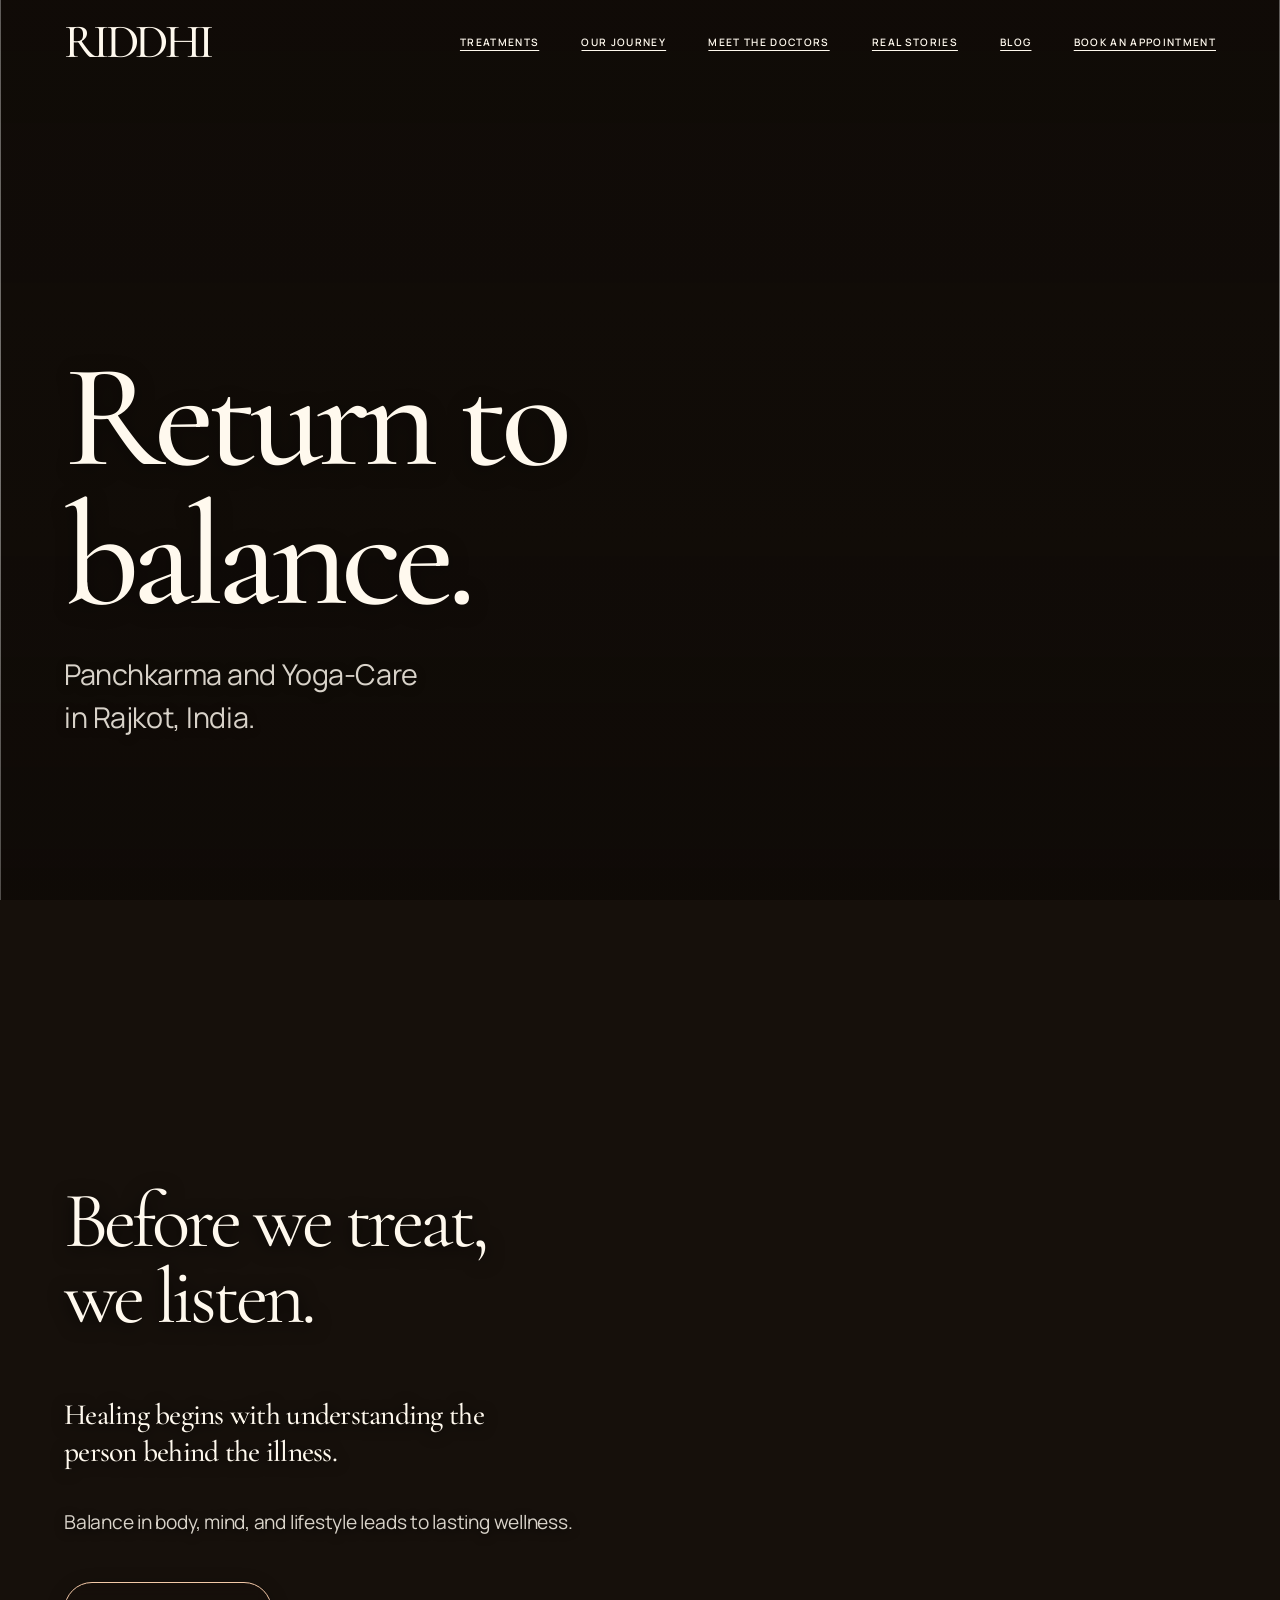
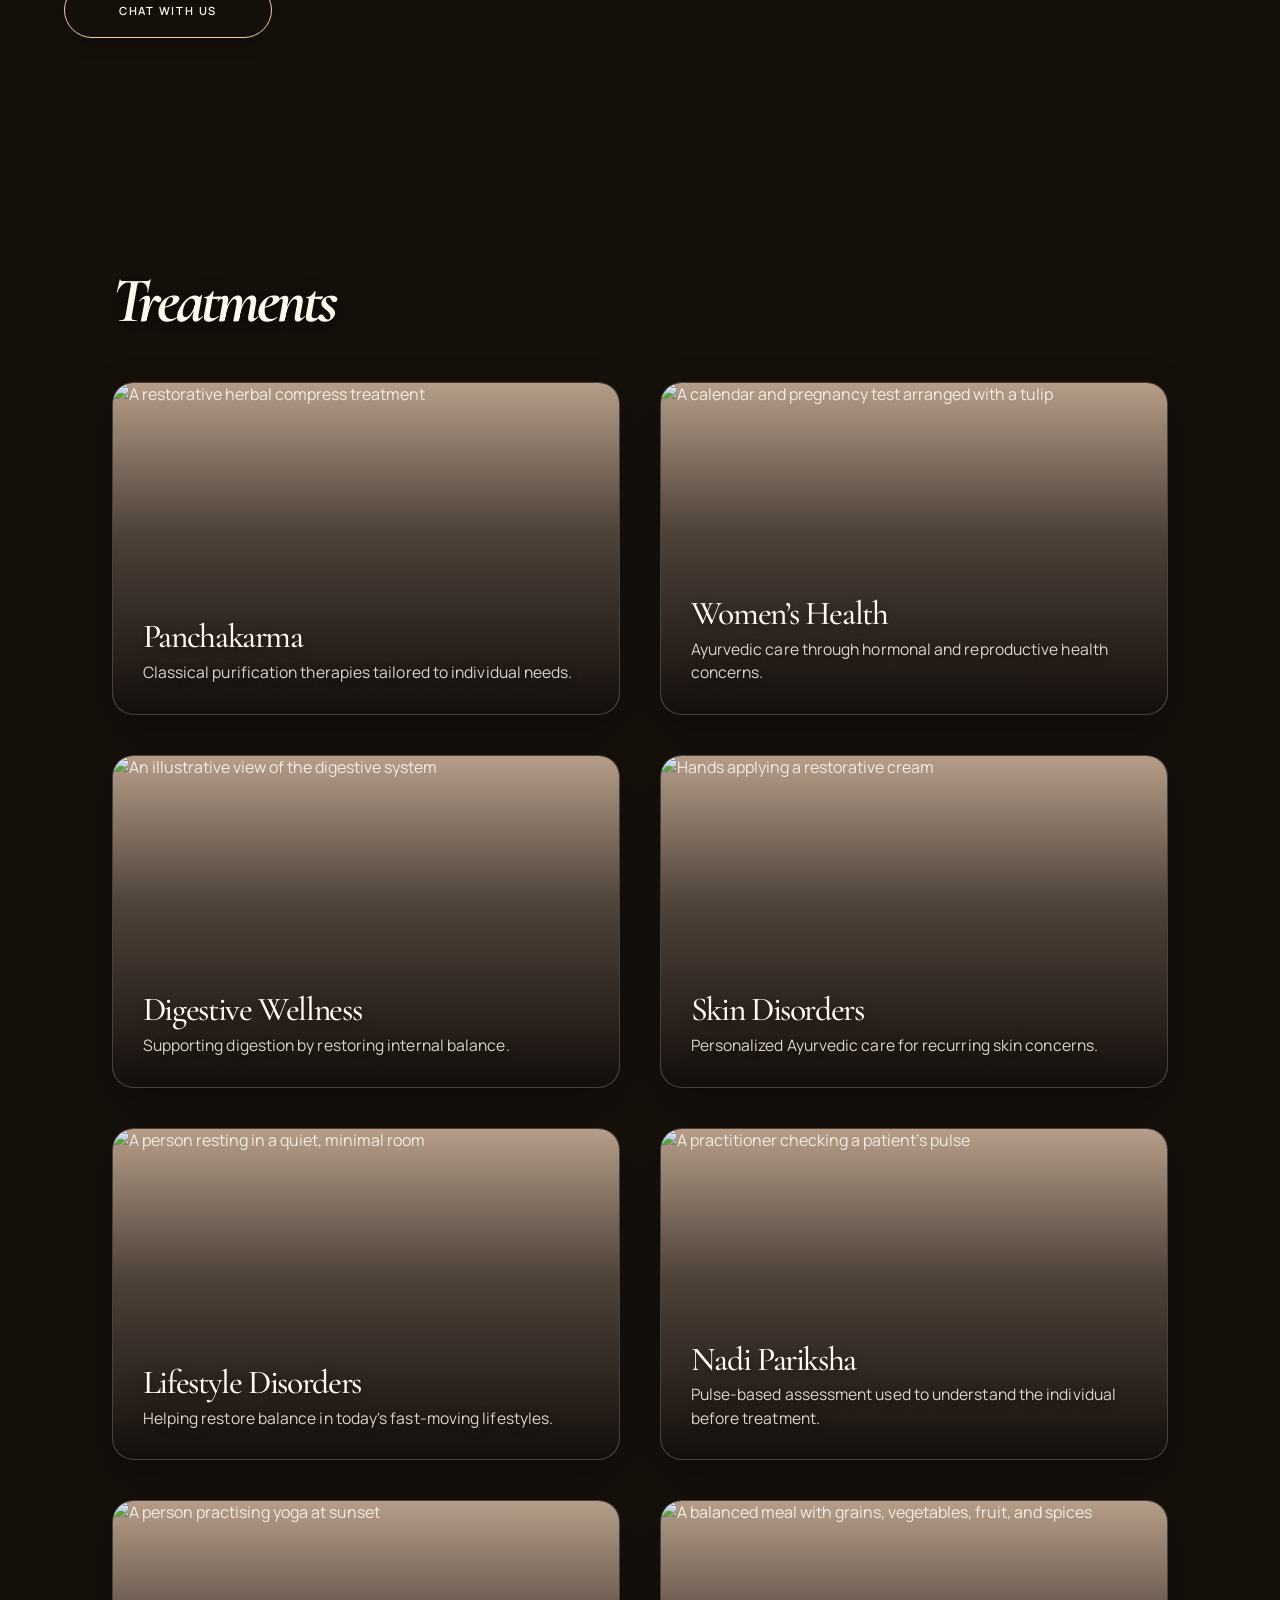
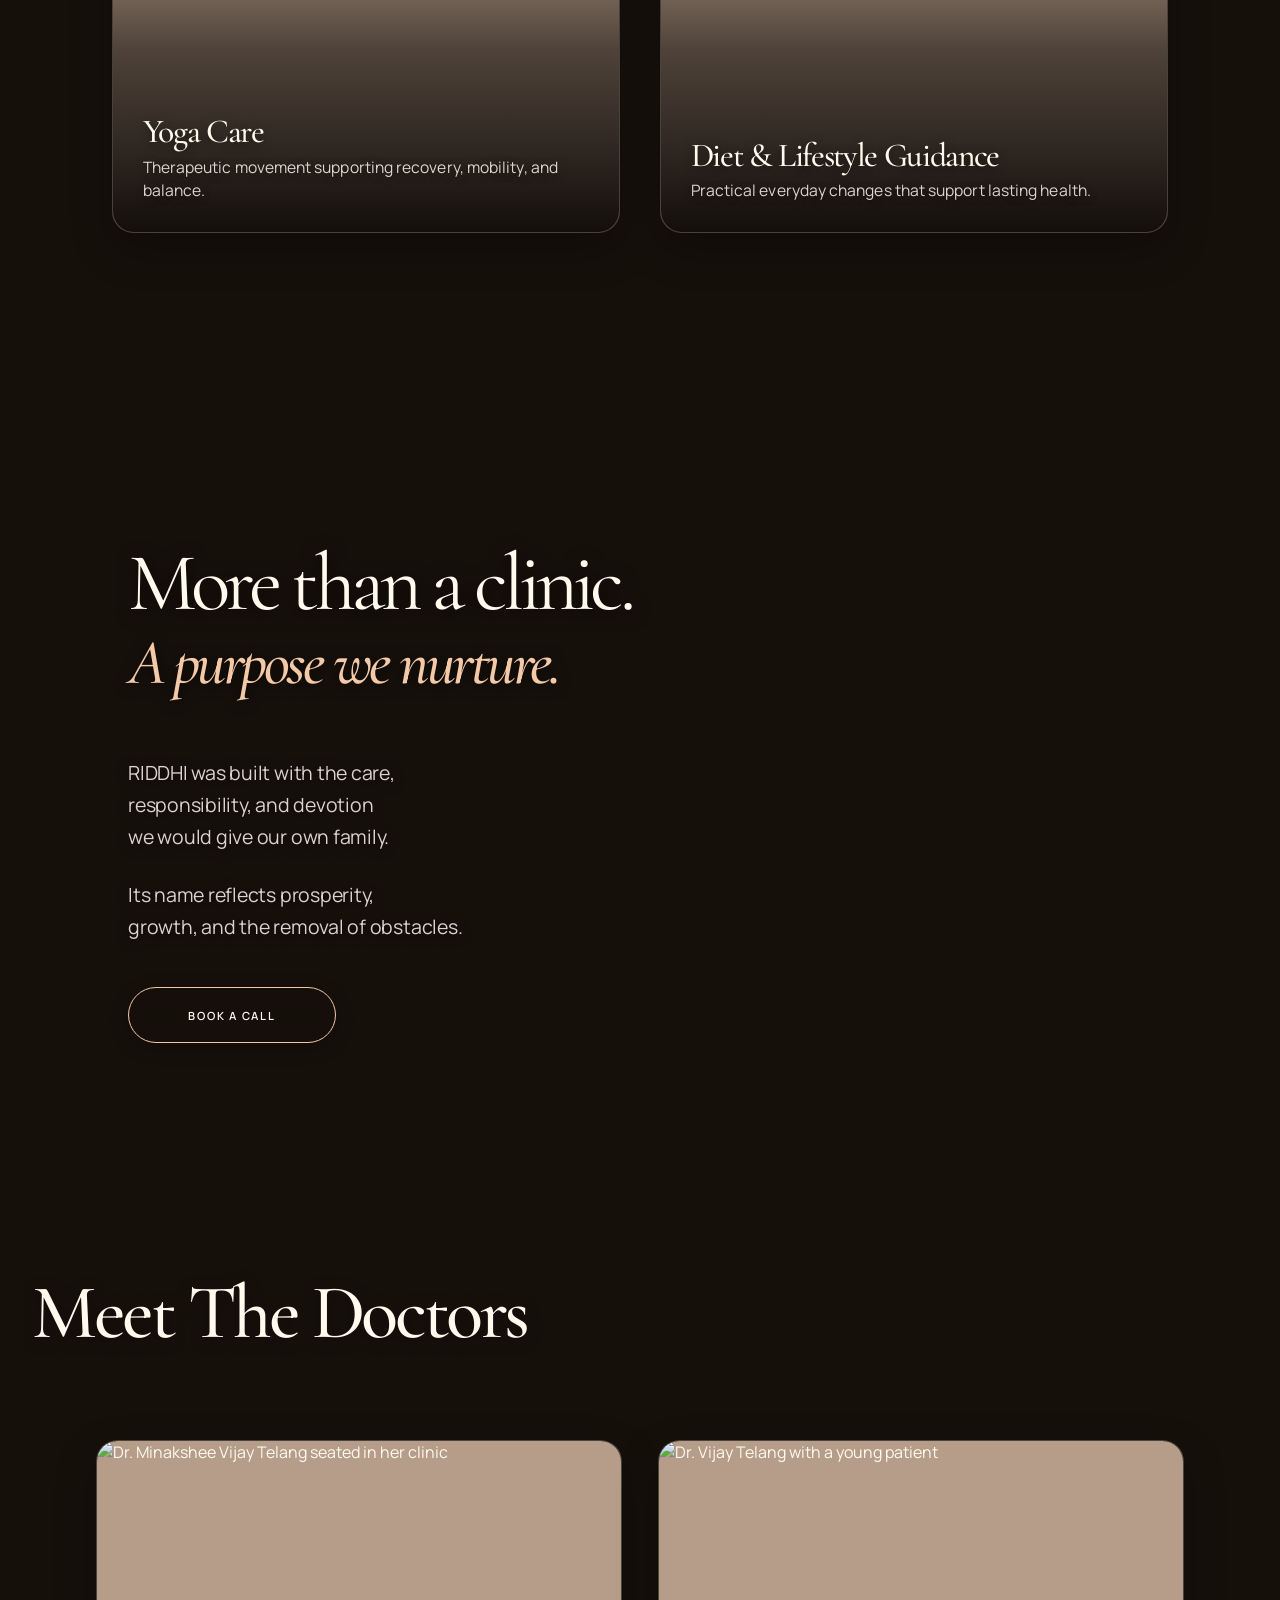
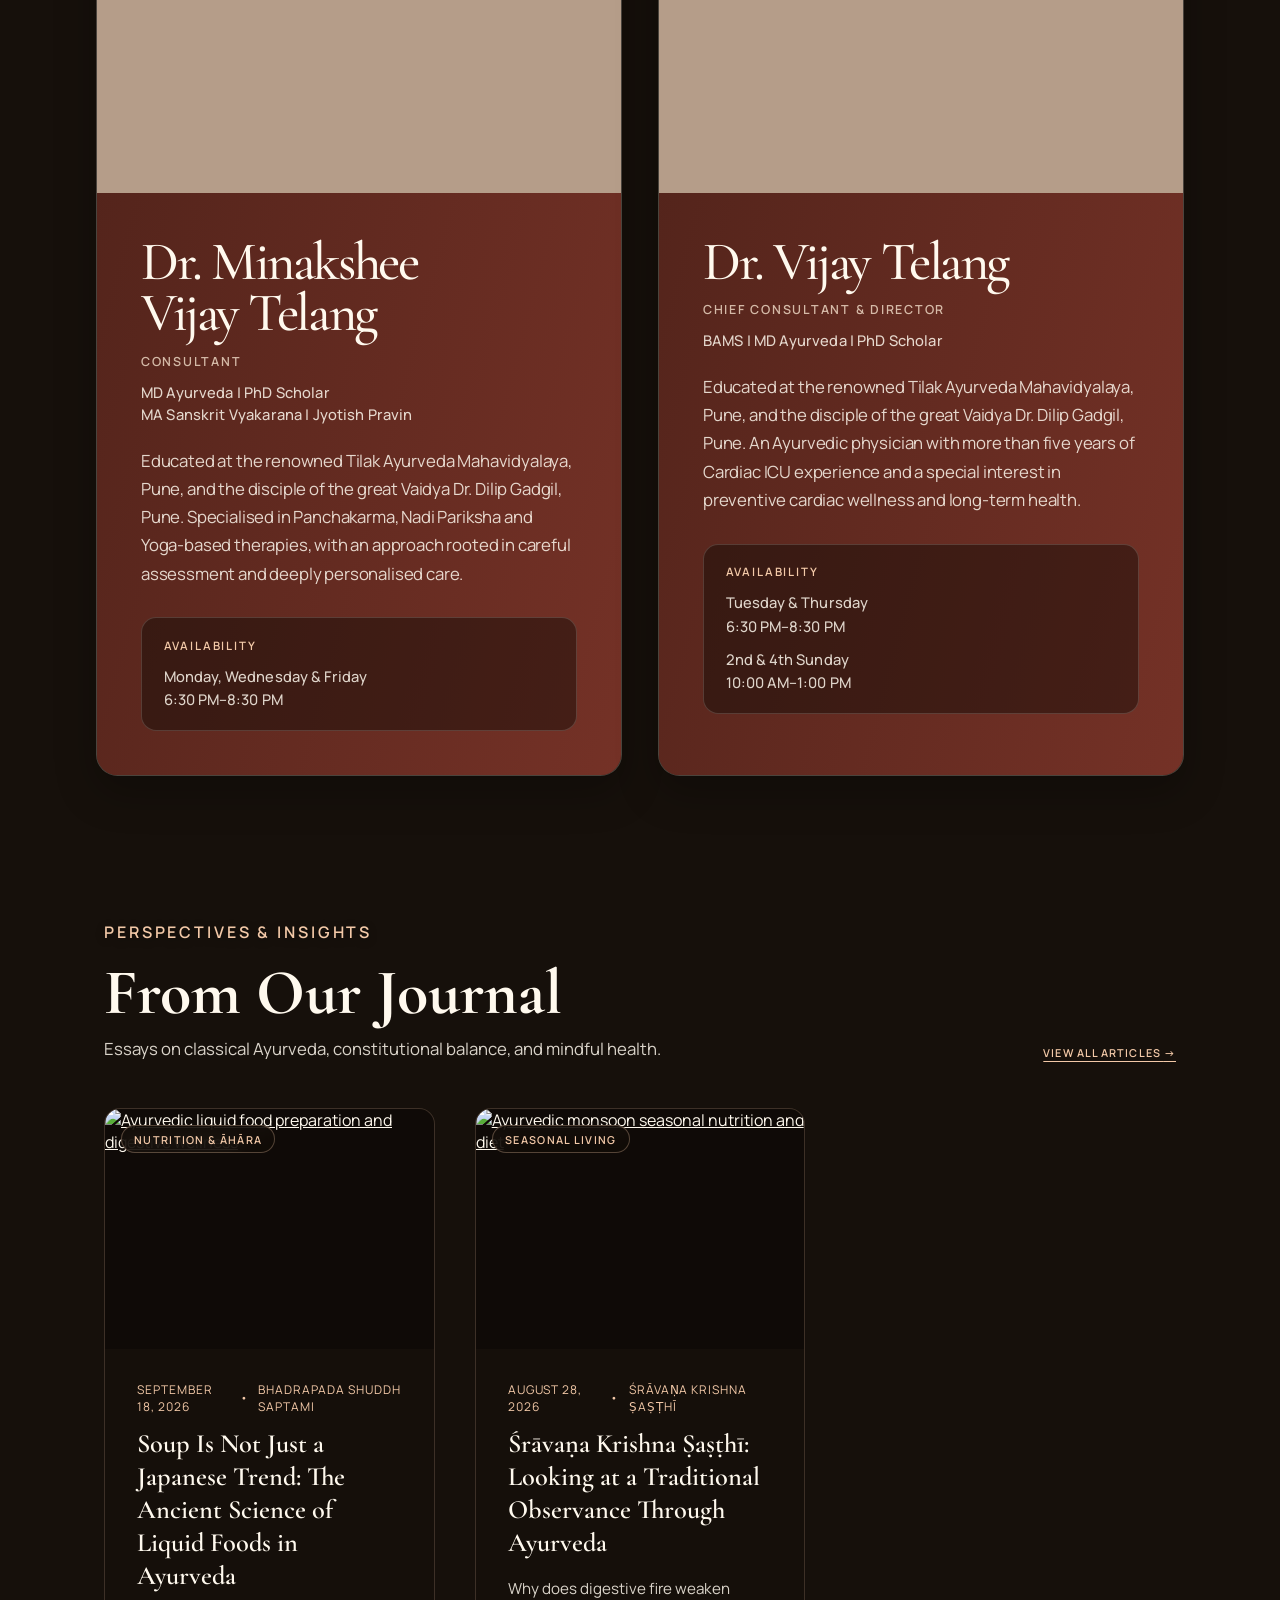
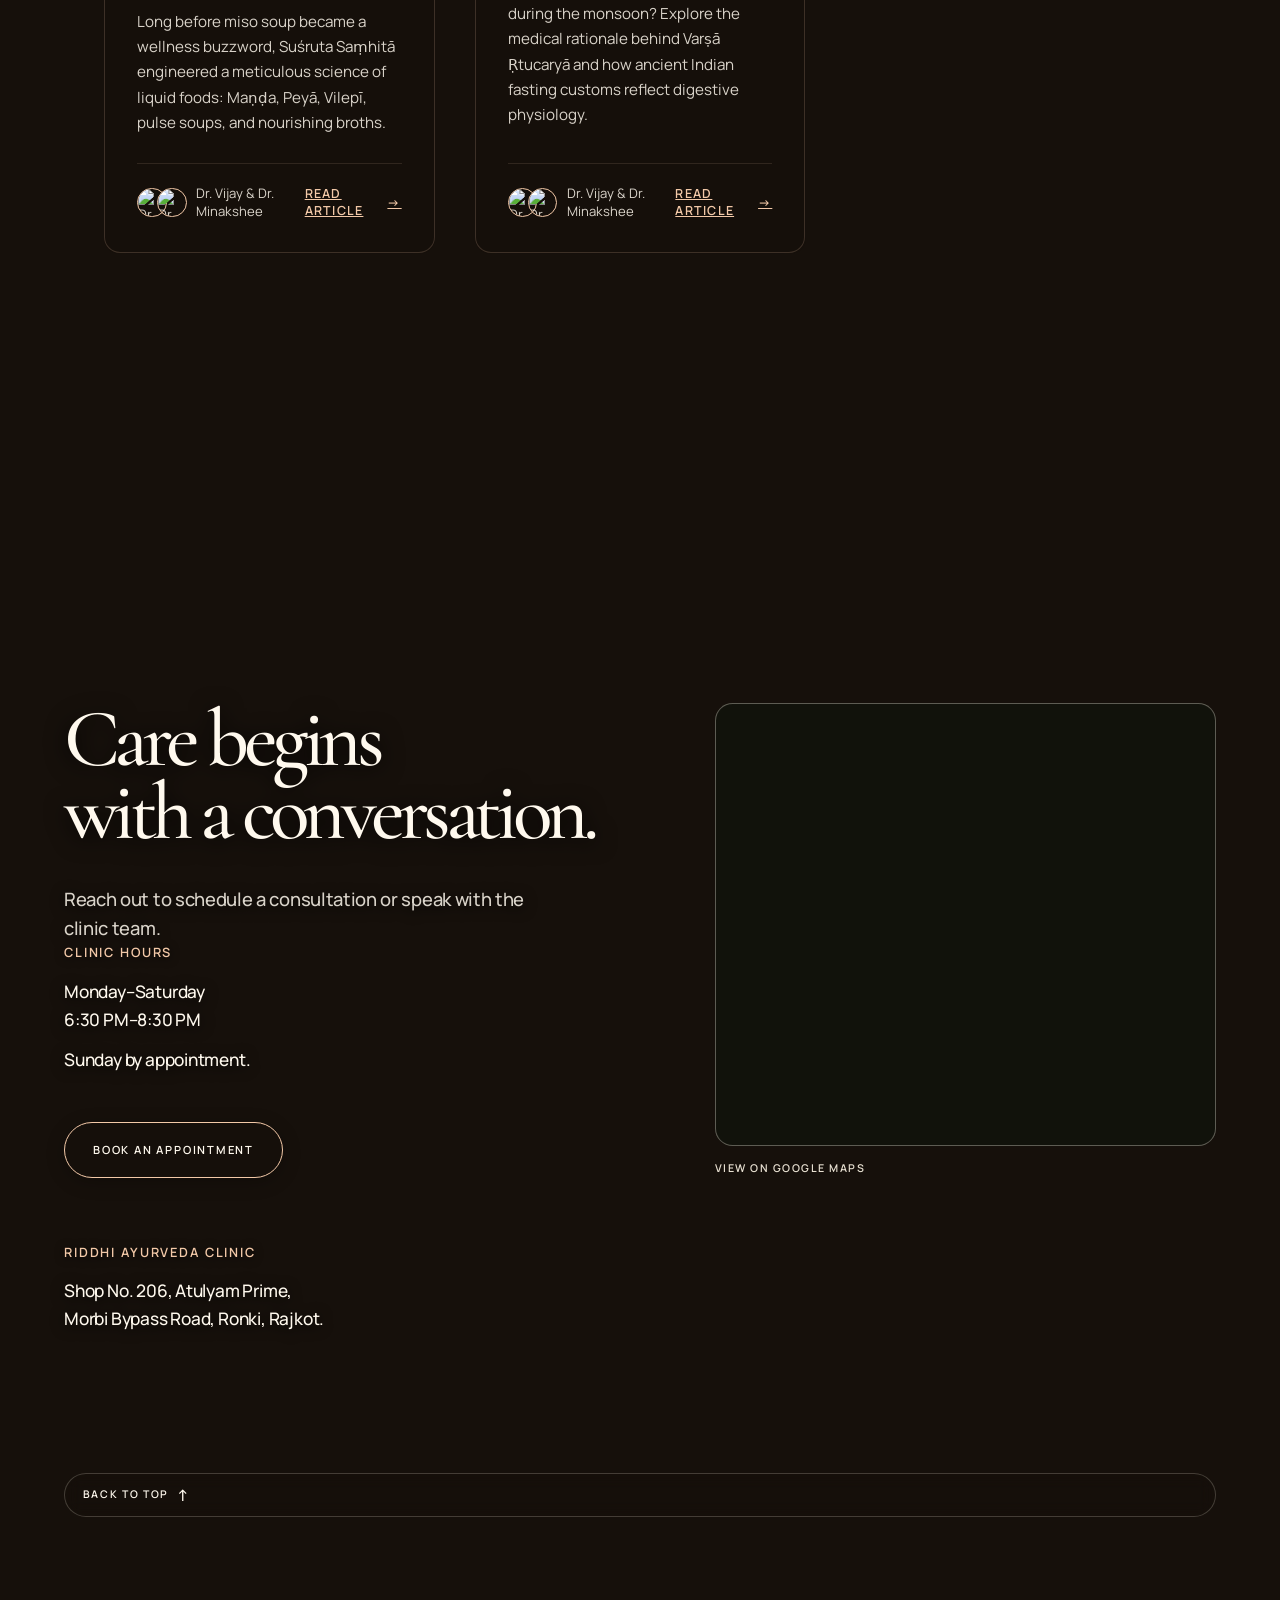
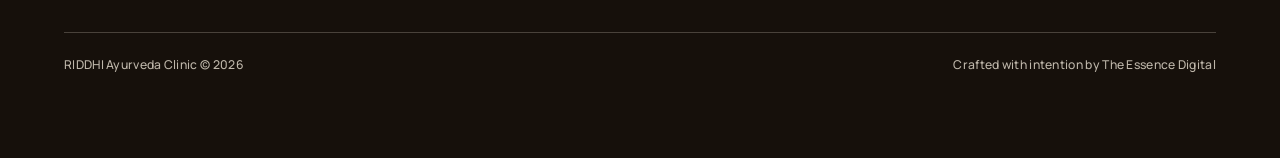
==== index.html @ 5dc45a86 "new blogs and blog rework" ====
<!doctype html>
<html lang="en">
  <head>
    <meta charset="UTF-8" />
    <meta name="viewport" content="width=device-width, initial-scale=1" />
    <meta name="theme-color" content="#18100d" />
    <meta name="description" content="Riddhi Ayurveda Clinic — return to balance." />
    <link rel="preload" as="image" href="./assets/images/hero.jpg" fetchpriority="high" />
    <link rel="preload" as="image" href="./assets/images/philosophy-leaves.jpg" />
    <link rel="preload" as="image" href="./assets/images/treatments-background.jpg" />
    <link rel="preload" as="image" href="./assets/images/journey-ganesha.jpg" />
    <link rel="preload" as="image" href="./assets/images/contact-canopy.jpg" />
    <link rel="preconnect" href="https://fonts.googleapis.com" />
    <link rel="preconnect" href="https://fonts.gstatic.com" crossorigin />
    <link href="https://fonts.googleapis.com/css2?family=Cormorant+Garamond:ital,wght@0,500;0,600;0,700;1,600;1,700&amp;family=Manrope:wght@400;500;600&amp;display=swap" rel="stylesheet" />
    <link rel="stylesheet" href="styles.css" />
    <title>Riddhi Ayurveda Clinic</title>
  </head>
  <body>
    <main>
      <div class="fixed-bg-container" aria-hidden="true">
        <div class="fixed-bg-slide is-active" data-bg-section="top">
          <img src="./assets/images/hero.jpg" alt="" class="bg-img hero-bg" fetchpriority="high" />
        </div>
        <div class="fixed-bg-slide" data-bg-section="philosophy">
          <img src="./assets/images/philosophy-leaves.jpg" alt="" class="bg-img philosophy-bg" loading="eager" />
        </div>
        <div class="fixed-bg-slide" data-bg-section="treatments">
          <img src="./assets/images/treatments-background.jpg" alt="" class="bg-img treatments-bg" loading="eager" />
        </div>
        <div class="fixed-bg-slide" data-bg-section="journey">
          <img src="./assets/images/journey-ganesha.jpg" alt="" class="bg-img journey-bg" loading="eager" />
        </div>
        <div class="fixed-bg-slide" data-bg-section="doctors">
          <img src="./assets/images/philosophy-leaves.jpg" alt="" class="bg-img philosophy-bg" loading="eager" />
        </div>
        <div class="fixed-bg-slide" data-bg-section="stories">
          <img src="./assets/images/treatments-background.jpg" alt="" class="bg-img treatments-bg" loading="eager" />
        </div>
        <div class="fixed-bg-slide" data-bg-section="journal">
          <img src="./assets/images/treatments-background.jpg" alt="" class="bg-img treatments-bg" loading="eager" />
        </div>
        <div class="fixed-bg-slide" data-bg-section="contact">
          <img src="./assets/images/contact-canopy.jpg" alt="" class="bg-img contact-bg" loading="eager" />
        </div>
      </div>

      <section id="top" class="hero" aria-labelledby="hero-title">

        <header class="site-header">
          <div class="brand-lockup">
            <a class="brand-wordmark" href="#top" aria-label="RIDDHI home">RIDDHI</a>
          </div>

          <nav class="desktop-nav" aria-label="Primary navigation">
            <a href="#treatments">Treatments</a>
            <a href="#journey">Our Journey</a>
            <a href="#doctors">Meet the Doctors</a>
            <a href="#stories">Real Stories</a>
            <a href="blogs.html">Blog</a>
            <a href="https://wa.me/918793219610" target="_blank" rel="noopener noreferrer">Book an Appointment</a>
          </nav>

          <button class="menu-button" type="button" aria-controls="mobile-menu" aria-expanded="false" aria-label="Open navigation menu">
            <span class="sr-only">Open menu</span>
            <span aria-hidden="true"></span>
            <span aria-hidden="true"></span>
          </button>

        </header>

        <div class="hero__content">
          <h1 id="hero-title">Return to<br />balance.</h1>
          <p class="hero__statement">Panchkarma and Yoga-Care<br />in Rajkot, India.</p>
        </div>
      </section>

      <section id="philosophy" class="philosophy-section" aria-labelledby="philosophy-title">
        <div class="philosophy-inner">
          <div class="philosophy-heading-group">
            <h2 id="philosophy-title" class="philosophy-title">Before we treat,<br />we listen.</h2>
          </div>
          <div class="philosophy-body">
            <p class="philosophy-support">Healing begins with understanding the person behind the illness.</p>
            <p class="philosophy-closing">Balance in body, mind, and lifestyle leads to lasting wellness.</p>
            <div class="philosophy-actions">
              <a class="primary-action philosophy-action" href="https://wa.me/918793219610" target="_blank" rel="noopener noreferrer">Chat with us</a>
            </div>
          </div>
        </div>
      </section>

      <section id="treatments" class="care-section" aria-labelledby="care-title">
        <div class="care-section__header">
          <h2 id="care-title" class="care-section__title">Treatments</h2>
        </div>

        <div class="care-carousel" role="region" aria-roledescription="carousel" aria-label="Treatments" tabindex="0">
          <div class="care-track">
            <article class="care-card">
              <div class="care-card__media">
                <img src="./assets/images/panchakarma.png" alt="A restorative herbal compress treatment" width="1365" height="2048" />
              </div>
              <div class="care-card__body">
                <h3>Panchakarma</h3>
                <p>Classical purification therapies tailored to individual needs.</p>
              </div>
            </article>

            <article class="care-card">
              <div class="care-card__media">
                <img src="./assets/images/womens-health.png" alt="A calendar and pregnancy test arranged with a tulip" width="1365" height="2048" />
              </div>
              <div class="care-card__body">
                <h3>Women&rsquo;s Health</h3>
                <p>Ayurvedic care through hormonal and reproductive health concerns.</p>
              </div>
            </article>

            <article class="care-card">
              <div class="care-card__media">
                <img src="./assets/images/digestive-wellness.png" alt="An illustrative view of the digestive system" width="488" height="609" />
              </div>
              <div class="care-card__body">
                <h3>Digestive Wellness</h3>
                <p>Supporting digestion by restoring internal balance.</p>
              </div>
            </article>

            <article class="care-card">
              <div class="care-card__media">
                <img src="./assets/images/skin-disorders.png" alt="Hands applying a restorative cream" width="500" height="750" />
              </div>
              <div class="care-card__body">
                <h3>Skin Disorders</h3>
                <p>Personalized Ayurvedic care for recurring skin concerns.</p>
              </div>
            </article>

            <article class="care-card">
              <div class="care-card__media">
                <img src="./assets/images/lifestyle-disorders.png" alt="A person resting in a quiet, minimal room" width="1365" height="2048" />
              </div>
              <div class="care-card__body">
                <h3>Lifestyle Disorders</h3>
                <p>Helping restore balance in today's fast-moving lifestyles.</p>
              </div>
            </article>

            <article class="care-card">
              <div class="care-card__media">
                <img src="./assets/images/nadi-pariksha.png" alt="A practitioner checking a patient's pulse" width="1365" height="2048" />
              </div>
              <div class="care-card__body">
                <h3>Nadi Pariksha</h3>
                <p>Pulse-based assessment used to understand the individual before treatment.</p>
              </div>
            </article>

            <article class="care-card">
              <div class="care-card__media">
                <img src="./assets/images/yoga-care.png" alt="A person practising yoga at sunset" width="1365" height="2048" />
              </div>
              <div class="care-card__body">
                <h3>Yoga Care</h3>
                <p>Therapeutic movement supporting recovery, mobility, and balance.</p>
              </div>
            </article>

            <article class="care-card">
              <div class="care-card__media">
                <img src="./assets/images/diet-guidance.png" alt="A balanced meal with grains, vegetables, fruit, and spices" width="1365" height="2048" />
              </div>
              <div class="care-card__body">
                <h3>Diet &amp; Lifestyle Guidance</h3>
                <p>Practical everyday changes that support lasting health.</p>
              </div>
            </article>
          </div>
        </div>
      </section>

      <section id="journey" class="journey-section" aria-labelledby="journey-title">
        <div class="journey-inner">
          <div class="journey-content">
            <h2 id="journey-title" class="journey-title">More than a clinic.<span>A purpose we nurture.</span></h2>

            <div class="journey-story">
              <p>RIDDHI was built with the care,<br />responsibility, and devotion<br />we would give our own family.</p>
              <p>Its name reflects prosperity,<br />growth, and the removal of obstacles.</p>
            </div>

            <div class="journey-actions">
              <a class="primary-action journey-action" href="https://wa.me/918793219610" target="_blank" rel="noopener noreferrer">Book a Call</a>
            </div>
          </div>
        </div>
      </section>

      <section id="doctors" class="doctors-section" aria-labelledby="doctors-title">
        <div class="doctors-intro">
          <h2 id="doctors-title" class="doctors-title">Meet The Doctors</h2>
          <!-- <p class="doctors-subtitle">Educated at the renowned Tilak Ayurveda Mahavidyalaya, Pune, and disciples of the great Vaidya Dr. Dilip Gadgil, Pune.</p> -->
        </div>

        <div class="doctors-spread">
          <article class="doctor-card" aria-labelledby="minakshee-name">
            <div class="doctor-photo doctor-photo--minakshee">
              <img src="./assets/images/dr-minakshee.jpg" alt="Dr. Minakshee Vijay Telang seated in her clinic" loading="lazy" />
            </div>
            <div class="doctor-description doctor-description--minakshee">
              <h3 id="minakshee-name" class="doctor-name">Dr. Minakshee Vijay Telang</h3>
              <p class="doctor-role">Consultant</p>
              <p class="doctor-credentials">MD Ayurveda | PhD Scholar<br />MA Sanskrit Vyakarana | Jyotish Pravin</p>
              <p class="doctor-bio"> Educated at the renowned Tilak Ayurveda Mahavidyalaya, Pune, and the disciple of the great Vaidya Dr. Dilip Gadgil, Pune. Specialised in Panchakarma, Nadi Pariksha and Yoga-based therapies, with an approach rooted in careful assessment and deeply personalised care.</p>
              <div class="doctor-availability">
                <p class="doctor-availability__label">Availability</p>
                <p>Monday, Wednesday &amp; Friday<br />6:30 PM&ndash;8:30 PM</p>
              </div>
            </div>
          </article>

          <article class="doctor-card" aria-labelledby="vijay-name">
            <div class="doctor-photo doctor-photo--vijay">
              <img src="./assets/images/dr-vijay.jpg" alt="Dr. Vijay Telang with a young patient" loading="lazy" />
            </div>
            <div class="doctor-description doctor-description--vijay">
              <h3 id="vijay-name" class="doctor-name">Dr. Vijay Telang</h3>
              <p class="doctor-role">Chief Consultant &amp; Director</p>
              <p class="doctor-credentials">BAMS | MD Ayurveda | PhD Scholar</p>
              <p class="doctor-bio">Educated at the renowned Tilak Ayurveda Mahavidyalaya, Pune, and the disciple of the great Vaidya Dr. Dilip Gadgil, Pune. An Ayurvedic physician with more than five years of Cardiac ICU experience and a special interest in preventive cardiac wellness and long-term health.</p>
              <div class="doctor-availability">
                <p class="doctor-availability__label">Availability</p>
                <p>Tuesday &amp; Thursday<br />6:30 PM&ndash;8:30 PM</p>
                <p>2nd &amp; 4th Sunday<br />10:00 AM&ndash;1:00 PM</p>
              </div>
            </div>
          </article>
        </div>
      </section>

      <section id="stories" class="stories-section" aria-labelledby="stories-title">
        <h2 id="stories-title" class="sr-only">Real Stories</h2>
      </section>

      <section id="journal" class="journal-section" aria-labelledby="journal-title">
        <div class="journal-header">
          <div>
            <p class="eyebrow">PERSPECTIVES &amp; INSIGHTS</p>
            <h2 id="journal-title" class="journal-title">From Our Journal</h2>
            <p class="journal-subtitle">Essays on classical Ayurveda, constitutional balance, and mindful health.</p>
          </div>
          <a class="text-action" href="blogs.html" style="font-weight: 600; text-transform: uppercase; letter-spacing: 0.1em; color: var(--gold-accent);">
            View All Articles <span aria-hidden="true">&rarr;</span>
          </a>
        </div>

        <div class="blog-grid" style="margin-bottom: 0;">
          <!-- Latest Article -->
          <article class="blog-card">
            <a href="blog/science-of-liquid-foods-in-ayurveda.html" class="blog-card-media" tabindex="-1" aria-hidden="true">
              <img src="./assets/images/digestive-wellness.png" alt="Ayurvedic liquid food preparation and digestive wellness" loading="lazy" />
              <span class="blog-card-category">Nutrition &amp; Āhāra</span>
            </a>
            <div class="blog-card-content">
              <div class="blog-card-meta">
                <time datetime="2026-09-18">September 18, 2026</time>
                <span aria-hidden="true">&bull;</span>
                <span>Bhadrapada Shuddh Saptami</span>
              </div>
              <h3 class="blog-card-title">
                <a href="blog/science-of-liquid-foods-in-ayurveda.html" style="text-decoration: none; color: inherit;">
                  Soup Is Not Just a Japanese Trend: The Ancient Science of Liquid Foods in Ayurveda
                </a>
              </h3>
              <p class="blog-card-excerpt">
                Long before miso soup became a wellness buzzword, Suśruta Saṃhitā engineered a meticulous science of liquid foods: Maṇḍa, Peyā, Vilepī, pulse soups, and nourishing broths.
              </p>
              <div class="blog-card-footer">
                <div class="blog-card-author">
                  <div class="blog-author-avatar-group">
                    <img src="./assets/images/dr-vijay.jpg" alt="Dr. Vijay Telang" class="blog-author-avatar" />
                    <img src="./assets/images/dr-minakshee.jpg" alt="Dr. Minakshee Vijay Telang" class="blog-author-avatar" />
                  </div>
                  <span>Dr. Vijay &amp; Dr. Minakshee</span>
                </div>
                <a href="blog/science-of-liquid-foods-in-ayurveda.html" class="blog-card-cta" aria-label="Read article: Soup Is Not Just a Japanese Trend: The Ancient Science of Liquid Foods in Ayurveda">
                  Read Article <span aria-hidden="true">&rarr;</span>
                </a>
              </div>
            </div>
          </article>

          <!-- Second Article -->
          <article class="blog-card">
            <a href="blog/sravana-krishna-shashthi-monsoon-ayurveda.html" class="blog-card-media" tabindex="-1" aria-hidden="true">
              <img src="./assets/images/diet-guidance.png" alt="Ayurvedic monsoon seasonal nutrition and diet" loading="lazy" />
              <span class="blog-card-category">Seasonal Living</span>
            </a>
            <div class="blog-card-content">
              <div class="blog-card-meta">
                <time datetime="2026-08-28">August 28, 2026</time>
                <span aria-hidden="true">&bull;</span>
                <span>Śrāvaṇa Krishna Ṣaṣṭhī</span>
              </div>
              <h3 class="blog-card-title">
                <a href="blog/sravana-krishna-shashthi-monsoon-ayurveda.html" style="text-decoration: none; color: inherit;">
                  Śrāvaṇa Krishna Ṣaṣṭhī: Looking at a Traditional Observance Through Ayurveda
                </a>
              </h3>
              <p class="blog-card-excerpt">
                Why does digestive fire weaken during the monsoon? Explore the medical rationale behind Varṣā Ṛtucaryā and how ancient Indian fasting customs reflect digestive physiology.
              </p>
              <div class="blog-card-footer">
                <div class="blog-card-author">
                  <div class="blog-author-avatar-group">
                    <img src="./assets/images/dr-vijay.jpg" alt="Dr. Vijay Telang" class="blog-author-avatar" />
                    <img src="./assets/images/dr-minakshee.jpg" alt="Dr. Minakshee Vijay Telang" class="blog-author-avatar" />
                  </div>
                  <span>Dr. Vijay &amp; Dr. Minakshee</span>
                </div>
                <a href="blog/sravana-krishna-shashthi-monsoon-ayurveda.html" class="blog-card-cta" aria-label="Read article: Śrāvaṇa Krishna Ṣaṣṭhī: Looking at a Traditional Observance Through Ayurveda">
                  Read Article <span aria-hidden="true">&rarr;</span>
                </a>
              </div>
            </div>
          </article>
        </div>
      </section>

      <section id="contact" class="contact-section" aria-labelledby="contact-title">
        <div class="contact-layout">
          <div class="contact-content">
            <!-- <p class="contact-eyebrow">BEGIN YOUR JOURNEY</p> -->
            <h2 id="contact-title" class="contact-title">Care begins<br />with a conversation.</h2>
            <p class="contact-support">Reach out to schedule a consultation or speak with the clinic team.</p>

            <div class="contact-hours">
            <p class="contact-details__label">Clinic Hours</p>
            <p>Monday&ndash;Saturday<br />6:30 PM&ndash;8:30 PM</p>
            <p>Sunday by appointment.</p>
          </div>

            <div class="contact-actions">
              <a class="primary-action contact-primary" href="https://wa.me/918793219610" target="_blank" rel="noopener noreferrer">Book an Appointment</a>
            </div>

            <address class="contact-address">
              <p class="contact-details__label">RIDDHI Ayurveda Clinic</p>
              <p>Shop No. 206, Atulyam Prime,<br />Morbi Bypass Road, Ronki, Rajkot.</p>
            </address>
          </div>

          <div class="contact-map-column">
            <div class="contact-map">
              <iframe
                src="https://www.google.com/maps/embed?pb=!1m18!1m12!1m3!1d3690.084278660608!2d70.78016947415281!3d22.350446379650467!2m3!1f0!2f0!3f0!3m2!1i1024!2i768!4f13.1!3m3!1m2!1s0x3959c9337be4d191%3A0x764aa798b7d2aed9!2sRIDDHI%20AYURVEDA%20CLINIC!5e0!3m2!1sen!2sin!4v1784940006522!5m2!1sen!2sin"
                title="RIDDHI Ayurveda Clinic location on Google Maps"
                loading="lazy"
                allowfullscreen
                referrerpolicy="strict-origin-when-cross-origin"
              ></iframe>
            </div>
            <a class="contact-map-link" href="https://www.google.com/maps/search/?api=1&amp;query=RIDDHI%20AYURVEDA%20CLINIC%2C%20Rajkot" target="_blank" rel="noopener noreferrer">View on Google Maps</a>
          </div>

          
        </div>

        <a class="section-back-top section-back-top--light contact-back-top" href="#top">Back to top <span aria-hidden="true">&uarr;</span></a>

        <footer class="site-footer">
          <p>RIDDHI Ayurveda Clinic &copy; 2026</p>
          <p>Crafted with intention by The Essence Digital</p>
        </footer>
      </section>
    </main>

    <nav id="mobile-menu" class="mobile-menu" aria-label="Mobile navigation" hidden>
      <div class="mobile-menu__top">
        <span class="brand-wordmark brand-wordmark--menu" aria-label="RIDDHI">RIDDHI</span>
        <button class="menu-close" type="button" aria-label="Close navigation menu">
          <span aria-hidden="true"></span>
          <span aria-hidden="true"></span>
        </button>
      </div>
      <div class="mobile-menu__links">
        <a href="#treatments">Treatments</a>
        <a href="#journey">Our Journey</a>
        <a href="#doctors">Meet the Doctors</a>
        <a href="#stories">Real Stories</a>
        <a href="blogs.html">Blog</a>
        <a class="mobile-menu__primary" href="https://wa.me/918793219610" target="_blank" rel="noopener noreferrer">Book an Appointment</a>
      </div>
    </nav>
    
    <script src="script.js" defer></script>
  </body>
</html>
---- styles.css ----
:root {
  --ivory: #fff9ee;
  --ivory-muted: rgba(255, 249, 238, 0.84);
  --gold-accent: #f3c9a8;
  --gold-glow: #e6b382;
  --ink: #16100b;
  --sans: "Manrope", "Helvetica Neue", Helvetica, Arial, sans-serif;
  --serif: "Cormorant Garamond", "Iowan Old Style", "Baskerville", "Times New Roman", serif;
  --page-padding: clamp(1.5rem, 5vw, 5.5rem);
  --header-height: 5.25rem;
}

* { box-sizing: border-box; }

html { background: var(--ink); scroll-behavior: smooth; }

body {
  margin: 0;
  min-width: 20rem;
  background: transparent;
  color: var(--ivory);
  font-family: var(--sans);
  overscroll-behavior-y: none;
}

a { color: inherit; }

section[id] {
  scroll-margin-top: 0;
  scroll-snap-align: start;
}

.sr-only {
  position: absolute;
  width: 1px;
  height: 1px;
  padding: 0;
  margin: -1px;
  overflow: hidden;
  clip: rect(0, 0, 0, 0);
  white-space: nowrap;
  border: 0;
}

/* Fixed Cinematic Background System */
.fixed-bg-container {
  position: fixed;
  inset: 0;
  z-index: -1;
  width: 100vw;
  height: 100vh;
  height: 100svh;
  height: 100dvh;
  height: 100lvh;
  overflow: hidden;
  pointer-events: none;
  background-color: var(--ink);
}

.fixed-bg-slide {
  position: absolute;
  inset: 0;
  width: 100%;
  height: 100%;
  opacity: 0;
  visibility: hidden;
  will-change: opacity;
  transition: opacity 800ms cubic-bezier(0.4, 0, 0.2, 1), visibility 0s linear 800ms;
}

.fixed-bg-slide.is-active {
  opacity: 1;
  visibility: visible;
  transition: opacity 800ms cubic-bezier(0.4, 0, 0.2, 1), visibility 0s linear 0s;
}

.fixed-bg-slide::after {
  position: absolute;
  inset: 0;
  z-index: 1;
  pointer-events: none;
  content: "";
  background: linear-gradient(
    180deg,
    rgba(12, 8, 5, 0.58) 0%,
    rgba(12, 8, 5, 0.46) 50%,
    rgba(12, 8, 5, 0.65) 100%
  );
}

.fixed-bg-slide .bg-img {
  position: absolute;
  top: -5%;
  left: 0;
  width: 100%;
  height: 110%;
  object-fit: cover;
  object-position: center;
  will-change: transform;
  transform: translate3d(0, 0, 0);
}

.fixed-bg-slide .hero-bg {
  object-position: 52% center;
  filter: brightness(1.05) contrast(1.06) saturate(0.9) sepia(0.055) hue-rotate(-2deg);
}

.fixed-bg-slide .philosophy-bg {
  object-position: 44% 40%;
  filter: brightness(1.01) contrast(0.94) saturate(0.56) sepia(0.035) hue-rotate(-2deg);
}

.fixed-bg-slide .treatments-bg {
  object-position: center 65%;
  filter: brightness(0.98) contrast(1.02);
}

.fixed-bg-slide .journey-bg {
  object-position: center 47%;
  filter: brightness(0.86) contrast(1.03) saturate(0.86) sepia(0.075);
}

.fixed-bg-slide .contact-bg {
  object-position: center 48%;
  filter: blur(8px) brightness(0.52) contrast(1.1) saturate(0.85);
  transform: scale(1.05);
}



.hero {
  isolation: isolate;
  position: relative;
  display: flex;
  min-height: 100vh;
  min-height: 100svh;
  min-height: 100dvh;
  min-height: 100lvh;
  overflow: hidden;
  background: transparent;
}



.hero::after {
  display: none;
}

.site-header {
  position: absolute;
  z-index: 2;
  top: 0;
  left: 0;
  display: flex;
  align-items: center;
  justify-content: space-between;
  width: 100%;
  min-height: var(--header-height);
  padding: 0 var(--page-padding);
}

.brand-lockup {
  display: flex;
  align-items: center;
  gap: clamp(0.75rem, 2.2vw, 1.5rem);
  min-width: 0;
}

.brand-wordmark {
  display: block;
  color: var(--ivory);
  font-family: var(--serif);
  font-size: clamp(2rem, 8.2vw, 2.65rem);
  font-weight: 500;
  letter-spacing: -0.075em;
  line-height: 0.86;
  text-decoration: none;
  text-rendering: optimizeLegibility;
}

.brand-wordmark--menu { font-size: clamp(2rem, 8vw, 2.5rem); }

.desktop-nav { display: none; }

.menu-button {
  display: grid;
  place-content: center;
  gap: 0.43rem;
  width: 2.75rem;
  height: 2.75rem;
  padding: 0;
  color: var(--ivory);
  border: 0;
  background: transparent;
  cursor: pointer;
}

.menu-button span:not(.sr-only) {
  display: block;
  width: 1.75rem;
  height: 1.5px;
  background: currentColor;
  transition: transform 180ms ease;
}

.menu-button[aria-expanded="true"] span:nth-child(2) { transform: translateY(0.23rem) rotate(45deg); }
.menu-button[aria-expanded="true"] span:nth-child(3) { transform: translateY(-0.23rem) rotate(-45deg); }

.mobile-menu {
  position: fixed;
  z-index: 1000;
  inset: 0;
  display: flex;
  width: 100%;
  flex-direction: column;
  min-height: 100vh;
  min-height: 100svh;
  min-height: 100dvh;
  min-height: 100lvh;
  padding: max(0.75rem, env(safe-area-inset-top)) var(--page-padding) max(2.1rem, env(safe-area-inset-bottom));
  color: var(--ivory);
  background: #0e180f;
  opacity: 0;
  transform: translateX(100%);
  visibility: hidden;
  transition: transform 480ms cubic-bezier(.22, .8, .22, 1), opacity 420ms ease, visibility 0s linear 480ms;
}

.mobile-menu[hidden] { display: none; }

.mobile-menu.is-open {
  opacity: 1;
  transform: translateX(0);
  visibility: visible;
  transition: transform 480ms cubic-bezier(.22, .8, .22, 1), opacity 420ms ease;
}

.mobile-menu__top {
  display: flex;
  align-items: center;
  justify-content: space-between;
  min-height: var(--header-height);
}

.mobile-menu__links {
  display: grid;
  gap: clamp(1.45rem, 4vh, 2.4rem);
  align-content: center;
  flex: 1;
  padding: 2.5rem 0 5rem;
}

.mobile-menu__links a {
  display: inline-flex;
  align-items: center;
  width: fit-content;
  min-height: 2.75rem;
  padding: 0.45rem 0;
  font-size: clamp(1.4rem, 7vw, 1.9rem);
  font-weight: 400;
  letter-spacing: -0.035em;
  line-height: 1.1;
  text-decoration: none;
  text-transform: uppercase;
}

.mobile-menu__primary {
  display: inline-flex;
  align-items: center;
  gap: 0.8rem;
  margin-top: 0.75rem;
  padding-bottom: 0.6rem !important;
  border-bottom: 1px solid currentColor;
  font-family: var(--serif);
  font-size: clamp(1.55rem, 7.7vw, 2.05rem) !important;
  font-style: italic;
  text-transform: none !important;
}

.menu-close {
  position: relative;
  width: 2.75rem;
  height: 2.75rem;
  padding: 0;
  color: var(--ivory);
  border: 0;
  background: transparent;
  cursor: pointer;
}

.menu-close span {
  position: absolute;
  top: 50%;
  left: 50%;
  width: 1.7rem;
  height: 1px;
  background: currentColor;
}

.menu-close span:first-child { transform: translate(-50%, -50%) rotate(45deg); }
.menu-close span:last-child { transform: translate(-50%, -50%) rotate(-45deg); }

body.menu-is-open {
  overflow: hidden;
  overscroll-behavior: none;
}

html:has(body.menu-is-open) {
  overflow: hidden;
  overscroll-behavior: none;
}

.mobile-menu a,
.desktop-nav a,
.text-action {
  text-underline-offset: 0.35em;
}

.hero__content {
  position: relative;
  z-index: 2;
  align-self: flex-end;
  width: min(100%, 58rem);
  padding: 0 var(--page-padding) max(18vh, env(safe-area-inset-bottom));
}

.eyebrow {
  margin: 0 0 1rem;
  color: var(--gold-accent);
  font-size: 1rem;
  font-weight: 600;
  letter-spacing: 0.18em;
  line-height: 1.25;
  text-transform: uppercase;
  text-shadow: 0 2px 8px rgba(0, 0, 0, 0.4);
}

h1 {
  margin: 0;
  color: var(--ivory);
  font-family: var(--serif);
  font-size: clamp(5rem, 18.2vw, 7.7rem);
  font-weight: 500;
  letter-spacing: -0.05em;
  line-height: 0.94;
  text-shadow: 0 4px 20px rgba(0, 0, 0, 0.4);
}

.hero__statement {
  margin: 1.75rem 0 0;
  color: var(--ivory-muted);
  font-size: clamp(1.54rem, 5.88vw, 1.89rem);
  font-weight: 400;
  letter-spacing: -0.015em;
  line-height: 1.48;
  text-shadow: 0 2px 10px rgba(0, 0, 0, 0.35);
}

.hero__actions {
  display: flex;
  flex-wrap: wrap;
  align-items: center;
  gap: 1.2rem 1.45rem;
  margin-top: 2.25rem;
}

.primary-action {
  display: inline-flex;
  align-items: center;
  justify-content: center;
  gap: 0.9rem;
  min-width: 13rem;
  min-height: 3.5rem;
  padding: 0.9rem 1.75rem;
  color: var(--ivory);
  border: 1px solid rgba(243, 201, 168, 0.45);
  border-radius: 9999px;
  background: rgba(22, 16, 11, 0.45);
  backdrop-filter: blur(12px);
  -webkit-backdrop-filter: blur(12px);
  font-size: 0.7rem;
  font-weight: 600;
  letter-spacing: 0.16em;
  text-align: center;
  text-decoration: none;
  text-transform: uppercase;
  box-shadow: 0 4px 18px rgba(0, 0, 0, 0.25);
  transition: transform 250ms ease, background-color 250ms ease, border-color 250ms ease, color 250ms ease, box-shadow 250ms ease;
}

.primary-action:hover,
.primary-action:focus-visible {
  transform: translateY(-2px);
  color: var(--ink);
  border-color: var(--gold-accent);
  background: var(--gold-accent);
  box-shadow: 0 8px 24px rgba(243, 201, 168, 0.3);
}

.primary-action span { font-size: 1rem; line-height: 0; }
.text-action { font-size: 0.68rem; font-weight: 600; letter-spacing: 0.14em; text-transform: uppercase; }

.section-back-top {
  display: inline-flex;
  align-items: center;
  gap: 0.5rem;
  min-height: 2.75rem;
  padding: 0.5rem 1.1rem;
  border: 1px solid rgba(255, 248, 233, 0.2);
  border-radius: 9999px;
  background: rgba(22, 16, 11, 0.35);
  backdrop-filter: blur(8px);
  font: 600 0.66rem/1 var(--sans);
  letter-spacing: 0.16em;
  text-decoration: none;
  text-transform: uppercase;
  transition: transform 200ms ease, border-color 200ms ease, background-color 200ms ease;
}

.section-back-top span { font-size: 1rem; line-height: 0; }
.section-back-top:hover,
.section-back-top:focus-visible {
  transform: translateY(-2px);
  border-color: var(--gold-accent);
  background: rgba(22, 16, 11, 0.65);
}
.section-back-top--ink { color: var(--ivory); }
.section-back-top--light { color: var(--ivory); }

.primary-action:hover,
.primary-action:focus-visible {
  color: var(--ink);
  background: var(--ivory);
}

:focus-visible { outline: 2px solid var(--ivory); outline-offset: 4px; }

.philosophy-section {
  position: relative;
  isolation: isolate;
  display: flex;
  flex-direction: column;
  justify-content: flex-end;
  min-height: 100vh;
  min-height: 100svh;
  min-height: 100dvh;
  min-height: 100lvh;
  overflow: hidden;
  padding: 0 var(--page-padding) max(18vh, env(safe-area-inset-bottom));
  color: var(--ivory);
  background: transparent;
}

.philosophy-inner {
  position: relative;
  z-index: 1;
  width: min(100%, 76rem);
  margin: 0 auto;
}

.philosophy-heading-group { max-width: 34rem; }

.philosophy-eyebrow {
  margin: 0 0 clamp(1rem, 4vw, 1.4rem);
  color: var(--gold-accent);
  font-size: 0.72rem;
  font-weight: 600;
  letter-spacing: 0.18em;
  line-height: 1.25;
  text-transform: uppercase;
  text-shadow: 0 1px 8px rgba(0, 0, 0, 0.9);
}

.philosophy-title {
  margin: 0;
  color: var(--ivory);
  font-family: var(--serif);
  font-size: clamp(3.2rem, 12vw, 4.85rem);
  font-weight: 400;
  letter-spacing: -0.05em;
  line-height: 0.96;
  text-shadow: 0 3px 18px rgba(0, 0, 0, 0.85);
}

.philosophy-body {
  max-width: 36rem;
  margin-top: clamp(2rem, 5vw, 3.5rem);
  padding-top: 0;
}

.philosophy-body p {
  margin: 0;
  color: var(--ivory);
}

.philosophy-support {
  max-width: 31rem;
  font-family: var(--serif);
  font-size: clamp(1.6rem, 6vw, 2.15rem);
  font-weight: 500;
  letter-spacing: -0.025em;
  line-height: 1.28;
  text-shadow: 0 2px 14px rgba(0, 0, 0, 0.85);
}

.philosophy-body .philosophy-closing {
  max-width: 33rem;
  margin-top: clamp(1.5rem, 5vw, 2.25rem);
  color: var(--ivory-muted);
  font-family: var(--sans);
  font-size: clamp(1.02rem, 3.5vw, 1.2rem);
  font-weight: 400;
  letter-spacing: -0.012em;
  line-height: 1.62;
  text-shadow: 0 2px 10px rgba(0, 0, 0, 0.8);
}

.philosophy-actions {
  display: flex;
  flex-wrap: wrap;
  margin-top: clamp(2rem, 6vw, 2.75rem);
}

.philosophy-action {
  color: var(--ivory);
  border-color: var(--gold-accent);
  background: rgba(22, 16, 11, 0.55);
  backdrop-filter: blur(8px);
}

.philosophy-action:hover,
.philosophy-action:focus-visible {
  color: var(--ink);
  background: var(--gold-accent);
}

.philosophy-body .section-back-top { margin-top: clamp(2rem, 8vw, 2.75rem); }

@media (max-width: 47.9375rem) {
  :root {
    --page-padding: clamp(1.25rem, 4.5vw, 1.65rem);
    --header-height: 4.5rem;
  }

  .hero__content {
    padding-bottom: max(13vh, env(safe-area-inset-bottom));
  }

  .eyebrow {
    margin-bottom: 0.5rem;
    font-size: 0.95rem;
    letter-spacing: 0.16em;
  }

  h1 {
    font-size: clamp(3.36rem, 11.9vw, 4.48rem);
    line-height: 1.02;
  }

  .hero__statement {
    max-width: 28rem;
    margin-top: 1.1rem;
    font-size: clamp(1.4rem, 5.32vw, 1.61rem);
    line-height: 1.45;
  }

  .hero__actions {
    margin-top: 1.75rem;
  }

  .primary-action {
    min-width: 11.5rem;
    min-height: 3.15rem;
    padding: 0.75rem 1.35rem;
    font-size: 0.66rem;
  }

  .contact-section {
    padding-top: 40vh;
    padding-bottom: 3.5rem;
  }

  .philosophy-title,
  .care-section__title,
  .journey-title,
  .doctors-title,
  .contact-title {
    font-size: clamp(2.5rem, 7.5vw, 2.85rem) !important;
    line-height: 1.02 !important;
  }

  .philosophy-body {
    margin-top: 1.5rem;
  }

  .philosophy-support {
    font-size: clamp(1.3rem, 4.8vw, 1.6rem);
    line-height: 1.35;
  }

  .philosophy-body .philosophy-closing {
    margin-top: 1.5rem;
    font-size: 0.98rem;
    line-height: 1.55;
  }

  .doctor-card {
    border-radius: 1.15rem;
  }

  .doctor-photo {
    height: clamp(13rem, 42vw, 16rem);
  }

  .doctor-description {
    padding: 1.35rem 1.25rem 1.5rem;
  }

  .doctor-name {
    font-size: clamp(1.75rem, 6vw, 2.25rem);
  }

  .doctor-role {
    margin-top: 0.5rem;
    font-size: 0.72rem;
  }

  .doctor-credentials {
    font-size: 0.85rem;
  }

  .doctor-bio {
    margin-top: 1rem;
    font-size: 0.94rem;
    line-height: 1.55;
  }

  .doctor-availability {
    margin-top: 1.35rem;
    padding: 0.85rem 1.1rem;
    font-size: 0.86rem;
  }
}

@media (max-width: 20rem) {
  .hero__image { object-position: 50% center; }
  .philosophy__image { object-position: 42% 36%; }
}

@media (min-width: 20.0625rem) and (max-width: 22.5rem) {
  .hero__image { object-position: 52% center; }
  .philosophy__image { object-position: 43% 38%; }
}

@media (min-width: 22.5625rem) and (max-width: 23.4375rem) {
  .hero__image { object-position: 53% center; }
  .philosophy__image { object-position: 44% 39%; }
}

@media (min-width: 23.5rem) and (max-width: 24.375rem) {
  .hero__image { object-position: 54% center; }
  .philosophy__image { object-position: 45% 40%; }
}

@media (min-width: 24.4375rem) and (max-width: 25.875rem) {
  .hero__image { object-position: 55% center; }
  .philosophy__image { object-position: 46% 41%; }
}

@media (max-width: 359px) {
  .brand-lockup { gap: 0.55rem; }
  .brand-wordmark { font-size: 1.82rem; }
  .hero__content { padding-bottom: max(16vh, env(safe-area-inset-bottom)); }
  .eyebrow { margin-bottom: 0.7rem; }
  h1 { font-size: clamp(4.2rem, 19.6vw, 4.9rem); }
  .hero__statement { margin-top: 1.35rem; font-size: 1.4rem; }
  .hero__actions { margin-top: 1.5rem; gap: 0.75rem; }
  .primary-action { width: 100%; min-height: 3.25rem; }
}

@media (min-width: 48rem) {
  .hero__image { object-position: center center; }
  .site-header { min-height: 5.3rem; }
  .brand-wordmark { font-size: 3rem; }
  .menu-button, .mobile-menu { display: none; }
  .desktop-nav {
    display: flex;
    align-items: center;
    gap: clamp(1.5rem, 3.3vw, 3.5rem);
    font-size: 0.64rem;
    font-weight: 600;
    letter-spacing: 0.13em;
    text-transform: uppercase;
  }
  .hero__content {
    padding-bottom: clamp(5.5rem, 18vh, 10.5rem);
  }
  h1 { font-size: clamp(6.7rem, 11.5vw, 11.9rem); }
  .hero__statement { max-width: 32rem; font-size: clamp(1.61rem, 2.24vw, 2.03rem); }
  .philosophy-section {
    margin-top: 0;
    padding-top: 5.3rem;
    padding-bottom: clamp(5.5rem, 18vh, 10.5rem);
  }

  .philosophy-inner {
    display: flex;
    flex-direction: column;
    align-items: flex-start;
    width: min(100%, 74rem);
  }
  .philosophy-heading-group { max-width: 42rem; }
  .philosophy-body {
    max-width: 36rem;
    margin-top: clamp(2.5rem, 5vw, 3.75rem);
    padding-top: 0;
  }
  .philosophy-title { font-size: clamp(3.4rem, 6.2vw, 6.25rem); }
  .philosophy-support { font-size: clamp(1.7rem, 2.3vw, 2rem); }
  .philosophy-closing { font-size: clamp(1.125rem, 1.4vw, 1.3rem); }
}

@media (min-width: 64rem) {
  .hero__image { object-position: 58% center; }
  .hero__content { width: min(100%, 58rem); }
}

.care-section {
  position: relative;
  isolation: isolate;
  display: flex;
  flex-direction: column;
  justify-content: center;
  min-height: 100vh;
  min-height: 100svh;
  min-height: 100dvh;
  min-height: 100lvh;
  overflow: hidden;
  padding: clamp(3.5rem, 6vh, 5.5rem) 0;
  color: var(--ivory);
}

.care-section::before {
  display: none;
}

.care-section__header {
  display: flex;
  align-items: center;
  justify-content: space-between;
  gap: 1.5rem;
  margin: 0 auto clamp(2rem, 5vw, 3.25rem);
  padding: 0 var(--page-padding);
}

.care-section__title {
  margin: 0;
  color: var(--ivory);
  font-family: var(--serif);
  font-size: clamp(2.75rem, 12.8vw, 3.625rem);
  font-style: italic;
  font-weight: 700;
  letter-spacing: -0.055em;
  line-height: 0.96;
  text-shadow: 0 3px 18px rgba(0, 0, 0, 0.85);
}

.care-controls {
  display: none;
  gap: 0.55rem;
}

.care-control {
  display: grid;
  width: 2.45rem;
  height: 2.45rem;
  padding: 0;
  color: #263420;
  border: 1px solid rgb(38 52 32 / 0.36);
  border-radius: 50%;
  place-items: center;
  background: rgb(255 252 242 / 0.32);
  font: 500 1rem/1 var(--sans);
  cursor: pointer;
  transition: color 220ms ease-out, background-color 220ms ease-out, border-color 220ms ease-out, opacity 220ms ease-out;
}

.care-control:hover,
.care-control:focus-visible {
  color: #fffaf0;
  border-color: #263420;
  background: #263420;
}

.care-control:disabled {
  opacity: 0.3;
  cursor: default;
}

.care-control:disabled:hover,
.care-control:disabled:focus-visible {
  color: #263420;
  border-color: rgb(38 52 32 / 0.36);
  background: rgb(255 252 242 / 0.32);
}

.care-carousel { outline: none; }

.care-track {
  display: grid;
  grid-template-columns: 1fr;
  gap: clamp(1.25rem, 3.5vw, 2.25rem);
  width: min(100%, 54rem);
  margin: 0 auto;
  padding: 0 var(--page-padding);
  overflow: visible;
}

.care-card {
  position: relative;
  display: flex;
  flex-direction: column;
  height: clamp(16.5rem, 30vw, 20.5rem);
  overflow: hidden;
  border: 1px solid rgb(255 248 233 / 0.22);
  border-radius: 1.35rem;
  background: #140e0a;
  box-shadow: 0 1rem 2.5rem rgb(0 0 0 / 0.28);
  transition: transform 320ms cubic-bezier(0.4, 0, 0.2, 1), box-shadow 320ms cubic-bezier(0.4, 0, 0.2, 1), border-color 320ms ease;
}

.care-card:hover {
  transform: translateY(-5px);
  border-color: rgb(255 248 233 / 0.45);
  box-shadow: 0 1.5rem 3.25rem rgb(0 0 0 / 0.42);
}

.care-card__media {
  position: absolute;
  inset: 0;
  z-index: 1;
  width: 100%;
  height: 100%;
  overflow: hidden;
  background: #b59d89;
}

.care-card__media img {
  display: block;
  width: 100%;
  height: 100%;
  object-fit: cover;
  object-position: center;
  transition: transform 500ms ease;
}

.care-card:hover .care-card__media img {
  transform: scale(1.05);
}

.care-card:nth-child(3) .care-card__media img { object-position: 50% 40%; }
.care-card:nth-child(5) .care-card__media img { object-position: 50% 76%; }
.care-card:nth-child(6) .care-card__media img { object-position: 47% 58%; }
.care-card:nth-child(7) .care-card__media img { object-position: 49% 53%; }
.care-card:nth-child(8) .care-card__media img { object-position: 50% 43%; }

.care-card__body {
  position: relative;
  z-index: 2;
  display: flex;
  flex-direction: column;
  justify-content: flex-end;
  height: 100%;
  padding: clamp(1.25rem, 3.5vw, 1.85rem);
  background: linear-gradient(to top, rgb(10 6 4 / 0.94) 0%, rgb(10 6 4 / 0.6) 55%, rgb(10 6 4 / 0) 100%);
}

.care-card__body h3 {
  margin: 0;
  color: var(--ivory);
  font-family: var(--serif);
  font-size: clamp(1.45rem, 4vw, 2.1rem);
  font-weight: 500;
  letter-spacing: -0.04em;
  line-height: 0.95;
  text-shadow: 0 2px 10px rgb(0 0 0 / 0.5);
}

.care-card__body p {
  max-width: 28rem;
  margin: 0.5rem 0 0;
  color: var(--ivory-muted);
  font-family: var(--sans);
  font-size: clamp(0.86rem, 1.8vw, 0.98rem);
  font-weight: 400;
  letter-spacing: 0.005em;
  line-height: 1.48;
  text-shadow: 0 2px 8px rgb(0 0 0 / 0.5);
}

@media (min-width: 48rem) {
  .care-section {
    margin-top: 0;
    padding-block: clamp(4rem, 8vh, 6rem);
  }

  .care-section__header,
  .care-carousel {
    width: min(100%, 74rem);
    margin-right: auto;
    margin-left: auto;
  }

  .care-track {
    grid-template-columns: repeat(2, minmax(0, 1fr));
    width: min(100%, 74rem);
    gap: clamp(1.5rem, 3.5vw, 2.5rem);
  }

  .care-card {
    height: clamp(18rem, 26vw, 22rem);
  }

  .care-section__header { margin-bottom: clamp(2.5rem, 4vw, 3.5rem); }

  .care-section__title {
    font-size: clamp(3.625rem, 5vw, 5.25rem);
    line-height: 0.92;
  }
}

.care-section__back-top {
  width: min(100%, 76rem);
  margin: clamp(2.5rem, 8vw, 4rem) auto 0;
  padding: 0 9vw;
}

.journey-section {
  position: relative;
  isolation: isolate;
  display: flex;
  flex-direction: column;
  justify-content: flex-end;
  min-height: 100vh;
  min-height: 100svh;
  min-height: 100dvh;
  min-height: 100lvh;
  overflow: hidden;
  padding: 0 var(--page-padding) max(18vh, env(safe-area-inset-bottom));
  color: var(--ivory);
  background: transparent;
}

.journey-section::before,
.journey-section::after {
  display: none;
}

.journey-inner {
  position: relative;
  z-index: 1;
  width: min(100%, 76rem);
  margin: 0 auto;
}

.journey-content {
  max-width: 36rem;
}

.journey-title {
  margin: 0;
  color: var(--ivory);
  font-family: var(--serif);
  font-size: clamp(3.1rem, 13vw, 4.8rem);
  font-weight: 400;
  letter-spacing: -0.06em;
  line-height: 0.94;
  text-shadow: 0 3px 18px rgba(0, 0, 0, 0.85);
}

.journey-title span {
  display: block;
  margin-top: 0.16em;
  color: var(--gold-accent);
  font-size: 0.78em;
  font-style: italic;
  font-weight: 500;
  letter-spacing: -0.055em;
  text-shadow: 0 2px 14px rgba(0, 0, 0, 0.8);
}

.journey-story {
  max-width: 32rem;
  margin-top: clamp(1.75rem, 6vw, 2.5rem);
  color: var(--ivory-muted);
  font-family: var(--sans);
  font-size: clamp(1.04rem, 4vw, 1.22rem);
  font-weight: 400;
  letter-spacing: -0.012em;
  line-height: 1.65;
  text-shadow: 0 2px 12px rgba(0, 0, 0, 0.8);
}

.journey-story p { margin: 0; }

.journey-story p + p { margin-top: clamp(1.2rem, 4vw, 1.6rem); }

.journey-actions {
  display: flex;
  flex-wrap: wrap;
  margin-top: clamp(2rem, 6vw, 2.75rem);
}

.journey-action {
  width: auto;
  color: var(--ivory);
  border-color: var(--gold-accent);
  background: rgba(22, 16, 11, 0.55);
  backdrop-filter: blur(8px);
}

.journey-action:hover,
.journey-action:focus-visible {
  color: var(--ink);
  background: var(--gold-accent);
}

.journey-content .section-back-top { margin-top: clamp(2rem, 8vw, 2.75rem); }

.doctors-section {
  position: relative;
  isolation: isolate;
  display: flex;
  flex-direction: column;
  justify-content: center;
  min-height: 100vh;
  min-height: 100svh;
  min-height: 100dvh;
  min-height: 100lvh;
  padding: clamp(3.5rem, 6vh, 5.5rem) 0;
  color: var(--ivory);
  background: transparent;
}

.doctors-intro {
  width: min(100%, 76rem);
  margin: 0 auto clamp(2rem, 6vw, 3.5rem);
  padding: 0 var(--page-padding);
}

.doctors-eyebrow {
  margin: 0 0 0.8rem;
  color: var(--gold-accent);
  font: 600 clamp(0.66rem, 2.4vw, 0.76rem)/1.2 var(--sans);
  letter-spacing: 0.16em;
  text-shadow: 0 1px 8px rgba(0, 0, 0, 0.9);
}

.doctors-title {
  max-width: 14ch;
  margin: 0;
  color: var(--ivory);
  font-family: var(--serif);
  font-size: clamp(3.1rem, 13.2vw, 4.9rem);
  font-weight: 600;
  letter-spacing: -0.065em;
  line-height: 0.9;
  text-shadow: 0 3px 18px rgba(0, 0, 0, 0.85);
}

.doctors-subtitle {
  max-width: 36rem;
  margin: 1.25rem 0 0;
  color: var(--ivory-muted);
  font-family: var(--sans);
  font-size: clamp(0.96rem, 2vw, 1.1rem);
  font-weight: 400;
  line-height: 1.6;
  text-shadow: 0 2px 10px rgba(0, 0, 0, 0.8);
}

.doctors-spread {
  display: grid;
  grid-template-columns: 1fr;
  gap: 2rem;
  width: min(100%, 76rem);
  margin: 0 auto;
  padding: 0 var(--page-padding);
}

.doctor-card {
  display: flex;
  flex-direction: column;
  overflow: hidden;
  border: 1px solid rgb(255 248 233 / 0.22);
  border-radius: 1.35rem;
  box-shadow: 0 1rem 2.5rem rgb(0 0 0 / 0.25);
  background: rgb(27 19 14 / 0.65);
  backdrop-filter: blur(10px);
  -webkit-backdrop-filter: blur(10px);
  transition: transform 300ms cubic-bezier(0.4, 0, 0.2, 1), box-shadow 300ms cubic-bezier(0.4, 0, 0.2, 1), border-color 300ms ease;
}

.doctor-card:hover {
  transform: translateY(-5px);
  border-color: rgb(255 248 233 / 0.42);
  box-shadow: 0 1.5rem 3.25rem rgb(0 0 0 / 0.38);
}

.doctor-photo {
  position: relative;
  height: clamp(16rem, 30vw, 22rem);
  overflow: hidden;
  background: #b59d89;
}

.doctor-photo img {
  display: block;
  width: 100%;
  height: 100%;
  object-fit: cover;
  transition: transform 400ms ease;
}

.doctor-card:hover .doctor-photo img {
  transform: scale(1.03);
}

.doctor-photo--minakshee img { object-position: 50% 68%; }
.doctor-photo--vijay img { object-position: 50% 8%; }

.doctor-description {
  display: flex;
  flex-direction: column;
  flex: 1;
  padding: clamp(1.8rem, 4.5vw, 2.75rem);
  background-position: center;
  background-repeat: no-repeat;
  background-size: cover;
}

.doctor-description--minakshee {
  color: #fff3e3;
  background-color: #8b3c30;
  background-image:
    linear-gradient(105deg, rgb(67 29 21 / 0.76), rgb(94 39 29 / 0.5)),
    url("./assets/images/minakshee-background.png");
}

.doctor-description--vijay {
  color: #fff3e3;
  background-color: #8b3c30;
  background-image:
    linear-gradient(105deg, rgb(67 29 21 / 0.76), rgb(94 39 29 / 0.5)),
    url("./assets/images/vijay-background.png");
}

.doctors-title {
  max-width: 16ch;
  margin: 0;
  color: var(--ivory);
  font-family: var(--serif);
  font-size: clamp(3.2rem, 10vw, 4.75rem);
  font-weight: 500;
  letter-spacing: -0.045em;
  line-height: 0.95;
  text-shadow: 0 3px 16px rgba(0, 0, 0, 0.4);
}

.doctor-name {
  max-width: 12ch;
  margin: 0;
  color: var(--ivory);
  font-family: var(--serif);
  font-size: clamp(2.35rem, 8vw, 3.4rem);
  font-weight: 500;
  letter-spacing: -0.045em;
  line-height: 0.95;
}

.doctor-role {
  margin: 0.85rem 0 0;
  color: var(--gold-accent);
  font: 600 0.78rem/1.35 var(--sans);
  letter-spacing: 0.14em;
  text-transform: uppercase;
}

.doctor-credentials {
  margin: 0.65rem 0 0;
  color: var(--ivory-muted);
  font: 500 0.92rem/1.5 var(--sans);
  letter-spacing: 0.01em;
}

.doctor-bio {
  max-width: 32rem;
  margin: 1.35rem 0 0;
  color: var(--ivory-muted);
  font: 400 clamp(0.96rem, 2vw, 1.05rem)/1.68 var(--sans);
  letter-spacing: -0.01em;
}

.doctor-availability {
  margin-top: 1.85rem;
  padding: 1.15rem 1.35rem;
  border: 1px solid rgba(255, 248, 233, 0.16);
  border-radius: 0.95rem;
  background: rgba(14, 9, 6, 0.45);
  font: 500 0.92rem/1.6 var(--sans);
  letter-spacing: 0.005em;
}

.doctor-availability p { margin: 0; color: var(--ivory-muted); }
.doctor-availability p + p { margin-top: 0.6rem; }

.doctor-availability__label {
  margin-bottom: 0.5rem !important;
  color: var(--gold-accent) !important;
  font-size: 0.72rem;
  font-weight: 600;
  letter-spacing: 0.16em;
  text-transform: uppercase;
}

.doctor-description--minakshee .doctor-role,
.doctor-description--minakshee .doctor-availability__label,
.doctor-description--vijay .doctor-role,
.doctor-description--vijay .doctor-availability__label { color: rgb(255 238 216 / 0.74); }

.doctors-back-top {
  width: min(100%, 76rem);
  margin: clamp(1.5rem, 6vw, 2.5rem) auto 0;
  padding: 0 var(--page-padding) clamp(2.75rem, 9vw, 4rem);
}

.stories-section {
  display: none;
}

.contact-section {
  position: relative;
  isolation: isolate;
  display: flex;
  flex-direction: column;
  justify-content: flex-start;
  min-height: 100vh;
  min-height: 100svh;
  min-height: 100dvh;
  min-height: 100lvh;
  overflow: hidden;
  padding: 40vh var(--page-padding) clamp(3.5rem, 6vh, 5.5rem);
  color: var(--ivory);
  background: transparent;
}

.contact-section::before,
.contact-section::after {
  display: none;
}

.contact-layout,
.site-footer {
  position: relative;
  z-index: 1;
  width: min(100%, 76rem);
  margin: 0 auto;
}

.contact-content {
  max-width: 37rem;
}

.contact-eyebrow {
  margin: 0 0 clamp(1rem, 4vw, 1.4rem);
  color: var(--gold-accent);
  font: 600 clamp(0.66rem, 2.65vw, 0.76rem)/1.2 var(--sans);
  letter-spacing: 0.16em;
  text-shadow: 0 2px 10px rgba(0, 0, 0, 0.95);
}

.contact-title {
  margin: 0;
  color: var(--ivory);
  font-family: var(--serif);
  font-size: clamp(3.25rem, 14.2vw, 5rem);
  font-weight: 500;
  letter-spacing: -0.07em;
  line-height: 0.89;
  text-shadow: 0 3px 22px rgba(0, 0, 0, 0.95);
}

.contact-support {
  max-width: 29rem;
  margin: clamp(1.6rem, 7vw, 2.25rem) 0 0;
  color: var(--ivory-muted);
  font: 500 clamp(1rem, 4.25vw, 1.15rem)/1.55 var(--sans);
  letter-spacing: -0.017em;
  text-shadow: 0 2px 14px rgba(0, 0, 0, 0.95);
}

.contact-actions {
  display: flex;
  flex-direction: column;
  align-items: flex-start;
  gap: 1rem;
  margin-top: clamp(2.25rem, 10vw, 3rem);
}

.contact-primary {
  width: min(100%, 20rem);
  min-height: 3.5rem;
  color: var(--ivory);
  border-color: var(--gold-accent);
  background: rgba(22, 16, 11, 0.65);
  backdrop-filter: blur(8px);
}

.contact-primary:hover,
.contact-primary:focus-visible {
  color: var(--ink);
  background: var(--gold-accent);
}

.contact-secondary {
  display: inline-flex;
  min-height: 2.75rem;
  align-items: center;
  color: rgb(255 247 232 / 0.94);
  font: 600 0.68rem/1 var(--sans);
  letter-spacing: 0.14em;
  text-decoration: none;
  text-transform: uppercase;
}

.contact-secondary:hover,
.contact-secondary:focus-visible { color: #fff8e9; text-decoration: underline; text-underline-offset: 0.45rem; }

.contact-address,
.contact-hours {
  margin: 0;
  color: var(--ivory);
  font: 500 clamp(0.94rem, 3.9vw, 1.08rem)/1.6 var(--sans);
  font-style: normal;
  letter-spacing: -0.012em;
  text-shadow: 0 2px 14px rgba(0, 0, 0, 0.95);
}

.contact-address p,
.contact-hours p { margin: 0; }
.contact-hours p + p { margin-top: 0.8rem; }

.contact-address { margin-top: clamp(3.5rem, 15vw, 5rem); }
.contact-hours { margin-top: clamp(3rem, 12vw, 4.5rem); }

.contact-details__label {
  margin-bottom: 0.95rem !important;
  color: var(--gold-accent);
  font-size: 0.74em;
  font-weight: 600;
  letter-spacing: 0.145em;
  text-transform: uppercase;
  text-shadow: 0 1px 10px rgba(0, 0, 0, 0.95);
}

.contact-map-column { margin-top: clamp(2.25rem, 9vw, 3.25rem); }

.contact-map {
  overflow: hidden;
  padding: 0.16rem;
  border: 1px solid rgb(255 247 232 / 0.32);
  border-radius: 1.1rem;
  background: rgb(9 26 16 / 0.28);
}

.contact-map iframe {
  display: block;
  width: 100%;
  height: clamp(15rem, 66vw, 17.5rem);
  border: 0;
  border-radius: 0.96rem;
}

.contact-map-link {
  display: inline-flex;
  margin-top: 1rem;
  color: rgb(255 247 232 / 0.9);
  font: 600 0.67rem/1.2 var(--sans);
  letter-spacing: 0.14em;
  text-decoration: none;
  text-transform: uppercase;
}

.contact-map-link:hover,
.contact-map-link:focus-visible { color: #fff8e9; text-decoration: underline; text-underline-offset: 0.45rem; }

.contact-back-top {
  position: relative;
  z-index: 1;
  display: flex;
  width: min(100%, 76rem);
  margin: clamp(3.25rem, 12vw, 4.75rem) auto 0;
}

.site-footer {
  display: flex;
  flex-direction: column;
  gap: 0.7rem;
  margin-top: clamp(4.25rem, 18vw, 6.5rem);
  padding: 1.45rem 0 max(1.7rem, env(safe-area-inset-bottom));
  border-top: 1px solid rgb(255 247 232 / 0.22);
  color: rgb(255 247 232 / 0.72);
  font: 500 clamp(0.68rem, 2.6vw, 0.76rem)/1.45 var(--sans);
  letter-spacing: 0.025em;
}

.site-footer p { margin: 0; }

@media (min-width: 48rem) {
  .journey-section {
    margin-top: 0;
    padding-top: 5.3rem;
    padding-bottom: clamp(5.5rem, 18vh, 10.5rem);
  }

  .journey-section::before,
  .journey-section::after {
    mask-image: linear-gradient(to bottom, transparent 0, #000 6rem, #000 100%);
    -webkit-mask-image: linear-gradient(to bottom, transparent 0, #000 6rem, #000 100%);
  }

  .journey-section::before { background-position: center 49%; }

  .journey-inner {
    width: min(calc(100% - (var(--page-padding) * 2)), 49rem);
    margin-left: max(var(--page-padding), calc((100% - 76rem) / 2));
  }

  .journey-title { font-size: clamp(4.1rem, 6.4vw, 6.5rem); }

  .journey-story { margin-top: clamp(3.25rem, 5vw, 4.75rem); }

  .doctors-section {
    margin-top: 0;
    padding-top: clamp(4rem, 8vh, 6rem);
    background: transparent;
  }

  .doctors-intro {
    margin-bottom: clamp(4.5rem, 7vw, 7rem);
    padding: 0;
  }

  .doctors-title {
    max-width: 15ch;
    font-size: clamp(4.2rem, 6vw, 6.3rem);
  }

  .doctors-spread {
    grid-template-columns: repeat(2, minmax(0, 1fr));
    gap: 2.25rem;
  }

  .doctor-photo--minakshee img { object-position: 50% 70%; }
  .doctor-photo--vijay img { object-position: 50% 10%; }

  .doctors-back-top {
    padding-right: 0;
    padding-left: 0;
  }

  .stories-section {
    min-height: clamp(14rem, 20vw, 19rem);
    margin-top: 0;
    padding-top: clamp(4rem, 8vh, 6rem);
    padding-bottom: clamp(4rem, 6vw, 6rem);
    background: transparent;
  }

  .contact-section {
    margin-top: 0;
    padding-top: 40vh;
    padding-bottom: clamp(2rem, 4vh, 4rem);
  }

  .contact-section::before { background-position: center 50%; }

  .contact-section::before,
  .contact-section::after {
    mask-image: linear-gradient(to bottom, transparent 0, #000 6rem, #000 100%);
    -webkit-mask-image: linear-gradient(to bottom, transparent 0, #000 6rem, #000 100%);
  }

  .contact-layout {
    display: grid;
    grid-template-columns: minmax(0, 0.94fr) minmax(22rem, 0.86fr);
    grid-template-areas:
      "content map"
      "hours map";
    column-gap: clamp(4rem, 8vw, 9rem);
    row-gap: clamp(2.75rem, 5vw, 4.5rem);
    align-items: start;
  }

  .contact-content { grid-area: content; max-width: 34rem; }

  .contact-title { font-size: clamp(4.4rem, 6.4vw, 6.8rem); }

  .contact-actions {
    flex-direction: row;
    align-items: center;
    gap: 1.6rem;
  }

  .contact-primary { width: auto; }

  .contact-address { margin-top: clamp(3.5rem, 5vw, 5rem); }

  .contact-hours {
    grid-area: hours;
    margin-top: 0;
  }

  .contact-map-column {
    grid-area: map;
    margin-top: 0;
    padding-bottom: 0.2rem;
  }

  .contact-map iframe { height: clamp(26.25rem, 34vw, 30rem); }

  .site-footer {
    flex-direction: row;
    justify-content: space-between;
    gap: 2rem;
    margin-top: clamp(5.5rem, 9vw, 8.5rem);
    padding-bottom: clamp(2rem, 4vw, 3rem);
  }
}

@media (pointer: fine) {
  .care-track { cursor: grab; }
}

@media (prefers-reduced-motion: reduce) {
  *, *::before, *::after { scroll-behavior: auto !important; transition-duration: 0.01ms !important; }
  .fixed-bg-slide { transition: none !important; }
}

/* -------------------------------------------------------------------------- */
/* Journal & Blog Styles                                                      */
/* -------------------------------------------------------------------------- */

.desktop-nav a.is-active,
.mobile-menu a.is-active {
  color: var(--gold-accent);
}

.blog-page-bg {
  position: fixed;
  inset: 0;
  z-index: -1;
  width: 100vw;
  height: 100vh;
  background: linear-gradient(180deg, rgba(12, 8, 5, 0.84) 0%, rgba(12, 8, 5, 0.95) 100%), url('./assets/images/treatments-background.jpg') center/cover no-repeat;
}

.blog-container {
  padding: calc(var(--header-height) + 3.5rem) var(--page-padding) 4rem;
  min-height: 100vh;
  display: flex;
  flex-direction: column;
  align-items: center;
  width: 100%;
}

.blog-container .site-footer {
  width: min(100%, 75rem);
}

.blog-header {
  text-align: center;
  max-width: 48rem;
  margin: 0 auto 3.5rem;
}

.blog-eyebrow {
  display: inline-block;
  color: var(--gold-accent);
  font-size: 0.75rem;
  font-weight: 600;
  letter-spacing: 0.2em;
  text-transform: uppercase;
  margin-bottom: 0.75rem;
}

.blog-title {
  font-family: var(--serif);
  font-size: clamp(2.75rem, 7vw, 4.5rem);
  color: var(--ivory);
  margin: 0 0 1rem;
  line-height: 1.05;
  font-weight: 500;
}

.blog-subtitle {
  color: var(--ivory-muted);
  font-size: clamp(1.05rem, 2.2vw, 1.25rem);
  line-height: 1.6;
  margin: 0;
}

.blog-grid {
  display: grid;
  grid-template-columns: repeat(auto-fill, minmax(320px, 1fr));
  gap: 2.5rem;
  width: min(100%, 75rem);
  flex-grow: 1;
  margin-bottom: 4rem;
}

.blog-card {
  background: rgba(22, 16, 11, 0.65);
  border: 1px solid rgba(243, 201, 168, 0.18);
  border-radius: 1rem;
  overflow: hidden;
  transition: transform 0.35s cubic-bezier(0.2, 0.8, 0.2, 1), border-color 0.35s ease, box-shadow 0.35s ease;
  display: flex;
  flex-direction: column;
  text-decoration: none;
  color: inherit;
  backdrop-filter: blur(12px);
  -webkit-backdrop-filter: blur(12px);
}

.blog-card:hover,
.blog-card:focus-visible {
  transform: translateY(-6px);
  border-color: var(--gold-accent);
  box-shadow: 0 16px 36px rgba(0, 0, 0, 0.45), 0 0 24px rgba(243, 201, 168, 0.12);
}

.blog-card-media {
  position: relative;
  width: 100%;
  height: 240px;
  overflow: hidden;
  background: rgba(0, 0, 0, 0.3);
}

.blog-card-media img {
  width: 100%;
  height: 100%;
  object-fit: cover;
  transition: transform 0.6s cubic-bezier(0.2, 0.8, 0.2, 1);
}

.blog-card:hover .blog-card-media img,
.blog-card:focus-visible .blog-card-media img {
  transform: scale(1.05);
}

.blog-card-category {
  position: absolute;
  top: 1rem;
  left: 1rem;
  background: rgba(18, 12, 8, 0.85);
  backdrop-filter: blur(8px);
  -webkit-backdrop-filter: blur(8px);
  border: 1px solid rgba(243, 201, 168, 0.3);
  color: var(--gold-accent);
  font-size: 0.68rem;
  font-weight: 600;
  letter-spacing: 0.12em;
  text-transform: uppercase;
  padding: 0.35rem 0.75rem;
  border-radius: 2rem;
}

.blog-card-content {
  padding: 2rem;
  flex: 1;
  display: flex;
  flex-direction: column;
}

.blog-card-meta {
  display: flex;
  align-items: center;
  gap: 0.6rem;
  color: var(--gold-accent);
  font-size: 0.75rem;
  letter-spacing: 0.08em;
  text-transform: uppercase;
  margin-bottom: 0.85rem;
}

.blog-card-title {
  font-family: var(--serif);
  font-size: 1.65rem;
  color: var(--ivory);
  margin: 0 0 1rem;
  line-height: 1.25;
  font-weight: 600;
  transition: color 0.25s ease;
}

.blog-card:hover .blog-card-title,
.blog-card:focus-visible .blog-card-title {
  color: var(--gold-accent);
}

.blog-card-excerpt {
  color: var(--ivory-muted);
  font-size: 0.95rem;
  line-height: 1.65;
  margin: 0 0 1.8rem;
  flex: 1;
}

.blog-card-footer {
  display: flex;
  align-items: center;
  justify-content: space-between;
  padding-top: 1.25rem;
  border-top: 1px solid rgba(243, 201, 168, 0.12);
  font-size: 0.82rem;
  color: var(--ivory-muted);
}

.blog-card-author {
  display: flex;
  align-items: center;
  gap: 0.6rem;
}

.blog-author-avatar-group {
  display: flex;
}

.blog-author-avatar {
  width: 1.85rem;
  height: 1.85rem;
  border-radius: 50%;
  object-fit: cover;
  border: 1px solid var(--gold-accent);
}

.blog-author-avatar:nth-child(2) {
  margin-left: -0.6rem;
}

.blog-card-cta {
  color: var(--gold-accent);
  font-weight: 600;
  font-size: 0.78rem;
  letter-spacing: 0.1em;
  text-transform: uppercase;
  display: inline-flex;
  align-items: center;
  gap: 0.35rem;
  transition: transform 0.25s ease;
}

.blog-card:hover .blog-card-cta,
.blog-card:focus-visible .blog-card-cta {
  transform: translateX(4px);
}

/* -------------------------------------------------------------------------- */
/* Dedicated Article Page Styles                                              */
/* -------------------------------------------------------------------------- */

.article-container {
  width: min(100%, 52rem);
  margin: 0 auto;
  padding: calc(var(--header-height) + 2.5rem) var(--page-padding) 5rem;
  display: flex;
  flex-direction: column;
}

.article-breadcrumb {
  display: flex;
  flex-wrap: wrap;
  align-items: center;
  gap: 0.5rem;
  font-size: 0.75rem;
  text-transform: uppercase;
  letter-spacing: 0.1em;
  color: var(--ivory-muted);
  margin-bottom: 2rem;
}

.article-breadcrumb a {
  color: var(--gold-accent);
  text-decoration: none;
  transition: opacity 0.2s ease;
}

.article-breadcrumb a:hover {
  opacity: 0.8;
  text-decoration: underline;
}

.article-breadcrumb-separator {
  color: rgba(243, 201, 168, 0.4);
}

.article-header {
  margin-bottom: 2.5rem;
  text-align: left;
}

.article-badge {
  display: inline-block;
  background: rgba(243, 201, 168, 0.1);
  border: 1px solid rgba(243, 201, 168, 0.3);
  color: var(--gold-accent);
  font-size: 0.72rem;
  font-weight: 600;
  letter-spacing: 0.15em;
  text-transform: uppercase;
  padding: 0.35rem 0.85rem;
  border-radius: 2rem;
  margin-bottom: 1.25rem;
}

.article-title {
  font-family: var(--serif);
  font-size: clamp(2.2rem, 5.5vw, 3.6rem);
  color: var(--ivory);
  line-height: 1.14;
  font-weight: 600;
  margin: 0 0 1.5rem;
}

.article-meta {
  display: flex;
  flex-wrap: wrap;
  align-items: center;
  justify-content: space-between;
  gap: 1.25rem;
  padding-bottom: 1.75rem;
  border-bottom: 1px solid rgba(243, 201, 168, 0.18);
  font-size: 0.85rem;
  color: var(--ivory-muted);
}

.article-meta-left {
  display: flex;
  flex-wrap: wrap;
  align-items: center;
  gap: 1.25rem;
}

.article-meta-authors {
  display: flex;
  align-items: center;
  gap: 0.75rem;
}

.article-meta-date {
  color: var(--gold-accent);
  display: flex;
  align-items: center;
  gap: 0.4rem;
}

.article-reading-time {
  opacity: 0.8;
}

.article-hero-media {
  margin: 2rem 0 3rem;
  border-radius: 1rem;
  overflow: hidden;
  border: 1px solid rgba(243, 201, 168, 0.2);
  box-shadow: 0 16px 36px rgba(0, 0, 0, 0.45);
}

.article-hero-media img {
  width: 100%;
  height: clamp(240px, 45vw, 420px);
  object-fit: cover;
  display: block;
}

.article-hero-caption {
  padding: 0.85rem 1.4rem;
  background: rgba(22, 16, 11, 0.9);
  font-size: 0.82rem;
  color: var(--ivory-muted);
  border-top: 1px solid rgba(243, 201, 168, 0.1);
  font-style: italic;
}

.article-prose {
  font-size: 1.1rem;
  line-height: 1.85;
  color: var(--ivory-muted);
}

.article-prose p {
  margin: 0 0 1.6rem;
}

.article-prose p.lead {
  font-size: 1.22rem;
  line-height: 1.75;
  color: var(--ivory);
  margin-bottom: 2rem;
}

.article-prose h2 {
  font-family: var(--serif);
  font-size: clamp(1.8rem, 3.5vw, 2.35rem);
  color: var(--ivory);
  margin: 3.25rem 0 1.25rem;
  line-height: 1.25;
  font-weight: 600;
}

.article-prose h3 {
  font-family: var(--serif);
  font-size: clamp(1.4rem, 2.5vw, 1.75rem);
  color: var(--gold-accent);
  margin: 2.25rem 0 1rem;
  line-height: 1.3;
  font-weight: 600;
}

.article-prose strong {
  color: var(--ivory);
  font-weight: 600;
}

.article-prose ul,
.article-prose ol {
  margin: 1.5rem 0 2rem;
  padding-left: 1.75rem;
}

.article-prose li {
  margin-bottom: 0.85rem;
}

.article-prose li strong {
  color: var(--gold-accent);
}

.article-quote {
  position: relative;
  margin: 2.75rem 0;
  padding: 1.75rem 2.25rem;
  background: rgba(243, 201, 168, 0.04);
  border-left: 3px solid var(--gold-accent);
  border-radius: 0 0.75rem 0.75rem 0;
  font-family: var(--serif);
  font-size: clamp(1.3rem, 2.4vw, 1.65rem);
  line-height: 1.45;
  color: var(--ivory);
  font-style: italic;
}

.article-concept-grid {
  display: grid;
  grid-template-columns: repeat(auto-fit, minmax(220px, 1fr));
  gap: 1.25rem;
  margin: 2.25rem 0;
}

.article-concept-card {
  background: rgba(22, 16, 11, 0.75);
  border: 1px solid rgba(243, 201, 168, 0.2);
  border-radius: 0.75rem;
  padding: 1.5rem;
}

.article-concept-term {
  font-family: var(--serif);
  font-size: 1.45rem;
  color: var(--gold-accent);
  margin: 0 0 0.5rem;
}

.article-concept-desc {
  font-size: 0.92rem;
  line-height: 1.55;
  margin: 0;
  color: var(--ivory-muted);
}

.article-share-bar {
  display: flex;
  flex-wrap: wrap;
  align-items: center;
  justify-content: space-between;
  gap: 1rem;
  margin: 3.5rem 0;
  padding: 1.5rem 2rem;
  background: rgba(22, 16, 11, 0.65);
  border: 1px solid rgba(243, 201, 168, 0.2);
  border-radius: 0.75rem;
}

.article-share-label {
  font-size: 0.85rem;
  text-transform: uppercase;
  letter-spacing: 0.1em;
  color: var(--ivory);
  font-weight: 600;
}

.article-share-buttons {
  display: flex;
  flex-wrap: wrap;
  align-items: center;
  gap: 0.75rem;
}

.share-btn {
  display: inline-flex;
  align-items: center;
  gap: 0.45rem;
  padding: 0.55rem 1rem;
  border-radius: 2rem;
  font-size: 0.78rem;
  font-weight: 600;
  text-decoration: none;
  border: 1px solid rgba(243, 201, 168, 0.3);
  background: rgba(243, 201, 168, 0.08);
  color: var(--ivory);
  cursor: pointer;
  font-family: var(--sans);
  transition: background 0.2s ease, border-color 0.2s ease, color 0.2s ease, transform 0.2s ease;
}

.share-btn:hover {
  background: var(--gold-accent);
  color: var(--ink);
  border-color: var(--gold-accent);
  transform: translateY(-2px);
}

.share-btn svg {
  width: 14px;
  height: 14px;
  fill: currentColor;
}

.article-author-spotlight {
  margin: 3.5rem 0;
  padding: 2.25rem;
  background: rgba(22, 16, 11, 0.75);
  border: 1px solid rgba(243, 201, 168, 0.22);
  border-radius: 1rem;
}

.article-author-spotlight-title {
  font-size: 0.75rem;
  text-transform: uppercase;
  letter-spacing: 0.15em;
  color: var(--gold-accent);
  margin-bottom: 1.5rem;
  font-weight: 600;
}

.article-author-row {
  display: flex;
  gap: 1.5rem;
  align-items: flex-start;
  margin-bottom: 1.5rem;
}

.article-author-row:last-child {
  margin-bottom: 0;
  padding-top: 1.5rem;
  border-top: 1px solid rgba(243, 201, 168, 0.12);
}

.article-author-photo {
  width: 4.25rem;
  height: 4.25rem;
  border-radius: 50%;
  object-fit: cover;
  border: 2px solid var(--gold-accent);
  flex-shrink: 0;
}

.article-author-name {
  font-family: var(--serif);
  font-size: 1.35rem;
  color: var(--ivory);
  margin: 0 0 0.25rem;
}

.article-author-cred {
  font-size: 0.75rem;
  color: var(--gold-accent);
  text-transform: uppercase;
  letter-spacing: 0.08em;
  margin: 0 0 0.5rem;
}

.article-author-bio {
  font-size: 0.9rem;
  line-height: 1.6;
  color: var(--ivory-muted);
  margin: 0;
}

.article-cta-box {
  margin: 3.5rem 0;
  padding: 2.5rem;
  background: linear-gradient(135deg, rgba(22, 16, 11, 0.9) 0%, rgba(38, 26, 18, 0.85) 100%);
  border: 1px solid rgba(243, 201, 168, 0.35);
  border-radius: 1rem;
  text-align: center;
  box-shadow: 0 16px 36px rgba(0, 0, 0, 0.4);
}

.article-cta-title {
  font-family: var(--serif);
  font-size: clamp(1.8rem, 3.5vw, 2.4rem);
  color: var(--ivory);
  margin: 0 0 0.8rem;
}

.article-cta-text {
  max-width: 36rem;
  margin: 0 auto 2rem;
  color: var(--ivory-muted);
  font-size: 1rem;
  line-height: 1.65;
}

.article-cta-actions {
  display: flex;
  flex-wrap: wrap;
  justify-content: center;
  gap: 1rem;
  margin-bottom: 1.5rem;
}

.article-cta-contact-info {
  font-size: 0.82rem;
  color: var(--ivory-muted);
  border-top: 1px solid rgba(243, 201, 168, 0.15);
  padding-top: 1.25rem;
  margin-top: 1rem;
}

.article-cta-contact-info a {
  color: var(--gold-accent);
  text-decoration: none;
}

.article-cta-contact-info a:hover {
  text-decoration: underline;
}

.article-nav-footer {
  display: flex;
  justify-content: space-between;
  align-items: center;
  padding: 2rem 0;
  border-top: 1px solid rgba(243, 201, 168, 0.18);
  margin-top: 3rem;
}

.article-nav-link {
  display: inline-flex;
  align-items: center;
  gap: 0.5rem;
  color: var(--gold-accent);
  text-decoration: none;
  font-size: 0.85rem;
  font-weight: 600;
  letter-spacing: 0.1em;
  text-transform: uppercase;
  transition: transform 0.2s ease;
}

.article-nav-link:hover {
  transform: translateX(-4px);
}

/* -------------------------------------------------------------------------- */
/* Homepage Journal Preview Section                                           */
/* -------------------------------------------------------------------------- */

.journal-section {
  position: relative;
  padding: clamp(4.5rem, 10vh, 7.5rem) var(--page-padding);
  max-width: 75rem;
  margin: 0 auto;
  width: 100%;
}

.journal-header {
  display: flex;
  flex-direction: column;
  align-items: flex-start;
  margin-bottom: 3rem;
  gap: 1.5rem;
}

@media (min-width: 48rem) {
  .journal-header {
    flex-direction: row;
    justify-content: space-between;
    align-items: flex-end;
  }
}

.journal-title {
  font-family: var(--serif);
  font-size: clamp(2.5rem, 5vw, 4rem);
  color: var(--ivory);
  margin: 0 0 0.5rem;
  line-height: 1.1;
}

.journal-subtitle {
  color: var(--ivory-muted);
  font-size: 1.05rem;
  margin: 0;
}

.sanskrit-verse {
  font-family: "Noto Serif Devanagari", "Tiro Devanagari Sanskrit", "Martel", var(--serif);
  font-size: clamp(1.2rem, 3.2vw, 1.5rem);
  color: var(--gold-accent);
  margin-bottom: 0.6rem;
  line-height: 1.6;
  letter-spacing: 0.02em;
}

.article-disclaimer {
  margin-top: 2.5rem;
  padding-top: 1.25rem;
  border-top: 1px dashed rgba(243, 201, 168, 0.2);
  font-size: 0.82rem;
  line-height: 1.6;
  color: var(--ivory-muted);
  opacity: 0.8;
  font-style: italic;
}

@media (max-width: 48rem) {
  .article-title {
    font-size: clamp(1.85rem, 6vw, 2.4rem);
    word-break: break-word;
  }
  .article-meta {
    flex-direction: column;
    align-items: flex-start;
    gap: 0.85rem;
  }
  .article-share-bar {
    flex-direction: column;
    align-items: flex-start;
    gap: 1rem;
    padding: 1.25rem 1.4rem;
  }
  .article-share-buttons {
    width: 100%;
    justify-content: flex-start;
  }
  .article-author-row {
    flex-direction: column;
    align-items: center;
    text-align: center;
  }
  .article-author-spotlight {
    padding: 1.75rem 1.25rem;
  }
  .article-cta-box {
    padding: 2rem 1.25rem;
  }
  .article-cta-actions {
    flex-direction: column;
    align-items: stretch;
  }
  .article-cta-actions .primary-action,
  .article-cta-actions .text-action {
    text-align: center;
    justify-content: center;
  }
}
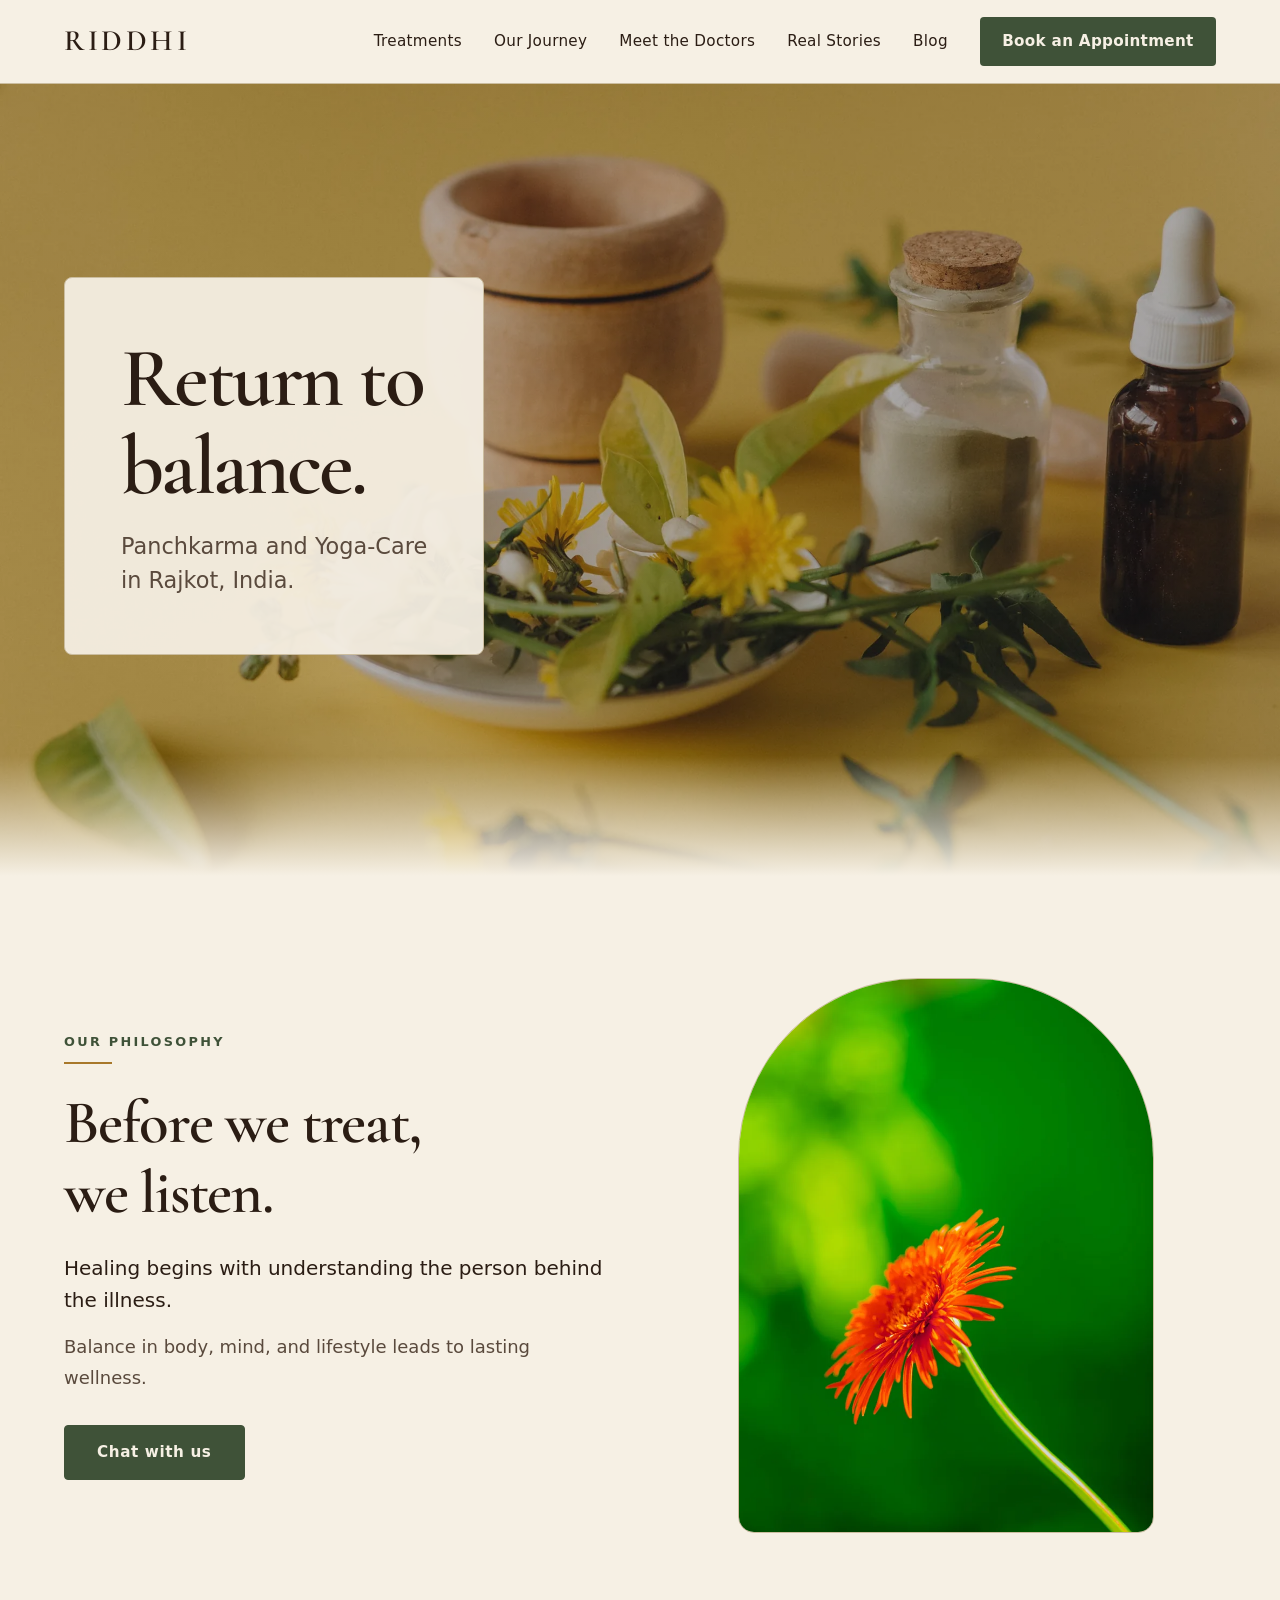
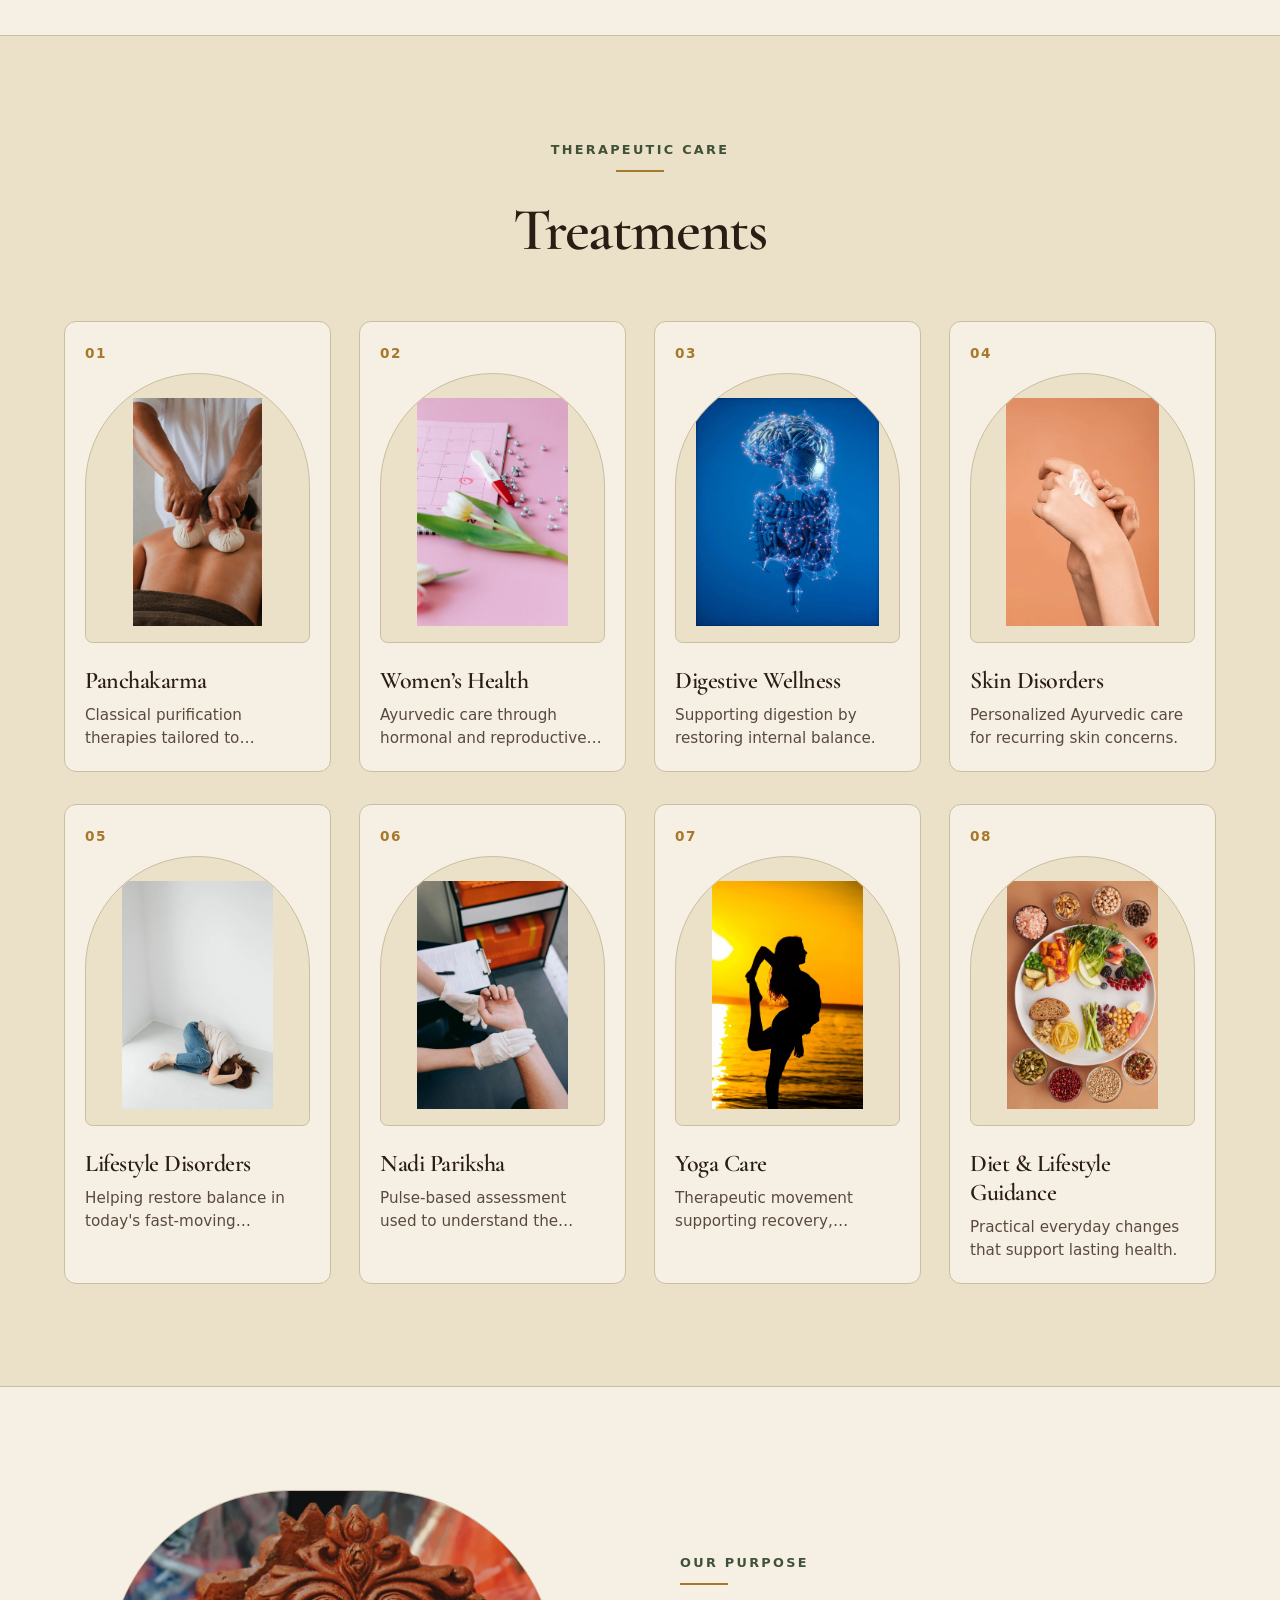
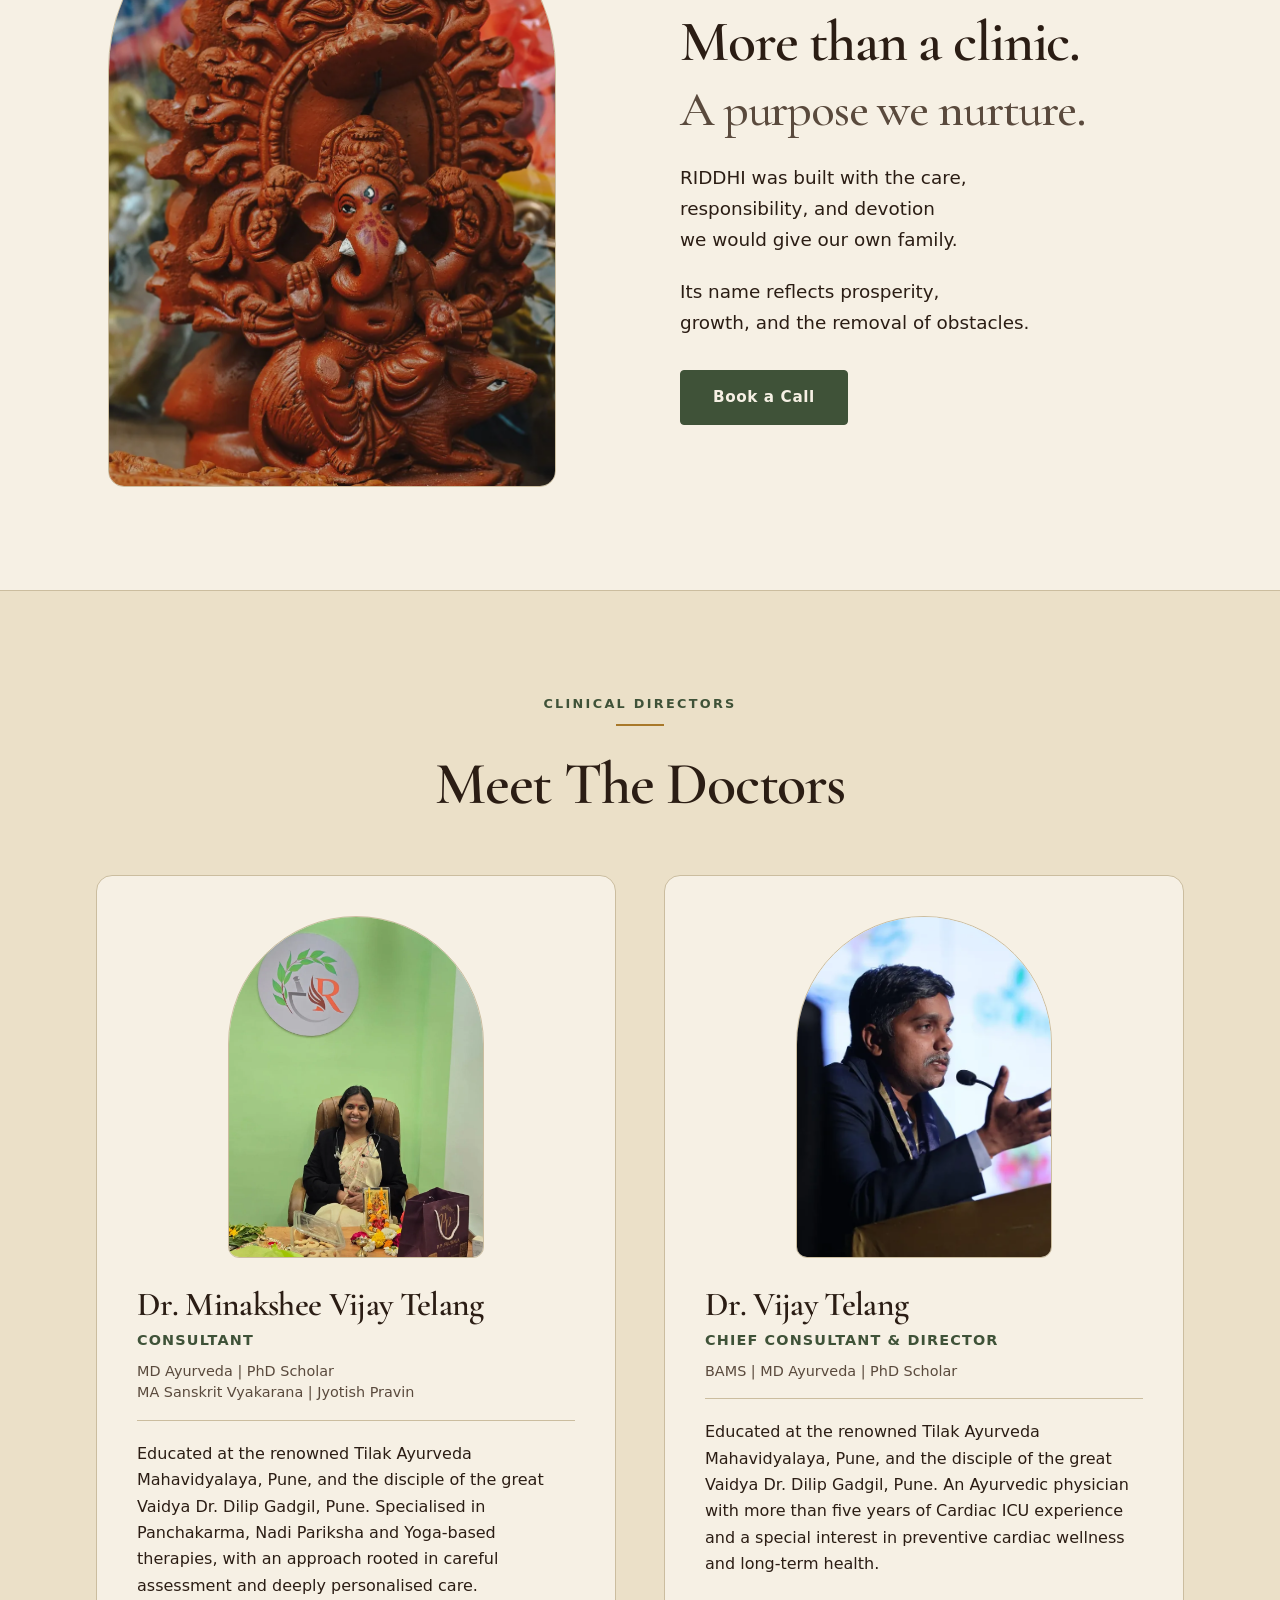
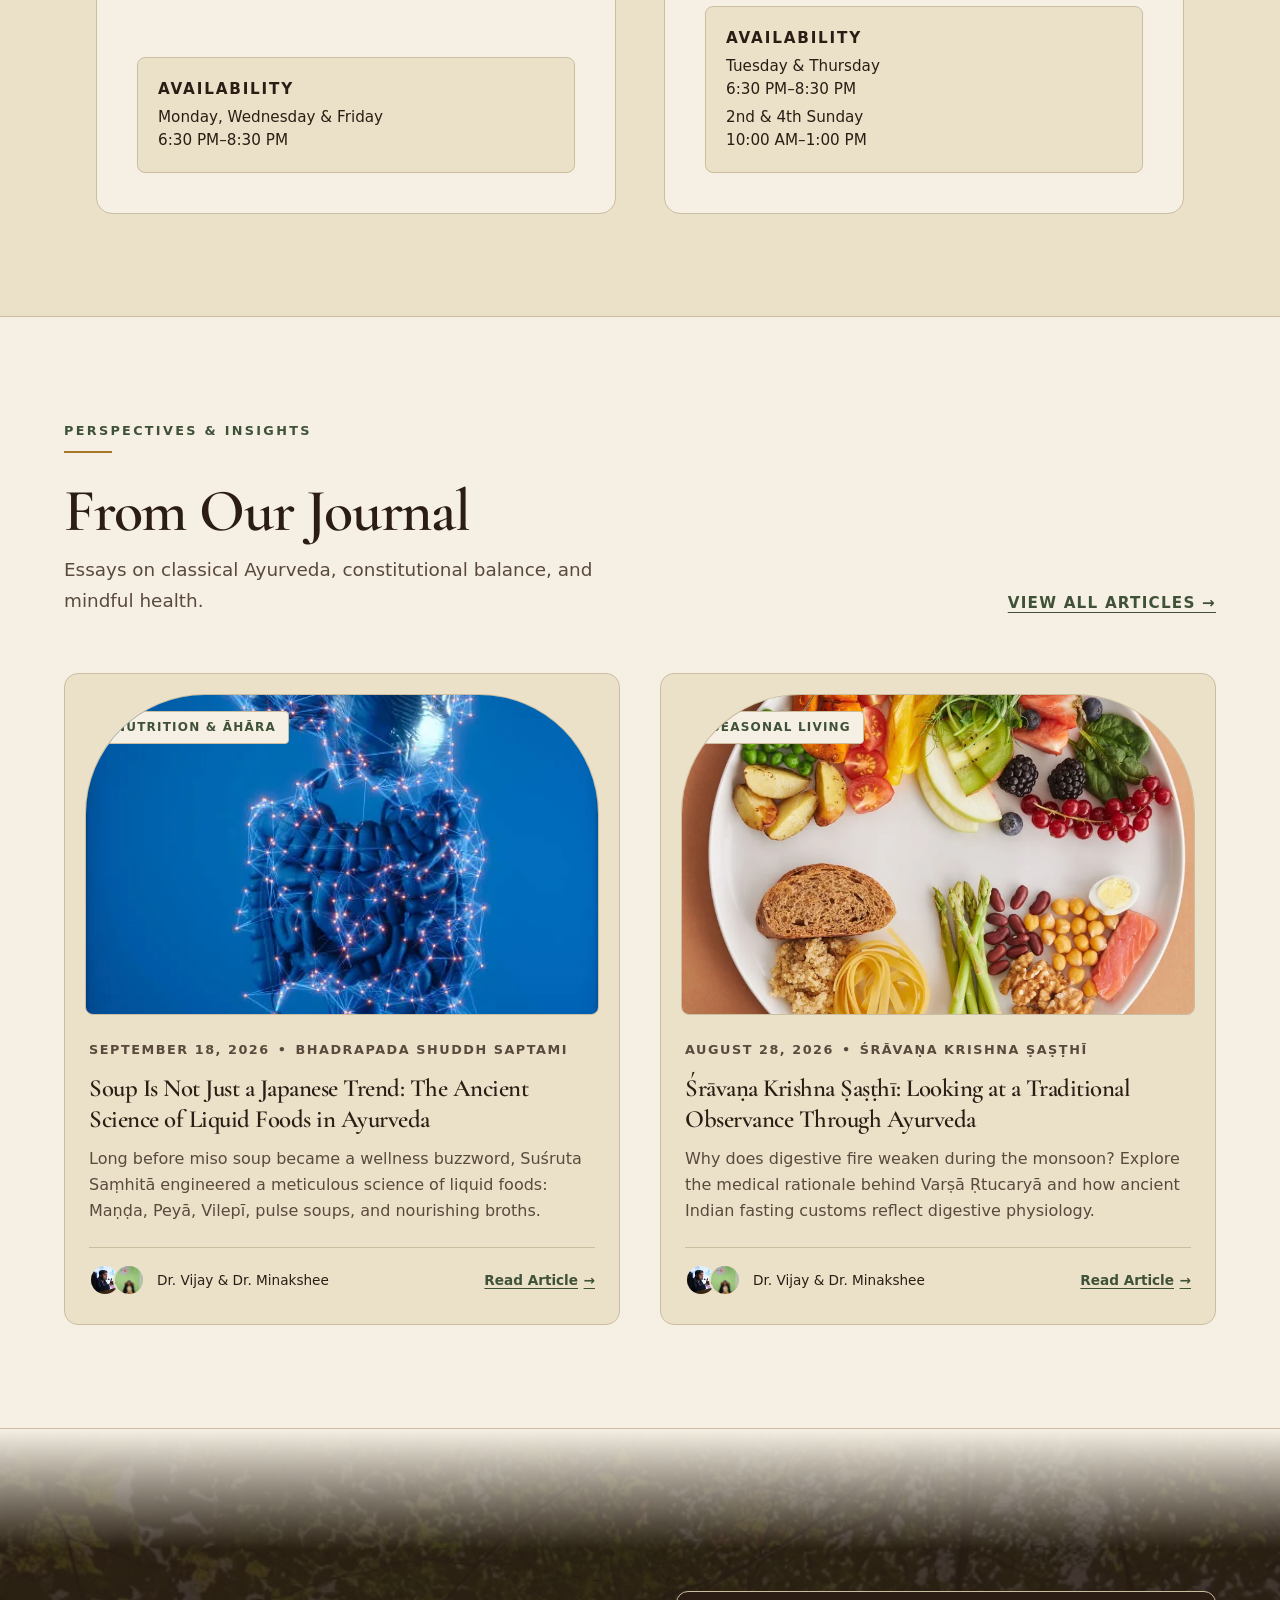
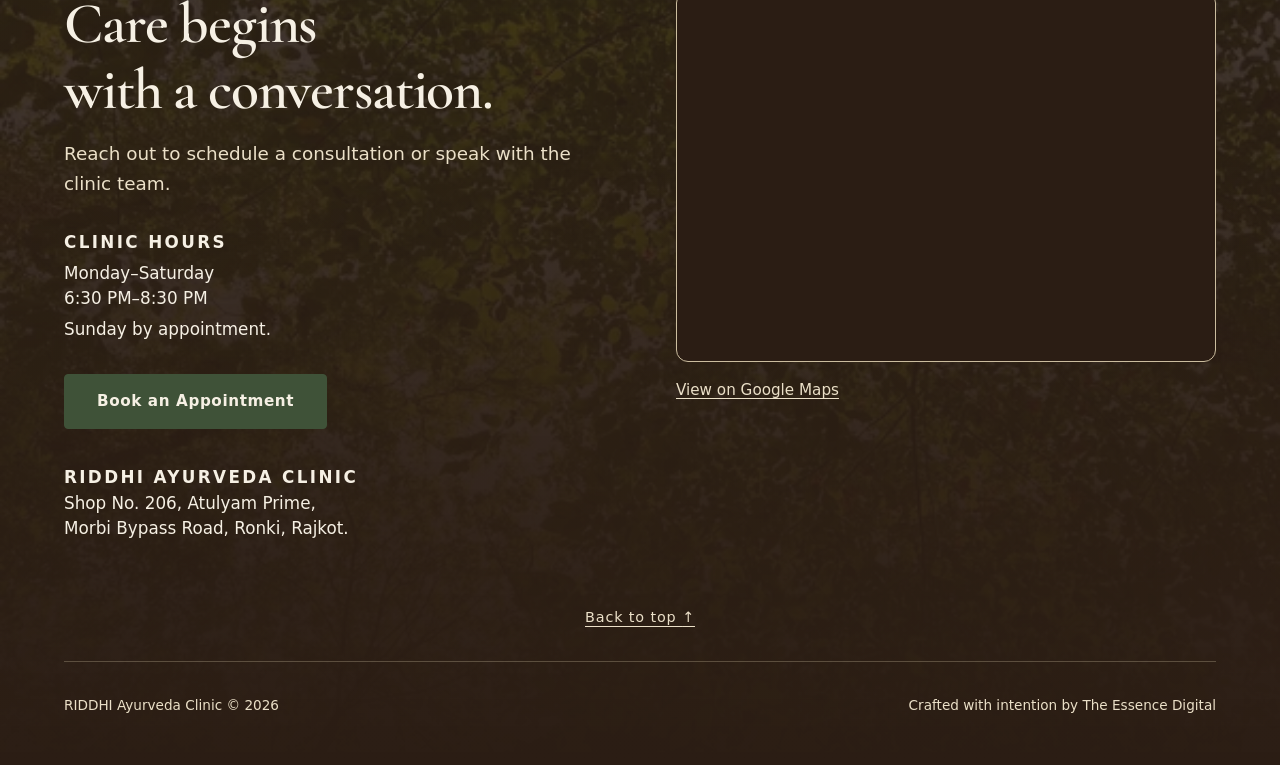
==== commit c0fe61aa: "overhaul tes 1" ====
--- a/index.html
+++ b/index.html
@@ -3,186 +3,210 @@
   <head>
     <meta charset="UTF-8" />
     <meta name="viewport" content="width=device-width, initial-scale=1" />
-    <meta name="theme-color" content="#18100d" />
-    <meta name="description" content="Riddhi Ayurveda Clinic — return to balance." />
-    <link rel="preload" as="image" href="./assets/images/hero.jpg" fetchpriority="high" />
-    <link rel="preload" as="image" href="./assets/images/philosophy-leaves.jpg" />
-    <link rel="preload" as="image" href="./assets/images/treatments-background.jpg" />
-    <link rel="preload" as="image" href="./assets/images/journey-ganesha.jpg" />
-    <link rel="preload" as="image" href="./assets/images/contact-canopy.jpg" />
-    <link rel="preconnect" href="https://fonts.googleapis.com" />
-    <link rel="preconnect" href="https://fonts.gstatic.com" crossorigin />
-    <link href="https://fonts.googleapis.com/css2?family=Cormorant+Garamond:ital,wght@0,500;0,600;0,700;1,600;1,700&amp;family=Manrope:wght@400;500;600&amp;display=swap" rel="stylesheet" />
+    <meta name="theme-color" content="#f6f0e4" />
+    <meta name="description" content="Riddhi Ayurveda Clinic — return to balance. Panchkarma and Yoga-Care in Rajkot, India." />
+    
+    <!-- Self-hosted Cormorant Garamond font preloads -->
+    <link rel="preload" href="./assets/fonts/cormorant-garamond-600.woff2" as="font" type="font/woff2" crossorigin />
+    <link rel="preload" href="./assets/fonts/cormorant-garamond-500.woff2" as="font" type="font/woff2" crossorigin />
+    
+    <!-- Hero image preload -->
+    <link rel="preload" as="image" href="./assets/images/hero.webp" fetchpriority="high" />
+
     <link rel="stylesheet" href="styles.css" />
     <title>Riddhi Ayurveda Clinic</title>
   </head>
   <body>
+    <!-- Sticky Navigation Header -->
+    <header class="site-header">
+      <div class="brand-lockup">
+        <a class="brand-wordmark" href="#top" aria-label="RIDDHI home">RIDDHI</a>
+      </div>
+
+      <nav class="desktop-nav" aria-label="Primary navigation">
+        <a href="#treatments">Treatments</a>
+        <a href="#journey">Our Journey</a>
+        <a href="#doctors">Meet the Doctors</a>
+        <a href="#stories">Real Stories</a>
+        <a href="blogs.html">Blog</a>
+        <a href="https://wa.me/918793219610" target="_blank" rel="noopener noreferrer">Book an Appointment</a>
+      </nav>
+
+      <button class="menu-button" type="button" aria-controls="mobile-menu" aria-expanded="false" aria-label="Open navigation menu">
+        <span class="sr-only">Open menu</span>
+        <span aria-hidden="true"></span>
+        <span aria-hidden="true"></span>
+      </button>
+    </header>
+
     <main>
-      <div class="fixed-bg-container" aria-hidden="true">
-        <div class="fixed-bg-slide is-active" data-bg-section="top">
-          <img src="./assets/images/hero.jpg" alt="" class="bg-img hero-bg" fetchpriority="high" />
-        </div>
-        <div class="fixed-bg-slide" data-bg-section="philosophy">
-          <img src="./assets/images/philosophy-leaves.jpg" alt="" class="bg-img philosophy-bg" loading="eager" />
-        </div>
-        <div class="fixed-bg-slide" data-bg-section="treatments">
-          <img src="./assets/images/treatments-background.jpg" alt="" class="bg-img treatments-bg" loading="eager" />
-        </div>
-        <div class="fixed-bg-slide" data-bg-section="journey">
-          <img src="./assets/images/journey-ganesha.jpg" alt="" class="bg-img journey-bg" loading="eager" />
-        </div>
-        <div class="fixed-bg-slide" data-bg-section="doctors">
-          <img src="./assets/images/philosophy-leaves.jpg" alt="" class="bg-img philosophy-bg" loading="eager" />
-        </div>
-        <div class="fixed-bg-slide" data-bg-section="stories">
-          <img src="./assets/images/treatments-background.jpg" alt="" class="bg-img treatments-bg" loading="eager" />
-        </div>
-        <div class="fixed-bg-slide" data-bg-section="journal">
-          <img src="./assets/images/treatments-background.jpg" alt="" class="bg-img treatments-bg" loading="eager" />
-        </div>
-        <div class="fixed-bg-slide" data-bg-section="contact">
-          <img src="./assets/images/contact-canopy.jpg" alt="" class="bg-img contact-bg" loading="eager" />
-        </div>
-      </div>
-
+      <!-- Hero Section -->
       <section id="top" class="hero" aria-labelledby="hero-title">
-
-        <header class="site-header">
-          <div class="brand-lockup">
-            <a class="brand-wordmark" href="#top" aria-label="RIDDHI home">RIDDHI</a>
-          </div>
-
-          <nav class="desktop-nav" aria-label="Primary navigation">
-            <a href="#treatments">Treatments</a>
-            <a href="#journey">Our Journey</a>
-            <a href="#doctors">Meet the Doctors</a>
-            <a href="#stories">Real Stories</a>
-            <a href="blogs.html">Blog</a>
-            <a href="https://wa.me/918793219610" target="_blank" rel="noopener noreferrer">Book an Appointment</a>
-          </nav>
-
-          <button class="menu-button" type="button" aria-controls="mobile-menu" aria-expanded="false" aria-label="Open navigation menu">
-            <span class="sr-only">Open menu</span>
-            <span aria-hidden="true"></span>
-            <span aria-hidden="true"></span>
-          </button>
-
-        </header>
-
-        <div class="hero__content">
+        <div class="hero__content fade-in">
           <h1 id="hero-title">Return to<br />balance.</h1>
           <p class="hero__statement">Panchkarma and Yoga-Care<br />in Rajkot, India.</p>
         </div>
       </section>
 
+      <!-- Philosophy Section -->
       <section id="philosophy" class="philosophy-section" aria-labelledby="philosophy-title">
-        <div class="philosophy-inner">
-          <div class="philosophy-heading-group">
+        <div class="philosophy-layout fade-in">
+          <div class="philosophy-inner">
+            <span class="section-label">OUR PHILOSOPHY</span>
+            <hr class="section-rule section-rule--left" />
             <h2 id="philosophy-title" class="philosophy-title">Before we treat,<br />we listen.</h2>
-          </div>
-          <div class="philosophy-body">
-            <p class="philosophy-support">Healing begins with understanding the person behind the illness.</p>
-            <p class="philosophy-closing">Balance in body, mind, and lifestyle leads to lasting wellness.</p>
-            <div class="philosophy-actions">
-              <a class="primary-action philosophy-action" href="https://wa.me/918793219610" target="_blank" rel="noopener noreferrer">Chat with us</a>
-            </div>
-          </div>
-        </div>
-      </section>
-
+            <div class="philosophy-body">
+              <p class="philosophy-support">Healing begins with understanding the person behind the illness.</p>
+              <p class="philosophy-closing">Balance in body, mind, and lifestyle leads to lasting wellness.</p>
+              <div class="philosophy-actions">
+                <a class="primary-action philosophy-action" href="https://wa.me/918793219610" target="_blank" rel="noopener noreferrer">Chat with us</a>
+              </div>
+            </div>
+          </div>
+
+          <div class="philosophy-media">
+            <div class="arch-frame philosophy-frame">
+              <img src="./assets/images/philosophy-leaves.webp" alt="Medicinal herbs and Ayurvedic botanical leaves" width="767" height="1200" loading="lazy" />
+            </div>
+          </div>
+        </div>
+      </section>
+
+      <!-- Treatments Section -->
       <section id="treatments" class="care-section" aria-labelledby="care-title">
-        <div class="care-section__header">
+        <div class="care-section__header fade-in">
+          <span class="section-label">THERAPEUTIC CARE</span>
+          <hr class="section-rule" />
           <h2 id="care-title" class="care-section__title">Treatments</h2>
         </div>
 
-        <div class="care-carousel" role="region" aria-roledescription="carousel" aria-label="Treatments" tabindex="0">
-          <div class="care-track">
-            <article class="care-card">
-              <div class="care-card__media">
-                <img src="./assets/images/panchakarma.png" alt="A restorative herbal compress treatment" width="1365" height="2048" />
-              </div>
-              <div class="care-card__body">
-                <h3>Panchakarma</h3>
-                <p>Classical purification therapies tailored to individual needs.</p>
-              </div>
-            </article>
-
-            <article class="care-card">
-              <div class="care-card__media">
-                <img src="./assets/images/womens-health.png" alt="A calendar and pregnancy test arranged with a tulip" width="1365" height="2048" />
-              </div>
-              <div class="care-card__body">
-                <h3>Women&rsquo;s Health</h3>
-                <p>Ayurvedic care through hormonal and reproductive health concerns.</p>
-              </div>
-            </article>
-
-            <article class="care-card">
-              <div class="care-card__media">
-                <img src="./assets/images/digestive-wellness.png" alt="An illustrative view of the digestive system" width="488" height="609" />
-              </div>
-              <div class="care-card__body">
-                <h3>Digestive Wellness</h3>
-                <p>Supporting digestion by restoring internal balance.</p>
-              </div>
-            </article>
-
-            <article class="care-card">
-              <div class="care-card__media">
-                <img src="./assets/images/skin-disorders.png" alt="Hands applying a restorative cream" width="500" height="750" />
-              </div>
-              <div class="care-card__body">
-                <h3>Skin Disorders</h3>
-                <p>Personalized Ayurvedic care for recurring skin concerns.</p>
-              </div>
-            </article>
-
-            <article class="care-card">
-              <div class="care-card__media">
-                <img src="./assets/images/lifestyle-disorders.png" alt="A person resting in a quiet, minimal room" width="1365" height="2048" />
-              </div>
-              <div class="care-card__body">
-                <h3>Lifestyle Disorders</h3>
-                <p>Helping restore balance in today's fast-moving lifestyles.</p>
-              </div>
-            </article>
-
-            <article class="care-card">
-              <div class="care-card__media">
-                <img src="./assets/images/nadi-pariksha.png" alt="A practitioner checking a patient's pulse" width="1365" height="2048" />
-              </div>
-              <div class="care-card__body">
-                <h3>Nadi Pariksha</h3>
-                <p>Pulse-based assessment used to understand the individual before treatment.</p>
-              </div>
-            </article>
-
-            <article class="care-card">
-              <div class="care-card__media">
-                <img src="./assets/images/yoga-care.png" alt="A person practising yoga at sunset" width="1365" height="2048" />
-              </div>
-              <div class="care-card__body">
-                <h3>Yoga Care</h3>
-                <p>Therapeutic movement supporting recovery, mobility, and balance.</p>
-              </div>
-            </article>
-
-            <article class="care-card">
-              <div class="care-card__media">
-                <img src="./assets/images/diet-guidance.png" alt="A balanced meal with grains, vegetables, fruit, and spices" width="1365" height="2048" />
-              </div>
-              <div class="care-card__body">
-                <h3>Diet &amp; Lifestyle Guidance</h3>
-                <p>Practical everyday changes that support lasting health.</p>
-              </div>
-            </article>
-          </div>
-        </div>
-      </section>
-
+        <div class="care-grid fade-in">
+          <!-- Card 01 -->
+          <article class="care-card">
+            <div class="care-card__top">
+              <span class="care-numeral">01</span>
+            </div>
+            <div class="care-card__media">
+              <img src="./assets/images/panchakarma.webp" alt="A restorative herbal compress treatment" width="675" height="1200" loading="lazy" />
+            </div>
+            <div class="care-card__body">
+              <h3>Panchakarma</h3>
+              <p>Classical purification therapies tailored to individual needs.</p>
+            </div>
+          </article>
+
+          <!-- Card 02 -->
+          <article class="care-card">
+            <div class="care-card__top">
+              <span class="care-numeral">02</span>
+            </div>
+            <div class="care-card__media">
+              <img src="./assets/images/womens-health.webp" alt="A calendar and pregnancy test arranged with a tulip" width="799" height="1200" loading="lazy" />
+            </div>
+            <div class="care-card__body">
+              <h3>Women&rsquo;s Health</h3>
+              <p>Ayurvedic care through hormonal and reproductive health concerns.</p>
+            </div>
+          </article>
+
+          <!-- Card 03 -->
+          <article class="care-card">
+            <div class="care-card__top">
+              <span class="care-numeral">03</span>
+            </div>
+            <div class="care-card__media">
+              <img src="./assets/images/digestive-wellness.webp" alt="An illustrative view of the digestive system" width="490" height="612" loading="lazy" />
+            </div>
+            <div class="care-card__body">
+              <h3>Digestive Wellness</h3>
+              <p>Supporting digestion by restoring internal balance.</p>
+            </div>
+          </article>
+
+          <!-- Card 04 -->
+          <article class="care-card">
+            <div class="care-card__top">
+              <span class="care-numeral">04</span>
+            </div>
+            <div class="care-card__media">
+              <img src="./assets/images/skin-disorders.webp" alt="Hands applying a restorative cream" width="500" height="749" loading="lazy" />
+            </div>
+            <div class="care-card__body">
+              <h3>Skin Disorders</h3>
+              <p>Personalized Ayurvedic care for recurring skin concerns.</p>
+            </div>
+          </article>
+
+          <!-- Card 05 -->
+          <article class="care-card">
+            <div class="care-card__top">
+              <span class="care-numeral">05</span>
+            </div>
+            <div class="care-card__media">
+              <img src="./assets/images/lifestyle-disorders.webp" alt="A person resting in a quiet, minimal room" width="799" height="1200" loading="lazy" />
+            </div>
+            <div class="care-card__body">
+              <h3>Lifestyle Disorders</h3>
+              <p>Helping restore balance in today's fast-moving lifestyles.</p>
+            </div>
+          </article>
+
+          <!-- Card 06 -->
+          <article class="care-card">
+            <div class="care-card__top">
+              <span class="care-numeral">06</span>
+            </div>
+            <div class="care-card__media">
+              <img src="./assets/images/nadi-pariksha.webp" alt="A practitioner checking a patient's pulse" width="799" height="1200" loading="lazy" />
+            </div>
+            <div class="care-card__body">
+              <h3>Nadi Pariksha</h3>
+              <p>Pulse-based assessment used to understand the individual before treatment.</p>
+            </div>
+          </article>
+
+          <!-- Card 07 -->
+          <article class="care-card">
+            <div class="care-card__top">
+              <span class="care-numeral">07</span>
+            </div>
+            <div class="care-card__media">
+              <img src="./assets/images/yoga-care.webp" alt="A person practising yoga at sunset" width="799" height="1200" loading="lazy" />
+            </div>
+            <div class="care-card__body">
+              <h3>Yoga Care</h3>
+              <p>Therapeutic movement supporting recovery, mobility, and balance.</p>
+            </div>
+          </article>
+
+          <!-- Card 08 -->
+          <article class="care-card">
+            <div class="care-card__top">
+              <span class="care-numeral">08</span>
+            </div>
+            <div class="care-card__media">
+              <img src="./assets/images/diet-guidance.webp" alt="A balanced meal with grains, vegetables, fruit, and spices" width="799" height="1200" loading="lazy" />
+            </div>
+            <div class="care-card__body">
+              <h3>Diet &amp; Lifestyle Guidance</h3>
+              <p>Practical everyday changes that support lasting health.</p>
+            </div>
+          </article>
+        </div>
+      </section>
+
+      <!-- Journey Section -->
       <section id="journey" class="journey-section" aria-labelledby="journey-title">
-        <div class="journey-inner">
+        <div class="journey-layout fade-in">
+          <div class="journey-media">
+            <div class="arch-frame journey-frame">
+              <img src="./assets/images/journey-ganesha.webp" alt="Ganesha sculpture in quiet devotion" width="899" height="1200" loading="lazy" />
+            </div>
+          </div>
+
           <div class="journey-content">
+            <span class="section-label">OUR PURPOSE</span>
+            <hr class="section-rule section-rule--left" />
             <h2 id="journey-title" class="journey-title">More than a clinic.<span>A purpose we nurture.</span></h2>
 
             <div class="journey-story">
@@ -197,22 +221,25 @@
         </div>
       </section>
 
+      <!-- Doctors Section -->
       <section id="doctors" class="doctors-section" aria-labelledby="doctors-title">
-        <div class="doctors-intro">
-          <h2 id="doctors-title" class="doctors-title">Meet The Doctors</h2>
-          <!-- <p class="doctors-subtitle">Educated at the renowned Tilak Ayurveda Mahavidyalaya, Pune, and disciples of the great Vaidya Dr. Dilip Gadgil, Pune.</p> -->
-        </div>
-
-        <div class="doctors-spread">
+        <div class="section-header fade-in">
+          <span class="section-label">CLINICAL DIRECTORS</span>
+          <hr class="section-rule" />
+          <h2 id="doctors-title" class="section-title">Meet The Doctors</h2>
+        </div>
+
+        <div class="doctors-spread fade-in">
+          <!-- Doctor 1: Dr. Minakshee -->
           <article class="doctor-card" aria-labelledby="minakshee-name">
-            <div class="doctor-photo doctor-photo--minakshee">
-              <img src="./assets/images/dr-minakshee.jpg" alt="Dr. Minakshee Vijay Telang seated in her clinic" loading="lazy" />
-            </div>
-            <div class="doctor-description doctor-description--minakshee">
+            <div class="doctor-photo">
+              <img src="./assets/images/dr-minakshee.webp" alt="Dr. Minakshee Vijay Telang seated in her clinic" width="900" height="1200" loading="lazy" />
+            </div>
+            <div class="doctor-description">
               <h3 id="minakshee-name" class="doctor-name">Dr. Minakshee Vijay Telang</h3>
               <p class="doctor-role">Consultant</p>
               <p class="doctor-credentials">MD Ayurveda | PhD Scholar<br />MA Sanskrit Vyakarana | Jyotish Pravin</p>
-              <p class="doctor-bio"> Educated at the renowned Tilak Ayurveda Mahavidyalaya, Pune, and the disciple of the great Vaidya Dr. Dilip Gadgil, Pune. Specialised in Panchakarma, Nadi Pariksha and Yoga-based therapies, with an approach rooted in careful assessment and deeply personalised care.</p>
+              <p class="doctor-bio">Educated at the renowned Tilak Ayurveda Mahavidyalaya, Pune, and the disciple of the great Vaidya Dr. Dilip Gadgil, Pune. Specialised in Panchakarma, Nadi Pariksha and Yoga-based therapies, with an approach rooted in careful assessment and deeply personalised care.</p>
               <div class="doctor-availability">
                 <p class="doctor-availability__label">Availability</p>
                 <p>Monday, Wednesday &amp; Friday<br />6:30 PM&ndash;8:30 PM</p>
@@ -220,11 +247,12 @@
             </div>
           </article>
 
+          <!-- Doctor 2: Dr. Vijay -->
           <article class="doctor-card" aria-labelledby="vijay-name">
-            <div class="doctor-photo doctor-photo--vijay">
-              <img src="./assets/images/dr-vijay.jpg" alt="Dr. Vijay Telang with a young patient" loading="lazy" />
-            </div>
-            <div class="doctor-description doctor-description--vijay">
+            <div class="doctor-photo">
+              <img src="./assets/images/dr-vijay.webp" alt="Dr. Vijay Telang with a young patient" width="1200" height="799" loading="lazy" />
+            </div>
+            <div class="doctor-description">
               <h3 id="vijay-name" class="doctor-name">Dr. Vijay Telang</h3>
               <p class="doctor-role">Chief Consultant &amp; Director</p>
               <p class="doctor-credentials">BAMS | MD Ayurveda | PhD Scholar</p>
@@ -239,27 +267,30 @@
         </div>
       </section>
 
-      <section id="stories" class="stories-section" aria-labelledby="stories-title">
+      <!-- Stories Anchor -->
+      <section id="stories" class="stories-section" aria-label="Real Stories">
         <h2 id="stories-title" class="sr-only">Real Stories</h2>
       </section>
 
+      <!-- Journal Section -->
       <section id="journal" class="journal-section" aria-labelledby="journal-title">
-        <div class="journal-header">
+        <div class="journal-header fade-in">
           <div>
-            <p class="eyebrow">PERSPECTIVES &amp; INSIGHTS</p>
+            <span class="section-label">PERSPECTIVES &amp; INSIGHTS</span>
+            <hr class="section-rule section-rule--left" />
             <h2 id="journal-title" class="journal-title">From Our Journal</h2>
             <p class="journal-subtitle">Essays on classical Ayurveda, constitutional balance, and mindful health.</p>
           </div>
-          <a class="text-action" href="blogs.html" style="font-weight: 600; text-transform: uppercase; letter-spacing: 0.1em; color: var(--gold-accent);">
+          <a class="text-action" href="blogs.html">
             View All Articles <span aria-hidden="true">&rarr;</span>
           </a>
         </div>
 
-        <div class="blog-grid" style="margin-bottom: 0;">
-          <!-- Latest Article -->
+        <div class="blog-grid fade-in">
+          <!-- Article 1 -->
           <article class="blog-card">
             <a href="blog/science-of-liquid-foods-in-ayurveda.html" class="blog-card-media" tabindex="-1" aria-hidden="true">
-              <img src="./assets/images/digestive-wellness.png" alt="Ayurvedic liquid food preparation and digestive wellness" loading="lazy" />
+              <img src="./assets/images/digestive-wellness.webp" alt="Ayurvedic liquid food preparation and digestive wellness" width="490" height="612" loading="lazy" />
               <span class="blog-card-category">Nutrition &amp; Āhāra</span>
             </a>
             <div class="blog-card-content">
@@ -269,7 +300,7 @@
                 <span>Bhadrapada Shuddh Saptami</span>
               </div>
               <h3 class="blog-card-title">
-                <a href="blog/science-of-liquid-foods-in-ayurveda.html" style="text-decoration: none; color: inherit;">
+                <a href="blog/science-of-liquid-foods-in-ayurveda.html">
                   Soup Is Not Just a Japanese Trend: The Ancient Science of Liquid Foods in Ayurveda
                 </a>
               </h3>
@@ -279,8 +310,8 @@
               <div class="blog-card-footer">
                 <div class="blog-card-author">
                   <div class="blog-author-avatar-group">
-                    <img src="./assets/images/dr-vijay.jpg" alt="Dr. Vijay Telang" class="blog-author-avatar" />
-                    <img src="./assets/images/dr-minakshee.jpg" alt="Dr. Minakshee Vijay Telang" class="blog-author-avatar" />
+                    <img src="./assets/images/dr-vijay.webp" alt="Dr. Vijay Telang" width="32" height="32" class="blog-author-avatar" loading="lazy" />
+                    <img src="./assets/images/dr-minakshee.webp" alt="Dr. Minakshee Vijay Telang" width="32" height="32" class="blog-author-avatar" loading="lazy" />
                   </div>
                   <span>Dr. Vijay &amp; Dr. Minakshee</span>
                 </div>
@@ -291,10 +322,10 @@
             </div>
           </article>
 
-          <!-- Second Article -->
+          <!-- Article 2 -->
           <article class="blog-card">
             <a href="blog/sravana-krishna-shashthi-monsoon-ayurveda.html" class="blog-card-media" tabindex="-1" aria-hidden="true">
-              <img src="./assets/images/diet-guidance.png" alt="Ayurvedic monsoon seasonal nutrition and diet" loading="lazy" />
+              <img src="./assets/images/diet-guidance.webp" alt="Ayurvedic monsoon seasonal nutrition and diet" width="799" height="1200" loading="lazy" />
               <span class="blog-card-category">Seasonal Living</span>
             </a>
             <div class="blog-card-content">
@@ -304,7 +335,7 @@
                 <span>Śrāvaṇa Krishna Ṣaṣṭhī</span>
               </div>
               <h3 class="blog-card-title">
-                <a href="blog/sravana-krishna-shashthi-monsoon-ayurveda.html" style="text-decoration: none; color: inherit;">
+                <a href="blog/sravana-krishna-shashthi-monsoon-ayurveda.html">
                   Śrāvaṇa Krishna Ṣaṣṭhī: Looking at a Traditional Observance Through Ayurveda
                 </a>
               </h3>
@@ -314,8 +345,8 @@
               <div class="blog-card-footer">
                 <div class="blog-card-author">
                   <div class="blog-author-avatar-group">
-                    <img src="./assets/images/dr-vijay.jpg" alt="Dr. Vijay Telang" class="blog-author-avatar" />
-                    <img src="./assets/images/dr-minakshee.jpg" alt="Dr. Minakshee Vijay Telang" class="blog-author-avatar" />
+                    <img src="./assets/images/dr-vijay.webp" alt="Dr. Vijay Telang" width="32" height="32" class="blog-author-avatar" loading="lazy" />
+                    <img src="./assets/images/dr-minakshee.webp" alt="Dr. Minakshee Vijay Telang" width="32" height="32" class="blog-author-avatar" loading="lazy" />
                   </div>
                   <span>Dr. Vijay &amp; Dr. Minakshee</span>
                 </div>
@@ -328,18 +359,18 @@
         </div>
       </section>
 
+      <!-- Contact & Footer Section -->
       <section id="contact" class="contact-section" aria-labelledby="contact-title">
-        <div class="contact-layout">
+        <div class="contact-layout fade-in">
           <div class="contact-content">
-            <!-- <p class="contact-eyebrow">BEGIN YOUR JOURNEY</p> -->
             <h2 id="contact-title" class="contact-title">Care begins<br />with a conversation.</h2>
             <p class="contact-support">Reach out to schedule a consultation or speak with the clinic team.</p>
 
             <div class="contact-hours">
-            <p class="contact-details__label">Clinic Hours</p>
-            <p>Monday&ndash;Saturday<br />6:30 PM&ndash;8:30 PM</p>
-            <p>Sunday by appointment.</p>
-          </div>
+              <p class="contact-details__label">Clinic Hours</p>
+              <p>Monday&ndash;Saturday<br />6:30 PM&ndash;8:30 PM</p>
+              <p>Sunday by appointment.</p>
+            </div>
 
             <div class="contact-actions">
               <a class="primary-action contact-primary" href="https://wa.me/918793219610" target="_blank" rel="noopener noreferrer">Book an Appointment</a>
@@ -356,6 +387,8 @@
               <iframe
                 src="https://www.google.com/maps/embed?pb=!1m18!1m12!1m3!1d3690.084278660608!2d70.78016947415281!3d22.350446379650467!2m3!1f0!2f0!3f0!3m2!1i1024!2i768!4f13.1!3m3!1m2!1s0x3959c9337be4d191%3A0x764aa798b7d2aed9!2sRIDDHI%20AYURVEDA%20CLINIC!5e0!3m2!1sen!2sin!4v1784940006522!5m2!1sen!2sin"
                 title="RIDDHI Ayurveda Clinic location on Google Maps"
+                width="600"
+                height="400"
                 loading="lazy"
                 allowfullscreen
                 referrerpolicy="strict-origin-when-cross-origin"
@@ -363,11 +396,9 @@
             </div>
             <a class="contact-map-link" href="https://www.google.com/maps/search/?api=1&amp;query=RIDDHI%20AYURVEDA%20CLINIC%2C%20Rajkot" target="_blank" rel="noopener noreferrer">View on Google Maps</a>
           </div>
-
-          
-        </div>
-
-        <a class="section-back-top section-back-top--light contact-back-top" href="#top">Back to top <span aria-hidden="true">&uarr;</span></a>
+        </div>
+
+        <a class="section-back-top" href="#top">Back to top <span aria-hidden="true">&uarr;</span></a>
 
         <footer class="site-footer">
           <p>RIDDHI Ayurveda Clinic &copy; 2026</p>
@@ -376,6 +407,7 @@
       </section>
     </main>
 
+    <!-- Mobile Navigation Drawer -->
     <nav id="mobile-menu" class="mobile-menu" aria-label="Mobile navigation" hidden>
       <div class="mobile-menu__top">
         <span class="brand-wordmark brand-wordmark--menu" aria-label="RIDDHI">RIDDHI</span>
--- a/styles.css
+++ b/styles.css
@@ -1,35 +1,121 @@
+/* ==========================================================================
+   RIDDHI AYURVEDA CLINIC — DESIGN SYSTEM & STYLESHEET
+   Refined Ayurvedic Classical Warmth & Architectural Typography
+   ========================================================================== */
+
+/* --------------------------------------------------------------------------
+   1. COLOR SYSTEM & CSS VARIABLES
+   Only these canonical tokens are permitted throughout the site.
+   -------------------------------------------------------------------------- */
 :root {
-  --ivory: #fff9ee;
-  --ivory-muted: rgba(255, 249, 238, 0.84);
-  --gold-accent: #f3c9a8;
-  --gold-glow: #e6b382;
-  --ink: #16100b;
-  --sans: "Manrope", "Helvetica Neue", Helvetica, Arial, sans-serif;
-  --serif: "Cormorant Garamond", "Iowan Old Style", "Baskerville", "Times New Roman", serif;
-  --page-padding: clamp(1.5rem, 5vw, 5.5rem);
+  --ivory: #f6f0e4;
+  --sandal: #ebe0c8;
+  --bark: #2b1d14;
+  --bark-soft: #5a4a3d;
+  --moss: #3f5238;
+  --moss-dark: #2f3f2a;
+  --gold: #a8782a;
+  --line: #cbbd9f;
+
+  --serif: "Cormorant Garamond", Georgia, serif;
+  --sans: system-ui, -apple-system, BlinkMacSystemFont, "Segoe UI", Roboto, sans-serif;
+
   --header-height: 5.25rem;
-}
-
-* { box-sizing: border-box; }
-
-html { background: var(--ink); scroll-behavior: smooth; }
+  --page-padding: clamp(1.25rem, 5vw, 5.5rem);
+  --section-padding: clamp(4rem, 8vw, 7.5rem);
+}
+
+/* --------------------------------------------------------------------------
+   2. SELF-HOSTED TYPOGRAPHY
+   -------------------------------------------------------------------------- */
+@font-face {
+  font-family: "Cormorant Garamond";
+  font-style: normal;
+  font-weight: 500;
+  font-display: swap;
+  src: url("./assets/fonts/cormorant-garamond-500.woff2") format("woff2");
+}
+
+@font-face {
+  font-family: "Cormorant Garamond";
+  font-style: normal;
+  font-weight: 600;
+  font-display: swap;
+  src: url("./assets/fonts/cormorant-garamond-600.woff2") format("woff2");
+}
+
+/* --------------------------------------------------------------------------
+   3. BASE & RESET
+   -------------------------------------------------------------------------- */
+*, *::before, *::after {
+  box-sizing: border-box;
+}
+
+html {
+  background-color: var(--ivory);
+  color: var(--bark);
+  font-size: 16px;
+  scroll-behavior: smooth;
+  -webkit-font-smoothing: antialiased;
+  -moz-osx-font-smoothing: grayscale;
+}
 
 body {
   margin: 0;
   min-width: 20rem;
-  background: transparent;
-  color: var(--ivory);
-  font-family: var(--sans);
-  overscroll-behavior-y: none;
-}
-
-a { color: inherit; }
-
-section[id] {
-  scroll-margin-top: 0;
-  scroll-snap-align: start;
-}
-
+  background-color: var(--ivory);
+  color: var(--bark);
+  font-family: var(--sans);
+  font-size: 1.125rem; /* 18px */
+  line-height: 1.7;
+  overflow-x: hidden;
+}
+
+img, picture, svg, video {
+  display: block;
+  max-width: 100%;
+}
+
+a {
+  color: var(--moss);
+  text-decoration: none;
+  transition: color 0.2s ease;
+}
+
+a:hover {
+  color: var(--moss-dark);
+}
+
+/* Body text links must be underlined for accessibility */
+p a, .article-prose a, .philosophy-body a:not(.primary-action), .doctor-bio a {
+  text-decoration: underline;
+  text-underline-offset: 3px;
+}
+
+h1, h2, h3, h4, h5, h6 {
+  margin: 0 0 1rem;
+  font-family: var(--serif);
+  font-weight: 600;
+  line-height: 1.15;
+  letter-spacing: -0.02em;
+  color: var(--bark);
+}
+
+p {
+  margin: 0 0 1.5rem;
+}
+
+p:last-child {
+  margin-bottom: 0;
+}
+
+/* Accessibility: Focus outlines */
+:focus-visible {
+  outline: 2px solid var(--moss);
+  outline-offset: 3px;
+}
+
+/* Accessible hidden content */
 .sr-only {
   position: absolute;
   width: 1px;
@@ -42,2250 +128,1478 @@
   border: 0;
 }
 
-/* Fixed Cinematic Background System */
-.fixed-bg-container {
-  position: fixed;
-  inset: 0;
-  z-index: -1;
-  width: 100vw;
-  height: 100vh;
-  height: 100svh;
-  height: 100dvh;
-  height: 100lvh;
+/* --------------------------------------------------------------------------
+   4. BUTTONS & SHARED ACTIONS
+   -------------------------------------------------------------------------- */
+.primary-action {
+  display: inline-flex;
+  align-items: center;
+  justify-content: center;
+  min-height: 48px;
+  padding: 0.85rem 2rem;
+  background-color: var(--moss);
+  color: var(--ivory) !important;
+  font-family: var(--sans);
+  font-size: 0.95rem;
+  font-weight: 600;
+  letter-spacing: 0.04em;
+  border-radius: 4px;
+  border: 1px solid var(--moss);
+  text-decoration: none !important;
+  cursor: pointer;
+  transition: background-color 0.2s ease, border-color 0.2s ease, transform 0.2s ease;
+}
+
+.primary-action:hover,
+.primary-action:focus-visible {
+  background-color: var(--moss-dark);
+  border-color: var(--moss-dark);
+  color: var(--ivory) !important;
+}
+
+/* --------------------------------------------------------------------------
+   5. SIGNATURE ARCHED FRAMES & SHAPE LANGUAGE
+   -------------------------------------------------------------------------- */
+.arch-frame {
+  border-radius: 140px 140px 12px 12px;
   overflow: hidden;
-  pointer-events: none;
-  background-color: var(--ink);
-}
-
-.fixed-bg-slide {
-  position: absolute;
-  inset: 0;
+  border: 1px solid var(--line);
+  background-color: var(--sandal);
+}
+
+.arch-frame img {
   width: 100%;
   height: 100%;
+  object-fit: cover;
+}
+
+/* --------------------------------------------------------------------------
+   6. SECTION HEADERS & LABELS
+   -------------------------------------------------------------------------- */
+.section-header {
+  text-align: center;
+  max-width: 44rem;
+  margin: 0 auto 3.5rem;
+}
+
+.section-label {
+  display: block;
+  font-family: var(--sans);
+  font-size: 0.8rem;
+  font-weight: 600;
+  letter-spacing: 0.18em;
+  text-transform: uppercase;
+  color: var(--moss);
+  margin-bottom: 0.6rem;
+}
+
+.section-rule {
+  width: 48px;
+  height: 2px;
+  background-color: var(--gold);
+  border: none;
+  margin: 0.5rem auto 1.5rem;
+}
+
+.section-rule--left {
+  margin: 0.5rem 0 1.5rem;
+}
+
+.section-title {
+  font-size: clamp(2.4rem, 6vw, 3.75rem);
+  color: var(--bark);
+  margin-bottom: 1rem;
+}
+
+.section-subtitle {
+  font-size: 1.15rem;
+  line-height: 1.6;
+  color: var(--bark-soft);
+  margin: 0 auto;
+}
+
+/* Subtle separator between plain sections */
+.plain-divider {
+  width: 100%;
+  display: flex;
+  align-items: center;
+  justify-content: center;
+  padding: 0;
+  margin: 0;
+}
+
+.plain-divider-rule {
+  width: 80px;
+  height: 1px;
+  background-color: var(--line);
+  border: none;
+  margin: 0 auto;
+}
+
+/* --------------------------------------------------------------------------
+   7. ANIMATIONS (INTERSECTION OBSERVER RISE & FADE)
+   -------------------------------------------------------------------------- */
+.fade-in {
   opacity: 0;
-  visibility: hidden;
-  will-change: opacity;
-  transition: opacity 800ms cubic-bezier(0.4, 0, 0.2, 1), visibility 0s linear 800ms;
-}
-
-.fixed-bg-slide.is-active {
+  transform: translateY(16px);
+  transition: opacity 0.6s ease, transform 0.6s ease;
+}
+
+.fade-in.is-visible {
   opacity: 1;
-  visibility: visible;
-  transition: opacity 800ms cubic-bezier(0.4, 0, 0.2, 1), visibility 0s linear 0s;
-}
-
-.fixed-bg-slide::after {
-  position: absolute;
-  inset: 0;
-  z-index: 1;
-  pointer-events: none;
-  content: "";
-  background: linear-gradient(
-    180deg,
-    rgba(12, 8, 5, 0.58) 0%,
-    rgba(12, 8, 5, 0.46) 50%,
-    rgba(12, 8, 5, 0.65) 100%
-  );
-}
-
-.fixed-bg-slide .bg-img {
-  position: absolute;
-  top: -5%;
-  left: 0;
-  width: 100%;
-  height: 110%;
-  object-fit: cover;
-  object-position: center;
-  will-change: transform;
-  transform: translate3d(0, 0, 0);
-}
-
-.fixed-bg-slide .hero-bg {
-  object-position: 52% center;
-  filter: brightness(1.05) contrast(1.06) saturate(0.9) sepia(0.055) hue-rotate(-2deg);
-}
-
-.fixed-bg-slide .philosophy-bg {
-  object-position: 44% 40%;
-  filter: brightness(1.01) contrast(0.94) saturate(0.56) sepia(0.035) hue-rotate(-2deg);
-}
-
-.fixed-bg-slide .treatments-bg {
-  object-position: center 65%;
-  filter: brightness(0.98) contrast(1.02);
-}
-
-.fixed-bg-slide .journey-bg {
-  object-position: center 47%;
-  filter: brightness(0.86) contrast(1.03) saturate(0.86) sepia(0.075);
-}
-
-.fixed-bg-slide .contact-bg {
-  object-position: center 48%;
-  filter: blur(8px) brightness(0.52) contrast(1.1) saturate(0.85);
-  transform: scale(1.05);
-}
-
-
-
-.hero {
-  isolation: isolate;
-  position: relative;
-  display: flex;
-  min-height: 100vh;
-  min-height: 100svh;
-  min-height: 100dvh;
-  min-height: 100lvh;
-  overflow: hidden;
-  background: transparent;
-}
-
-
-
-.hero::after {
-  display: none;
-}
-
+  transform: translateY(0);
+}
+
+@media (prefers-reduced-motion: reduce) {
+  html {
+    scroll-behavior: auto;
+  }
+  .fade-in {
+    opacity: 1 !important;
+    transform: none !important;
+    transition: none !important;
+  }
+  .care-card, .primary-action {
+    transition: none !important;
+  }
+}
+
+/* --------------------------------------------------------------------------
+   8. NAVIGATION HEADER
+   Ivory bar with thin --line bottom border, serif RIDDHI wordmark,
+   and solid moss "Book an Appointment" button.
+   -------------------------------------------------------------------------- */
 .site-header {
-  position: absolute;
-  z-index: 2;
+  position: sticky;
   top: 0;
   left: 0;
+  right: 0;
+  z-index: 100;
+  height: var(--header-height);
+  background-color: var(--ivory);
+  border-bottom: 1px solid var(--line);
   display: flex;
   align-items: center;
   justify-content: space-between;
-  width: 100%;
-  min-height: var(--header-height);
   padding: 0 var(--page-padding);
 }
 
 .brand-lockup {
   display: flex;
   align-items: center;
-  gap: clamp(0.75rem, 2.2vw, 1.5rem);
-  min-width: 0;
 }
 
 .brand-wordmark {
-  display: block;
-  color: var(--ivory);
   font-family: var(--serif);
-  font-size: clamp(2rem, 8.2vw, 2.65rem);
+  font-size: 1.85rem;
+  font-weight: 600;
+  letter-spacing: 0.12em;
+  color: var(--bark) !important;
+  text-decoration: none !important;
+}
+
+.desktop-nav {
+  display: none;
+  align-items: center;
+  gap: 2rem;
+}
+
+@media (min-width: 62rem) {
+  .desktop-nav {
+    display: flex;
+  }
+}
+
+.desktop-nav a {
+  font-family: var(--sans);
+  font-size: 0.95rem;
   font-weight: 500;
-  letter-spacing: -0.075em;
-  line-height: 0.86;
+  letter-spacing: 0.02em;
+  color: var(--bark);
   text-decoration: none;
-  text-rendering: optimizeLegibility;
-}
-
-.brand-wordmark--menu { font-size: clamp(2rem, 8vw, 2.5rem); }
-
-.desktop-nav { display: none; }
-
+  position: relative;
+  padding: 0.25rem 0;
+  transition: color 0.2s ease;
+}
+
+.desktop-nav a:hover,
+.desktop-nav a.is-active {
+  color: var(--moss);
+}
+
+.desktop-nav a[href*="wa.me"] {
+  background-color: var(--moss);
+  color: var(--ivory) !important;
+  padding: 0.75rem 1.4rem;
+  border-radius: 4px;
+  min-height: 48px;
+  display: inline-flex;
+  align-items: center;
+  justify-content: center;
+  font-weight: 600;
+  transition: background-color 0.2s ease;
+}
+
+.desktop-nav a[href*="wa.me"]:hover {
+  background-color: var(--moss-dark);
+}
+
+/* Mobile Menu Button */
 .menu-button {
-  display: grid;
-  place-content: center;
-  gap: 0.43rem;
-  width: 2.75rem;
-  height: 2.75rem;
+  display: flex;
+  flex-direction: column;
+  justify-content: center;
+  align-items: center;
+  gap: 6px;
+  width: 48px;
+  height: 48px;
+  background: transparent;
+  border: 1px solid var(--line);
+  border-radius: 4px;
   padding: 0;
-  color: var(--ivory);
-  border: 0;
-  background: transparent;
   cursor: pointer;
+  color: var(--bark);
+}
+
+@media (min-width: 62rem) {
+  .menu-button {
+    display: none;
+  }
 }
 
 .menu-button span:not(.sr-only) {
   display: block;
-  width: 1.75rem;
-  height: 1.5px;
-  background: currentColor;
-  transition: transform 180ms ease;
-}
-
-.menu-button[aria-expanded="true"] span:nth-child(2) { transform: translateY(0.23rem) rotate(45deg); }
-.menu-button[aria-expanded="true"] span:nth-child(3) { transform: translateY(-0.23rem) rotate(-45deg); }
-
+  width: 22px;
+  height: 2px;
+  background-color: var(--bark);
+  transition: transform 0.2s ease, opacity 0.2s ease;
+}
+
+/* Full-width mobile menu panel */
 .mobile-menu {
   position: fixed;
-  z-index: 1000;
-  inset: 0;
-  display: flex;
-  width: 100%;
+  top: 0;
+  left: 0;
+  right: 0;
+  bottom: 0;
+  background-color: var(--ivory);
+  z-index: 200;
+  display: flex;
   flex-direction: column;
-  min-height: 100vh;
-  min-height: 100svh;
-  min-height: 100dvh;
-  min-height: 100lvh;
-  padding: max(0.75rem, env(safe-area-inset-top)) var(--page-padding) max(2.1rem, env(safe-area-inset-bottom));
-  color: var(--ivory);
-  background: #0e180f;
-  opacity: 0;
-  transform: translateX(100%);
-  visibility: hidden;
-  transition: transform 480ms cubic-bezier(.22, .8, .22, 1), opacity 420ms ease, visibility 0s linear 480ms;
-}
-
-.mobile-menu[hidden] { display: none; }
+  padding: 1.5rem var(--page-padding) 2.5rem;
+  transform: translateY(-100%);
+  transition: transform 0.3s cubic-bezier(0.2, 0, 0.2, 1);
+  overflow-y: auto;
+}
 
 .mobile-menu.is-open {
-  opacity: 1;
-  transform: translateX(0);
-  visibility: visible;
-  transition: transform 480ms cubic-bezier(.22, .8, .22, 1), opacity 420ms ease;
+  transform: translateY(0);
 }
 
 .mobile-menu__top {
   display: flex;
   align-items: center;
   justify-content: space-between;
-  min-height: var(--header-height);
-}
-
-.mobile-menu__links {
-  display: grid;
-  gap: clamp(1.45rem, 4vh, 2.4rem);
-  align-content: center;
-  flex: 1;
-  padding: 2.5rem 0 5rem;
-}
-
-.mobile-menu__links a {
-  display: inline-flex;
-  align-items: center;
-  width: fit-content;
-  min-height: 2.75rem;
-  padding: 0.45rem 0;
-  font-size: clamp(1.4rem, 7vw, 1.9rem);
-  font-weight: 400;
-  letter-spacing: -0.035em;
-  line-height: 1.1;
-  text-decoration: none;
-  text-transform: uppercase;
-}
-
-.mobile-menu__primary {
-  display: inline-flex;
-  align-items: center;
-  gap: 0.8rem;
-  margin-top: 0.75rem;
-  padding-bottom: 0.6rem !important;
-  border-bottom: 1px solid currentColor;
-  font-family: var(--serif);
-  font-size: clamp(1.55rem, 7.7vw, 2.05rem) !important;
-  font-style: italic;
-  text-transform: none !important;
+  height: calc(var(--header-height) - 1.5rem);
+  border-bottom: 1px solid var(--line);
+  padding-bottom: 1rem;
+  margin-bottom: 2rem;
 }
 
 .menu-close {
+  display: flex;
+  align-items: center;
+  justify-content: center;
+  width: 48px;
+  height: 48px;
+  background: transparent;
+  border: 1px solid var(--line);
+  border-radius: 4px;
+  cursor: pointer;
   position: relative;
-  width: 2.75rem;
-  height: 2.75rem;
-  padding: 0;
-  color: var(--ivory);
-  border: 0;
-  background: transparent;
-  cursor: pointer;
 }
 
 .menu-close span {
   position: absolute;
-  top: 50%;
-  left: 50%;
-  width: 1.7rem;
-  height: 1px;
-  background: currentColor;
-}
-
-.menu-close span:first-child { transform: translate(-50%, -50%) rotate(45deg); }
-.menu-close span:last-child { transform: translate(-50%, -50%) rotate(-45deg); }
-
-body.menu-is-open {
-  overflow: hidden;
-  overscroll-behavior: none;
-}
-
-html:has(body.menu-is-open) {
-  overflow: hidden;
-  overscroll-behavior: none;
-}
-
-.mobile-menu a,
-.desktop-nav a,
-.text-action {
-  text-underline-offset: 0.35em;
+  width: 20px;
+  height: 2px;
+  background-color: var(--bark);
+}
+
+.menu-close span:first-of-type {
+  transform: rotate(45deg);
+}
+
+.menu-close span:last-of-type {
+  transform: rotate(-45deg);
+}
+
+.mobile-menu__links {
+  display: flex;
+  flex-direction: column;
+  gap: 1.25rem;
+}
+
+.mobile-menu__links a {
+  font-family: var(--serif);
+  font-size: 1.6rem;
+  color: var(--bark);
+  text-decoration: none;
+  padding: 0.5rem 0;
+  border-bottom: 1px solid rgba(203, 189, 159, 0.4);
+}
+
+.mobile-menu__links a:hover {
+  color: var(--moss);
+}
+
+.mobile-menu__links a.mobile-menu__primary {
+  font-family: var(--sans);
+  font-size: 1rem;
+  margin-top: 1rem;
+  background-color: var(--moss);
+  color: var(--ivory) !important;
+  min-height: 48px;
+  display: flex;
+  align-items: center;
+  justify-content: center;
+  border-radius: 4px;
+  border: none;
+}
+
+/* --------------------------------------------------------------------------
+   9. HERO SECTION (#top)
+   Background photo ONLY in hero. Warm bark overlay at 35% opacity.
+   Smooth 120px fade into --ivory at bottom.
+   Calm solid-color text panel in --ivory for pristine readability.
+   -------------------------------------------------------------------------- */
+.hero {
+  position: relative;
+  min-height: 88vh;
+  display: flex;
+  align-items: center;
+  padding: calc(var(--header-height) * 0.5) var(--page-padding) var(--section-padding);
+  background:
+    linear-gradient(
+      180deg,
+      rgba(43, 29, 20, 0.35) 0%,
+      rgba(43, 29, 20, 0.35) calc(100% - 120px),
+      var(--ivory) 100%
+    ),
+    url("./assets/images/hero.webp") center / cover no-repeat;
 }
 
 .hero__content {
   position: relative;
   z-index: 2;
-  align-self: flex-end;
-  width: min(100%, 58rem);
-  padding: 0 var(--page-padding) max(18vh, env(safe-area-inset-bottom));
-}
-
-.eyebrow {
-  margin: 0 0 1rem;
-  color: var(--gold-accent);
-  font-size: 1rem;
-  font-weight: 600;
-  letter-spacing: 0.18em;
-  line-height: 1.25;
-  text-transform: uppercase;
-  text-shadow: 0 2px 8px rgba(0, 0, 0, 0.4);
-}
-
-h1 {
-  margin: 0;
-  color: var(--ivory);
-  font-family: var(--serif);
-  font-size: clamp(5rem, 18.2vw, 7.7rem);
-  font-weight: 500;
-  letter-spacing: -0.05em;
-  line-height: 0.94;
-  text-shadow: 0 4px 20px rgba(0, 0, 0, 0.4);
+  max-width: 38rem;
+  background-color: rgba(246, 240, 228, 0.94);
+  padding: clamp(2rem, 5vw, 3.5rem);
+  border: 1px solid var(--line);
+  border-radius: 8px;
+  margin-top: 2rem;
+}
+
+.hero h1 {
+  font-size: clamp(3rem, 7.5vw, 5.25rem);
+  line-height: 1.05;
+  letter-spacing: -0.03em;
+  color: var(--bark);
+  margin-bottom: 1.25rem;
 }
 
 .hero__statement {
-  margin: 1.75rem 0 0;
-  color: var(--ivory-muted);
-  font-size: clamp(1.54rem, 5.88vw, 1.89rem);
-  font-weight: 400;
-  letter-spacing: -0.015em;
-  line-height: 1.48;
-  text-shadow: 0 2px 10px rgba(0, 0, 0, 0.35);
-}
-
-.hero__actions {
-  display: flex;
-  flex-wrap: wrap;
-  align-items: center;
-  gap: 1.2rem 1.45rem;
-  margin-top: 2.25rem;
-}
-
-.primary-action {
-  display: inline-flex;
-  align-items: center;
-  justify-content: center;
-  gap: 0.9rem;
-  min-width: 13rem;
-  min-height: 3.5rem;
-  padding: 0.9rem 1.75rem;
-  color: var(--ivory);
-  border: 1px solid rgba(243, 201, 168, 0.45);
-  border-radius: 9999px;
-  background: rgba(22, 16, 11, 0.45);
-  backdrop-filter: blur(12px);
-  -webkit-backdrop-filter: blur(12px);
-  font-size: 0.7rem;
-  font-weight: 600;
-  letter-spacing: 0.16em;
-  text-align: center;
-  text-decoration: none;
-  text-transform: uppercase;
-  box-shadow: 0 4px 18px rgba(0, 0, 0, 0.25);
-  transition: transform 250ms ease, background-color 250ms ease, border-color 250ms ease, color 250ms ease, box-shadow 250ms ease;
-}
-
-.primary-action:hover,
-.primary-action:focus-visible {
-  transform: translateY(-2px);
-  color: var(--ink);
-  border-color: var(--gold-accent);
-  background: var(--gold-accent);
-  box-shadow: 0 8px 24px rgba(243, 201, 168, 0.3);
-}
-
-.primary-action span { font-size: 1rem; line-height: 0; }
-.text-action { font-size: 0.68rem; font-weight: 600; letter-spacing: 0.14em; text-transform: uppercase; }
-
-.section-back-top {
-  display: inline-flex;
-  align-items: center;
-  gap: 0.5rem;
-  min-height: 2.75rem;
-  padding: 0.5rem 1.1rem;
-  border: 1px solid rgba(255, 248, 233, 0.2);
-  border-radius: 9999px;
-  background: rgba(22, 16, 11, 0.35);
-  backdrop-filter: blur(8px);
-  font: 600 0.66rem/1 var(--sans);
-  letter-spacing: 0.16em;
-  text-decoration: none;
-  text-transform: uppercase;
-  transition: transform 200ms ease, border-color 200ms ease, background-color 200ms ease;
-}
-
-.section-back-top span { font-size: 1rem; line-height: 0; }
-.section-back-top:hover,
-.section-back-top:focus-visible {
-  transform: translateY(-2px);
-  border-color: var(--gold-accent);
-  background: rgba(22, 16, 11, 0.65);
-}
-.section-back-top--ink { color: var(--ivory); }
-.section-back-top--light { color: var(--ivory); }
-
-.primary-action:hover,
-.primary-action:focus-visible {
-  color: var(--ink);
-  background: var(--ivory);
-}
-
-:focus-visible { outline: 2px solid var(--ivory); outline-offset: 4px; }
-
+  font-size: clamp(1.15rem, 2.5vw, 1.4rem);
+  line-height: 1.5;
+  color: var(--bark-soft);
+  margin-bottom: 0;
+}
+
+/* --------------------------------------------------------------------------
+   10. PHILOSOPHY SECTION (#philosophy)
+   Plain solid --ivory background. Arched-top philosophy illustration.
+   -------------------------------------------------------------------------- */
 .philosophy-section {
-  position: relative;
-  isolation: isolate;
-  display: flex;
-  flex-direction: column;
-  justify-content: flex-end;
-  min-height: 100vh;
-  min-height: 100svh;
-  min-height: 100dvh;
-  min-height: 100lvh;
-  overflow: hidden;
-  padding: 0 var(--page-padding) max(18vh, env(safe-area-inset-bottom));
-  color: var(--ivory);
-  background: transparent;
-}
-
-.philosophy-inner {
-  position: relative;
-  z-index: 1;
-  width: min(100%, 76rem);
+  background-color: var(--ivory);
+  padding: var(--section-padding) var(--page-padding);
+  border-bottom: 1px solid var(--line);
+}
+
+.philosophy-layout {
+  max-width: 72rem;
   margin: 0 auto;
-}
-
-.philosophy-heading-group { max-width: 34rem; }
-
-.philosophy-eyebrow {
-  margin: 0 0 clamp(1rem, 4vw, 1.4rem);
-  color: var(--gold-accent);
-  font-size: 0.72rem;
-  font-weight: 600;
-  letter-spacing: 0.18em;
-  line-height: 1.25;
-  text-transform: uppercase;
-  text-shadow: 0 1px 8px rgba(0, 0, 0, 0.9);
-}
-
-.philosophy-title {
-  margin: 0;
-  color: var(--ivory);
-  font-family: var(--serif);
-  font-size: clamp(3.2rem, 12vw, 4.85rem);
-  font-weight: 400;
-  letter-spacing: -0.05em;
-  line-height: 0.96;
-  text-shadow: 0 3px 18px rgba(0, 0, 0, 0.85);
-}
-
-.philosophy-body {
-  max-width: 36rem;
-  margin-top: clamp(2rem, 5vw, 3.5rem);
-  padding-top: 0;
-}
-
-.philosophy-body p {
-  margin: 0;
-  color: var(--ivory);
-}
-
-.philosophy-support {
-  max-width: 31rem;
-  font-family: var(--serif);
-  font-size: clamp(1.6rem, 6vw, 2.15rem);
-  font-weight: 500;
-  letter-spacing: -0.025em;
-  line-height: 1.28;
-  text-shadow: 0 2px 14px rgba(0, 0, 0, 0.85);
-}
-
-.philosophy-body .philosophy-closing {
-  max-width: 33rem;
-  margin-top: clamp(1.5rem, 5vw, 2.25rem);
-  color: var(--ivory-muted);
-  font-family: var(--sans);
-  font-size: clamp(1.02rem, 3.5vw, 1.2rem);
-  font-weight: 400;
-  letter-spacing: -0.012em;
-  line-height: 1.62;
-  text-shadow: 0 2px 10px rgba(0, 0, 0, 0.8);
-}
-
-.philosophy-actions {
-  display: flex;
-  flex-wrap: wrap;
-  margin-top: clamp(2rem, 6vw, 2.75rem);
-}
-
-.philosophy-action {
-  color: var(--ivory);
-  border-color: var(--gold-accent);
-  background: rgba(22, 16, 11, 0.55);
-  backdrop-filter: blur(8px);
-}
-
-.philosophy-action:hover,
-.philosophy-action:focus-visible {
-  color: var(--ink);
-  background: var(--gold-accent);
-}
-
-.philosophy-body .section-back-top { margin-top: clamp(2rem, 8vw, 2.75rem); }
-
-@media (max-width: 47.9375rem) {
-  :root {
-    --page-padding: clamp(1.25rem, 4.5vw, 1.65rem);
-    --header-height: 4.5rem;
-  }
-
-  .hero__content {
-    padding-bottom: max(13vh, env(safe-area-inset-bottom));
-  }
-
-  .eyebrow {
-    margin-bottom: 0.5rem;
-    font-size: 0.95rem;
-    letter-spacing: 0.16em;
-  }
-
-  h1 {
-    font-size: clamp(3.36rem, 11.9vw, 4.48rem);
-    line-height: 1.02;
-  }
-
-  .hero__statement {
-    max-width: 28rem;
-    margin-top: 1.1rem;
-    font-size: clamp(1.4rem, 5.32vw, 1.61rem);
-    line-height: 1.45;
-  }
-
-  .hero__actions {
-    margin-top: 1.75rem;
-  }
-
-  .primary-action {
-    min-width: 11.5rem;
-    min-height: 3.15rem;
-    padding: 0.75rem 1.35rem;
-    font-size: 0.66rem;
-  }
-
-  .contact-section {
-    padding-top: 40vh;
-    padding-bottom: 3.5rem;
-  }
-
-  .philosophy-title,
-  .care-section__title,
-  .journey-title,
-  .doctors-title,
-  .contact-title {
-    font-size: clamp(2.5rem, 7.5vw, 2.85rem) !important;
-    line-height: 1.02 !important;
-  }
-
-  .philosophy-body {
-    margin-top: 1.5rem;
-  }
-
-  .philosophy-support {
-    font-size: clamp(1.3rem, 4.8vw, 1.6rem);
-    line-height: 1.35;
-  }
-
-  .philosophy-body .philosophy-closing {
-    margin-top: 1.5rem;
-    font-size: 0.98rem;
-    line-height: 1.55;
-  }
-
-  .doctor-card {
-    border-radius: 1.15rem;
-  }
-
-  .doctor-photo {
-    height: clamp(13rem, 42vw, 16rem);
-  }
-
-  .doctor-description {
-    padding: 1.35rem 1.25rem 1.5rem;
-  }
-
-  .doctor-name {
-    font-size: clamp(1.75rem, 6vw, 2.25rem);
-  }
-
-  .doctor-role {
-    margin-top: 0.5rem;
-    font-size: 0.72rem;
-  }
-
-  .doctor-credentials {
-    font-size: 0.85rem;
-  }
-
-  .doctor-bio {
-    margin-top: 1rem;
-    font-size: 0.94rem;
-    line-height: 1.55;
-  }
-
-  .doctor-availability {
-    margin-top: 1.35rem;
-    padding: 0.85rem 1.1rem;
-    font-size: 0.86rem;
-  }
-}
-
-@media (max-width: 20rem) {
-  .hero__image { object-position: 50% center; }
-  .philosophy__image { object-position: 42% 36%; }
-}
-
-@media (min-width: 20.0625rem) and (max-width: 22.5rem) {
-  .hero__image { object-position: 52% center; }
-  .philosophy__image { object-position: 43% 38%; }
-}
-
-@media (min-width: 22.5625rem) and (max-width: 23.4375rem) {
-  .hero__image { object-position: 53% center; }
-  .philosophy__image { object-position: 44% 39%; }
-}
-
-@media (min-width: 23.5rem) and (max-width: 24.375rem) {
-  .hero__image { object-position: 54% center; }
-  .philosophy__image { object-position: 45% 40%; }
-}
-
-@media (min-width: 24.4375rem) and (max-width: 25.875rem) {
-  .hero__image { object-position: 55% center; }
-  .philosophy__image { object-position: 46% 41%; }
-}
-
-@media (max-width: 359px) {
-  .brand-lockup { gap: 0.55rem; }
-  .brand-wordmark { font-size: 1.82rem; }
-  .hero__content { padding-bottom: max(16vh, env(safe-area-inset-bottom)); }
-  .eyebrow { margin-bottom: 0.7rem; }
-  h1 { font-size: clamp(4.2rem, 19.6vw, 4.9rem); }
-  .hero__statement { margin-top: 1.35rem; font-size: 1.4rem; }
-  .hero__actions { margin-top: 1.5rem; gap: 0.75rem; }
-  .primary-action { width: 100%; min-height: 3.25rem; }
-}
-
-@media (min-width: 48rem) {
-  .hero__image { object-position: center center; }
-  .site-header { min-height: 5.3rem; }
-  .brand-wordmark { font-size: 3rem; }
-  .menu-button, .mobile-menu { display: none; }
-  .desktop-nav {
-    display: flex;
-    align-items: center;
-    gap: clamp(1.5rem, 3.3vw, 3.5rem);
-    font-size: 0.64rem;
-    font-weight: 600;
-    letter-spacing: 0.13em;
-    text-transform: uppercase;
-  }
-  .hero__content {
-    padding-bottom: clamp(5.5rem, 18vh, 10.5rem);
-  }
-  h1 { font-size: clamp(6.7rem, 11.5vw, 11.9rem); }
-  .hero__statement { max-width: 32rem; font-size: clamp(1.61rem, 2.24vw, 2.03rem); }
-  .philosophy-section {
-    margin-top: 0;
-    padding-top: 5.3rem;
-    padding-bottom: clamp(5.5rem, 18vh, 10.5rem);
-  }
-
-  .philosophy-inner {
-    display: flex;
-    flex-direction: column;
-    align-items: flex-start;
-    width: min(100%, 74rem);
-  }
-  .philosophy-heading-group { max-width: 42rem; }
-  .philosophy-body {
-    max-width: 36rem;
-    margin-top: clamp(2.5rem, 5vw, 3.75rem);
-    padding-top: 0;
-  }
-  .philosophy-title { font-size: clamp(3.4rem, 6.2vw, 6.25rem); }
-  .philosophy-support { font-size: clamp(1.7rem, 2.3vw, 2rem); }
-  .philosophy-closing { font-size: clamp(1.125rem, 1.4vw, 1.3rem); }
-}
-
-@media (min-width: 64rem) {
-  .hero__image { object-position: 58% center; }
-  .hero__content { width: min(100%, 58rem); }
-}
-
-.care-section {
-  position: relative;
-  isolation: isolate;
-  display: flex;
-  flex-direction: column;
-  justify-content: center;
-  min-height: 100vh;
-  min-height: 100svh;
-  min-height: 100dvh;
-  min-height: 100lvh;
-  overflow: hidden;
-  padding: clamp(3.5rem, 6vh, 5.5rem) 0;
-  color: var(--ivory);
-}
-
-.care-section::before {
-  display: none;
-}
-
-.care-section__header {
-  display: flex;
-  align-items: center;
-  justify-content: space-between;
-  gap: 1.5rem;
-  margin: 0 auto clamp(2rem, 5vw, 3.25rem);
-  padding: 0 var(--page-padding);
-}
-
-.care-section__title {
-  margin: 0;
-  color: var(--ivory);
-  font-family: var(--serif);
-  font-size: clamp(2.75rem, 12.8vw, 3.625rem);
-  font-style: italic;
-  font-weight: 700;
-  letter-spacing: -0.055em;
-  line-height: 0.96;
-  text-shadow: 0 3px 18px rgba(0, 0, 0, 0.85);
-}
-
-.care-controls {
-  display: none;
-  gap: 0.55rem;
-}
-
-.care-control {
-  display: grid;
-  width: 2.45rem;
-  height: 2.45rem;
-  padding: 0;
-  color: #263420;
-  border: 1px solid rgb(38 52 32 / 0.36);
-  border-radius: 50%;
-  place-items: center;
-  background: rgb(255 252 242 / 0.32);
-  font: 500 1rem/1 var(--sans);
-  cursor: pointer;
-  transition: color 220ms ease-out, background-color 220ms ease-out, border-color 220ms ease-out, opacity 220ms ease-out;
-}
-
-.care-control:hover,
-.care-control:focus-visible {
-  color: #fffaf0;
-  border-color: #263420;
-  background: #263420;
-}
-
-.care-control:disabled {
-  opacity: 0.3;
-  cursor: default;
-}
-
-.care-control:disabled:hover,
-.care-control:disabled:focus-visible {
-  color: #263420;
-  border-color: rgb(38 52 32 / 0.36);
-  background: rgb(255 252 242 / 0.32);
-}
-
-.care-carousel { outline: none; }
-
-.care-track {
   display: grid;
   grid-template-columns: 1fr;
-  gap: clamp(1.25rem, 3.5vw, 2.25rem);
-  width: min(100%, 54rem);
+  gap: 3rem;
+  align-items: center;
+}
+
+@media (min-width: 52rem) {
+  .philosophy-layout {
+    grid-template-columns: 1fr 1fr;
+    gap: 4.5rem;
+  }
+}
+
+.philosophy-inner {
+  max-width: 34rem;
+}
+
+.philosophy-title {
+  font-size: clamp(2.5rem, 5vw, 3.8rem);
+  color: var(--bark);
+  line-height: 1.15;
+  margin-bottom: 1.5rem;
+}
+
+.philosophy-support {
+  font-size: 1.25rem;
+  line-height: 1.6;
+  color: var(--bark);
+  font-weight: 500;
+  margin-bottom: 1rem;
+}
+
+.philosophy-closing {
+  font-size: 1.125rem;
+  line-height: 1.7;
+  color: var(--bark-soft);
+  margin-bottom: 2rem;
+}
+
+.philosophy-media {
+  max-width: 26rem;
   margin: 0 auto;
-  padding: 0 var(--page-padding);
-  overflow: visible;
-}
-
-.care-card {
-  position: relative;
-  display: flex;
-  flex-direction: column;
-  height: clamp(16.5rem, 30vw, 20.5rem);
+}
+
+.philosophy-frame {
+  border-radius: 180px 180px 16px 16px;
   overflow: hidden;
-  border: 1px solid rgb(255 248 233 / 0.22);
-  border-radius: 1.35rem;
-  background: #140e0a;
-  box-shadow: 0 1rem 2.5rem rgb(0 0 0 / 0.28);
-  transition: transform 320ms cubic-bezier(0.4, 0, 0.2, 1), box-shadow 320ms cubic-bezier(0.4, 0, 0.2, 1), border-color 320ms ease;
-}
-
-.care-card:hover {
-  transform: translateY(-5px);
-  border-color: rgb(255 248 233 / 0.45);
-  box-shadow: 0 1.5rem 3.25rem rgb(0 0 0 / 0.42);
-}
-
-.care-card__media {
-  position: absolute;
-  inset: 0;
-  z-index: 1;
-  width: 100%;
-  height: 100%;
-  overflow: hidden;
-  background: #b59d89;
-}
-
-.care-card__media img {
-  display: block;
+  border: 1px solid var(--line);
+  background-color: var(--sandal);
+  aspect-ratio: 3 / 4;
+}
+
+.philosophy-frame img {
   width: 100%;
   height: 100%;
   object-fit: cover;
-  object-position: center;
-  transition: transform 500ms ease;
+}
+
+/* --------------------------------------------------------------------------
+   11. TREATMENTS SECTION (#treatments)
+   Background: --sandal.
+   Clean Grid: 4 columns desktop, 2 tablet, 1 mobile.
+   Identical arched frame on --sandal with same padding for PNG illustrations.
+   Small gold numeral (01-08), serif title, one line of text.
+   Hover: lift 4px (transform only).
+   -------------------------------------------------------------------------- */
+.care-section {
+  background-color: var(--sandal);
+  padding: var(--section-padding) var(--page-padding);
+  border-bottom: 1px solid var(--line);
+}
+
+.care-section__header {
+  text-align: center;
+  max-width: 40rem;
+  margin: 0 auto 3.5rem;
+}
+
+.care-section__title {
+  font-size: clamp(2.4rem, 6vw, 3.75rem);
+  color: var(--bark);
+  margin: 0;
+}
+
+.care-grid {
+  display: grid;
+  grid-template-columns: 1fr;
+  gap: 2rem;
+  max-width: 76rem;
+  margin: 0 auto;
+}
+
+@media (min-width: 38rem) {
+  .care-grid {
+    grid-template-columns: repeat(2, 1fr);
+  }
+}
+
+@media (min-width: 64rem) {
+  .care-grid {
+    grid-template-columns: repeat(4, 1fr);
+    gap: 2rem 1.75rem;
+  }
+}
+
+.care-card {
+  background-color: var(--ivory);
+  border: 1px solid var(--line);
+  border-radius: 12px;
+  padding: 1.25rem;
+  display: flex;
+  flex-direction: column;
+  transition: transform 0.25s ease;
+  will-change: transform;
+}
+
+.care-card:hover {
+  transform: translateY(-4px);
+}
+
+/* Arched frame inside treatment card */
+.care-card__media {
+  position: relative;
+  background-color: var(--sandal);
+  border: 1px solid var(--line);
+  border-radius: 120px 120px 8px 8px;
+  padding: 1.5rem 1.25rem 1rem;
+  aspect-ratio: 4 / 4.8;
+  display: flex;
+  align-items: center;
+  justify-content: center;
+  overflow: hidden;
+  margin-bottom: 1.25rem;
+}
+
+.care-card__media img {
+  width: 100%;
+  height: 100%;
+  object-fit: contain;
+  transition: transform 0.3s ease;
 }
 
 .care-card:hover .care-card__media img {
-  transform: scale(1.05);
-}
-
-.care-card:nth-child(3) .care-card__media img { object-position: 50% 40%; }
-.care-card:nth-child(5) .care-card__media img { object-position: 50% 76%; }
-.care-card:nth-child(6) .care-card__media img { object-position: 47% 58%; }
-.care-card:nth-child(7) .care-card__media img { object-position: 49% 53%; }
-.care-card:nth-child(8) .care-card__media img { object-position: 50% 43%; }
-
-.care-card__body {
-  position: relative;
-  z-index: 2;
-  display: flex;
-  flex-direction: column;
-  justify-content: flex-end;
+  transform: scale(1.03);
+}
+
+.care-card__top {
+  display: flex;
+  align-items: center;
+  justify-content: space-between;
+  margin-bottom: 0.5rem;
+}
+
+.care-numeral {
+  font-family: var(--sans);
+  font-size: 0.85rem;
+  font-weight: 600;
+  letter-spacing: 0.12em;
+  color: var(--gold);
+}
+
+.care-card__body h3 {
+  font-family: var(--serif);
+  font-size: 1.5rem;
+  color: var(--bark);
+  margin: 0.25rem 0 0.5rem;
+  line-height: 1.2;
+}
+
+.care-card__body p {
+  font-family: var(--sans);
+  font-size: 0.95rem;
+  line-height: 1.55;
+  color: var(--bark-soft);
+  margin: 0;
+  display: -webkit-box;
+  -webkit-line-clamp: 2;
+  -webkit-box-orient: vertical;
+  overflow: hidden;
+}
+
+/* --------------------------------------------------------------------------
+   12. JOURNEY SECTION (#journey)
+   Plain solid --ivory background. Arched-top journey image.
+   -------------------------------------------------------------------------- */
+.journey-section {
+  background-color: var(--ivory);
+  padding: var(--section-padding) var(--page-padding);
+  border-bottom: 1px solid var(--line);
+}
+
+.journey-layout {
+  max-width: 72rem;
+  margin: 0 auto;
+  display: grid;
+  grid-template-columns: 1fr;
+  gap: 3.5rem;
+  align-items: center;
+}
+
+@media (min-width: 52rem) {
+  .journey-layout {
+    grid-template-columns: 1fr 1fr;
+    gap: 5rem;
+  }
+}
+
+.journey-media {
+  max-width: 28rem;
+  margin: 0 auto;
+}
+
+.journey-frame {
+  border-radius: 180px 180px 16px 16px;
+  overflow: hidden;
+  border: 1px solid var(--line);
+  background-color: var(--sandal);
+  aspect-ratio: 3 / 4;
+}
+
+.journey-frame img {
+  width: 100%;
   height: 100%;
-  padding: clamp(1.25rem, 3.5vw, 1.85rem);
-  background: linear-gradient(to top, rgb(10 6 4 / 0.94) 0%, rgb(10 6 4 / 0.6) 55%, rgb(10 6 4 / 0) 100%);
-}
-
-.care-card__body h3 {
-  margin: 0;
-  color: var(--ivory);
-  font-family: var(--serif);
-  font-size: clamp(1.45rem, 4vw, 2.1rem);
-  font-weight: 500;
-  letter-spacing: -0.04em;
-  line-height: 0.95;
-  text-shadow: 0 2px 10px rgb(0 0 0 / 0.5);
-}
-
-.care-card__body p {
-  max-width: 28rem;
-  margin: 0.5rem 0 0;
-  color: var(--ivory-muted);
-  font-family: var(--sans);
-  font-size: clamp(0.86rem, 1.8vw, 0.98rem);
-  font-weight: 400;
-  letter-spacing: 0.005em;
-  line-height: 1.48;
-  text-shadow: 0 2px 8px rgb(0 0 0 / 0.5);
-}
-
-@media (min-width: 48rem) {
-  .care-section {
-    margin-top: 0;
-    padding-block: clamp(4rem, 8vh, 6rem);
-  }
-
-  .care-section__header,
-  .care-carousel {
-    width: min(100%, 74rem);
-    margin-right: auto;
-    margin-left: auto;
-  }
-
-  .care-track {
-    grid-template-columns: repeat(2, minmax(0, 1fr));
-    width: min(100%, 74rem);
-    gap: clamp(1.5rem, 3.5vw, 2.5rem);
-  }
-
-  .care-card {
-    height: clamp(18rem, 26vw, 22rem);
-  }
-
-  .care-section__header { margin-bottom: clamp(2.5rem, 4vw, 3.5rem); }
-
-  .care-section__title {
-    font-size: clamp(3.625rem, 5vw, 5.25rem);
-    line-height: 0.92;
-  }
-}
-
-.care-section__back-top {
-  width: min(100%, 76rem);
-  margin: clamp(2.5rem, 8vw, 4rem) auto 0;
-  padding: 0 9vw;
-}
-
-.journey-section {
-  position: relative;
-  isolation: isolate;
-  display: flex;
-  flex-direction: column;
-  justify-content: flex-end;
-  min-height: 100vh;
-  min-height: 100svh;
-  min-height: 100dvh;
-  min-height: 100lvh;
-  overflow: hidden;
-  padding: 0 var(--page-padding) max(18vh, env(safe-area-inset-bottom));
-  color: var(--ivory);
-  background: transparent;
-}
-
-.journey-section::before,
-.journey-section::after {
-  display: none;
-}
-
-.journey-inner {
-  position: relative;
-  z-index: 1;
-  width: min(100%, 76rem);
-  margin: 0 auto;
+  object-fit: cover;
 }
 
 .journey-content {
-  max-width: 36rem;
+  max-width: 32rem;
 }
 
 .journey-title {
-  margin: 0;
-  color: var(--ivory);
-  font-family: var(--serif);
-  font-size: clamp(3.1rem, 13vw, 4.8rem);
-  font-weight: 400;
-  letter-spacing: -0.06em;
-  line-height: 0.94;
-  text-shadow: 0 3px 18px rgba(0, 0, 0, 0.85);
+  font-size: clamp(2.4rem, 5vw, 3.6rem);
+  color: var(--bark);
+  line-height: 1.15;
+  margin-bottom: 1.5rem;
 }
 
 .journey-title span {
   display: block;
-  margin-top: 0.16em;
-  color: var(--gold-accent);
-  font-size: 0.78em;
-  font-style: italic;
+  font-size: 0.85em;
   font-weight: 500;
-  letter-spacing: -0.055em;
-  text-shadow: 0 2px 14px rgba(0, 0, 0, 0.8);
-}
-
-.journey-story {
-  max-width: 32rem;
-  margin-top: clamp(1.75rem, 6vw, 2.5rem);
-  color: var(--ivory-muted);
-  font-family: var(--sans);
-  font-size: clamp(1.04rem, 4vw, 1.22rem);
-  font-weight: 400;
-  letter-spacing: -0.012em;
-  line-height: 1.65;
-  text-shadow: 0 2px 12px rgba(0, 0, 0, 0.8);
-}
-
-.journey-story p { margin: 0; }
-
-.journey-story p + p { margin-top: clamp(1.2rem, 4vw, 1.6rem); }
+  color: var(--bark-soft);
+  margin-top: 0.4rem;
+}
+
+.journey-story p {
+  font-size: 1.15rem;
+  line-height: 1.7;
+  color: var(--bark);
+  margin-bottom: 1.25rem;
+}
 
 .journey-actions {
-  display: flex;
-  flex-wrap: wrap;
-  margin-top: clamp(2rem, 6vw, 2.75rem);
-}
-
-.journey-action {
-  width: auto;
-  color: var(--ivory);
-  border-color: var(--gold-accent);
-  background: rgba(22, 16, 11, 0.55);
-  backdrop-filter: blur(8px);
-}
-
-.journey-action:hover,
-.journey-action:focus-visible {
-  color: var(--ink);
-  background: var(--gold-accent);
-}
-
-.journey-content .section-back-top { margin-top: clamp(2rem, 8vw, 2.75rem); }
-
+  margin-top: 2rem;
+}
+
+/* --------------------------------------------------------------------------
+   13. DOCTORS SECTION (#doctors)
+   Background: --sandal.
+   Two clear profile cards. Arched photo, name in serif, qualifications
+   in smaller text, and availability box with --line border.
+   -------------------------------------------------------------------------- */
 .doctors-section {
-  position: relative;
-  isolation: isolate;
-  display: flex;
-  flex-direction: column;
-  justify-content: center;
-  min-height: 100vh;
-  min-height: 100svh;
-  min-height: 100dvh;
-  min-height: 100lvh;
-  padding: clamp(3.5rem, 6vh, 5.5rem) 0;
-  color: var(--ivory);
-  background: transparent;
-}
-
-.doctors-intro {
-  width: min(100%, 76rem);
-  margin: 0 auto clamp(2rem, 6vw, 3.5rem);
-  padding: 0 var(--page-padding);
-}
-
-.doctors-eyebrow {
-  margin: 0 0 0.8rem;
-  color: var(--gold-accent);
-  font: 600 clamp(0.66rem, 2.4vw, 0.76rem)/1.2 var(--sans);
-  letter-spacing: 0.16em;
-  text-shadow: 0 1px 8px rgba(0, 0, 0, 0.9);
-}
-
-.doctors-title {
-  max-width: 14ch;
-  margin: 0;
-  color: var(--ivory);
-  font-family: var(--serif);
-  font-size: clamp(3.1rem, 13.2vw, 4.9rem);
-  font-weight: 600;
-  letter-spacing: -0.065em;
-  line-height: 0.9;
-  text-shadow: 0 3px 18px rgba(0, 0, 0, 0.85);
-}
-
-.doctors-subtitle {
-  max-width: 36rem;
-  margin: 1.25rem 0 0;
-  color: var(--ivory-muted);
-  font-family: var(--sans);
-  font-size: clamp(0.96rem, 2vw, 1.1rem);
-  font-weight: 400;
-  line-height: 1.6;
-  text-shadow: 0 2px 10px rgba(0, 0, 0, 0.8);
+  background-color: var(--sandal);
+  padding: var(--section-padding) var(--page-padding);
+  border-bottom: 1px solid var(--line);
 }
 
 .doctors-spread {
   display: grid;
   grid-template-columns: 1fr;
-  gap: 2rem;
-  width: min(100%, 76rem);
+  gap: 2.5rem;
+  max-width: 68rem;
   margin: 0 auto;
-  padding: 0 var(--page-padding);
+}
+
+@media (min-width: 54rem) {
+  .doctors-spread {
+    grid-template-columns: 1fr 1fr;
+    gap: 3rem;
+  }
 }
 
 .doctor-card {
+  background-color: var(--ivory);
+  border: 1px solid var(--line);
+  border-radius: 16px;
+  padding: clamp(1.5rem, 4vw, 2.5rem);
   display: flex;
   flex-direction: column;
+}
+
+.doctor-photo {
+  max-width: 16rem;
+  margin: 0 auto 1.75rem;
+  border-radius: 140px 140px 12px 12px;
   overflow: hidden;
-  border: 1px solid rgb(255 248 233 / 0.22);
-  border-radius: 1.35rem;
-  box-shadow: 0 1rem 2.5rem rgb(0 0 0 / 0.25);
-  background: rgb(27 19 14 / 0.65);
-  backdrop-filter: blur(10px);
-  -webkit-backdrop-filter: blur(10px);
-  transition: transform 300ms cubic-bezier(0.4, 0, 0.2, 1), box-shadow 300ms cubic-bezier(0.4, 0, 0.2, 1), border-color 300ms ease;
-}
-
-.doctor-card:hover {
-  transform: translateY(-5px);
-  border-color: rgb(255 248 233 / 0.42);
-  box-shadow: 0 1.5rem 3.25rem rgb(0 0 0 / 0.38);
-}
-
-.doctor-photo {
-  position: relative;
-  height: clamp(16rem, 30vw, 22rem);
-  overflow: hidden;
-  background: #b59d89;
+  border: 1px solid var(--line);
+  background-color: var(--sandal);
+  aspect-ratio: 3 / 4;
 }
 
 .doctor-photo img {
-  display: block;
   width: 100%;
   height: 100%;
   object-fit: cover;
-  transition: transform 400ms ease;
-}
-
-.doctor-card:hover .doctor-photo img {
-  transform: scale(1.03);
-}
-
-.doctor-photo--minakshee img { object-position: 50% 68%; }
-.doctor-photo--vijay img { object-position: 50% 8%; }
+}
 
 .doctor-description {
   display: flex;
   flex-direction: column;
   flex: 1;
-  padding: clamp(1.8rem, 4.5vw, 2.75rem);
-  background-position: center;
-  background-repeat: no-repeat;
-  background-size: cover;
-}
-
-.doctor-description--minakshee {
-  color: #fff3e3;
-  background-color: #8b3c30;
-  background-image:
-    linear-gradient(105deg, rgb(67 29 21 / 0.76), rgb(94 39 29 / 0.5)),
-    url("./assets/images/minakshee-background.png");
-}
-
-.doctor-description--vijay {
-  color: #fff3e3;
-  background-color: #8b3c30;
-  background-image:
-    linear-gradient(105deg, rgb(67 29 21 / 0.76), rgb(94 39 29 / 0.5)),
-    url("./assets/images/vijay-background.png");
-}
-
-.doctors-title {
-  max-width: 16ch;
+}
+
+.doctor-name {
+  font-size: clamp(1.6rem, 3vw, 2.1rem);
+  color: var(--bark);
+  margin-bottom: 0.25rem;
+}
+
+.doctor-role {
+  font-family: var(--sans);
+  font-size: 0.9rem;
+  font-weight: 600;
+  letter-spacing: 0.08em;
+  text-transform: uppercase;
+  color: var(--moss);
+  margin-bottom: 0.5rem;
+}
+
+.doctor-credentials {
+  font-family: var(--sans);
+  font-size: 0.9rem;
+  line-height: 1.5;
+  color: var(--bark-soft);
+  margin-bottom: 1.25rem;
+  padding-bottom: 1rem;
+  border-bottom: 1px solid var(--line);
+}
+
+.doctor-bio {
+  font-size: 1rem;
+  line-height: 1.65;
+  color: var(--bark);
+  margin-bottom: 1.75rem;
+  flex: 1;
+}
+
+.doctor-availability {
+  border: 1px solid var(--line);
+  background-color: var(--sandal);
+  padding: 1.25rem;
+  border-radius: 8px;
+  margin-top: auto;
+}
+
+.doctor-availability__label {
+  font-family: var(--sans);
+  font-size: 0.8rem;
+  font-weight: 600;
+  letter-spacing: 0.12em;
+  text-transform: uppercase;
+  color: var(--moss);
+  margin-bottom: 0.4rem;
+}
+
+.doctor-availability p {
+  font-size: 0.95rem;
+  line-height: 1.5;
+  color: var(--bark);
   margin: 0;
-  color: var(--ivory);
-  font-family: var(--serif);
-  font-size: clamp(3.2rem, 10vw, 4.75rem);
-  font-weight: 500;
-  letter-spacing: -0.045em;
-  line-height: 0.95;
-  text-shadow: 0 3px 16px rgba(0, 0, 0, 0.4);
-}
-
-.doctor-name {
-  max-width: 12ch;
-  margin: 0;
-  color: var(--ivory);
-  font-family: var(--serif);
-  font-size: clamp(2.35rem, 8vw, 3.4rem);
-  font-weight: 500;
-  letter-spacing: -0.045em;
-  line-height: 0.95;
-}
-
-.doctor-role {
-  margin: 0.85rem 0 0;
-  color: var(--gold-accent);
-  font: 600 0.78rem/1.35 var(--sans);
-  letter-spacing: 0.14em;
-  text-transform: uppercase;
-}
-
-.doctor-credentials {
-  margin: 0.65rem 0 0;
-  color: var(--ivory-muted);
-  font: 500 0.92rem/1.5 var(--sans);
-  letter-spacing: 0.01em;
-}
-
-.doctor-bio {
-  max-width: 32rem;
-  margin: 1.35rem 0 0;
-  color: var(--ivory-muted);
-  font: 400 clamp(0.96rem, 2vw, 1.05rem)/1.68 var(--sans);
-  letter-spacing: -0.01em;
-}
-
-.doctor-availability {
-  margin-top: 1.85rem;
-  padding: 1.15rem 1.35rem;
-  border: 1px solid rgba(255, 248, 233, 0.16);
-  border-radius: 0.95rem;
-  background: rgba(14, 9, 6, 0.45);
-  font: 500 0.92rem/1.6 var(--sans);
-  letter-spacing: 0.005em;
-}
-
-.doctor-availability p { margin: 0; color: var(--ivory-muted); }
-.doctor-availability p + p { margin-top: 0.6rem; }
-
-.doctor-availability__label {
-  margin-bottom: 0.5rem !important;
-  color: var(--gold-accent) !important;
-  font-size: 0.72rem;
-  font-weight: 600;
-  letter-spacing: 0.16em;
-  text-transform: uppercase;
-}
-
-.doctor-description--minakshee .doctor-role,
-.doctor-description--minakshee .doctor-availability__label,
-.doctor-description--vijay .doctor-role,
-.doctor-description--vijay .doctor-availability__label { color: rgb(255 238 216 / 0.74); }
-
-.doctors-back-top {
-  width: min(100%, 76rem);
-  margin: clamp(1.5rem, 6vw, 2.5rem) auto 0;
-  padding: 0 var(--page-padding) clamp(2.75rem, 9vw, 4rem);
-}
-
+}
+
+.doctor-availability p + p {
+  margin-top: 0.35rem;
+}
+
+/* --------------------------------------------------------------------------
+   14. STORIES / JOURNAL SECTION (#stories / #journal)
+   Plain solid --ivory background.
+   Cards use the same arched frame style, with the date in small letter-spaced caps.
+   -------------------------------------------------------------------------- */
 .stories-section {
   display: none;
 }
 
-.contact-section {
-  position: relative;
-  isolation: isolate;
+.journal-section {
+  background-color: var(--ivory);
+  padding: var(--section-padding) var(--page-padding);
+  border-bottom: 1px solid var(--line);
+}
+
+.journal-header {
   display: flex;
   flex-direction: column;
-  justify-content: flex-start;
-  min-height: 100vh;
-  min-height: 100svh;
-  min-height: 100dvh;
-  min-height: 100lvh;
-  overflow: hidden;
-  padding: 40vh var(--page-padding) clamp(3.5rem, 6vh, 5.5rem);
-  color: var(--ivory);
-  background: transparent;
-}
-
-.contact-section::before,
-.contact-section::after {
-  display: none;
-}
-
-.contact-layout,
-.site-footer {
-  position: relative;
-  z-index: 1;
-  width: min(100%, 76rem);
-  margin: 0 auto;
-}
-
-.contact-content {
-  max-width: 37rem;
-}
-
-.contact-eyebrow {
-  margin: 0 0 clamp(1rem, 4vw, 1.4rem);
-  color: var(--gold-accent);
-  font: 600 clamp(0.66rem, 2.65vw, 0.76rem)/1.2 var(--sans);
-  letter-spacing: 0.16em;
-  text-shadow: 0 2px 10px rgba(0, 0, 0, 0.95);
-}
-
-.contact-title {
+  gap: 1.5rem;
+  max-width: 72rem;
+  margin: 0 auto 3.5rem;
+}
+
+@media (min-width: 48rem) {
+  .journal-header {
+    flex-direction: row;
+    align-items: flex-end;
+    justify-content: space-between;
+  }
+}
+
+.journal-title {
+  font-size: clamp(2.4rem, 6vw, 3.75rem);
+  color: var(--bark);
+  margin-bottom: 0.5rem;
+}
+
+.journal-subtitle {
+  font-size: 1.15rem;
+  color: var(--bark-soft);
+  max-width: 34rem;
   margin: 0;
-  color: var(--ivory);
-  font-family: var(--serif);
-  font-size: clamp(3.25rem, 14.2vw, 5rem);
-  font-weight: 500;
-  letter-spacing: -0.07em;
-  line-height: 0.89;
-  text-shadow: 0 3px 22px rgba(0, 0, 0, 0.95);
-}
-
-.contact-support {
-  max-width: 29rem;
-  margin: clamp(1.6rem, 7vw, 2.25rem) 0 0;
-  color: var(--ivory-muted);
-  font: 500 clamp(1rem, 4.25vw, 1.15rem)/1.55 var(--sans);
-  letter-spacing: -0.017em;
-  text-shadow: 0 2px 14px rgba(0, 0, 0, 0.95);
-}
-
-.contact-actions {
-  display: flex;
-  flex-direction: column;
-  align-items: flex-start;
-  gap: 1rem;
-  margin-top: clamp(2.25rem, 10vw, 3rem);
-}
-
-.contact-primary {
-  width: min(100%, 20rem);
-  min-height: 3.5rem;
-  color: var(--ivory);
-  border-color: var(--gold-accent);
-  background: rgba(22, 16, 11, 0.65);
-  backdrop-filter: blur(8px);
-}
-
-.contact-primary:hover,
-.contact-primary:focus-visible {
-  color: var(--ink);
-  background: var(--gold-accent);
-}
-
-.contact-secondary {
-  display: inline-flex;
-  min-height: 2.75rem;
-  align-items: center;
-  color: rgb(255 247 232 / 0.94);
-  font: 600 0.68rem/1 var(--sans);
-  letter-spacing: 0.14em;
-  text-decoration: none;
+}
+
+.journal-header a.text-action {
+  font-family: var(--sans);
+  font-size: 0.95rem;
+  font-weight: 600;
+  letter-spacing: 0.08em;
   text-transform: uppercase;
-}
-
-.contact-secondary:hover,
-.contact-secondary:focus-visible { color: #fff8e9; text-decoration: underline; text-underline-offset: 0.45rem; }
-
-.contact-address,
-.contact-hours {
-  margin: 0;
-  color: var(--ivory);
-  font: 500 clamp(0.94rem, 3.9vw, 1.08rem)/1.6 var(--sans);
-  font-style: normal;
-  letter-spacing: -0.012em;
-  text-shadow: 0 2px 14px rgba(0, 0, 0, 0.95);
-}
-
-.contact-address p,
-.contact-hours p { margin: 0; }
-.contact-hours p + p { margin-top: 0.8rem; }
-
-.contact-address { margin-top: clamp(3.5rem, 15vw, 5rem); }
-.contact-hours { margin-top: clamp(3rem, 12vw, 4.5rem); }
-
-.contact-details__label {
-  margin-bottom: 0.95rem !important;
-  color: var(--gold-accent);
-  font-size: 0.74em;
-  font-weight: 600;
-  letter-spacing: 0.145em;
-  text-transform: uppercase;
-  text-shadow: 0 1px 10px rgba(0, 0, 0, 0.95);
-}
-
-.contact-map-column { margin-top: clamp(2.25rem, 9vw, 3.25rem); }
-
-.contact-map {
-  overflow: hidden;
-  padding: 0.16rem;
-  border: 1px solid rgb(255 247 232 / 0.32);
-  border-radius: 1.1rem;
-  background: rgb(9 26 16 / 0.28);
-}
-
-.contact-map iframe {
-  display: block;
-  width: 100%;
-  height: clamp(15rem, 66vw, 17.5rem);
-  border: 0;
-  border-radius: 0.96rem;
-}
-
-.contact-map-link {
-  display: inline-flex;
-  margin-top: 1rem;
-  color: rgb(255 247 232 / 0.9);
-  font: 600 0.67rem/1.2 var(--sans);
-  letter-spacing: 0.14em;
-  text-decoration: none;
-  text-transform: uppercase;
-}
-
-.contact-map-link:hover,
-.contact-map-link:focus-visible { color: #fff8e9; text-decoration: underline; text-underline-offset: 0.45rem; }
-
-.contact-back-top {
-  position: relative;
-  z-index: 1;
-  display: flex;
-  width: min(100%, 76rem);
-  margin: clamp(3.25rem, 12vw, 4.75rem) auto 0;
-}
-
-.site-footer {
-  display: flex;
-  flex-direction: column;
-  gap: 0.7rem;
-  margin-top: clamp(4.25rem, 18vw, 6.5rem);
-  padding: 1.45rem 0 max(1.7rem, env(safe-area-inset-bottom));
-  border-top: 1px solid rgb(255 247 232 / 0.22);
-  color: rgb(255 247 232 / 0.72);
-  font: 500 clamp(0.68rem, 2.6vw, 0.76rem)/1.45 var(--sans);
-  letter-spacing: 0.025em;
-}
-
-.site-footer p { margin: 0; }
-
-@media (min-width: 48rem) {
-  .journey-section {
-    margin-top: 0;
-    padding-top: 5.3rem;
-    padding-bottom: clamp(5.5rem, 18vh, 10.5rem);
-  }
-
-  .journey-section::before,
-  .journey-section::after {
-    mask-image: linear-gradient(to bottom, transparent 0, #000 6rem, #000 100%);
-    -webkit-mask-image: linear-gradient(to bottom, transparent 0, #000 6rem, #000 100%);
-  }
-
-  .journey-section::before { background-position: center 49%; }
-
-  .journey-inner {
-    width: min(calc(100% - (var(--page-padding) * 2)), 49rem);
-    margin-left: max(var(--page-padding), calc((100% - 76rem) / 2));
-  }
-
-  .journey-title { font-size: clamp(4.1rem, 6.4vw, 6.5rem); }
-
-  .journey-story { margin-top: clamp(3.25rem, 5vw, 4.75rem); }
-
-  .doctors-section {
-    margin-top: 0;
-    padding-top: clamp(4rem, 8vh, 6rem);
-    background: transparent;
-  }
-
-  .doctors-intro {
-    margin-bottom: clamp(4.5rem, 7vw, 7rem);
-    padding: 0;
-  }
-
-  .doctors-title {
-    max-width: 15ch;
-    font-size: clamp(4.2rem, 6vw, 6.3rem);
-  }
-
-  .doctors-spread {
-    grid-template-columns: repeat(2, minmax(0, 1fr));
-    gap: 2.25rem;
-  }
-
-  .doctor-photo--minakshee img { object-position: 50% 70%; }
-  .doctor-photo--vijay img { object-position: 50% 10%; }
-
-  .doctors-back-top {
-    padding-right: 0;
-    padding-left: 0;
-  }
-
-  .stories-section {
-    min-height: clamp(14rem, 20vw, 19rem);
-    margin-top: 0;
-    padding-top: clamp(4rem, 8vh, 6rem);
-    padding-bottom: clamp(4rem, 6vw, 6rem);
-    background: transparent;
-  }
-
-  .contact-section {
-    margin-top: 0;
-    padding-top: 40vh;
-    padding-bottom: clamp(2rem, 4vh, 4rem);
-  }
-
-  .contact-section::before { background-position: center 50%; }
-
-  .contact-section::before,
-  .contact-section::after {
-    mask-image: linear-gradient(to bottom, transparent 0, #000 6rem, #000 100%);
-    -webkit-mask-image: linear-gradient(to bottom, transparent 0, #000 6rem, #000 100%);
-  }
-
-  .contact-layout {
-    display: grid;
-    grid-template-columns: minmax(0, 0.94fr) minmax(22rem, 0.86fr);
-    grid-template-areas:
-      "content map"
-      "hours map";
-    column-gap: clamp(4rem, 8vw, 9rem);
-    row-gap: clamp(2.75rem, 5vw, 4.5rem);
-    align-items: start;
-  }
-
-  .contact-content { grid-area: content; max-width: 34rem; }
-
-  .contact-title { font-size: clamp(4.4rem, 6.4vw, 6.8rem); }
-
-  .contact-actions {
-    flex-direction: row;
-    align-items: center;
-    gap: 1.6rem;
-  }
-
-  .contact-primary { width: auto; }
-
-  .contact-address { margin-top: clamp(3.5rem, 5vw, 5rem); }
-
-  .contact-hours {
-    grid-area: hours;
-    margin-top: 0;
-  }
-
-  .contact-map-column {
-    grid-area: map;
-    margin-top: 0;
-    padding-bottom: 0.2rem;
-  }
-
-  .contact-map iframe { height: clamp(26.25rem, 34vw, 30rem); }
-
-  .site-footer {
-    flex-direction: row;
-    justify-content: space-between;
-    gap: 2rem;
-    margin-top: clamp(5.5rem, 9vw, 8.5rem);
-    padding-bottom: clamp(2rem, 4vw, 3rem);
-  }
-}
-
-@media (pointer: fine) {
-  .care-track { cursor: grab; }
-}
-
-@media (prefers-reduced-motion: reduce) {
-  *, *::before, *::after { scroll-behavior: auto !important; transition-duration: 0.01ms !important; }
-  .fixed-bg-slide { transition: none !important; }
-}
-
-/* -------------------------------------------------------------------------- */
-/* Journal & Blog Styles                                                      */
-/* -------------------------------------------------------------------------- */
-
-.desktop-nav a.is-active,
-.mobile-menu a.is-active {
-  color: var(--gold-accent);
-}
-
-.blog-page-bg {
-  position: fixed;
-  inset: 0;
-  z-index: -1;
-  width: 100vw;
-  height: 100vh;
-  background: linear-gradient(180deg, rgba(12, 8, 5, 0.84) 0%, rgba(12, 8, 5, 0.95) 100%), url('./assets/images/treatments-background.jpg') center/cover no-repeat;
-}
-
-.blog-container {
-  padding: calc(var(--header-height) + 3.5rem) var(--page-padding) 4rem;
-  min-height: 100vh;
-  display: flex;
-  flex-direction: column;
-  align-items: center;
-  width: 100%;
-}
-
-.blog-container .site-footer {
-  width: min(100%, 75rem);
-}
-
-.blog-header {
-  text-align: center;
-  max-width: 48rem;
-  margin: 0 auto 3.5rem;
-}
-
-.blog-eyebrow {
-  display: inline-block;
-  color: var(--gold-accent);
-  font-size: 0.75rem;
-  font-weight: 600;
-  letter-spacing: 0.2em;
-  text-transform: uppercase;
-  margin-bottom: 0.75rem;
-}
-
-.blog-title {
-  font-family: var(--serif);
-  font-size: clamp(2.75rem, 7vw, 4.5rem);
-  color: var(--ivory);
-  margin: 0 0 1rem;
-  line-height: 1.05;
-  font-weight: 500;
-}
-
-.blog-subtitle {
-  color: var(--ivory-muted);
-  font-size: clamp(1.05rem, 2.2vw, 1.25rem);
-  line-height: 1.6;
-  margin: 0;
-}
-
+  color: var(--moss) !important;
+  text-decoration: underline;
+  text-underline-offset: 4px;
+}
+
+.journal-header a.text-action:hover {
+  color: var(--moss-dark) !important;
+}
+
+/* Journal Grid */
 .blog-grid {
   display: grid;
-  grid-template-columns: repeat(auto-fill, minmax(320px, 1fr));
+  grid-template-columns: 1fr;
   gap: 2.5rem;
-  width: min(100%, 75rem);
-  flex-grow: 1;
-  margin-bottom: 4rem;
+  max-width: 72rem;
+  margin: 0 auto;
+}
+
+@media (min-width: 48rem) {
+  .blog-grid {
+    grid-template-columns: 1fr 1fr;
+  }
 }
 
 .blog-card {
-  background: rgba(22, 16, 11, 0.65);
-  border: 1px solid rgba(243, 201, 168, 0.18);
-  border-radius: 1rem;
+  background-color: var(--sandal);
+  border: 1px solid var(--line);
+  border-radius: 14px;
   overflow: hidden;
-  transition: transform 0.35s cubic-bezier(0.2, 0.8, 0.2, 1), border-color 0.35s ease, box-shadow 0.35s ease;
   display: flex;
   flex-direction: column;
-  text-decoration: none;
-  color: inherit;
-  backdrop-filter: blur(12px);
-  -webkit-backdrop-filter: blur(12px);
-}
-
-.blog-card:hover,
-.blog-card:focus-visible {
-  transform: translateY(-6px);
-  border-color: var(--gold-accent);
-  box-shadow: 0 16px 36px rgba(0, 0, 0, 0.45), 0 0 24px rgba(243, 201, 168, 0.12);
 }
 
 .blog-card-media {
   position: relative;
-  width: 100%;
-  height: 240px;
+  display: block;
+  border-radius: 120px 120px 8px 8px;
   overflow: hidden;
-  background: rgba(0, 0, 0, 0.3);
+  border: 1px solid var(--line);
+  margin: 1.25rem 1.25rem 0;
+  background-color: var(--ivory);
+  aspect-ratio: 16 / 10;
 }
 
 .blog-card-media img {
   width: 100%;
   height: 100%;
   object-fit: cover;
-  transition: transform 0.6s cubic-bezier(0.2, 0.8, 0.2, 1);
-}
-
-.blog-card:hover .blog-card-media img,
-.blog-card:focus-visible .blog-card-media img {
-  transform: scale(1.05);
+  transition: transform 0.3s ease;
+}
+
+.blog-card:hover .blog-card-media img {
+  transform: scale(1.03);
 }
 
 .blog-card-category {
   position: absolute;
   top: 1rem;
   left: 1rem;
-  background: rgba(18, 12, 8, 0.85);
-  backdrop-filter: blur(8px);
-  -webkit-backdrop-filter: blur(8px);
-  border: 1px solid rgba(243, 201, 168, 0.3);
-  color: var(--gold-accent);
-  font-size: 0.68rem;
+  background-color: var(--ivory);
+  color: var(--moss);
+  font-family: var(--sans);
+  font-size: 0.75rem;
+  font-weight: 600;
+  letter-spacing: 0.1em;
+  text-transform: uppercase;
+  padding: 0.35rem 0.75rem;
+  border-radius: 4px;
+  border: 1px solid var(--line);
+}
+
+.blog-card-content {
+  padding: 1.5rem 1.5rem 1.75rem;
+  display: flex;
+  flex-direction: column;
+  flex: 1;
+}
+
+.blog-card-meta {
+  font-family: var(--sans);
+  font-size: 0.8rem;
   font-weight: 600;
   letter-spacing: 0.12em;
   text-transform: uppercase;
-  padding: 0.35rem 0.75rem;
-  border-radius: 2rem;
-}
-
-.blog-card-content {
-  padding: 2rem;
-  flex: 1;
-  display: flex;
-  flex-direction: column;
-}
-
-.blog-card-meta {
-  display: flex;
-  align-items: center;
-  gap: 0.6rem;
-  color: var(--gold-accent);
-  font-size: 0.75rem;
-  letter-spacing: 0.08em;
-  text-transform: uppercase;
-  margin-bottom: 0.85rem;
+  color: var(--bark-soft);
+  margin-bottom: 0.75rem;
+  display: flex;
+  align-items: center;
+  gap: 0.5rem;
 }
 
 .blog-card-title {
   font-family: var(--serif);
-  font-size: 1.65rem;
+  font-size: 1.55rem;
+  line-height: 1.25;
+  color: var(--bark);
+  margin-bottom: 0.75rem;
+}
+
+.blog-card-title a {
+  color: var(--bark) !important;
+  text-decoration: none !important;
+}
+
+.blog-card-title a:hover {
+  color: var(--moss) !important;
+}
+
+.blog-card-excerpt {
+  font-size: 1rem;
+  line-height: 1.6;
+  color: var(--bark-soft);
+  margin-bottom: 1.5rem;
+  flex: 1;
+}
+
+.blog-card-footer {
+  display: flex;
+  align-items: center;
+  justify-content: space-between;
+  padding-top: 1rem;
+  border-top: 1px solid var(--line);
+  margin-top: auto;
+}
+
+.blog-card-author {
+  display: flex;
+  align-items: center;
+  gap: 0.75rem;
+  font-size: 0.85rem;
+  color: var(--bark);
+}
+
+.blog-author-avatar-group {
+  display: flex;
+}
+
+.blog-author-avatar {
+  width: 32px;
+  height: 32px;
+  border-radius: 50%;
+  border: 2px solid var(--sandal);
+  object-fit: cover;
+  margin-left: -8px;
+}
+
+.blog-author-avatar:first-child {
+  margin-left: 0;
+}
+
+.blog-card-cta {
+  font-family: var(--sans);
+  font-size: 0.85rem;
+  font-weight: 600;
+  color: var(--moss) !important;
+  text-decoration: underline;
+  text-underline-offset: 3px;
+  display: inline-flex;
+  align-items: center;
+  gap: 0.35rem;
+}
+
+.blog-card-cta:hover {
+  color: var(--moss-dark) !important;
+}
+
+/* --------------------------------------------------------------------------
+   15. FOOTER / CONTACT SECTION (#contact)
+   --bark background with ivory text.
+   Address, hours, map embed, and booking button in clear columns.
+   Where it meets plain --ivory section, 120px fade into --bark.
+   -------------------------------------------------------------------------- */
+.contact-section {
+  position: relative;
+  background:
+    linear-gradient(
+      180deg,
+      var(--ivory) 0%,
+      rgba(43, 29, 20, 0.88) 120px,
+      var(--bark) 100%
+    ),
+    url("./assets/images/contact-canopy.webp") center / cover no-repeat;
   color: var(--ivory);
-  margin: 0 0 1rem;
-  line-height: 1.25;
+  padding: calc(var(--section-padding) + 60px) var(--page-padding) 3rem;
+}
+
+.contact-layout {
+  max-width: 72rem;
+  margin: 0 auto 4rem;
+  display: grid;
+  grid-template-columns: 1fr;
+  gap: 3.5rem;
+}
+
+@media (min-width: 52rem) {
+  .contact-layout {
+    grid-template-columns: 1fr 1fr;
+    gap: 4.5rem;
+    align-items: start;
+  }
+}
+
+.contact-content {
+  color: var(--ivory);
+}
+
+.contact-title {
+  font-size: clamp(2.4rem, 5.5vw, 3.6rem);
+  color: var(--ivory);
+  line-height: 1.15;
+  margin-bottom: 1rem;
+}
+
+.contact-support {
+  font-size: 1.15rem;
+  line-height: 1.6;
+  color: var(--sandal);
+  margin-bottom: 2rem;
+}
+
+.contact-details__label {
+  font-family: var(--sans);
+  font-size: 0.8rem;
   font-weight: 600;
-  transition: color 0.25s ease;
-}
-
-.blog-card:hover .blog-card-title,
-.blog-card:focus-visible .blog-card-title {
-  color: var(--gold-accent);
-}
-
-.blog-card-excerpt {
-  color: var(--ivory-muted);
+  letter-spacing: 0.14em;
+  text-transform: uppercase;
+  color: var(--gold);
+  margin-bottom: 0.4rem;
+}
+
+.contact-hours {
+  margin-bottom: 2rem;
+}
+
+.contact-hours p {
+  color: var(--ivory);
+  font-size: 1.05rem;
+  line-height: 1.5;
+  margin: 0;
+}
+
+.contact-hours p + p {
+  margin-top: 0.35rem;
+}
+
+.contact-actions {
+  margin-bottom: 2.25rem;
+}
+
+.contact-primary {
+  min-height: 48px;
+  background-color: var(--moss);
+  color: var(--ivory) !important;
+  border-color: var(--moss);
+}
+
+.contact-primary:hover {
+  background-color: var(--moss-dark);
+  border-color: var(--moss-dark);
+}
+
+.contact-address p {
+  color: var(--ivory);
+  font-size: 1.05rem;
+  line-height: 1.5;
+  margin: 0;
+  font-style: normal;
+}
+
+.contact-map-column {
+  display: flex;
+  flex-direction: column;
+  gap: 1rem;
+}
+
+.contact-map {
+  border-radius: 12px;
+  overflow: hidden;
+  border: 1px solid var(--line);
+  background-color: var(--bark);
+  aspect-ratio: 16 / 11;
+  width: 100%;
+}
+
+.contact-map iframe {
+  width: 100%;
+  height: 100%;
+  border: 0;
+  filter: contrast(0.95);
+}
+
+.contact-map-link {
+  font-family: var(--sans);
   font-size: 0.95rem;
+  font-weight: 500;
+  color: var(--sandal) !important;
+  text-decoration: underline;
+  text-underline-offset: 3px;
+}
+
+.contact-map-link:hover {
+  color: var(--ivory) !important;
+}
+
+.section-back-top {
+  display: block;
+  text-align: center;
+  font-family: var(--sans);
+  font-size: 0.9rem;
+  letter-spacing: 0.06em;
+  color: var(--sandal) !important;
+  text-decoration: underline;
+  text-underline-offset: 4px;
+  margin: 2rem auto;
+}
+
+.section-back-top:hover {
+  color: var(--ivory) !important;
+}
+
+.site-footer {
+  border-top: 1px solid rgba(203, 189, 159, 0.3);
+  padding-top: 2rem;
+  max-width: 72rem;
+  margin: 0 auto;
+  display: flex;
+  flex-direction: column;
+  gap: 0.75rem;
+  align-items: center;
+  text-align: center;
+}
+
+@media (min-width: 40rem) {
+  .site-footer {
+    flex-direction: row;
+    justify-content: space-between;
+  }
+}
+
+.site-footer p {
+  font-size: 0.85rem;
+  color: var(--sandal);
+  margin: 0;
+}
+
+/* --------------------------------------------------------------------------
+   16. BLOG LISTING PAGE & ARTICLE STYLING (MATCHING THE DESIGN SYSTEM)
+   -------------------------------------------------------------------------- */
+.blog-container {
+  padding: calc(var(--header-height) * 0.5) var(--page-padding) var(--section-padding);
+  background-color: var(--ivory);
+  min-height: 80vh;
+}
+
+.blog-header {
+  text-align: center;
+  max-width: 48rem;
+  margin: 2.5rem auto 3.5rem;
+}
+
+.blog-eyebrow {
+  display: block;
+  font-family: var(--sans);
+  font-size: 0.8rem;
+  font-weight: 600;
+  letter-spacing: 0.18em;
+  text-transform: uppercase;
+  color: var(--moss);
+  margin-bottom: 0.6rem;
+}
+
+.blog-title {
+  font-size: clamp(2.5rem, 6vw, 4.2rem);
+  color: var(--bark);
+  margin-bottom: 1rem;
+}
+
+.blog-subtitle {
+  font-size: 1.15rem;
+  line-height: 1.6;
+  color: var(--bark-soft);
+}
+
+/* Blog Article Post Details */
+.article-container {
+  max-width: 52rem;
+  margin: 0 auto;
+  padding: 2.5rem var(--page-padding) 5rem;
+  background-color: var(--ivory);
+}
+
+.article-breadcrumb {
+  display: flex;
+  align-items: center;
+  gap: 0.5rem;
+  font-size: 0.85rem;
+  color: var(--bark-soft);
+  margin-bottom: 2rem;
+}
+
+.article-breadcrumb a {
+  color: var(--bark-soft);
+  text-decoration: underline;
+}
+
+.article-breadcrumb a:hover {
+  color: var(--moss);
+}
+
+.article-breadcrumb-separator {
+  color: var(--line);
+}
+
+.article-header {
+  margin-bottom: 2.5rem;
+}
+
+.article-badge {
+  display: inline-block;
+  font-size: 0.75rem;
+  font-weight: 600;
+  letter-spacing: 0.12em;
+  text-transform: uppercase;
+  color: var(--moss);
+  background-color: var(--sandal);
+  border: 1px solid var(--line);
+  padding: 0.35rem 0.85rem;
+  border-radius: 4px;
+  margin-bottom: 1.25rem;
+}
+
+.article-title {
+  font-size: clamp(2.4rem, 5.5vw, 3.8rem);
+  color: var(--bark);
+  line-height: 1.15;
+  margin-bottom: 1.5rem;
+}
+
+.article-meta {
+  display: flex;
+  flex-wrap: wrap;
+  align-items: center;
+  justify-content: space-between;
+  gap: 1rem;
+  padding: 1.25rem 0;
+  border-top: 1px solid var(--line);
+  border-bottom: 1px solid var(--line);
+  font-size: 0.9rem;
+  color: var(--bark-soft);
+}
+
+.article-meta-left {
+  display: flex;
+  flex-wrap: wrap;
+  align-items: center;
+  gap: 1.25rem;
+}
+
+.article-meta-authors {
+  display: flex;
+  align-items: center;
+  gap: 0.75rem;
+  font-weight: 500;
+  color: var(--bark);
+}
+
+.article-hero-media {
+  margin: 2.5rem 0 3rem;
+  border-radius: 160px 160px 12px 12px;
+  overflow: hidden;
+  border: 1px solid var(--line);
+  background-color: var(--sandal);
+}
+
+.article-hero-media img {
+  width: 100%;
+  max-height: 480px;
+  object-fit: cover;
+}
+
+.article-hero-caption {
+  font-size: 0.85rem;
+  font-style: italic;
+  color: var(--bark-soft);
+  padding: 0.75rem 1rem;
+  text-align: center;
+  background-color: var(--sandal);
+  border-top: 1px solid var(--line);
+}
+
+.article-prose {
+  font-size: 1.125rem;
+  line-height: 1.8;
+  color: var(--bark);
+}
+
+.article-prose p.lead {
+  font-size: 1.3rem;
   line-height: 1.65;
-  margin: 0 0 1.8rem;
-  flex: 1;
-}
-
-.blog-card-footer {
-  display: flex;
-  align-items: center;
-  justify-content: space-between;
-  padding-top: 1.25rem;
-  border-top: 1px solid rgba(243, 201, 168, 0.12);
-  font-size: 0.82rem;
-  color: var(--ivory-muted);
-}
-
-.blog-card-author {
-  display: flex;
-  align-items: center;
-  gap: 0.6rem;
-}
-
-.blog-author-avatar-group {
-  display: flex;
-}
-
-.blog-author-avatar {
-  width: 1.85rem;
-  height: 1.85rem;
+  color: var(--bark);
+  font-weight: 500;
+  margin-bottom: 2rem;
+}
+
+.article-prose h2 {
+  font-size: clamp(1.8rem, 4vw, 2.5rem);
+  color: var(--bark);
+  margin: 3rem 0 1.25rem;
+  padding-bottom: 0.5rem;
+  border-bottom: 1px solid var(--line);
+}
+
+.article-prose h3 {
+  font-size: clamp(1.4rem, 3vw, 1.9rem);
+  color: var(--bark);
+  margin: 2.25rem 0 1rem;
+}
+
+.article-quote {
+  margin: 2.5rem 0;
+  padding: 2rem;
+  background-color: var(--sandal);
+  border-left: 3px solid var(--gold);
+  border-radius: 0 8px 8px 0;
+  font-family: var(--serif);
+  font-size: 1.35rem;
+  line-height: 1.5;
+  color: var(--bark);
+}
+
+.sanskrit-verse {
+  font-family: var(--serif);
+  font-size: 1.45rem;
+  line-height: 1.6;
+  color: var(--bark);
+  margin-bottom: 0.5rem;
+}
+
+.article-concept-grid {
+  display: grid;
+  grid-template-columns: 1fr;
+  gap: 1.5rem;
+  margin: 2.5rem 0;
+}
+
+@media (min-width: 44rem) {
+  .article-concept-grid {
+    grid-template-columns: repeat(3, 1fr);
+  }
+}
+
+.article-concept-card {
+  background-color: var(--sandal);
+  border: 1px solid var(--line);
+  border-radius: 8px;
+  padding: 1.5rem;
+}
+
+.article-concept-term {
+  font-family: var(--serif);
+  font-size: 1.35rem;
+  color: var(--bark);
+  margin-bottom: 0.5rem;
+}
+
+.article-concept-desc {
+  font-size: 0.95rem;
+  line-height: 1.6;
+  color: var(--bark-soft);
+  margin: 0;
+}
+
+.article-cta-box {
+  background-color: var(--sandal);
+  border: 1px solid var(--line);
+  border-radius: 12px;
+  padding: clamp(2rem, 5vw, 3rem);
+  margin: 4rem 0 2rem;
+  text-align: center;
+}
+
+.article-cta-title {
+  font-size: clamp(1.8rem, 4vw, 2.4rem);
+  color: var(--bark);
+  margin-bottom: 0.75rem;
+}
+
+.article-cta-text {
+  font-size: 1.1rem;
+  line-height: 1.6;
+  color: var(--bark-soft);
+  max-width: 32rem;
+  margin: 0 auto 1.75rem;
+}
+
+.article-author-spotlight {
+  background-color: var(--sandal);
+  border: 1px solid var(--line);
+  border-radius: 12px;
+  padding: 2rem;
+  margin: 3.5rem 0;
+}
+
+.article-author-spotlight-title {
+  font-family: var(--sans);
+  font-size: 0.8rem;
+  font-weight: 600;
+  letter-spacing: 0.14em;
+  text-transform: uppercase;
+  color: var(--moss);
+  margin-bottom: 1.5rem;
+}
+
+.article-author-row {
+  display: flex;
+  align-items: center;
+  gap: 1.5rem;
+  margin-bottom: 1.5rem;
+  padding-bottom: 1.5rem;
+  border-bottom: 1px solid var(--line);
+}
+
+.article-author-row:last-child {
+  margin-bottom: 0;
+  padding-bottom: 0;
+  border-bottom: none;
+}
+
+.article-author-photo {
+  width: 64px;
+  height: 64px;
   border-radius: 50%;
   object-fit: cover;
-  border: 1px solid var(--gold-accent);
-}
-
-.blog-author-avatar:nth-child(2) {
-  margin-left: -0.6rem;
-}
-
-.blog-card-cta {
-  color: var(--gold-accent);
-  font-weight: 600;
-  font-size: 0.78rem;
-  letter-spacing: 0.1em;
-  text-transform: uppercase;
-  display: inline-flex;
-  align-items: center;
-  gap: 0.35rem;
-  transition: transform 0.25s ease;
-}
-
-.blog-card:hover .blog-card-cta,
-.blog-card:focus-visible .blog-card-cta {
-  transform: translateX(4px);
-}
-
-/* -------------------------------------------------------------------------- */
-/* Dedicated Article Page Styles                                              */
-/* -------------------------------------------------------------------------- */
-
-.article-container {
-  width: min(100%, 52rem);
-  margin: 0 auto;
-  padding: calc(var(--header-height) + 2.5rem) var(--page-padding) 5rem;
-  display: flex;
-  flex-direction: column;
-}
-
-.article-breadcrumb {
-  display: flex;
-  flex-wrap: wrap;
-  align-items: center;
-  gap: 0.5rem;
-  font-size: 0.75rem;
-  text-transform: uppercase;
-  letter-spacing: 0.1em;
-  color: var(--ivory-muted);
-  margin-bottom: 2rem;
-}
-
-.article-breadcrumb a {
-  color: var(--gold-accent);
-  text-decoration: none;
-  transition: opacity 0.2s ease;
-}
-
-.article-breadcrumb a:hover {
-  opacity: 0.8;
-  text-decoration: underline;
-}
-
-.article-breadcrumb-separator {
-  color: rgba(243, 201, 168, 0.4);
-}
-
-.article-header {
-  margin-bottom: 2.5rem;
-  text-align: left;
-}
-
-.article-badge {
-  display: inline-block;
-  background: rgba(243, 201, 168, 0.1);
-  border: 1px solid rgba(243, 201, 168, 0.3);
-  color: var(--gold-accent);
-  font-size: 0.72rem;
-  font-weight: 600;
-  letter-spacing: 0.15em;
-  text-transform: uppercase;
-  padding: 0.35rem 0.85rem;
-  border-radius: 2rem;
-  margin-bottom: 1.25rem;
-}
-
-.article-title {
-  font-family: var(--serif);
-  font-size: clamp(2.2rem, 5.5vw, 3.6rem);
-  color: var(--ivory);
-  line-height: 1.14;
-  font-weight: 600;
-  margin: 0 0 1.5rem;
-}
-
-.article-meta {
-  display: flex;
-  flex-wrap: wrap;
-  align-items: center;
-  justify-content: space-between;
-  gap: 1.25rem;
-  padding-bottom: 1.75rem;
-  border-bottom: 1px solid rgba(243, 201, 168, 0.18);
-  font-size: 0.85rem;
-  color: var(--ivory-muted);
-}
-
-.article-meta-left {
-  display: flex;
-  flex-wrap: wrap;
-  align-items: center;
-  gap: 1.25rem;
-}
-
-.article-meta-authors {
-  display: flex;
-  align-items: center;
-  gap: 0.75rem;
-}
-
-.article-meta-date {
-  color: var(--gold-accent);
-  display: flex;
-  align-items: center;
-  gap: 0.4rem;
-}
-
-.article-reading-time {
-  opacity: 0.8;
-}
-
-.article-hero-media {
-  margin: 2rem 0 3rem;
-  border-radius: 1rem;
-  overflow: hidden;
-  border: 1px solid rgba(243, 201, 168, 0.2);
-  box-shadow: 0 16px 36px rgba(0, 0, 0, 0.45);
-}
-
-.article-hero-media img {
-  width: 100%;
-  height: clamp(240px, 45vw, 420px);
-  object-fit: cover;
-  display: block;
-}
-
-.article-hero-caption {
-  padding: 0.85rem 1.4rem;
-  background: rgba(22, 16, 11, 0.9);
-  font-size: 0.82rem;
-  color: var(--ivory-muted);
-  border-top: 1px solid rgba(243, 201, 168, 0.1);
-  font-style: italic;
-}
-
-.article-prose {
-  font-size: 1.1rem;
-  line-height: 1.85;
-  color: var(--ivory-muted);
-}
-
-.article-prose p {
-  margin: 0 0 1.6rem;
-}
-
-.article-prose p.lead {
-  font-size: 1.22rem;
-  line-height: 1.75;
-  color: var(--ivory);
-  margin-bottom: 2rem;
-}
-
-.article-prose h2 {
-  font-family: var(--serif);
-  font-size: clamp(1.8rem, 3.5vw, 2.35rem);
-  color: var(--ivory);
-  margin: 3.25rem 0 1.25rem;
-  line-height: 1.25;
-  font-weight: 600;
-}
-
-.article-prose h3 {
-  font-family: var(--serif);
-  font-size: clamp(1.4rem, 2.5vw, 1.75rem);
-  color: var(--gold-accent);
-  margin: 2.25rem 0 1rem;
-  line-height: 1.3;
-  font-weight: 600;
-}
-
-.article-prose strong {
-  color: var(--ivory);
-  font-weight: 600;
-}
-
-.article-prose ul,
-.article-prose ol {
-  margin: 1.5rem 0 2rem;
-  padding-left: 1.75rem;
-}
-
-.article-prose li {
-  margin-bottom: 0.85rem;
-}
-
-.article-prose li strong {
-  color: var(--gold-accent);
-}
-
-.article-quote {
-  position: relative;
-  margin: 2.75rem 0;
-  padding: 1.75rem 2.25rem;
-  background: rgba(243, 201, 168, 0.04);
-  border-left: 3px solid var(--gold-accent);
-  border-radius: 0 0.75rem 0.75rem 0;
-  font-family: var(--serif);
-  font-size: clamp(1.3rem, 2.4vw, 1.65rem);
-  line-height: 1.45;
-  color: var(--ivory);
-  font-style: italic;
-}
-
-.article-concept-grid {
-  display: grid;
-  grid-template-columns: repeat(auto-fit, minmax(220px, 1fr));
-  gap: 1.25rem;
-  margin: 2.25rem 0;
-}
-
-.article-concept-card {
-  background: rgba(22, 16, 11, 0.75);
-  border: 1px solid rgba(243, 201, 168, 0.2);
-  border-radius: 0.75rem;
-  padding: 1.5rem;
-}
-
-.article-concept-term {
-  font-family: var(--serif);
-  font-size: 1.45rem;
-  color: var(--gold-accent);
-  margin: 0 0 0.5rem;
-}
-
-.article-concept-desc {
-  font-size: 0.92rem;
-  line-height: 1.55;
-  margin: 0;
-  color: var(--ivory-muted);
-}
-
-.article-share-bar {
-  display: flex;
-  flex-wrap: wrap;
-  align-items: center;
-  justify-content: space-between;
-  gap: 1rem;
-  margin: 3.5rem 0;
-  padding: 1.5rem 2rem;
-  background: rgba(22, 16, 11, 0.65);
-  border: 1px solid rgba(243, 201, 168, 0.2);
-  border-radius: 0.75rem;
-}
-
-.article-share-label {
-  font-size: 0.85rem;
-  text-transform: uppercase;
-  letter-spacing: 0.1em;
-  color: var(--ivory);
-  font-weight: 600;
-}
-
-.article-share-buttons {
-  display: flex;
-  flex-wrap: wrap;
-  align-items: center;
-  gap: 0.75rem;
-}
-
-.share-btn {
-  display: inline-flex;
-  align-items: center;
-  gap: 0.45rem;
-  padding: 0.55rem 1rem;
-  border-radius: 2rem;
-  font-size: 0.78rem;
-  font-weight: 600;
-  text-decoration: none;
-  border: 1px solid rgba(243, 201, 168, 0.3);
-  background: rgba(243, 201, 168, 0.08);
-  color: var(--ivory);
-  cursor: pointer;
-  font-family: var(--sans);
-  transition: background 0.2s ease, border-color 0.2s ease, color 0.2s ease, transform 0.2s ease;
-}
-
-.share-btn:hover {
-  background: var(--gold-accent);
-  color: var(--ink);
-  border-color: var(--gold-accent);
-  transform: translateY(-2px);
-}
-
-.share-btn svg {
-  width: 14px;
-  height: 14px;
-  fill: currentColor;
-}
-
-.article-author-spotlight {
-  margin: 3.5rem 0;
-  padding: 2.25rem;
-  background: rgba(22, 16, 11, 0.75);
-  border: 1px solid rgba(243, 201, 168, 0.22);
-  border-radius: 1rem;
-}
-
-.article-author-spotlight-title {
-  font-size: 0.75rem;
-  text-transform: uppercase;
-  letter-spacing: 0.15em;
-  color: var(--gold-accent);
-  margin-bottom: 1.5rem;
-  font-weight: 600;
-}
-
-.article-author-row {
-  display: flex;
-  gap: 1.5rem;
-  align-items: flex-start;
-  margin-bottom: 1.5rem;
-}
-
-.article-author-row:last-child {
-  margin-bottom: 0;
-  padding-top: 1.5rem;
-  border-top: 1px solid rgba(243, 201, 168, 0.12);
-}
-
-.article-author-photo {
-  width: 4.25rem;
-  height: 4.25rem;
-  border-radius: 50%;
-  object-fit: cover;
-  border: 2px solid var(--gold-accent);
-  flex-shrink: 0;
+  border: 2px solid var(--ivory);
 }
 
 .article-author-name {
   font-family: var(--serif);
-  font-size: 1.35rem;
-  color: var(--ivory);
-  margin: 0 0 0.25rem;
+  font-size: 1.3rem;
+  color: var(--bark);
+  margin-bottom: 0.2rem;
 }
 
 .article-author-cred {
-  font-size: 0.75rem;
-  color: var(--gold-accent);
-  text-transform: uppercase;
-  letter-spacing: 0.08em;
-  margin: 0 0 0.5rem;
-}
-
-.article-author-bio {
-  font-size: 0.9rem;
-  line-height: 1.6;
-  color: var(--ivory-muted);
+  font-size: 0.85rem;
+  color: var(--bark-soft);
   margin: 0;
 }
-
-.article-cta-box {
-  margin: 3.5rem 0;
-  padding: 2.5rem;
-  background: linear-gradient(135deg, rgba(22, 16, 11, 0.9) 0%, rgba(38, 26, 18, 0.85) 100%);
-  border: 1px solid rgba(243, 201, 168, 0.35);
-  border-radius: 1rem;
-  text-align: center;
-  box-shadow: 0 16px 36px rgba(0, 0, 0, 0.4);
-}
-
-.article-cta-title {
-  font-family: var(--serif);
-  font-size: clamp(1.8rem, 3.5vw, 2.4rem);
-  color: var(--ivory);
-  margin: 0 0 0.8rem;
-}
-
-.article-cta-text {
-  max-width: 36rem;
-  margin: 0 auto 2rem;
-  color: var(--ivory-muted);
-  font-size: 1rem;
-  line-height: 1.65;
-}
-
-.article-cta-actions {
-  display: flex;
-  flex-wrap: wrap;
-  justify-content: center;
-  gap: 1rem;
-  margin-bottom: 1.5rem;
-}
-
-.article-cta-contact-info {
-  font-size: 0.82rem;
-  color: var(--ivory-muted);
-  border-top: 1px solid rgba(243, 201, 168, 0.15);
-  padding-top: 1.25rem;
-  margin-top: 1rem;
-}
-
-.article-cta-contact-info a {
-  color: var(--gold-accent);
-  text-decoration: none;
-}
-
-.article-cta-contact-info a:hover {
-  text-decoration: underline;
-}
-
-.article-nav-footer {
-  display: flex;
-  justify-content: space-between;
-  align-items: center;
-  padding: 2rem 0;
-  border-top: 1px solid rgba(243, 201, 168, 0.18);
-  margin-top: 3rem;
-}
-
-.article-nav-link {
-  display: inline-flex;
-  align-items: center;
-  gap: 0.5rem;
-  color: var(--gold-accent);
-  text-decoration: none;
-  font-size: 0.85rem;
-  font-weight: 600;
-  letter-spacing: 0.1em;
-  text-transform: uppercase;
-  transition: transform 0.2s ease;
-}
-
-.article-nav-link:hover {
-  transform: translateX(-4px);
-}
-
-/* -------------------------------------------------------------------------- */
-/* Homepage Journal Preview Section                                           */
-/* -------------------------------------------------------------------------- */
-
-.journal-section {
-  position: relative;
-  padding: clamp(4.5rem, 10vh, 7.5rem) var(--page-padding);
-  max-width: 75rem;
-  margin: 0 auto;
-  width: 100%;
-}
-
-.journal-header {
-  display: flex;
-  flex-direction: column;
-  align-items: flex-start;
-  margin-bottom: 3rem;
-  gap: 1.5rem;
-}
-
-@media (min-width: 48rem) {
-  .journal-header {
-    flex-direction: row;
-    justify-content: space-between;
-    align-items: flex-end;
-  }
-}
-
-.journal-title {
-  font-family: var(--serif);
-  font-size: clamp(2.5rem, 5vw, 4rem);
-  color: var(--ivory);
-  margin: 0 0 0.5rem;
-  line-height: 1.1;
-}
-
-.journal-subtitle {
-  color: var(--ivory-muted);
-  font-size: 1.05rem;
-  margin: 0;
-}
-
-.sanskrit-verse {
-  font-family: "Noto Serif Devanagari", "Tiro Devanagari Sanskrit", "Martel", var(--serif);
-  font-size: clamp(1.2rem, 3.2vw, 1.5rem);
-  color: var(--gold-accent);
-  margin-bottom: 0.6rem;
-  line-height: 1.6;
-  letter-spacing: 0.02em;
-}
-
-.article-disclaimer {
-  margin-top: 2.5rem;
-  padding-top: 1.25rem;
-  border-top: 1px dashed rgba(243, 201, 168, 0.2);
-  font-size: 0.82rem;
-  line-height: 1.6;
-  color: var(--ivory-muted);
-  opacity: 0.8;
-  font-style: italic;
-}
-
-@media (max-width: 48rem) {
-  .article-title {
-    font-size: clamp(1.85rem, 6vw, 2.4rem);
-    word-break: break-word;
-  }
-  .article-meta {
-    flex-direction: column;
-    align-items: flex-start;
-    gap: 0.85rem;
-  }
-  .article-share-bar {
-    flex-direction: column;
-    align-items: flex-start;
-    gap: 1rem;
-    padding: 1.25rem 1.4rem;
-  }
-  .article-share-buttons {
-    width: 100%;
-    justify-content: flex-start;
-  }
-  .article-author-row {
-    flex-direction: column;
-    align-items: center;
-    text-align: center;
-  }
-  .article-author-spotlight {
-    padding: 1.75rem 1.25rem;
-  }
-  .article-cta-box {
-    padding: 2rem 1.25rem;
-  }
-  .article-cta-actions {
-    flex-direction: column;
-    align-items: stretch;
-  }
-  .article-cta-actions .primary-action,
-  .article-cta-actions .text-action {
-    text-align: center;
-    justify-content: center;
-  }
-}
-
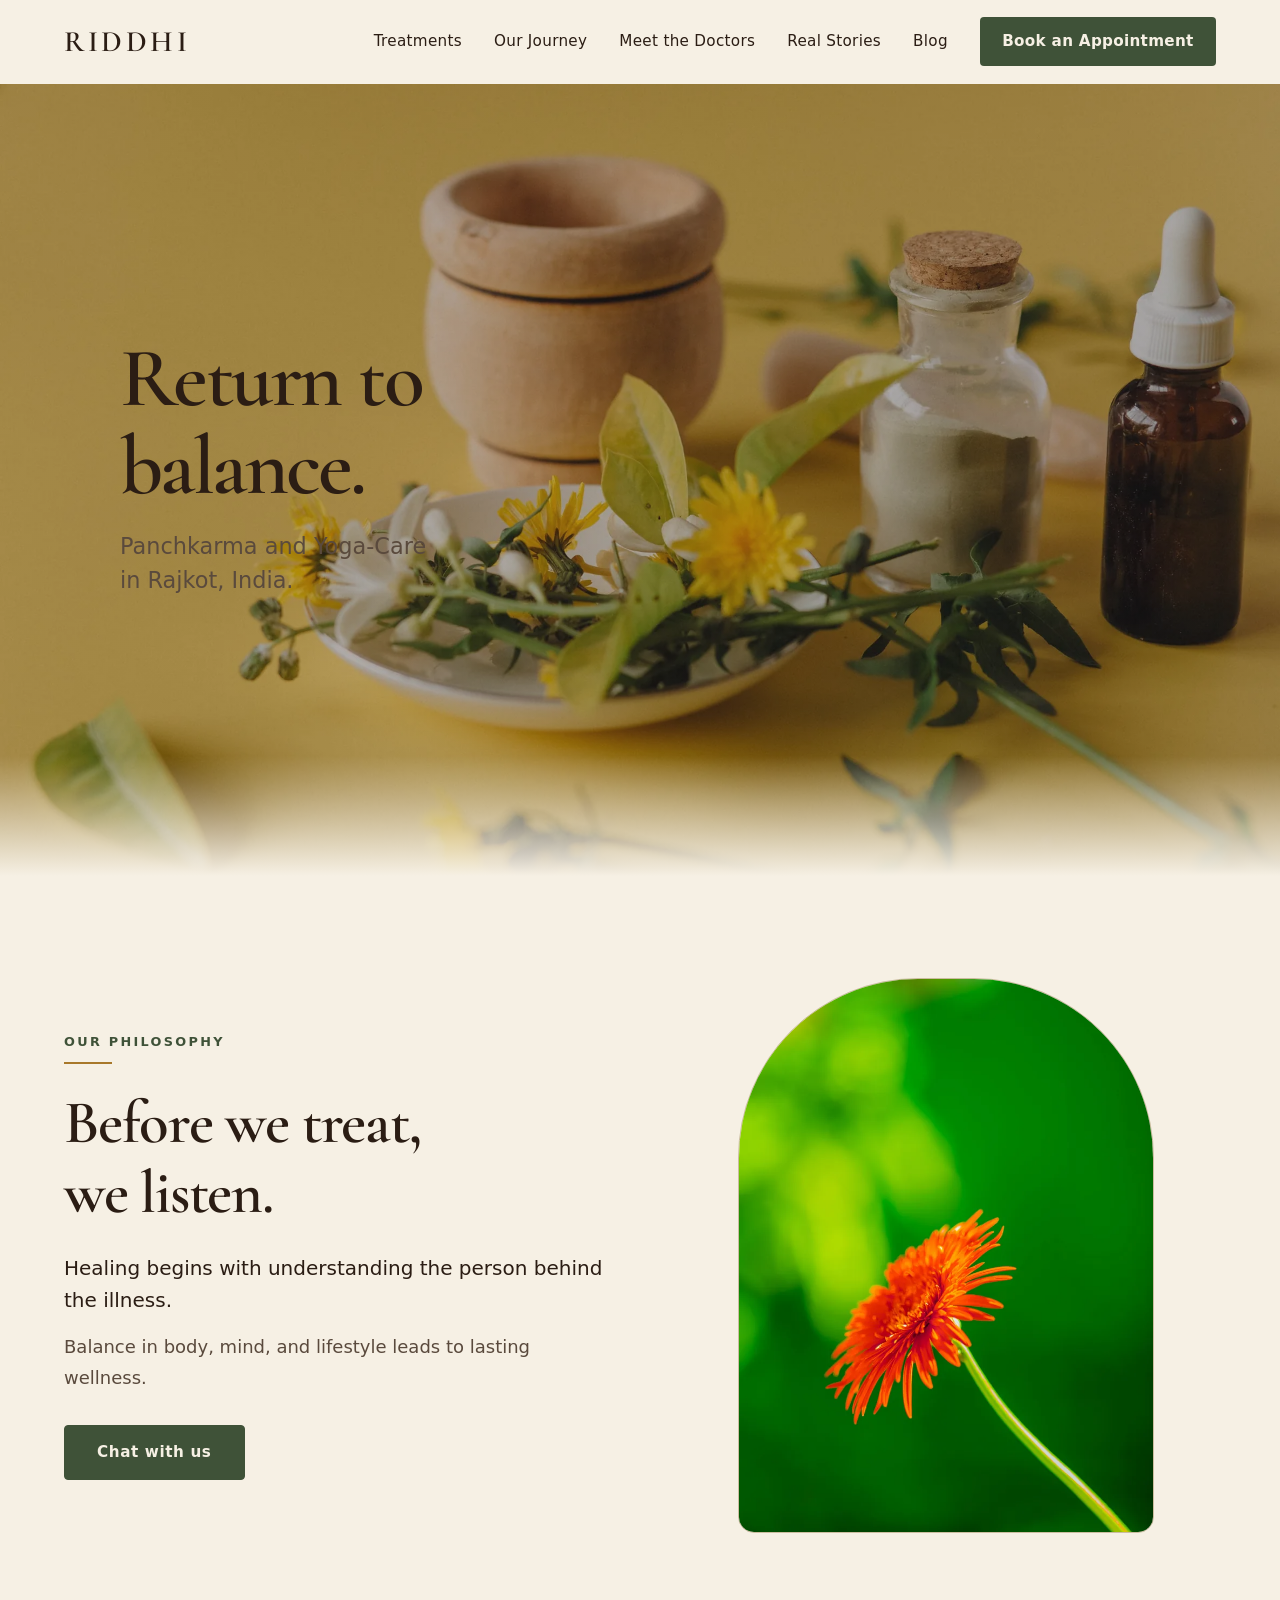
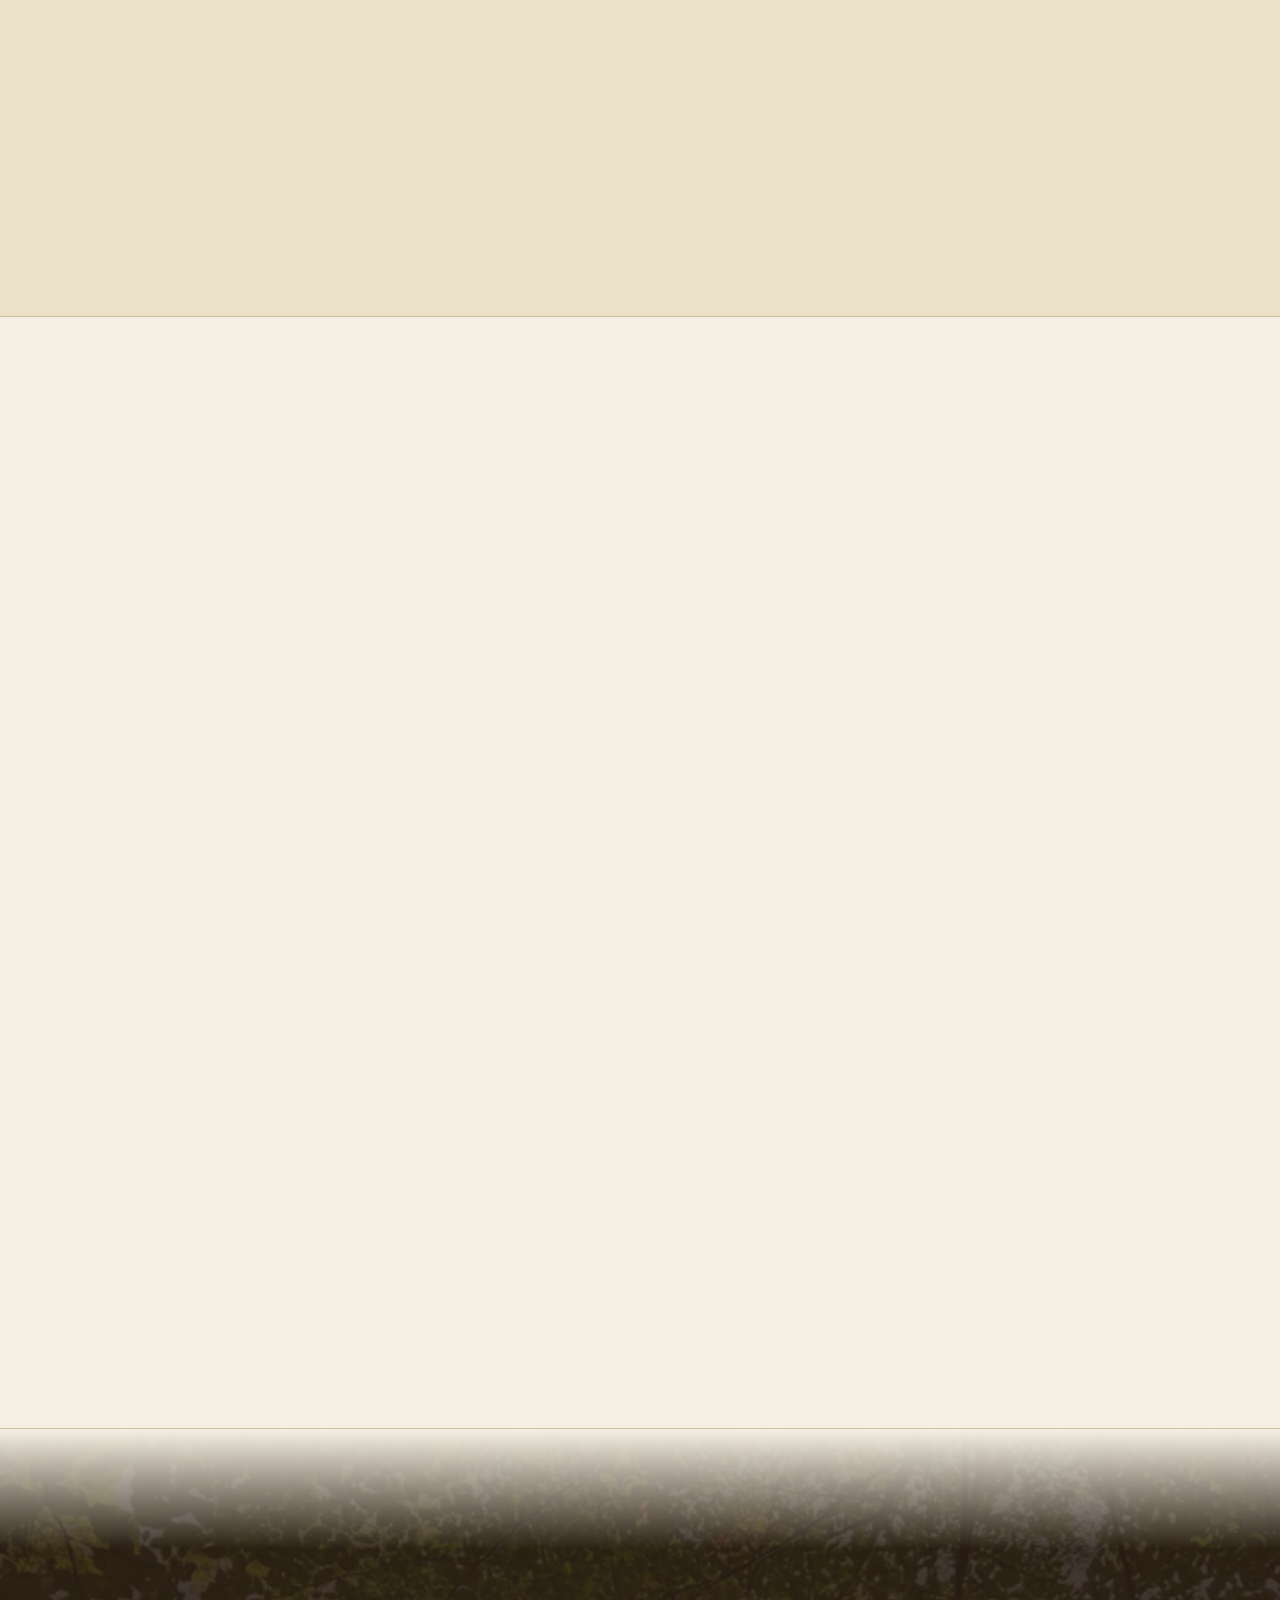
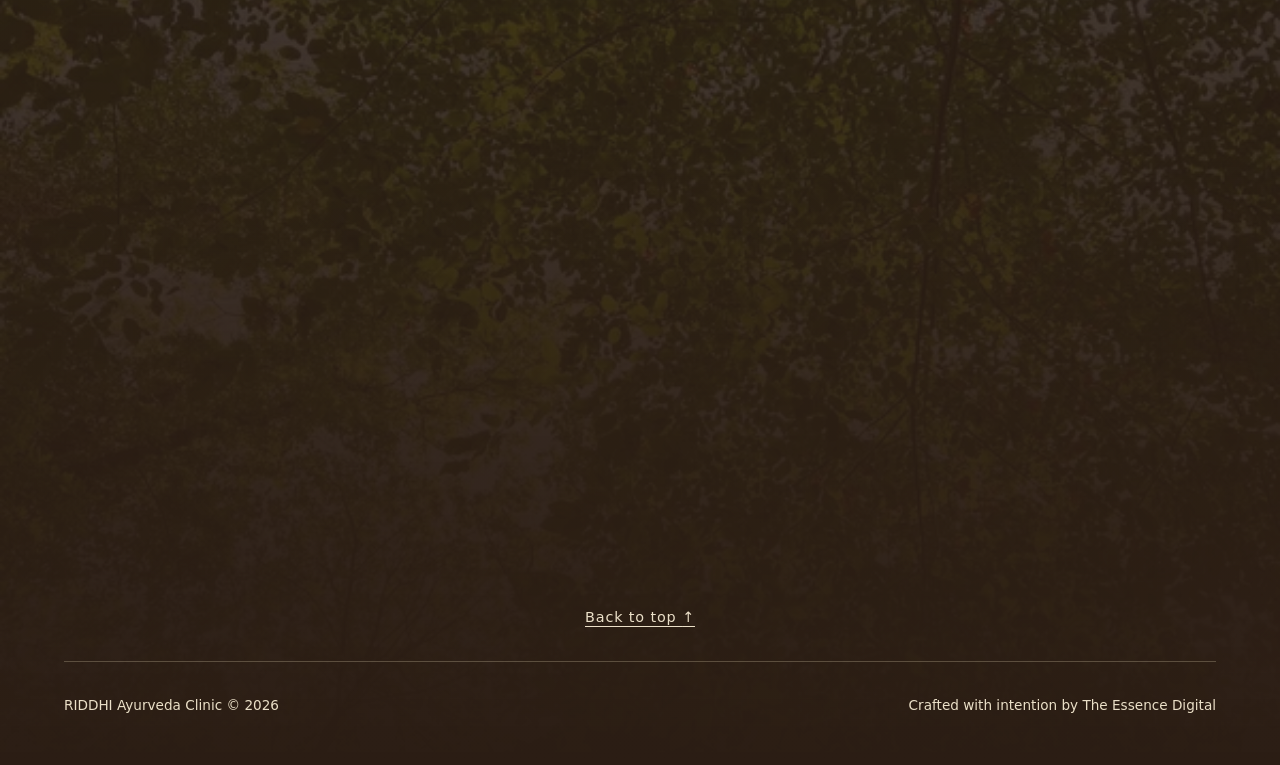
==== commit c4105a44: "new transition and stuff" ====
--- a/index.html
+++ b/index.html
@@ -1,5 +1,5 @@
 <!doctype html>
-<html lang="en">
+<html lang="en" class="has-intro">
   <head>
     <meta charset="UTF-8" />
     <meta name="viewport" content="width=device-width, initial-scale=1" />
@@ -14,9 +14,20 @@
     <link rel="preload" as="image" href="./assets/images/hero.webp" fetchpriority="high" />
 
     <link rel="stylesheet" href="styles.css" />
+    <noscript>
+      <style>
+        .intro-backdrop { display: none !important; }
+        .site-header .brand-wordmark, .desktop-nav, .menu-button, .hero__content { opacity: 1 !important; transform: none !important; }
+      </style>
+    </noscript>
     <title>Riddhi Ayurveda Clinic</title>
   </head>
   <body>
+    <!-- Valar-Style Intro Overlay -->
+    <div class="intro-backdrop" id="intro-backdrop" aria-hidden="true">
+      <span class="intro-wordmark">RIDDHI</span>
+    </div>
+
     <!-- Sticky Navigation Header -->
     <header class="site-header">
       <div class="brand-lockup">
--- a/styles.css
+++ b/styles.css
@@ -276,8 +276,8 @@
   right: 0;
   z-index: 100;
   height: var(--header-height);
-  background-color: var(--ivory);
-  border-bottom: 1px solid var(--line);
+  background-color: transparent;
+  border-bottom: 1px solid transparent;
   display: flex;
   align-items: center;
   justify-content: space-between;
@@ -294,6 +294,7 @@
   font-size: 1.85rem;
   font-weight: 600;
   letter-spacing: 0.12em;
+  line-height: 1;
   color: var(--bark) !important;
   text-decoration: none !important;
 }
@@ -493,9 +494,9 @@
   position: relative;
   z-index: 2;
   max-width: 38rem;
-  background-color: rgba(246, 240, 228, 0.94);
+  background-color: transparent;
   padding: clamp(2rem, 5vw, 3.5rem);
-  border: 1px solid var(--line);
+  border: none;
   border-radius: 8px;
   margin-top: 2rem;
 }
@@ -1603,3 +1604,99 @@
   color: var(--bark-soft);
   margin: 0;
 }
+
+/* ==========================================================================
+   INTRO OVERLAY & VALAR-STYLE SCROLL TRANSITION
+   ========================================================================== */
+.intro-backdrop {
+  position: fixed;
+  inset: 0;
+  width: 100vw;
+  height: 100vh;
+  height: 100dvh;
+  z-index: 999;
+  background-color: var(--ivory);
+  display: flex;
+  align-items: center;
+  justify-content: center;
+  pointer-events: auto;
+  opacity: 1;
+  visibility: visible;
+  transition: opacity 1.1s cubic-bezier(0.16, 1, 0.3, 1), visibility 1.1s cubic-bezier(0.16, 1, 0.3, 1);
+}
+
+.intro-wordmark {
+  display: inline-block;
+  font-family: var(--serif);
+  font-size: clamp(3.2rem, 8vw, 6.25rem);
+  font-weight: 600;
+  letter-spacing: 0.12em;
+  color: var(--bark);
+  line-height: 1;
+  text-align: center;
+  user-select: none;
+  -webkit-user-select: none;
+  transform-origin: center center;
+  transition: transform 1.25s cubic-bezier(0.16, 1, 0.3, 1);
+  will-change: transform;
+}
+
+/* While intro is active on initial load */
+html.has-intro .site-header .brand-wordmark {
+  opacity: 0;
+}
+
+html.has-intro .desktop-nav,
+html.has-intro .menu-button {
+  opacity: 0;
+  transform: translateY(-8px);
+}
+
+html.has-intro .hero__content {
+  opacity: 0 !important;
+  transform: translateY(28px) !important;
+}
+
+/* While intro is transitioning on scroll */
+html.intro-transitioning .intro-backdrop {
+  opacity: 0;
+  visibility: hidden;
+  pointer-events: none;
+}
+
+html.intro-transitioning .desktop-nav,
+html.intro-transitioning .menu-button {
+  opacity: 1;
+  transform: translateY(0);
+  transition: opacity 0.8s cubic-bezier(0.16, 1, 0.3, 1) 0.4s, transform 0.8s cubic-bezier(0.16, 1, 0.3, 1) 0.4s;
+}
+
+html.intro-transitioning .hero__content {
+  opacity: 1 !important;
+  transform: translateY(0) !important;
+  transition: opacity 1s cubic-bezier(0.16, 1, 0.3, 1) 0.25s, transform 1s cubic-bezier(0.16, 1, 0.3, 1) 0.25s !important;
+}
+
+/* Once intro transition is completed */
+html.intro-done .site-header .brand-wordmark {
+  opacity: 1;
+}
+
+html.intro-done .intro-backdrop {
+  display: none !important;
+}
+
+@media (prefers-reduced-motion: reduce) {
+  .intro-backdrop {
+    display: none !important;
+  }
+  .site-header .brand-wordmark,
+  .desktop-nav,
+  .menu-button,
+  .hero__content {
+    opacity: 1 !important;
+    transform: none !important;
+    transition: none !important;
+  }
+}
+
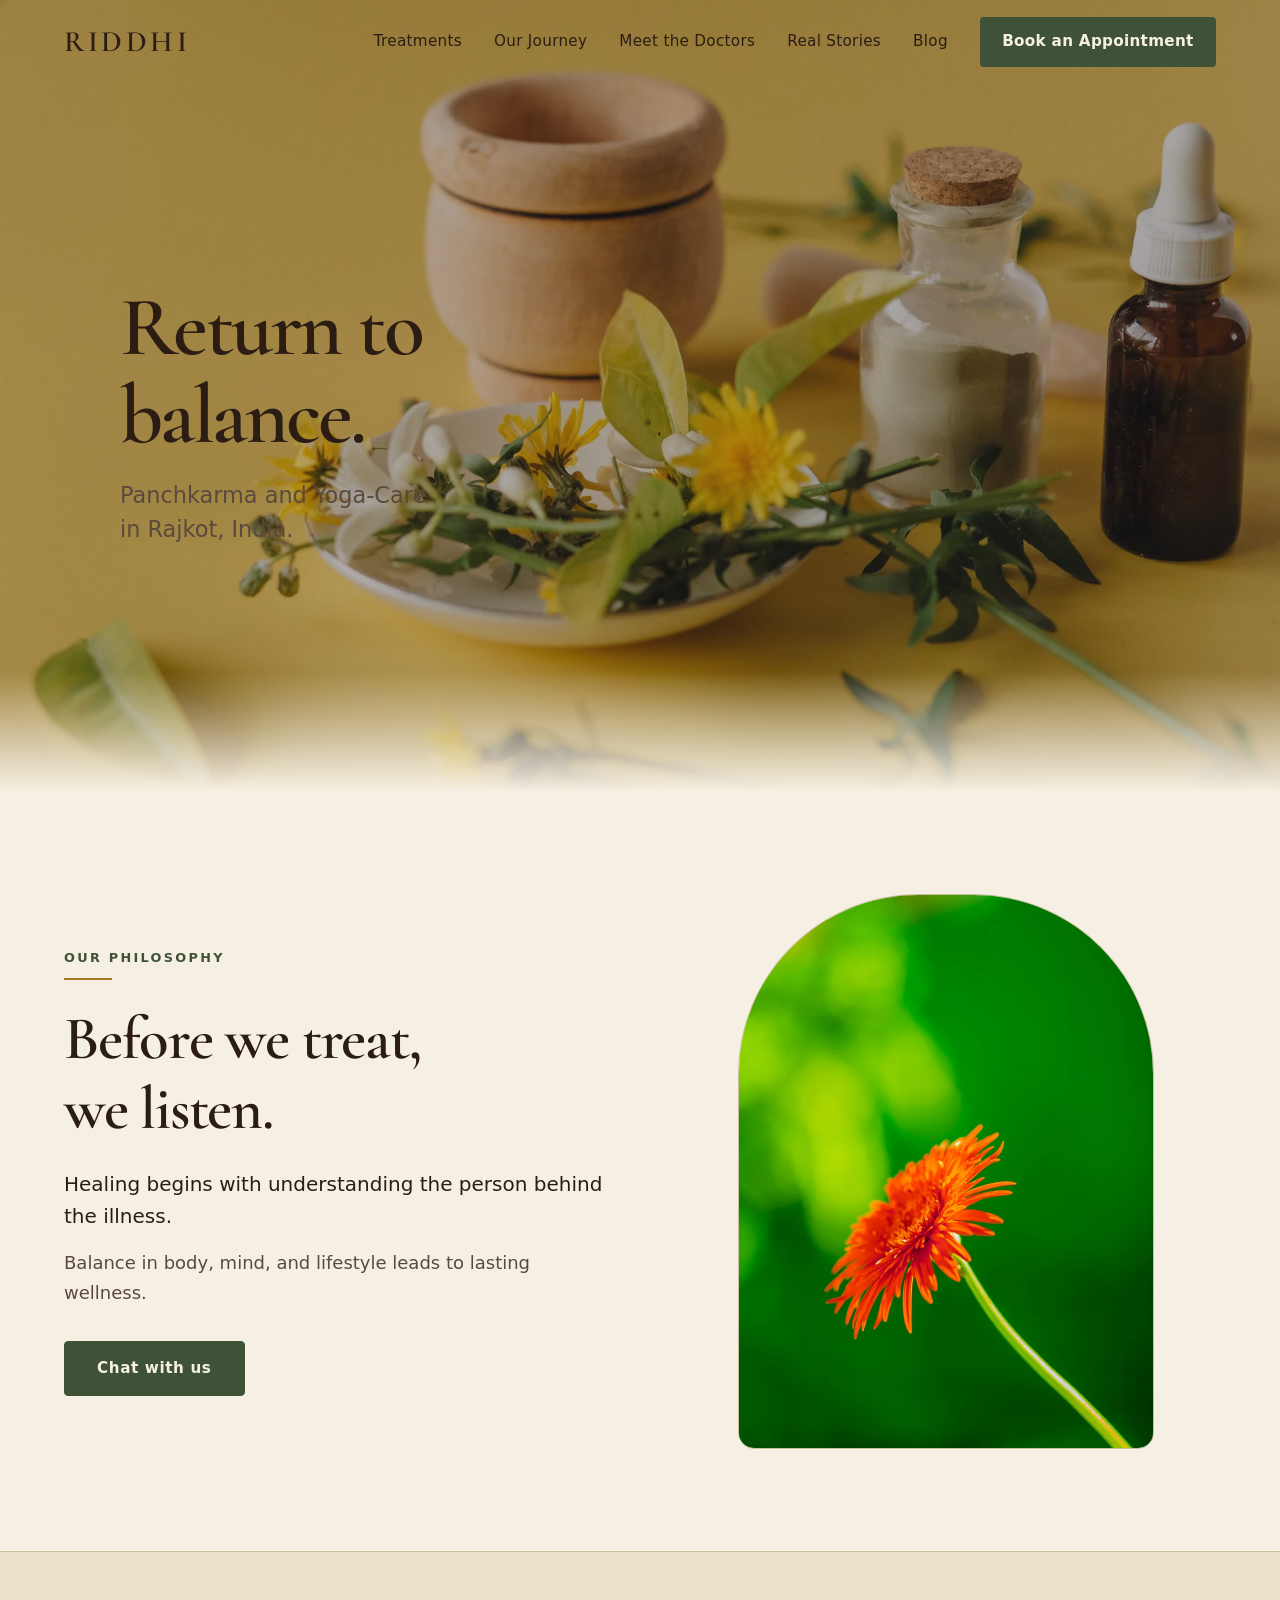
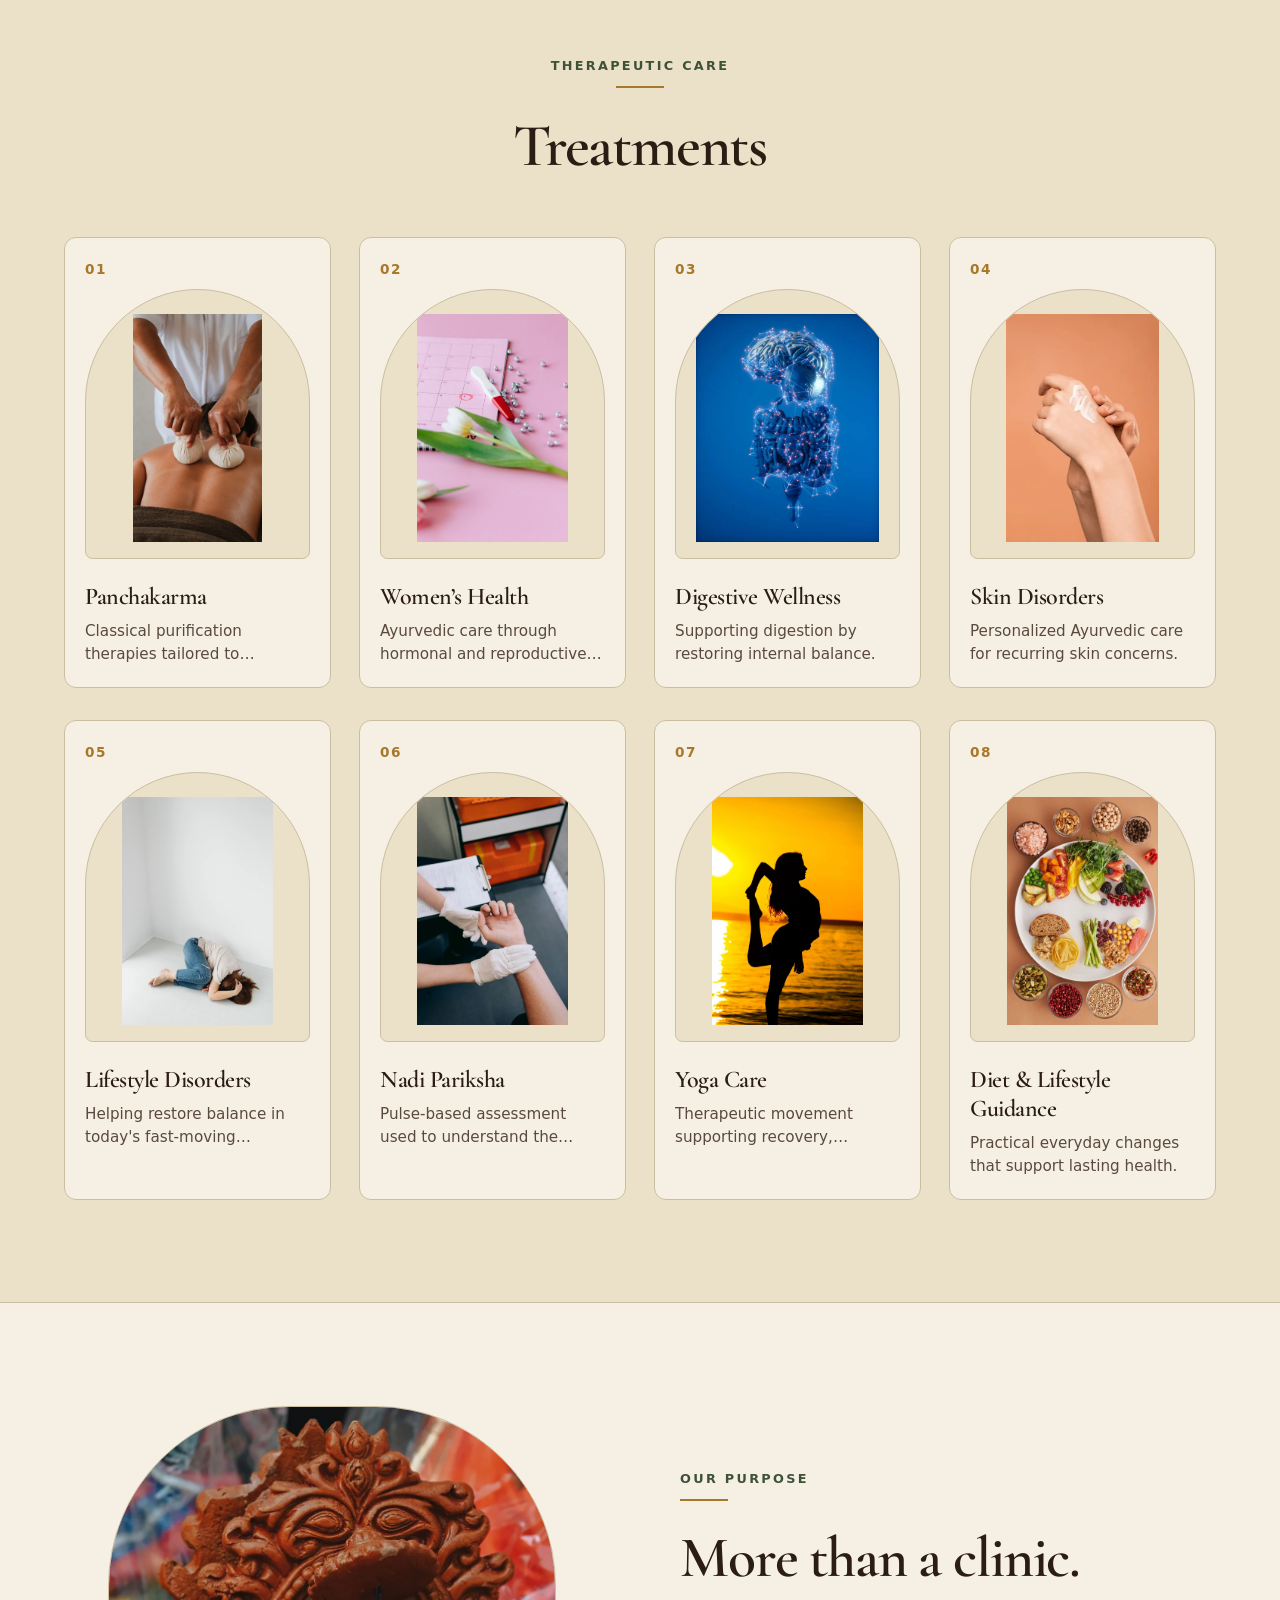
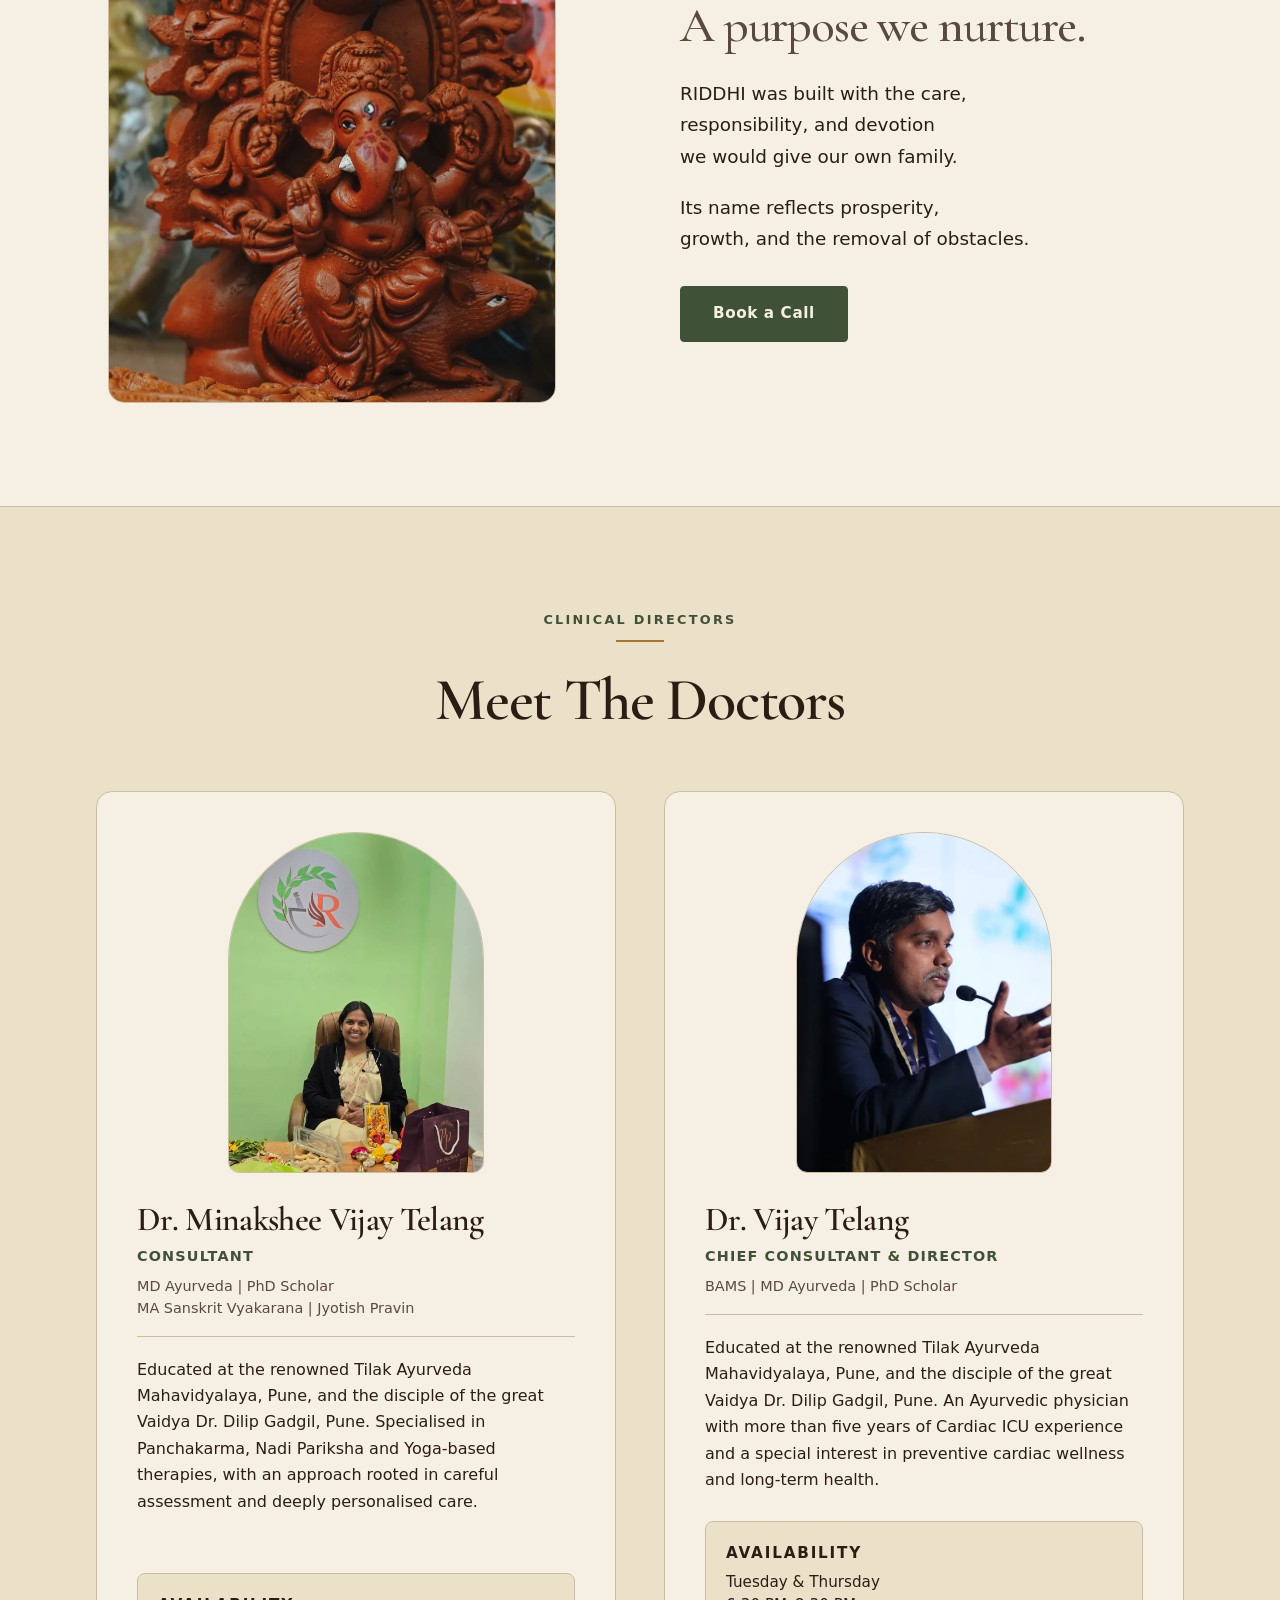
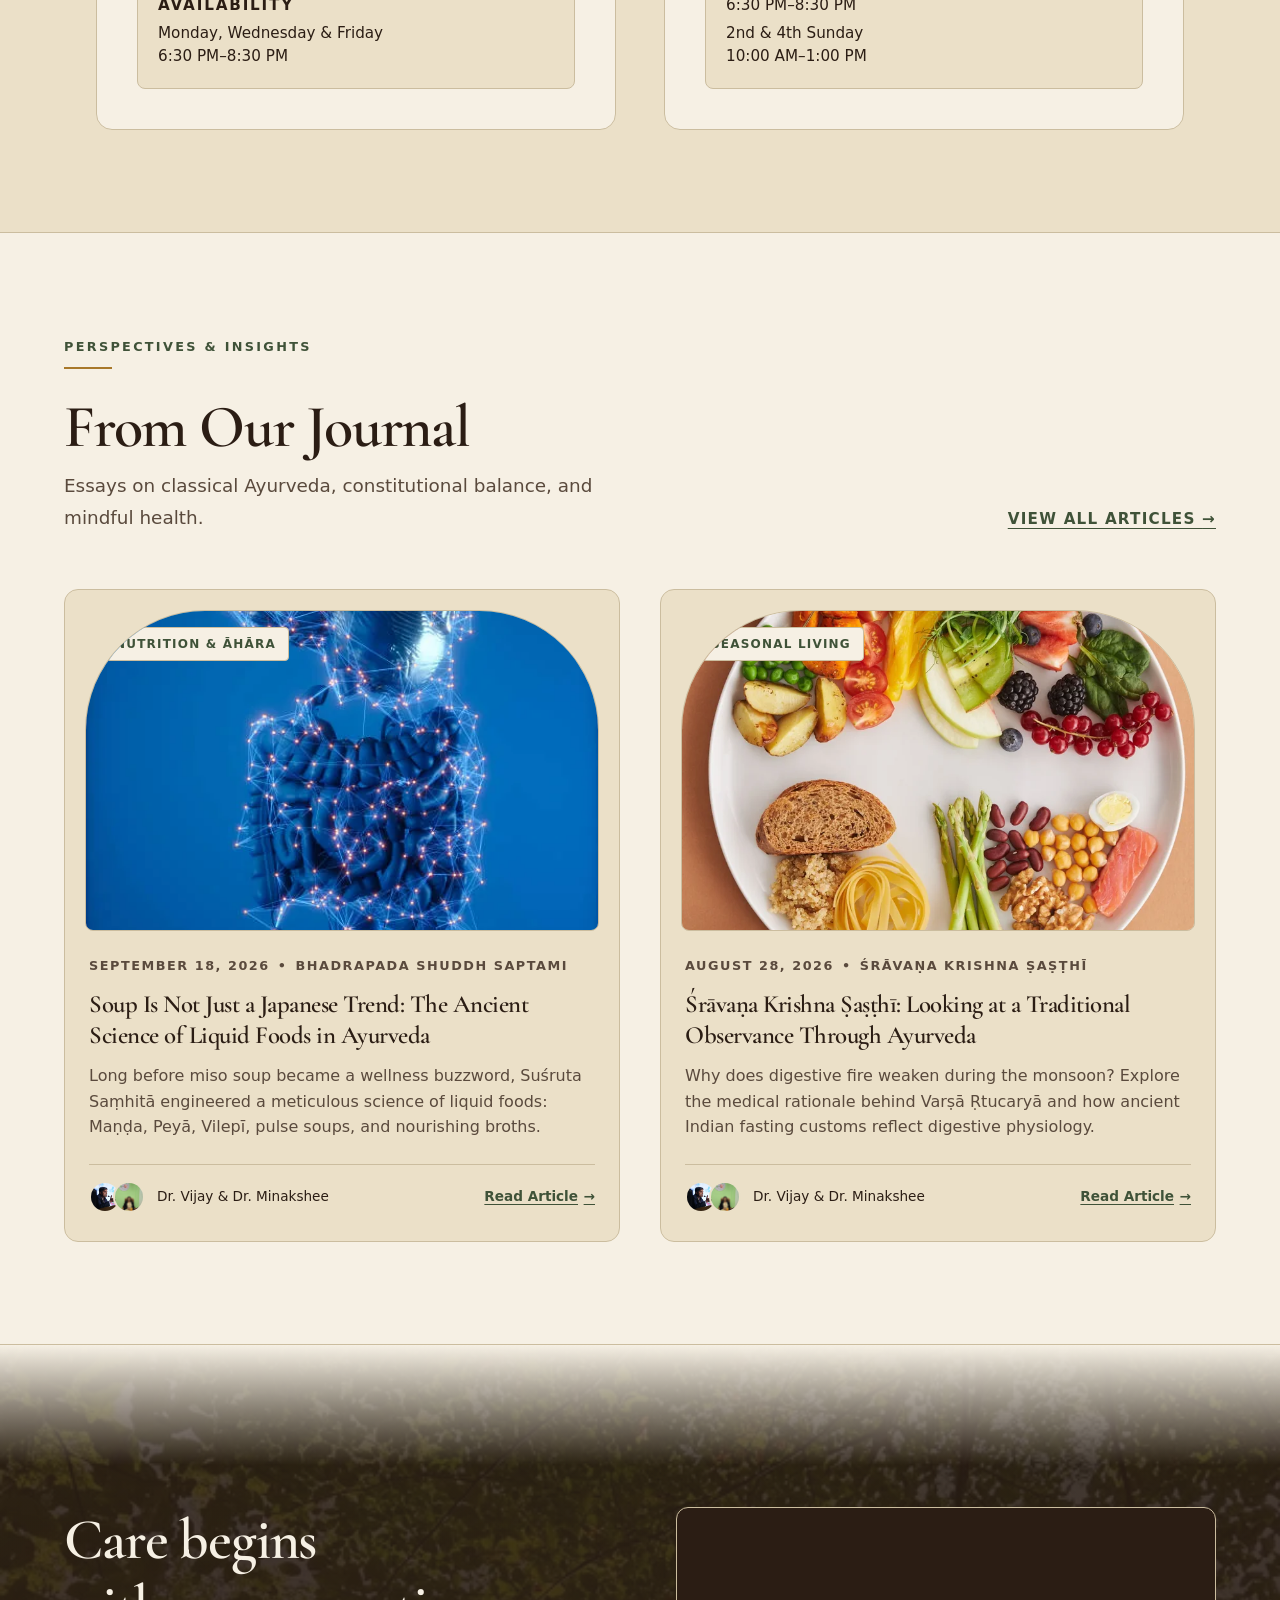
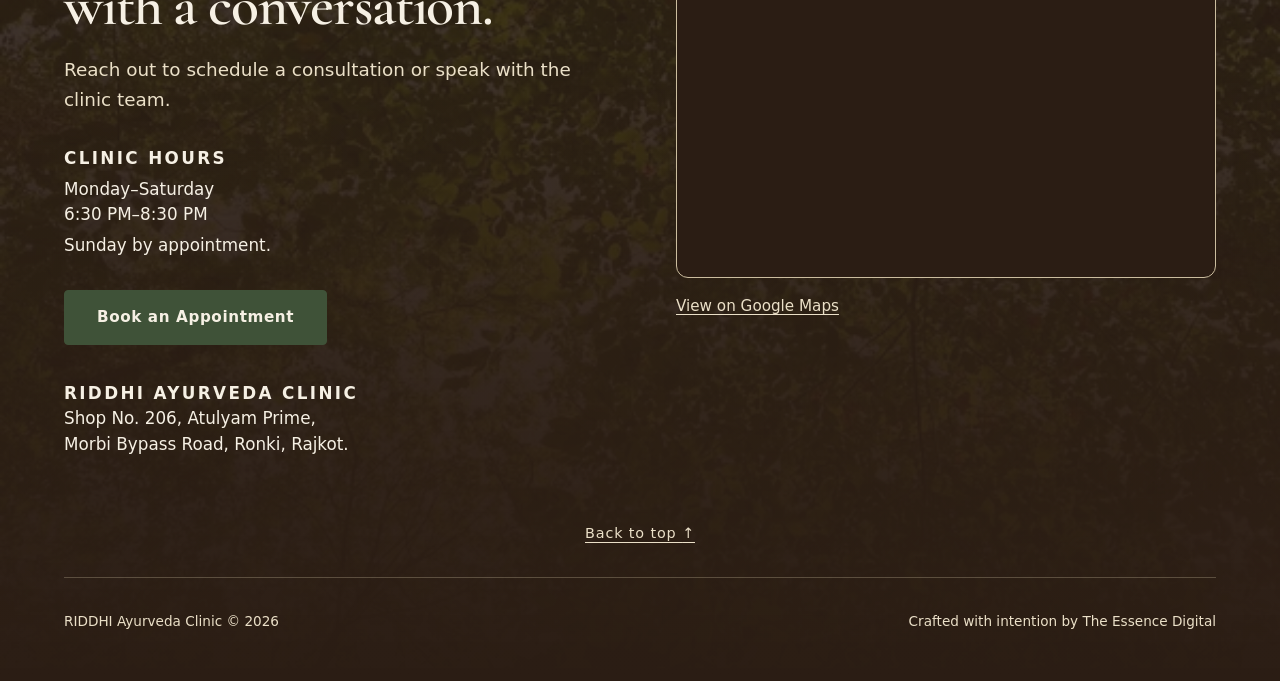
==== commit b29544d5: "new transition and stuff v2" ====
--- a/index.html
+++ b/index.html
@@ -1,9 +1,9 @@
 <!doctype html>
-<html lang="en" class="has-intro">
+<html lang="en" class="is-loading">
   <head>
     <meta charset="UTF-8" />
     <meta name="viewport" content="width=device-width, initial-scale=1" />
-    <meta name="theme-color" content="#f6f0e4" />
+    <meta name="theme-color" content="#18100d" />
     <meta name="description" content="Riddhi Ayurveda Clinic — return to balance. Panchkarma and Yoga-Care in Rajkot, India." />
     
     <!-- Self-hosted Cormorant Garamond font preloads -->
@@ -16,19 +16,28 @@
     <link rel="stylesheet" href="styles.css" />
     <noscript>
       <style>
-        .intro-backdrop { display: none !important; }
-        .site-header .brand-wordmark, .desktop-nav, .menu-button, .hero__content { opacity: 1 !important; transform: none !important; }
+        html.is-loading .site-header,
+        .site-header,
+        .hero__image,
+        .hero__title-line-inner,
+        .hero__statement,
+        .hero .primary-action,
+        .fade-in,
+        .fade-in > * {
+          opacity: 1 !important;
+          visibility: visible !important;
+          transform: none !important;
+          transition: none !important;
+        }
       </style>
     </noscript>
     <title>Riddhi Ayurveda Clinic</title>
   </head>
   <body>
-    <!-- Valar-Style Intro Overlay -->
-    <div class="intro-backdrop" id="intro-backdrop" aria-hidden="true">
-      <span class="intro-wordmark">RIDDHI</span>
-    </div>
-
-    <!-- Sticky Navigation Header -->
+    <!-- 1px Sentinel for Navbar solid transition -->
+    <div id="top-sentinel" class="top-sentinel" aria-hidden="true"></div>
+
+    <!-- Navigation Header -->
     <header class="site-header">
       <div class="brand-lockup">
         <a class="brand-wordmark" href="#top" aria-label="RIDDHI home">RIDDHI</a>
@@ -53,8 +62,15 @@
     <main>
       <!-- Hero Section -->
       <section id="top" class="hero" aria-labelledby="hero-title">
-        <div class="hero__content fade-in">
-          <h1 id="hero-title">Return to<br />balance.</h1>
+        <div class="hero__media" aria-hidden="true">
+          <img class="hero__image" src="./assets/images/hero.webp" alt="" fetchpriority="high" width="1920" height="1280" />
+          <div class="hero__overlay"></div>
+        </div>
+        <div class="hero__content">
+          <h1 id="hero-title" class="hero__title">
+            <span class="hero__title-line"><span class="hero__title-line-inner">Return to</span></span>
+            <span class="hero__title-line"><span class="hero__title-line-inner">balance.</span></span>
+          </h1>
           <p class="hero__statement">Panchkarma and Yoga-Care<br />in Rajkot, India.</p>
         </div>
       </section>
--- a/styles.css
+++ b/styles.css
@@ -52,7 +52,7 @@
 }
 
 html {
-  background-color: var(--ivory);
+  background-color: #18100d;
   color: var(--bark);
   font-size: 16px;
   scroll-behavior: smooth;
@@ -63,7 +63,7 @@
 body {
   margin: 0;
   min-width: 20rem;
-  background-color: var(--ivory);
+  background-color: #18100d;
   color: var(--bark);
   font-family: var(--sans);
   font-size: 1.125rem; /* 18px */
@@ -239,22 +239,76 @@
 /* --------------------------------------------------------------------------
    7. ANIMATIONS (INTERSECTION OBSERVER RISE & FADE)
    -------------------------------------------------------------------------- */
+.top-sentinel {
+  position: absolute;
+  top: 40px;
+  left: 0;
+  width: 1px;
+  height: 1px;
+  pointer-events: none;
+  opacity: 0;
+  visibility: hidden;
+}
+
 .fade-in {
   opacity: 0;
-  transform: translateY(16px);
-  transition: opacity 0.6s ease, transform 0.6s ease;
+  transform: translateY(24px);
+  will-change: transform, opacity;
+  transition: opacity 800ms ease-out, transform 800ms cubic-bezier(0.22, 1, 0.36, 1);
 }
 
 .fade-in.is-visible {
   opacity: 1;
   transform: translateY(0);
 }
+
+/* Stagger direct children for multi-child containers */
+.care-grid.fade-in > *,
+.blog-grid.fade-in > *,
+.doctors-spread.fade-in > * {
+  opacity: 0;
+  transform: translateY(24px);
+  will-change: transform, opacity;
+  transition: opacity 800ms ease-out, transform 800ms cubic-bezier(0.22, 1, 0.36, 1);
+}
+
+.care-grid.fade-in.is-visible > *,
+.blog-grid.fade-in.is-visible > *,
+.doctors-spread.fade-in.is-visible > * {
+  opacity: 1;
+  transform: translateY(0);
+}
+
+.care-grid.fade-in.is-visible > *:nth-child(1),
+.blog-grid.fade-in.is-visible > *:nth-child(1),
+.doctors-spread.fade-in.is-visible > *:nth-child(1) { transition-delay: 0ms; }
+
+.care-grid.fade-in.is-visible > *:nth-child(2),
+.blog-grid.fade-in.is-visible > *:nth-child(2),
+.doctors-spread.fade-in.is-visible > *:nth-child(2) { transition-delay: 90ms; }
+
+.care-grid.fade-in.is-visible > *:nth-child(3),
+.blog-grid.fade-in.is-visible > *:nth-child(3),
+.doctors-spread.fade-in.is-visible > *:nth-child(3) { transition-delay: 180ms; }
+
+.care-grid.fade-in.is-visible > *:nth-child(4),
+.blog-grid.fade-in.is-visible > *:nth-child(4),
+.doctors-spread.fade-in.is-visible > *:nth-child(4) { transition-delay: 270ms; }
+
+.care-grid.fade-in.is-visible > *:nth-child(5),
+.blog-grid.fade-in.is-visible > *:nth-child(5),
+.doctors-spread.fade-in.is-visible > *:nth-child(5) { transition-delay: 360ms; }
+
+.care-grid.fade-in.is-visible > *:nth-child(6),
+.blog-grid.fade-in.is-visible > *:nth-child(6),
+.doctors-spread.fade-in.is-visible > *:nth-child(6) { transition-delay: 450ms; }
 
 @media (prefers-reduced-motion: reduce) {
   html {
     scroll-behavior: auto;
   }
-  .fade-in {
+  .fade-in,
+  .fade-in > * {
     opacity: 1 !important;
     transform: none !important;
     transition: none !important;
@@ -266,22 +320,74 @@
 
 /* --------------------------------------------------------------------------
    8. NAVIGATION HEADER
-   Ivory bar with thin --line bottom border, serif RIDDHI wordmark,
-   and solid moss "Book an Appointment" button.
+   Fixed transparent bar at top, transitions solid on scroll.
+   Serif RIDDHI wordmark, links, and solid moss "Book an Appointment" button.
    -------------------------------------------------------------------------- */
 .site-header {
-  position: sticky;
+  position: fixed;
   top: 0;
   left: 0;
   right: 0;
   z-index: 100;
   height: var(--header-height);
-  background-color: transparent;
-  border-bottom: 1px solid transparent;
+  background: transparent;
+  border: none;
+  box-shadow: none;
+  backdrop-filter: none;
+  -webkit-backdrop-filter: none;
   display: flex;
   align-items: center;
   justify-content: space-between;
   padding: 0 var(--page-padding);
+  opacity: 0;
+  visibility: hidden;
+  will-change: opacity;
+  transition: opacity 700ms ease-out 1400ms, visibility 700ms ease-out 1400ms;
+}
+
+html.is-ready .site-header {
+  opacity: 1;
+  visibility: visible;
+}
+
+/* Smooth solid background fade-in via pseudo-element */
+.site-header::before {
+  content: "";
+  position: absolute;
+  inset: 0;
+  background-color: var(--ivory);
+  border-bottom: 1px solid var(--line);
+  opacity: 0;
+  pointer-events: none;
+  z-index: -1;
+  transition: opacity 0.3s ease-out;
+}
+
+.site-header.nav--solid::before {
+  opacity: 1;
+}
+
+/* Standalone pages without hero reveal immediately without delay */
+body:not(:has(.hero)),
+html:not(:has(.hero)) {
+  background-color: var(--ivory);
+}
+
+body:not(:has(.hero)) .site-header,
+html.no-hero .site-header {
+  opacity: 1;
+  visibility: visible;
+  transition: none;
+}
+
+body:not(:has(.hero)) .site-header::before,
+html.no-hero .site-header::before {
+  opacity: 1;
+}
+
+body:not(:has(.hero)) .blog-container,
+body:not(:has(.hero)) .article-container {
+  padding-top: calc(var(--header-height) + 2.5rem);
 }
 
 .brand-lockup {
@@ -479,20 +585,55 @@
   min-height: 88vh;
   display: flex;
   align-items: center;
-  padding: calc(var(--header-height) * 0.5) var(--page-padding) var(--section-padding);
-  background:
-    linear-gradient(
-      180deg,
-      rgba(43, 29, 20, 0.35) 0%,
-      rgba(43, 29, 20, 0.35) calc(100% - 120px),
-      var(--ivory) 100%
-    ),
-    url("./assets/images/hero.webp") center / cover no-repeat;
+  padding: calc(var(--header-height) + 1.5rem) var(--page-padding) var(--section-padding);
+  background-color: #18100d;
+  overflow: hidden;
+}
+
+.hero__media {
+  position: absolute;
+  inset: 0;
+  width: 100%;
+  height: 100%;
+  overflow: hidden;
+  pointer-events: none;
+  z-index: 1;
+}
+
+.hero__image {
+  position: absolute;
+  inset: 0;
+  width: 100%;
+  height: 100%;
+  object-fit: cover;
+  object-position: center;
+  opacity: 0;
+  transform: scale(1.06);
+  will-change: transform, opacity;
+  transition: opacity 1800ms ease-out, transform 1800ms cubic-bezier(0.22, 1, 0.36, 1);
+}
+
+.hero__overlay {
+  position: absolute;
+  inset: 0;
+  background: linear-gradient(
+    180deg,
+    rgba(43, 29, 20, 0.35) 0%,
+    rgba(43, 29, 20, 0.35) calc(100% - 120px),
+    var(--ivory) 100%
+  );
+  pointer-events: none;
+  z-index: 2;
+}
+
+html.is-ready .hero__image {
+  opacity: 1;
+  transform: scale(1);
 }
 
 .hero__content {
   position: relative;
-  z-index: 2;
+  z-index: 3;
   max-width: 38rem;
   background-color: transparent;
   padding: clamp(2rem, 5vw, 3.5rem);
@@ -501,12 +642,35 @@
   margin-top: 2rem;
 }
 
-.hero h1 {
+.hero h1,
+.hero__title {
   font-size: clamp(3rem, 7.5vw, 5.25rem);
   line-height: 1.05;
   letter-spacing: -0.03em;
   color: var(--bark);
   margin-bottom: 1.25rem;
+}
+
+.hero__title-line {
+  display: block;
+  overflow: hidden;
+}
+
+.hero__title-line-inner {
+  display: block;
+  transform: translateY(100%);
+  will-change: transform;
+  transition: transform 900ms cubic-bezier(0.22, 1, 0.36, 1);
+}
+
+html.is-ready .hero__title-line:nth-child(1) .hero__title-line-inner {
+  transform: translateY(0);
+  transition-delay: 300ms;
+}
+
+html.is-ready .hero__title-line:nth-child(2) .hero__title-line-inner {
+  transform: translateY(0);
+  transition-delay: 420ms;
 }
 
 .hero__statement {
@@ -514,6 +678,40 @@
   line-height: 1.5;
   color: var(--bark-soft);
   margin-bottom: 0;
+  opacity: 0;
+  transform: translateY(16px);
+  will-change: transform, opacity;
+  transition: opacity 800ms ease-out, transform 800ms cubic-bezier(0.22, 1, 0.36, 1);
+}
+
+.hero .primary-action,
+.hero__action {
+  opacity: 0;
+  transform: translateY(16px);
+  will-change: transform, opacity;
+  transition: opacity 800ms ease-out, transform 800ms cubic-bezier(0.22, 1, 0.36, 1);
+}
+
+html.is-ready .hero__statement {
+  opacity: 1;
+  transform: translateY(0);
+  transition-delay: 800ms;
+}
+
+html.is-ready .hero .primary-action,
+html.is-ready .hero__action {
+  opacity: 1;
+  transform: translateY(0);
+  transition-delay: 900ms;
+}
+
+/* Remove will-change after intro sequence */
+html.intro-completed .hero__image,
+html.intro-completed .hero__title-line-inner,
+html.intro-completed .hero__statement,
+html.intro-completed .hero .primary-action,
+html.intro-completed .site-header {
+  will-change: auto;
 }
 
 /* --------------------------------------------------------------------------
@@ -1606,95 +1804,27 @@
 }
 
 /* ==========================================================================
-   INTRO OVERLAY & VALAR-STYLE SCROLL TRANSITION
+   GLOBAL ACCESSIBILITY OVERRIDES (PREFERS-REDUCED-MOTION)
    ========================================================================== */
-.intro-backdrop {
-  position: fixed;
-  inset: 0;
-  width: 100vw;
-  height: 100vh;
-  height: 100dvh;
-  z-index: 999;
-  background-color: var(--ivory);
-  display: flex;
-  align-items: center;
-  justify-content: center;
-  pointer-events: auto;
-  opacity: 1;
-  visibility: visible;
-  transition: opacity 1.1s cubic-bezier(0.16, 1, 0.3, 1), visibility 1.1s cubic-bezier(0.16, 1, 0.3, 1);
-}
-
-.intro-wordmark {
-  display: inline-block;
-  font-family: var(--serif);
-  font-size: clamp(3.2rem, 8vw, 6.25rem);
-  font-weight: 600;
-  letter-spacing: 0.12em;
-  color: var(--bark);
-  line-height: 1;
-  text-align: center;
-  user-select: none;
-  -webkit-user-select: none;
-  transform-origin: center center;
-  transition: transform 1.25s cubic-bezier(0.16, 1, 0.3, 1);
-  will-change: transform;
-}
-
-/* While intro is active on initial load */
-html.has-intro .site-header .brand-wordmark {
-  opacity: 0;
-}
-
-html.has-intro .desktop-nav,
-html.has-intro .menu-button {
-  opacity: 0;
-  transform: translateY(-8px);
-}
-
-html.has-intro .hero__content {
-  opacity: 0 !important;
-  transform: translateY(28px) !important;
-}
-
-/* While intro is transitioning on scroll */
-html.intro-transitioning .intro-backdrop {
-  opacity: 0;
-  visibility: hidden;
-  pointer-events: none;
-}
-
-html.intro-transitioning .desktop-nav,
-html.intro-transitioning .menu-button {
-  opacity: 1;
-  transform: translateY(0);
-  transition: opacity 0.8s cubic-bezier(0.16, 1, 0.3, 1) 0.4s, transform 0.8s cubic-bezier(0.16, 1, 0.3, 1) 0.4s;
-}
-
-html.intro-transitioning .hero__content {
-  opacity: 1 !important;
-  transform: translateY(0) !important;
-  transition: opacity 1s cubic-bezier(0.16, 1, 0.3, 1) 0.25s, transform 1s cubic-bezier(0.16, 1, 0.3, 1) 0.25s !important;
-}
-
-/* Once intro transition is completed */
-html.intro-done .site-header .brand-wordmark {
-  opacity: 1;
-}
-
-html.intro-done .intro-backdrop {
-  display: none !important;
-}
-
 @media (prefers-reduced-motion: reduce) {
-  .intro-backdrop {
-    display: none !important;
+  html {
+    scroll-behavior: auto;
   }
-  .site-header .brand-wordmark,
-  .desktop-nav,
-  .menu-button,
-  .hero__content {
+  *, *::before, *::after {
+    animation-duration: 0.01ms !important;
+    animation-iteration-count: 1 !important;
+    transition-duration: 0.01ms !important;
+    scroll-behavior: auto !important;
+  }
+  .site-header,
+  .hero__image,
+  .hero__title-line-inner,
+  .hero__statement,
+  .hero .primary-action,
+  .fade-in,
+  .fade-in > * {
     opacity: 1 !important;
+    visibility: visible !important;
     transform: none !important;
     transition: none !important;
   }
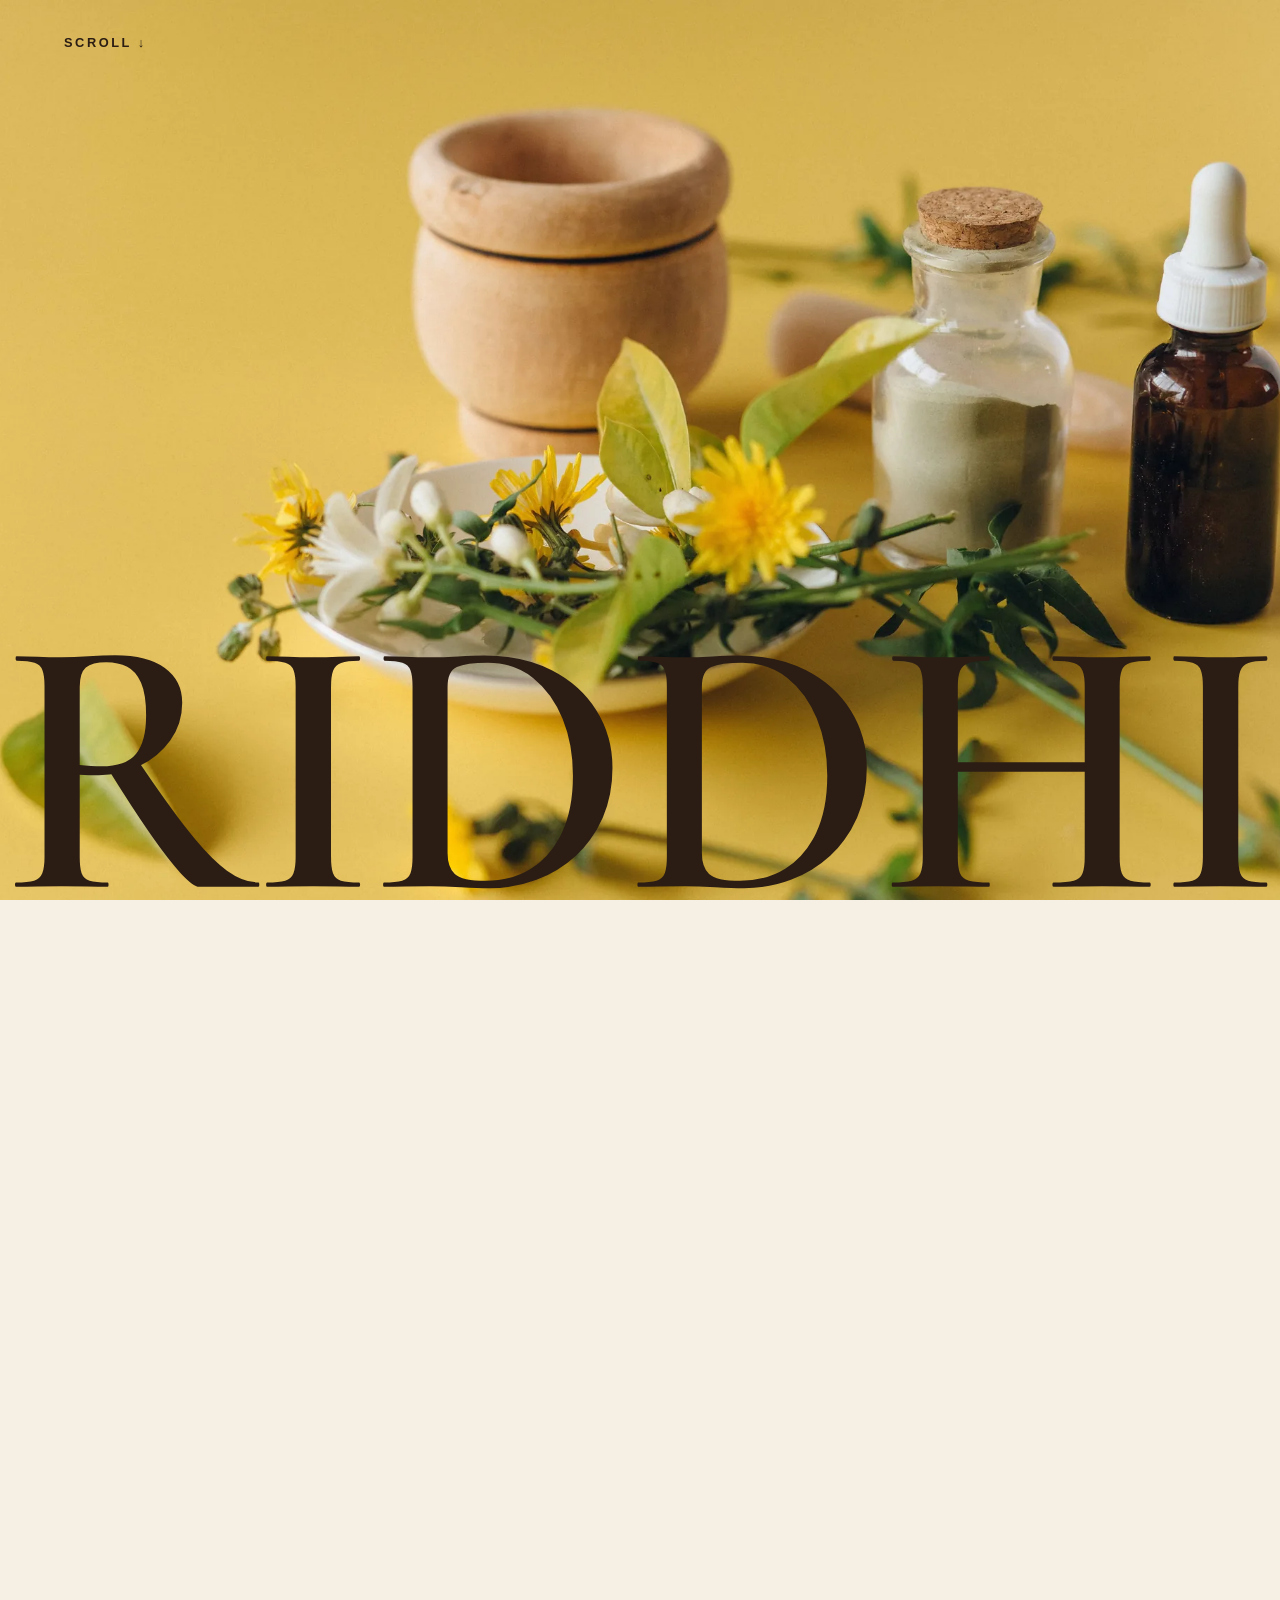
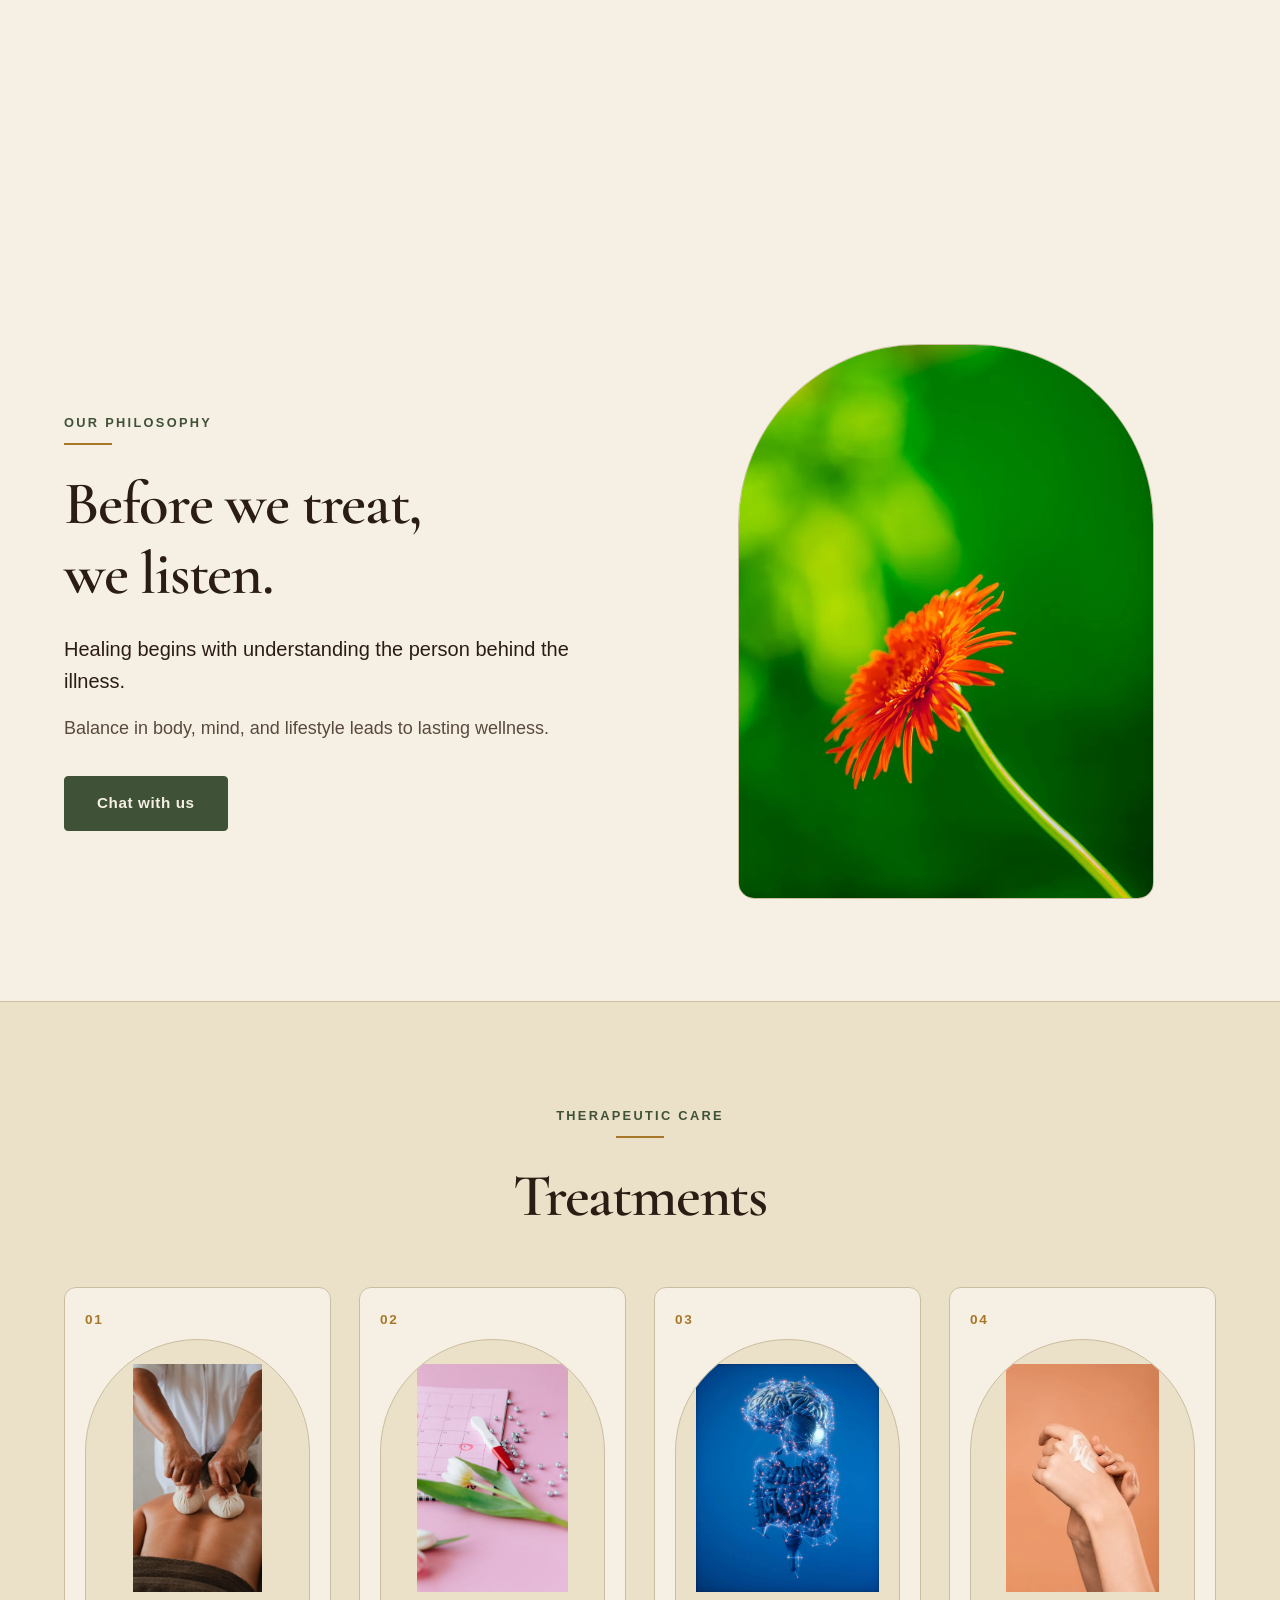
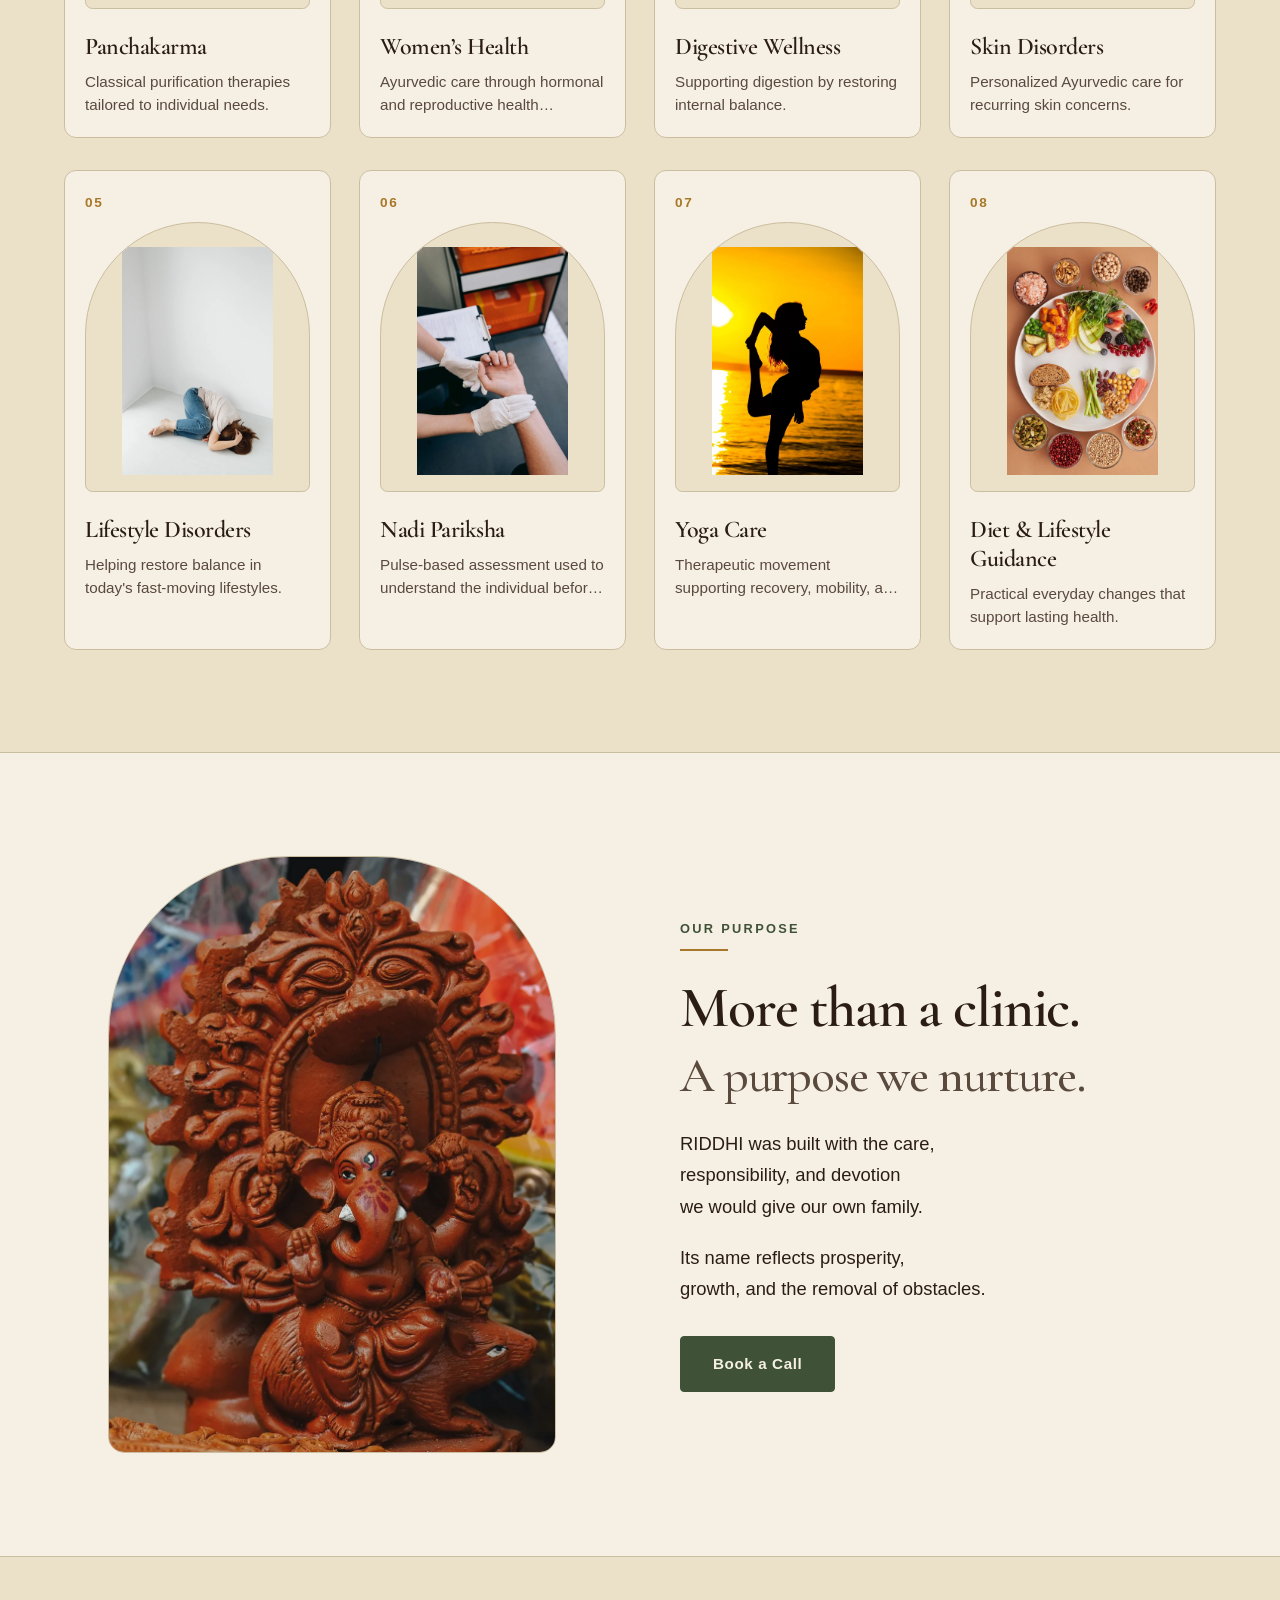
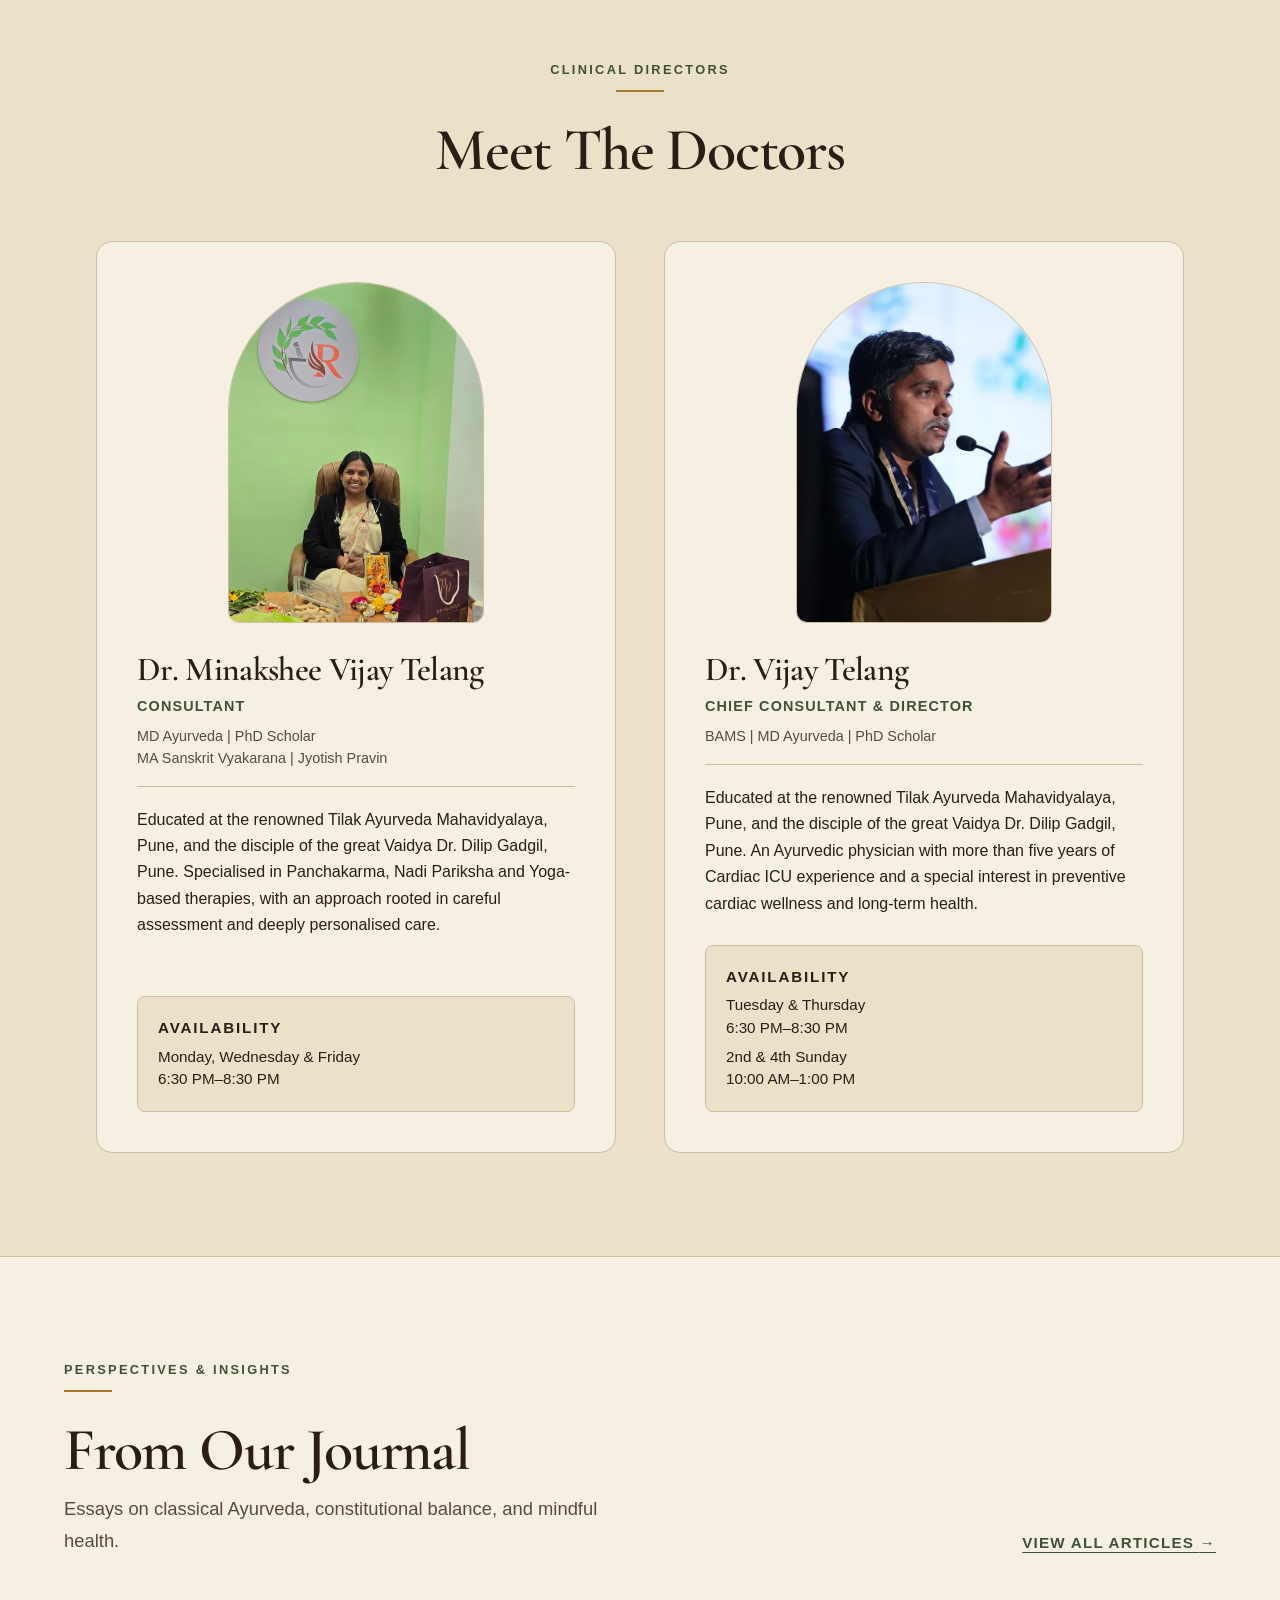
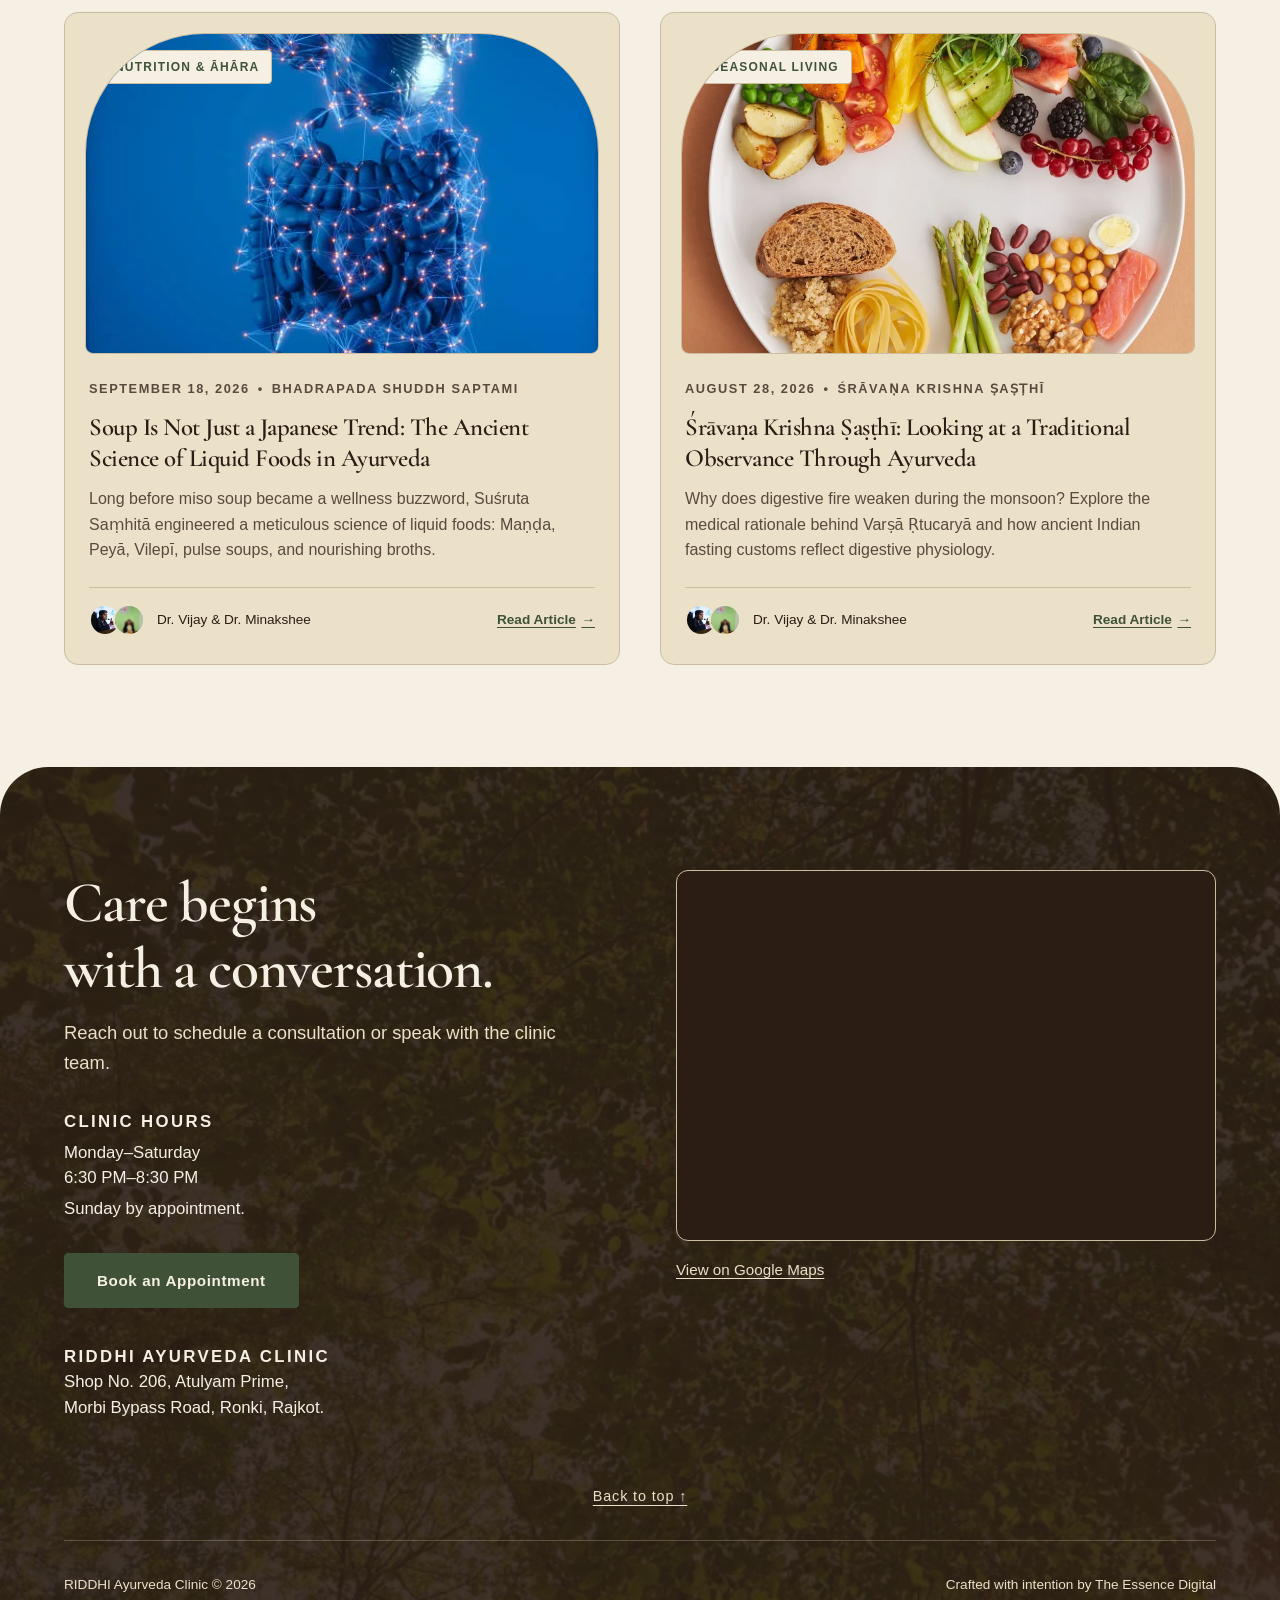
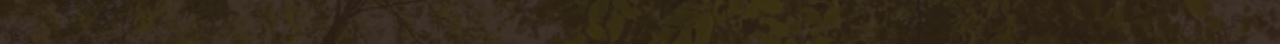
==== commit 41b2eaf3: "new transition and stuff v2.7" ====
--- a/index.html
+++ b/index.html
@@ -1,458 +1,517 @@
 <!doctype html>
 <html lang="en" class="is-loading">
-  <head>
-    <meta charset="UTF-8" />
-    <meta name="viewport" content="width=device-width, initial-scale=1" />
-    <meta name="theme-color" content="#18100d" />
-    <meta name="description" content="Riddhi Ayurveda Clinic — return to balance. Panchkarma and Yoga-Care in Rajkot, India." />
-    
-    <!-- Self-hosted Cormorant Garamond font preloads -->
-    <link rel="preload" href="./assets/fonts/cormorant-garamond-600.woff2" as="font" type="font/woff2" crossorigin />
-    <link rel="preload" href="./assets/fonts/cormorant-garamond-500.woff2" as="font" type="font/woff2" crossorigin />
-    
-    <!-- Hero image preload -->
-    <link rel="preload" as="image" href="./assets/images/hero.webp" fetchpriority="high" />
-
-    <link rel="stylesheet" href="styles.css" />
-    <noscript>
-      <style>
-        html.is-loading .site-header,
-        .site-header,
-        .hero__image,
-        .hero__title-line-inner,
-        .hero__statement,
-        .hero .primary-action,
-        .fade-in,
-        .fade-in > * {
-          opacity: 1 !important;
-          visibility: visible !important;
-          transform: none !important;
-          transition: none !important;
-        }
-      </style>
-    </noscript>
-    <title>Riddhi Ayurveda Clinic</title>
-  </head>
-  <body>
-    <!-- 1px Sentinel for Navbar solid transition -->
-    <div id="top-sentinel" class="top-sentinel" aria-hidden="true"></div>
-
-    <!-- Navigation Header -->
-    <header class="site-header">
-      <div class="brand-lockup">
-        <a class="brand-wordmark" href="#top" aria-label="RIDDHI home">RIDDHI</a>
-      </div>
-
-      <nav class="desktop-nav" aria-label="Primary navigation">
-        <a href="#treatments">Treatments</a>
-        <a href="#journey">Our Journey</a>
-        <a href="#doctors">Meet the Doctors</a>
-        <a href="#stories">Real Stories</a>
-        <a href="blogs.html">Blog</a>
-        <a href="https://wa.me/918793219610" target="_blank" rel="noopener noreferrer">Book an Appointment</a>
-      </nav>
-
-      <button class="menu-button" type="button" aria-controls="mobile-menu" aria-expanded="false" aria-label="Open navigation menu">
-        <span class="sr-only">Open menu</span>
-        <span aria-hidden="true"></span>
-        <span aria-hidden="true"></span>
-      </button>
-    </header>
-
-    <main>
-      <!-- Hero Section -->
-      <section id="top" class="hero" aria-labelledby="hero-title">
-        <div class="hero__media" aria-hidden="true">
-          <img class="hero__image" src="./assets/images/hero.webp" alt="" fetchpriority="high" width="1920" height="1280" />
-          <div class="hero__overlay"></div>
-        </div>
-        <div class="hero__content">
-          <h1 id="hero-title" class="hero__title">
-            <span class="hero__title-line"><span class="hero__title-line-inner">Return to</span></span>
-            <span class="hero__title-line"><span class="hero__title-line-inner">balance.</span></span>
-          </h1>
-          <p class="hero__statement">Panchkarma and Yoga-Care<br />in Rajkot, India.</p>
-        </div>
-      </section>
-
-      <!-- Philosophy Section -->
-      <section id="philosophy" class="philosophy-section" aria-labelledby="philosophy-title">
-        <div class="philosophy-layout fade-in">
-          <div class="philosophy-inner">
-            <span class="section-label">OUR PHILOSOPHY</span>
-            <hr class="section-rule section-rule--left" />
-            <h2 id="philosophy-title" class="philosophy-title">Before we treat,<br />we listen.</h2>
-            <div class="philosophy-body">
-              <p class="philosophy-support">Healing begins with understanding the person behind the illness.</p>
-              <p class="philosophy-closing">Balance in body, mind, and lifestyle leads to lasting wellness.</p>
-              <div class="philosophy-actions">
-                <a class="primary-action philosophy-action" href="https://wa.me/918793219610" target="_blank" rel="noopener noreferrer">Chat with us</a>
-              </div>
-            </div>
-          </div>
-
-          <div class="philosophy-media">
-            <div class="arch-frame philosophy-frame">
-              <img src="./assets/images/philosophy-leaves.webp" alt="Medicinal herbs and Ayurvedic botanical leaves" width="767" height="1200" loading="lazy" />
-            </div>
-          </div>
-        </div>
-      </section>
-
-      <!-- Treatments Section -->
-      <section id="treatments" class="care-section" aria-labelledby="care-title">
-        <div class="care-section__header fade-in">
-          <span class="section-label">THERAPEUTIC CARE</span>
-          <hr class="section-rule" />
-          <h2 id="care-title" class="care-section__title">Treatments</h2>
-        </div>
-
-        <div class="care-grid fade-in">
-          <!-- Card 01 -->
-          <article class="care-card">
-            <div class="care-card__top">
-              <span class="care-numeral">01</span>
-            </div>
-            <div class="care-card__media">
-              <img src="./assets/images/panchakarma.webp" alt="A restorative herbal compress treatment" width="675" height="1200" loading="lazy" />
-            </div>
-            <div class="care-card__body">
-              <h3>Panchakarma</h3>
-              <p>Classical purification therapies tailored to individual needs.</p>
-            </div>
-          </article>
-
-          <!-- Card 02 -->
-          <article class="care-card">
-            <div class="care-card__top">
-              <span class="care-numeral">02</span>
-            </div>
-            <div class="care-card__media">
-              <img src="./assets/images/womens-health.webp" alt="A calendar and pregnancy test arranged with a tulip" width="799" height="1200" loading="lazy" />
-            </div>
-            <div class="care-card__body">
-              <h3>Women&rsquo;s Health</h3>
-              <p>Ayurvedic care through hormonal and reproductive health concerns.</p>
-            </div>
-          </article>
-
-          <!-- Card 03 -->
-          <article class="care-card">
-            <div class="care-card__top">
-              <span class="care-numeral">03</span>
-            </div>
-            <div class="care-card__media">
-              <img src="./assets/images/digestive-wellness.webp" alt="An illustrative view of the digestive system" width="490" height="612" loading="lazy" />
-            </div>
-            <div class="care-card__body">
-              <h3>Digestive Wellness</h3>
-              <p>Supporting digestion by restoring internal balance.</p>
-            </div>
-          </article>
-
-          <!-- Card 04 -->
-          <article class="care-card">
-            <div class="care-card__top">
-              <span class="care-numeral">04</span>
-            </div>
-            <div class="care-card__media">
-              <img src="./assets/images/skin-disorders.webp" alt="Hands applying a restorative cream" width="500" height="749" loading="lazy" />
-            </div>
-            <div class="care-card__body">
-              <h3>Skin Disorders</h3>
-              <p>Personalized Ayurvedic care for recurring skin concerns.</p>
-            </div>
-          </article>
-
-          <!-- Card 05 -->
-          <article class="care-card">
-            <div class="care-card__top">
-              <span class="care-numeral">05</span>
-            </div>
-            <div class="care-card__media">
-              <img src="./assets/images/lifestyle-disorders.webp" alt="A person resting in a quiet, minimal room" width="799" height="1200" loading="lazy" />
-            </div>
-            <div class="care-card__body">
-              <h3>Lifestyle Disorders</h3>
-              <p>Helping restore balance in today's fast-moving lifestyles.</p>
-            </div>
-          </article>
-
-          <!-- Card 06 -->
-          <article class="care-card">
-            <div class="care-card__top">
-              <span class="care-numeral">06</span>
-            </div>
-            <div class="care-card__media">
-              <img src="./assets/images/nadi-pariksha.webp" alt="A practitioner checking a patient's pulse" width="799" height="1200" loading="lazy" />
-            </div>
-            <div class="care-card__body">
-              <h3>Nadi Pariksha</h3>
-              <p>Pulse-based assessment used to understand the individual before treatment.</p>
-            </div>
-          </article>
-
-          <!-- Card 07 -->
-          <article class="care-card">
-            <div class="care-card__top">
-              <span class="care-numeral">07</span>
-            </div>
-            <div class="care-card__media">
-              <img src="./assets/images/yoga-care.webp" alt="A person practising yoga at sunset" width="799" height="1200" loading="lazy" />
-            </div>
-            <div class="care-card__body">
-              <h3>Yoga Care</h3>
-              <p>Therapeutic movement supporting recovery, mobility, and balance.</p>
-            </div>
-          </article>
-
-          <!-- Card 08 -->
-          <article class="care-card">
-            <div class="care-card__top">
-              <span class="care-numeral">08</span>
-            </div>
-            <div class="care-card__media">
-              <img src="./assets/images/diet-guidance.webp" alt="A balanced meal with grains, vegetables, fruit, and spices" width="799" height="1200" loading="lazy" />
-            </div>
-            <div class="care-card__body">
-              <h3>Diet &amp; Lifestyle Guidance</h3>
-              <p>Practical everyday changes that support lasting health.</p>
-            </div>
-          </article>
-        </div>
-      </section>
-
-      <!-- Journey Section -->
-      <section id="journey" class="journey-section" aria-labelledby="journey-title">
-        <div class="journey-layout fade-in">
-          <div class="journey-media">
-            <div class="arch-frame journey-frame">
-              <img src="./assets/images/journey-ganesha.webp" alt="Ganesha sculpture in quiet devotion" width="899" height="1200" loading="lazy" />
-            </div>
-          </div>
-
-          <div class="journey-content">
-            <span class="section-label">OUR PURPOSE</span>
-            <hr class="section-rule section-rule--left" />
-            <h2 id="journey-title" class="journey-title">More than a clinic.<span>A purpose we nurture.</span></h2>
-
-            <div class="journey-story">
-              <p>RIDDHI was built with the care,<br />responsibility, and devotion<br />we would give our own family.</p>
-              <p>Its name reflects prosperity,<br />growth, and the removal of obstacles.</p>
-            </div>
-
-            <div class="journey-actions">
-              <a class="primary-action journey-action" href="https://wa.me/918793219610" target="_blank" rel="noopener noreferrer">Book a Call</a>
-            </div>
-          </div>
-        </div>
-      </section>
-
-      <!-- Doctors Section -->
-      <section id="doctors" class="doctors-section" aria-labelledby="doctors-title">
-        <div class="section-header fade-in">
-          <span class="section-label">CLINICAL DIRECTORS</span>
-          <hr class="section-rule" />
-          <h2 id="doctors-title" class="section-title">Meet The Doctors</h2>
-        </div>
-
-        <div class="doctors-spread fade-in">
-          <!-- Doctor 1: Dr. Minakshee -->
-          <article class="doctor-card" aria-labelledby="minakshee-name">
-            <div class="doctor-photo">
-              <img src="./assets/images/dr-minakshee.webp" alt="Dr. Minakshee Vijay Telang seated in her clinic" width="900" height="1200" loading="lazy" />
-            </div>
-            <div class="doctor-description">
-              <h3 id="minakshee-name" class="doctor-name">Dr. Minakshee Vijay Telang</h3>
-              <p class="doctor-role">Consultant</p>
-              <p class="doctor-credentials">MD Ayurveda | PhD Scholar<br />MA Sanskrit Vyakarana | Jyotish Pravin</p>
-              <p class="doctor-bio">Educated at the renowned Tilak Ayurveda Mahavidyalaya, Pune, and the disciple of the great Vaidya Dr. Dilip Gadgil, Pune. Specialised in Panchakarma, Nadi Pariksha and Yoga-based therapies, with an approach rooted in careful assessment and deeply personalised care.</p>
-              <div class="doctor-availability">
-                <p class="doctor-availability__label">Availability</p>
-                <p>Monday, Wednesday &amp; Friday<br />6:30 PM&ndash;8:30 PM</p>
-              </div>
-            </div>
-          </article>
-
-          <!-- Doctor 2: Dr. Vijay -->
-          <article class="doctor-card" aria-labelledby="vijay-name">
-            <div class="doctor-photo">
-              <img src="./assets/images/dr-vijay.webp" alt="Dr. Vijay Telang with a young patient" width="1200" height="799" loading="lazy" />
-            </div>
-            <div class="doctor-description">
-              <h3 id="vijay-name" class="doctor-name">Dr. Vijay Telang</h3>
-              <p class="doctor-role">Chief Consultant &amp; Director</p>
-              <p class="doctor-credentials">BAMS | MD Ayurveda | PhD Scholar</p>
-              <p class="doctor-bio">Educated at the renowned Tilak Ayurveda Mahavidyalaya, Pune, and the disciple of the great Vaidya Dr. Dilip Gadgil, Pune. An Ayurvedic physician with more than five years of Cardiac ICU experience and a special interest in preventive cardiac wellness and long-term health.</p>
-              <div class="doctor-availability">
-                <p class="doctor-availability__label">Availability</p>
-                <p>Tuesday &amp; Thursday<br />6:30 PM&ndash;8:30 PM</p>
-                <p>2nd &amp; 4th Sunday<br />10:00 AM&ndash;1:00 PM</p>
-              </div>
-            </div>
-          </article>
-        </div>
-      </section>
-
-      <!-- Stories Anchor -->
-      <section id="stories" class="stories-section" aria-label="Real Stories">
-        <h2 id="stories-title" class="sr-only">Real Stories</h2>
-      </section>
-
-      <!-- Journal Section -->
-      <section id="journal" class="journal-section" aria-labelledby="journal-title">
-        <div class="journal-header fade-in">
-          <div>
-            <span class="section-label">PERSPECTIVES &amp; INSIGHTS</span>
-            <hr class="section-rule section-rule--left" />
-            <h2 id="journal-title" class="journal-title">From Our Journal</h2>
-            <p class="journal-subtitle">Essays on classical Ayurveda, constitutional balance, and mindful health.</p>
-          </div>
-          <a class="text-action" href="blogs.html">
-            View All Articles <span aria-hidden="true">&rarr;</span>
-          </a>
-        </div>
-
-        <div class="blog-grid fade-in">
-          <!-- Article 1 -->
-          <article class="blog-card">
-            <a href="blog/science-of-liquid-foods-in-ayurveda.html" class="blog-card-media" tabindex="-1" aria-hidden="true">
-              <img src="./assets/images/digestive-wellness.webp" alt="Ayurvedic liquid food preparation and digestive wellness" width="490" height="612" loading="lazy" />
-              <span class="blog-card-category">Nutrition &amp; Āhāra</span>
-            </a>
-            <div class="blog-card-content">
-              <div class="blog-card-meta">
-                <time datetime="2026-09-18">September 18, 2026</time>
-                <span aria-hidden="true">&bull;</span>
-                <span>Bhadrapada Shuddh Saptami</span>
-              </div>
-              <h3 class="blog-card-title">
-                <a href="blog/science-of-liquid-foods-in-ayurveda.html">
-                  Soup Is Not Just a Japanese Trend: The Ancient Science of Liquid Foods in Ayurveda
-                </a>
-              </h3>
-              <p class="blog-card-excerpt">
-                Long before miso soup became a wellness buzzword, Suśruta Saṃhitā engineered a meticulous science of liquid foods: Maṇḍa, Peyā, Vilepī, pulse soups, and nourishing broths.
-              </p>
-              <div class="blog-card-footer">
-                <div class="blog-card-author">
-                  <div class="blog-author-avatar-group">
-                    <img src="./assets/images/dr-vijay.webp" alt="Dr. Vijay Telang" width="32" height="32" class="blog-author-avatar" loading="lazy" />
-                    <img src="./assets/images/dr-minakshee.webp" alt="Dr. Minakshee Vijay Telang" width="32" height="32" class="blog-author-avatar" loading="lazy" />
-                  </div>
-                  <span>Dr. Vijay &amp; Dr. Minakshee</span>
-                </div>
-                <a href="blog/science-of-liquid-foods-in-ayurveda.html" class="blog-card-cta" aria-label="Read article: Soup Is Not Just a Japanese Trend: The Ancient Science of Liquid Foods in Ayurveda">
-                  Read Article <span aria-hidden="true">&rarr;</span>
-                </a>
-              </div>
-            </div>
-          </article>
-
-          <!-- Article 2 -->
-          <article class="blog-card">
-            <a href="blog/sravana-krishna-shashthi-monsoon-ayurveda.html" class="blog-card-media" tabindex="-1" aria-hidden="true">
-              <img src="./assets/images/diet-guidance.webp" alt="Ayurvedic monsoon seasonal nutrition and diet" width="799" height="1200" loading="lazy" />
-              <span class="blog-card-category">Seasonal Living</span>
-            </a>
-            <div class="blog-card-content">
-              <div class="blog-card-meta">
-                <time datetime="2026-08-28">August 28, 2026</time>
-                <span aria-hidden="true">&bull;</span>
-                <span>Śrāvaṇa Krishna Ṣaṣṭhī</span>
-              </div>
-              <h3 class="blog-card-title">
-                <a href="blog/sravana-krishna-shashthi-monsoon-ayurveda.html">
-                  Śrāvaṇa Krishna Ṣaṣṭhī: Looking at a Traditional Observance Through Ayurveda
-                </a>
-              </h3>
-              <p class="blog-card-excerpt">
-                Why does digestive fire weaken during the monsoon? Explore the medical rationale behind Varṣā Ṛtucaryā and how ancient Indian fasting customs reflect digestive physiology.
-              </p>
-              <div class="blog-card-footer">
-                <div class="blog-card-author">
-                  <div class="blog-author-avatar-group">
-                    <img src="./assets/images/dr-vijay.webp" alt="Dr. Vijay Telang" width="32" height="32" class="blog-author-avatar" loading="lazy" />
-                    <img src="./assets/images/dr-minakshee.webp" alt="Dr. Minakshee Vijay Telang" width="32" height="32" class="blog-author-avatar" loading="lazy" />
-                  </div>
-                  <span>Dr. Vijay &amp; Dr. Minakshee</span>
-                </div>
-                <a href="blog/sravana-krishna-shashthi-monsoon-ayurveda.html" class="blog-card-cta" aria-label="Read article: Śrāvaṇa Krishna Ṣaṣṭhī: Looking at a Traditional Observance Through Ayurveda">
-                  Read Article <span aria-hidden="true">&rarr;</span>
-                </a>
-              </div>
-            </div>
-          </article>
-        </div>
-      </section>
-
-      <!-- Contact & Footer Section -->
-      <section id="contact" class="contact-section" aria-labelledby="contact-title">
-        <div class="contact-layout fade-in">
-          <div class="contact-content">
-            <h2 id="contact-title" class="contact-title">Care begins<br />with a conversation.</h2>
-            <p class="contact-support">Reach out to schedule a consultation or speak with the clinic team.</p>
-
-            <div class="contact-hours">
-              <p class="contact-details__label">Clinic Hours</p>
-              <p>Monday&ndash;Saturday<br />6:30 PM&ndash;8:30 PM</p>
-              <p>Sunday by appointment.</p>
-            </div>
-
-            <div class="contact-actions">
-              <a class="primary-action contact-primary" href="https://wa.me/918793219610" target="_blank" rel="noopener noreferrer">Book an Appointment</a>
-            </div>
-
-            <address class="contact-address">
-              <p class="contact-details__label">RIDDHI Ayurveda Clinic</p>
-              <p>Shop No. 206, Atulyam Prime,<br />Morbi Bypass Road, Ronki, Rajkot.</p>
-            </address>
-          </div>
-
-          <div class="contact-map-column">
-            <div class="contact-map">
-              <iframe
-                src="https://www.google.com/maps/embed?pb=!1m18!1m12!1m3!1d3690.084278660608!2d70.78016947415281!3d22.350446379650467!2m3!1f0!2f0!3f0!3m2!1i1024!2i768!4f13.1!3m3!1m2!1s0x3959c9337be4d191%3A0x764aa798b7d2aed9!2sRIDDHI%20AYURVEDA%20CLINIC!5e0!3m2!1sen!2sin!4v1784940006522!5m2!1sen!2sin"
-                title="RIDDHI Ayurveda Clinic location on Google Maps"
-                width="600"
-                height="400"
-                loading="lazy"
-                allowfullscreen
-                referrerpolicy="strict-origin-when-cross-origin"
-              ></iframe>
-            </div>
-            <a class="contact-map-link" href="https://www.google.com/maps/search/?api=1&amp;query=RIDDHI%20AYURVEDA%20CLINIC%2C%20Rajkot" target="_blank" rel="noopener noreferrer">View on Google Maps</a>
-          </div>
-        </div>
-
-        <a class="section-back-top" href="#top">Back to top <span aria-hidden="true">&uarr;</span></a>
-
-        <footer class="site-footer">
-          <p>RIDDHI Ayurveda Clinic &copy; 2026</p>
-          <p>Crafted with intention by The Essence Digital</p>
-        </footer>
-      </section>
-    </main>
-
-    <!-- Mobile Navigation Drawer -->
-    <nav id="mobile-menu" class="mobile-menu" aria-label="Mobile navigation" hidden>
-      <div class="mobile-menu__top">
-        <span class="brand-wordmark brand-wordmark--menu" aria-label="RIDDHI">RIDDHI</span>
-        <button class="menu-close" type="button" aria-label="Close navigation menu">
-          <span aria-hidden="true"></span>
-          <span aria-hidden="true"></span>
-        </button>
-      </div>
-      <div class="mobile-menu__links">
-        <a href="#treatments">Treatments</a>
-        <a href="#journey">Our Journey</a>
-        <a href="#doctors">Meet the Doctors</a>
-        <a href="#stories">Real Stories</a>
-        <a href="blogs.html">Blog</a>
-        <a class="mobile-menu__primary" href="https://wa.me/918793219610" target="_blank" rel="noopener noreferrer">Book an Appointment</a>
-      </div>
-    </nav>
-    
-    <script src="script.js" defer></script>
-  </body>
+
+<head>
+	<meta charset="UTF-8" />
+	<meta name="viewport" content="width=device-width, initial-scale=1" />
+	<meta name="theme-color" content="#18100d" />
+	<meta name="description"
+		content="Riddhi Ayurveda Clinic — return to balance. Panchkarma and Yoga-Care in Rajkot, India." />
+
+	<!-- Self-hosted Cormorant Garamond font preloads -->
+	<link rel="preload" href="./assets/fonts/cormorant-garamond-600.woff2" as="font" type="font/woff2" crossorigin />
+	<link rel="preload" href="./assets/fonts/cormorant-garamond-500.woff2" as="font" type="font/woff2" crossorigin />
+
+	<!-- Hero image preload -->
+	<link rel="preload" as="image" href="./assets/images/hero.webp" fetchpriority="high" />
+
+	<link rel="stylesheet" href="styles.css" />
+	<noscript>
+		<style>
+			html.is-loading .site-header,
+			.site-header,
+			.hero__image,
+			.hero__title-line-inner,
+			.hero__statement,
+			.hero .primary-action,
+			.fade-in,
+			.fade-in>* {
+				opacity: 1 !important;
+				visibility: visible !important;
+				transform: none !important;
+				transition: none !important;
+			}
+		</style>
+	</noscript>
+	<title>Riddhi Ayurveda Clinic</title>
+</head>
+
+<body>
+	<!-- 1px Sentinel for Navbar solid transition -->
+	<div id="top-sentinel" class="top-sentinel" aria-hidden="true"></div>
+
+	<!-- Navigation Header -->
+	<header class="site-header">
+		<div class="brand-lockup">
+			<a class="brand-wordmark" href="#top" aria-label="RIDDHI home">RIDDHI</a>
+		</div>
+
+		<nav class="desktop-nav" aria-label="Primary navigation">
+			<a href="#treatments">Treatments</a>
+			<a href="#journey">Our Journey</a>
+			<a href="#doctors">Meet the Doctors</a>
+			<a href="#stories">Real Stories</a>
+			<a href="blogs.html">Blog</a>
+			<a href="https://wa.me/918793219610" target="_blank" rel="noopener noreferrer">Book an Appointment</a>
+		</nav>
+
+		<button class="menu-button" type="button" aria-controls="mobile-menu" aria-expanded="false"
+			aria-label="Open navigation menu">
+			<span class="sr-only">Open menu</span>
+			<span aria-hidden="true"></span>
+			<span aria-hidden="true"></span>
+		</button>
+	</header>
+
+	<main>
+		<!-- Hero Section -->
+		<section id="top" class="hero" aria-labelledby="hero-title">
+			<div class="hero__stage">
+				<div class="hero__panel" aria-hidden="true">
+					<div class="hero__photo">
+						<img class="hero__image" src="./assets/images/hero.webp" alt="" fetchpriority="high"
+							width="1920" height="1280" />
+					</div>
+					<p class="hero__wordmark"><span class="wm"><span class="wm-c"><span>R</span></span><span
+								class="wm-c"><span>I</span></span><span class="wm-c"><span>D</span></span><span
+								class="wm-c"><span>D</span></span><span class="wm-c"><span>H</span></span><span
+								class="wm-c"><span>I</span></span></span></p>
+					<span class="hero__cue">Scroll &darr;</span>
+				</div>
+
+				<div class="hero__content">
+					<h1 id="hero-title" class="hero__title">
+						<span class="hero__title-line"><span class="hero__title-line-inner">Return to</span></span>
+						<span class="hero__title-line"><span class="hero__title-line-inner">balance.</span></span>
+					</h1>
+					<p class="hero__statement">Panchkarma and Yoga-Care<br />in Rajkot, India.</p>
+				</div>
+			</div>
+		</section>
+
+		<!-- Philosophy Section -->
+		<section id="philosophy" class="philosophy-section" aria-labelledby="philosophy-title">
+			<div class="philosophy-layout fade-in">
+				<div class="philosophy-inner">
+					<span class="section-label">OUR PHILOSOPHY</span>
+					<hr class="section-rule section-rule--left" />
+					<h2 id="philosophy-title" class="philosophy-title">Before we treat,<br />we listen.</h2>
+					<div class="philosophy-body">
+						<p class="philosophy-support">Healing begins with understanding the person behind the illness.
+						</p>
+						<p class="philosophy-closing">Balance in body, mind, and lifestyle leads to lasting wellness.
+						</p>
+						<div class="philosophy-actions">
+							<a class="primary-action philosophy-action" href="https://wa.me/918793219610"
+								target="_blank" rel="noopener noreferrer">Chat with us</a>
+						</div>
+					</div>
+				</div>
+
+				<div class="philosophy-media">
+					<div class="arch-frame philosophy-frame">
+						<img src="./assets/images/philosophy-leaves.webp"
+							alt="Medicinal herbs and Ayurvedic botanical leaves" width="767" height="1200"
+							loading="lazy" />
+					</div>
+				</div>
+			</div>
+		</section>
+
+		<!-- Treatments Section -->
+		<section id="treatments" class="care-section" aria-labelledby="care-title">
+			<div class="care-section__header fade-in">
+				<span class="section-label">THERAPEUTIC CARE</span>
+				<hr class="section-rule" />
+				<h2 id="care-title" class="care-section__title">Treatments</h2>
+			</div>
+
+			<div class="care-grid fade-in">
+				<!-- Card 01 -->
+				<article class="care-card">
+					<div class="care-card__top">
+						<span class="care-numeral">01</span>
+					</div>
+					<div class="care-card__media">
+						<img src="./assets/images/panchakarma.webp" alt="A restorative herbal compress treatment"
+							width="675" height="1200" loading="lazy" />
+					</div>
+					<div class="care-card__body">
+						<h3>Panchakarma</h3>
+						<p>Classical purification therapies tailored to individual needs.</p>
+					</div>
+				</article>
+
+				<!-- Card 02 -->
+				<article class="care-card">
+					<div class="care-card__top">
+						<span class="care-numeral">02</span>
+					</div>
+					<div class="care-card__media">
+						<img src="./assets/images/womens-health.webp"
+							alt="A calendar and pregnancy test arranged with a tulip" width="799" height="1200"
+							loading="lazy" />
+					</div>
+					<div class="care-card__body">
+						<h3>Women&rsquo;s Health</h3>
+						<p>Ayurvedic care through hormonal and reproductive health concerns.</p>
+					</div>
+				</article>
+
+				<!-- Card 03 -->
+				<article class="care-card">
+					<div class="care-card__top">
+						<span class="care-numeral">03</span>
+					</div>
+					<div class="care-card__media">
+						<img src="./assets/images/digestive-wellness.webp"
+							alt="An illustrative view of the digestive system" width="490" height="612"
+							loading="lazy" />
+					</div>
+					<div class="care-card__body">
+						<h3>Digestive Wellness</h3>
+						<p>Supporting digestion by restoring internal balance.</p>
+					</div>
+				</article>
+
+				<!-- Card 04 -->
+				<article class="care-card">
+					<div class="care-card__top">
+						<span class="care-numeral">04</span>
+					</div>
+					<div class="care-card__media">
+						<img src="./assets/images/skin-disorders.webp" alt="Hands applying a restorative cream"
+							width="500" height="749" loading="lazy" />
+					</div>
+					<div class="care-card__body">
+						<h3>Skin Disorders</h3>
+						<p>Personalized Ayurvedic care for recurring skin concerns.</p>
+					</div>
+				</article>
+
+				<!-- Card 05 -->
+				<article class="care-card">
+					<div class="care-card__top">
+						<span class="care-numeral">05</span>
+					</div>
+					<div class="care-card__media">
+						<img src="./assets/images/lifestyle-disorders.webp"
+							alt="A person resting in a quiet, minimal room" width="799" height="1200" loading="lazy" />
+					</div>
+					<div class="care-card__body">
+						<h3>Lifestyle Disorders</h3>
+						<p>Helping restore balance in today's fast-moving lifestyles.</p>
+					</div>
+				</article>
+
+				<!-- Card 06 -->
+				<article class="care-card">
+					<div class="care-card__top">
+						<span class="care-numeral">06</span>
+					</div>
+					<div class="care-card__media">
+						<img src="./assets/images/nadi-pariksha.webp" alt="A practitioner checking a patient's pulse"
+							width="799" height="1200" loading="lazy" />
+					</div>
+					<div class="care-card__body">
+						<h3>Nadi Pariksha</h3>
+						<p>Pulse-based assessment used to understand the individual before treatment.</p>
+					</div>
+				</article>
+
+				<!-- Card 07 -->
+				<article class="care-card">
+					<div class="care-card__top">
+						<span class="care-numeral">07</span>
+					</div>
+					<div class="care-card__media">
+						<img src="./assets/images/yoga-care.webp" alt="A person practising yoga at sunset" width="799"
+							height="1200" loading="lazy" />
+					</div>
+					<div class="care-card__body">
+						<h3>Yoga Care</h3>
+						<p>Therapeutic movement supporting recovery, mobility, and balance.</p>
+					</div>
+				</article>
+
+				<!-- Card 08 -->
+				<article class="care-card">
+					<div class="care-card__top">
+						<span class="care-numeral">08</span>
+					</div>
+					<div class="care-card__media">
+						<img src="./assets/images/diet-guidance.webp"
+							alt="A balanced meal with grains, vegetables, fruit, and spices" width="799" height="1200"
+							loading="lazy" />
+					</div>
+					<div class="care-card__body">
+						<h3>Diet &amp; Lifestyle Guidance</h3>
+						<p>Practical everyday changes that support lasting health.</p>
+					</div>
+				</article>
+			</div>
+		</section>
+
+		<!-- Journey Section -->
+		<section id="journey" class="journey-section" aria-labelledby="journey-title">
+			<div class="journey-layout fade-in">
+				<div class="journey-media">
+					<div class="arch-frame journey-frame">
+						<img src="./assets/images/journey-ganesha.webp" alt="Ganesha sculpture in quiet devotion"
+							width="899" height="1200" loading="lazy" />
+					</div>
+				</div>
+
+				<div class="journey-content">
+					<span class="section-label">OUR PURPOSE</span>
+					<hr class="section-rule section-rule--left" />
+					<h2 id="journey-title" class="journey-title">More than a clinic.<span>A purpose we nurture.</span>
+					</h2>
+
+					<div class="journey-story">
+						<p>RIDDHI was built with the care,<br />responsibility, and devotion<br />we would give our own
+							family.</p>
+						<p>Its name reflects prosperity,<br />growth, and the removal of obstacles.</p>
+					</div>
+
+					<div class="journey-actions">
+						<a class="primary-action journey-action" href="https://wa.me/918793219610" target="_blank"
+							rel="noopener noreferrer">Book a Call</a>
+					</div>
+				</div>
+			</div>
+		</section>
+
+		<!-- Doctors Section -->
+		<section id="doctors" class="doctors-section" aria-labelledby="doctors-title">
+			<div class="section-header fade-in">
+				<span class="section-label">CLINICAL DIRECTORS</span>
+				<hr class="section-rule" />
+				<h2 id="doctors-title" class="section-title">Meet The Doctors</h2>
+			</div>
+
+			<div class="doctors-spread fade-in">
+				<!-- Doctor 1: Dr. Minakshee -->
+				<article class="doctor-card" aria-labelledby="minakshee-name">
+					<div class="doctor-photo">
+						<img src="./assets/images/dr-minakshee.webp"
+							alt="Dr. Minakshee Vijay Telang seated in her clinic" width="900" height="1200"
+							loading="lazy" />
+					</div>
+					<div class="doctor-description">
+						<h3 id="minakshee-name" class="doctor-name">Dr. Minakshee Vijay Telang</h3>
+						<p class="doctor-role">Consultant</p>
+						<p class="doctor-credentials">MD Ayurveda | PhD Scholar<br />MA Sanskrit Vyakarana | Jyotish
+							Pravin</p>
+						<p class="doctor-bio">Educated at the renowned Tilak Ayurveda Mahavidyalaya, Pune, and the
+							disciple of the great Vaidya Dr. Dilip Gadgil, Pune. Specialised in Panchakarma, Nadi
+							Pariksha and Yoga-based therapies, with an approach rooted in careful assessment and deeply
+							personalised care.</p>
+						<div class="doctor-availability">
+							<p class="doctor-availability__label">Availability</p>
+							<p>Monday, Wednesday &amp; Friday<br />6:30 PM&ndash;8:30 PM</p>
+						</div>
+					</div>
+				</article>
+
+				<!-- Doctor 2: Dr. Vijay -->
+				<article class="doctor-card" aria-labelledby="vijay-name">
+					<div class="doctor-photo">
+						<img src="./assets/images/dr-vijay.webp" alt="Dr. Vijay Telang with a young patient"
+							width="1200" height="799" loading="lazy" />
+					</div>
+					<div class="doctor-description">
+						<h3 id="vijay-name" class="doctor-name">Dr. Vijay Telang</h3>
+						<p class="doctor-role">Chief Consultant &amp; Director</p>
+						<p class="doctor-credentials">BAMS | MD Ayurveda | PhD Scholar</p>
+						<p class="doctor-bio">Educated at the renowned Tilak Ayurveda Mahavidyalaya, Pune, and the
+							disciple of the great Vaidya Dr. Dilip Gadgil, Pune. An Ayurvedic physician with more than
+							five years of Cardiac ICU experience and a special interest in preventive cardiac wellness
+							and long-term health.</p>
+						<div class="doctor-availability">
+							<p class="doctor-availability__label">Availability</p>
+							<p>Tuesday &amp; Thursday<br />6:30 PM&ndash;8:30 PM</p>
+							<p>2nd &amp; 4th Sunday<br />10:00 AM&ndash;1:00 PM</p>
+						</div>
+					</div>
+				</article>
+			</div>
+		</section>
+
+		<!-- Stories Anchor -->
+		<section id="stories" class="stories-section" aria-label="Real Stories">
+			<h2 id="stories-title" class="sr-only">Real Stories</h2>
+		</section>
+
+		<!-- Journal Section -->
+		<section id="journal" class="journal-section" aria-labelledby="journal-title">
+			<div class="journal-header fade-in">
+				<div>
+					<span class="section-label">PERSPECTIVES &amp; INSIGHTS</span>
+					<hr class="section-rule section-rule--left" />
+					<h2 id="journal-title" class="journal-title">From Our Journal</h2>
+					<p class="journal-subtitle">Essays on classical Ayurveda, constitutional balance, and mindful
+						health.</p>
+				</div>
+				<a class="text-action" href="blogs.html">
+					View All Articles <span aria-hidden="true">&rarr;</span>
+				</a>
+			</div>
+
+			<div class="blog-grid fade-in">
+				<!-- Article 1 -->
+				<article class="blog-card">
+					<a href="blog/science-of-liquid-foods-in-ayurveda.html" class="blog-card-media" tabindex="-1"
+						aria-hidden="true">
+						<img src="./assets/images/digestive-wellness.webp"
+							alt="Ayurvedic liquid food preparation and digestive wellness" width="490" height="612"
+							loading="lazy" />
+						<span class="blog-card-category">Nutrition &amp; Āhāra</span>
+					</a>
+					<div class="blog-card-content">
+						<div class="blog-card-meta">
+							<time datetime="2026-09-18">September 18, 2026</time>
+							<span aria-hidden="true">&bull;</span>
+							<span>Bhadrapada Shuddh Saptami</span>
+						</div>
+						<h3 class="blog-card-title">
+							<a href="blog/science-of-liquid-foods-in-ayurveda.html">
+								Soup Is Not Just a Japanese Trend: The Ancient Science of Liquid Foods in Ayurveda
+							</a>
+						</h3>
+						<p class="blog-card-excerpt">
+							Long before miso soup became a wellness buzzword, Suśruta Saṃhitā engineered a meticulous
+							science of liquid foods: Maṇḍa, Peyā, Vilepī, pulse soups, and nourishing broths.
+						</p>
+						<div class="blog-card-footer">
+							<div class="blog-card-author">
+								<div class="blog-author-avatar-group">
+									<img src="./assets/images/dr-vijay.webp" alt="Dr. Vijay Telang" width="32"
+										height="32" class="blog-author-avatar" loading="lazy" />
+									<img src="./assets/images/dr-minakshee.webp" alt="Dr. Minakshee Vijay Telang"
+										width="32" height="32" class="blog-author-avatar" loading="lazy" />
+								</div>
+								<span>Dr. Vijay &amp; Dr. Minakshee</span>
+							</div>
+							<a href="blog/science-of-liquid-foods-in-ayurveda.html" class="blog-card-cta"
+								aria-label="Read article: Soup Is Not Just a Japanese Trend: The Ancient Science of Liquid Foods in Ayurveda">
+								Read Article <span aria-hidden="true">&rarr;</span>
+							</a>
+						</div>
+					</div>
+				</article>
+
+				<!-- Article 2 -->
+				<article class="blog-card">
+					<a href="blog/sravana-krishna-shashthi-monsoon-ayurveda.html" class="blog-card-media" tabindex="-1"
+						aria-hidden="true">
+						<img src="./assets/images/diet-guidance.webp"
+							alt="Ayurvedic monsoon seasonal nutrition and diet" width="799" height="1200"
+							loading="lazy" />
+						<span class="blog-card-category">Seasonal Living</span>
+					</a>
+					<div class="blog-card-content">
+						<div class="blog-card-meta">
+							<time datetime="2026-08-28">August 28, 2026</time>
+							<span aria-hidden="true">&bull;</span>
+							<span>Śrāvaṇa Krishna Ṣaṣṭhī</span>
+						</div>
+						<h3 class="blog-card-title">
+							<a href="blog/sravana-krishna-shashthi-monsoon-ayurveda.html">
+								Śrāvaṇa Krishna Ṣaṣṭhī: Looking at a Traditional Observance Through Ayurveda
+							</a>
+						</h3>
+						<p class="blog-card-excerpt">
+							Why does digestive fire weaken during the monsoon? Explore the medical rationale behind
+							Varṣā Ṛtucaryā and how ancient Indian fasting customs reflect digestive physiology.
+						</p>
+						<div class="blog-card-footer">
+							<div class="blog-card-author">
+								<div class="blog-author-avatar-group">
+									<img src="./assets/images/dr-vijay.webp" alt="Dr. Vijay Telang" width="32"
+										height="32" class="blog-author-avatar" loading="lazy" />
+									<img src="./assets/images/dr-minakshee.webp" alt="Dr. Minakshee Vijay Telang"
+										width="32" height="32" class="blog-author-avatar" loading="lazy" />
+								</div>
+								<span>Dr. Vijay &amp; Dr. Minakshee</span>
+							</div>
+							<a href="blog/sravana-krishna-shashthi-monsoon-ayurveda.html" class="blog-card-cta"
+								aria-label="Read article: Śrāvaṇa Krishna Ṣaṣṭhī: Looking at a Traditional Observance Through Ayurveda">
+								Read Article <span aria-hidden="true">&rarr;</span>
+							</a>
+						</div>
+					</div>
+				</article>
+			</div>
+		</section>
+
+		<!-- Contact & Footer Section -->
+		<section id="contact" class="contact-section" aria-labelledby="contact-title">
+			<div class="contact-layout fade-in">
+				<div class="contact-content">
+					<h2 id="contact-title" class="contact-title">Care begins<br />with a conversation.</h2>
+					<p class="contact-support">Reach out to schedule a consultation or speak with the clinic team.</p>
+
+					<div class="contact-hours">
+						<p class="contact-details__label">Clinic Hours</p>
+						<p>Monday&ndash;Saturday<br />6:30 PM&ndash;8:30 PM</p>
+						<p>Sunday by appointment.</p>
+					</div>
+
+					<div class="contact-actions">
+						<a class="primary-action contact-primary" href="https://wa.me/918793219610" target="_blank"
+							rel="noopener noreferrer">Book an Appointment</a>
+					</div>
+
+					<address class="contact-address">
+						<p class="contact-details__label">RIDDHI Ayurveda Clinic</p>
+						<p>Shop No. 206, Atulyam Prime,<br />Morbi Bypass Road, Ronki, Rajkot.</p>
+					</address>
+				</div>
+
+				<div class="contact-map-column">
+					<div class="contact-map">
+						<iframe
+							src="https://www.google.com/maps/embed?pb=!1m18!1m12!1m3!1d3690.084278660608!2d70.78016947415281!3d22.350446379650467!2m3!1f0!2f0!3f0!3m2!1i1024!2i768!4f13.1!3m3!1m2!1s0x3959c9337be4d191%3A0x764aa798b7d2aed9!2sRIDDHI%20AYURVEDA%20CLINIC!5e0!3m2!1sen!2sin!4v1784940006522!5m2!1sen!2sin"
+							title="RIDDHI Ayurveda Clinic location on Google Maps" width="600" height="400"
+							loading="lazy" allowfullscreen referrerpolicy="strict-origin-when-cross-origin"></iframe>
+					</div>
+					<a class="contact-map-link"
+						href="https://www.google.com/maps/search/?api=1&amp;query=RIDDHI%20AYURVEDA%20CLINIC%2C%20Rajkot"
+						target="_blank" rel="noopener noreferrer">View on Google Maps</a>
+				</div>
+			</div>
+
+			<a class="section-back-top" href="#top">Back to top <span aria-hidden="true">&uarr;</span></a>
+
+			<footer class="site-footer">
+				<p>RIDDHI Ayurveda Clinic &copy; 2026</p>
+				<p>Crafted with intention by The Essence Digital</p>
+			</footer>
+		</section>
+	</main>
+
+	<!-- Mobile Navigation Drawer -->
+	<nav id="mobile-menu" class="mobile-menu" aria-label="Mobile navigation" hidden>
+		<div class="mobile-menu__top">
+			<span class="brand-wordmark brand-wordmark--menu" aria-label="RIDDHI">RIDDHI</span>
+			<button class="menu-close" type="button" aria-label="Close navigation menu">
+				<span aria-hidden="true"></span>
+				<span aria-hidden="true"></span>
+			</button>
+		</div>
+		<div class="mobile-menu__links">
+			<a href="#treatments">Treatments</a>
+			<a href="#journey">Our Journey</a>
+			<a href="#doctors">Meet the Doctors</a>
+			<a href="#stories">Real Stories</a>
+			<a href="blogs.html">Blog</a>
+			<a class="mobile-menu__primary" href="https://wa.me/918793219610" target="_blank"
+				rel="noopener noreferrer">Book an Appointment</a>
+		</div>
+	</nav>
+
+	<script src="script.js" defer></script>
+</body>
+
 </html>
--- a/styles.css
+++ b/styles.css
@@ -18,7 +18,7 @@
   --line: #cbbd9f;
 
   --serif: "Cormorant Garamond", Georgia, serif;
-  --sans: system-ui, -apple-system, BlinkMacSystemFont, "Segoe UI", Roboto, sans-serif;
+  --sans: "Segoe UI", "Helvetica Neue", Roboto, Arial, sans-serif;
 
   --header-height: 5.25rem;
   --page-padding: clamp(1.25rem, 5vw, 5.5rem);
@@ -250,58 +250,58 @@
   visibility: hidden;
 }
 
-.fade-in {
+html.js-ready .fade-in {
   opacity: 0;
   transform: translateY(24px);
   will-change: transform, opacity;
   transition: opacity 800ms ease-out, transform 800ms cubic-bezier(0.22, 1, 0.36, 1);
 }
 
-.fade-in.is-visible {
+html.js-ready .fade-in.is-visible {
   opacity: 1;
   transform: translateY(0);
 }
 
 /* Stagger direct children for multi-child containers */
-.care-grid.fade-in > *,
-.blog-grid.fade-in > *,
-.doctors-spread.fade-in > * {
+html.js-ready .care-grid.fade-in > *,
+html.js-ready .blog-grid.fade-in > *,
+html.js-ready .doctors-spread.fade-in > * {
   opacity: 0;
   transform: translateY(24px);
   will-change: transform, opacity;
   transition: opacity 800ms ease-out, transform 800ms cubic-bezier(0.22, 1, 0.36, 1);
 }
 
-.care-grid.fade-in.is-visible > *,
-.blog-grid.fade-in.is-visible > *,
-.doctors-spread.fade-in.is-visible > * {
+html.js-ready .care-grid.fade-in.is-visible > *,
+html.js-ready .blog-grid.fade-in.is-visible > *,
+html.js-ready .doctors-spread.fade-in.is-visible > * {
   opacity: 1;
   transform: translateY(0);
 }
 
-.care-grid.fade-in.is-visible > *:nth-child(1),
-.blog-grid.fade-in.is-visible > *:nth-child(1),
-.doctors-spread.fade-in.is-visible > *:nth-child(1) { transition-delay: 0ms; }
-
-.care-grid.fade-in.is-visible > *:nth-child(2),
-.blog-grid.fade-in.is-visible > *:nth-child(2),
-.doctors-spread.fade-in.is-visible > *:nth-child(2) { transition-delay: 90ms; }
-
-.care-grid.fade-in.is-visible > *:nth-child(3),
-.blog-grid.fade-in.is-visible > *:nth-child(3),
-.doctors-spread.fade-in.is-visible > *:nth-child(3) { transition-delay: 180ms; }
-
-.care-grid.fade-in.is-visible > *:nth-child(4),
-.blog-grid.fade-in.is-visible > *:nth-child(4),
-.doctors-spread.fade-in.is-visible > *:nth-child(4) { transition-delay: 270ms; }
-
-.care-grid.fade-in.is-visible > *:nth-child(5),
-.blog-grid.fade-in.is-visible > *:nth-child(5),
-.doctors-spread.fade-in.is-visible > *:nth-child(5) { transition-delay: 360ms; }
-
-.care-grid.fade-in.is-visible > *:nth-child(6),
-.blog-grid.fade-in.is-visible > *:nth-child(6),
-.doctors-spread.fade-in.is-visible > *:nth-child(6) { transition-delay: 450ms; }
+html.js-ready .care-grid.fade-in.is-visible > *:nth-child(1),
+html.js-ready .blog-grid.fade-in.is-visible > *:nth-child(1),
+html.js-ready .doctors-spread.fade-in.is-visible > *:nth-child(1) { transition-delay: 0ms; }
+
+html.js-ready .care-grid.fade-in.is-visible > *:nth-child(2),
+html.js-ready .blog-grid.fade-in.is-visible > *:nth-child(2),
+html.js-ready .doctors-spread.fade-in.is-visible > *:nth-child(2) { transition-delay: 90ms; }
+
+html.js-ready .care-grid.fade-in.is-visible > *:nth-child(3),
+html.js-ready .blog-grid.fade-in.is-visible > *:nth-child(3),
+html.js-ready .doctors-spread.fade-in.is-visible > *:nth-child(3) { transition-delay: 180ms; }
+
+html.js-ready .care-grid.fade-in.is-visible > *:nth-child(4),
+html.js-ready .blog-grid.fade-in.is-visible > *:nth-child(4),
+html.js-ready .doctors-spread.fade-in.is-visible > *:nth-child(4) { transition-delay: 270ms; }
+
+html.js-ready .care-grid.fade-in.is-visible > *:nth-child(5),
+html.js-ready .blog-grid.fade-in.is-visible > *:nth-child(5),
+html.js-ready .doctors-spread.fade-in.is-visible > *:nth-child(5) { transition-delay: 360ms; }
+
+html.js-ready .care-grid.fade-in.is-visible > *:nth-child(6),
+html.js-ready .blog-grid.fade-in.is-visible > *:nth-child(6),
+html.js-ready .doctors-spread.fade-in.is-visible > *:nth-child(6) { transition-delay: 450ms; }
 
 @media (prefers-reduced-motion: reduce) {
   html {
@@ -342,10 +342,10 @@
   opacity: 0;
   visibility: hidden;
   will-change: opacity;
-  transition: opacity 700ms ease-out 1400ms, visibility 700ms ease-out 1400ms;
-}
-
-html.is-ready .site-header {
+  transition: opacity 500ms ease-out, visibility 500ms ease-out;
+}
+
+html.is-ready.hero-settled .site-header {
   opacity: 1;
   visibility: visible;
 }
@@ -367,6 +367,26 @@
   opacity: 1;
 }
 
+/* On the home page the header stays transparent while the hero is pinned,
+   and the small logo appears only once the hero has scrolled away
+   (the big wordmark is the logo until then). */
+body:has(.hero) .site-header.nav--solid::before {
+  opacity: 0;
+}
+
+html.hero-past body:has(.hero) .site-header.nav--solid::before {
+  opacity: 1;
+}
+
+body:has(.hero) .brand-lockup {
+  opacity: 0;
+  transition: opacity 0.4s ease-out;
+}
+
+html.hero-past body:has(.hero) .brand-lockup {
+  opacity: 1;
+}
+
 /* Standalone pages without hero reveal immediately without delay */
 body:not(:has(.hero)),
 html:not(:has(.hero)) {
@@ -575,29 +595,52 @@
 }
 
 /* --------------------------------------------------------------------------
-   9. HERO SECTION (#top)
-   Background photo ONLY in hero. Warm bark overlay at 35% opacity.
-   Smooth 120px fade into --ivory at bottom.
-   Calm solid-color text panel in --ivory for pristine readability.
+   9. HERO: SCROLL-DRIVEN OPENING
+   State 1: a full-screen photo panel with a huge RIDDHI wordmark.
+   State 2 (on scroll only): the panel shrinks to a card, the wordmark
+   scales down inside it, and the headline appears beside it.
+   script.js sets --p (0 to 1) on .hero__stage from the scroll position.
+   Without JavaScript, --p stays 1 and the page shows state 2.
    -------------------------------------------------------------------------- */
 .hero {
   position: relative;
-  min-height: 88vh;
-  display: flex;
-  align-items: center;
-  padding: calc(var(--header-height) + 1.5rem) var(--page-padding) var(--section-padding);
-  background-color: #18100d;
+  height: 100vh;
+  height: 100svh;
+  background-color: var(--ivory);
+}
+
+/* scroll runway: the stage stays pinned while --p goes 0 to 1 */
+html.js-ready:not(.hero-static) .hero {
+  height: calc(100vh + 110vh);
+  height: calc(100svh + 110vh);
+}
+
+.hero__stage {
+  --p: 1;
+  --c1: clamp(0, calc((var(--p) - 0.55) * 2.2), 1);
+  --c2: clamp(0, calc((var(--p) - 0.64) * 2.2), 1);
+  --c3: clamp(0, calc((var(--p) - 0.74) * 2.6), 1);
+  position: sticky;
+  top: 0;
+  height: 100vh;
+  height: 100svh;
   overflow: hidden;
-}
-
-.hero__media {
+  background-color: var(--ivory);
+}
+
+/* the photo card: full screen at p=0, left half (top card on mobile) at p=1 */
+.hero__panel {
   position: absolute;
   inset: 0;
-  width: 100%;
-  height: 100%;
-  overflow: hidden;
-  pointer-events: none;
-  z-index: 1;
+  z-index: 2;
+  background-color: #18100d;
+  clip-path: inset(0 calc(var(--p) * 50%) 0 0 round 0 0 calc(var(--p) * 28px) 0);
+}
+
+.hero__photo {
+  position: absolute;
+  inset: 0;
+  transform: translateX(calc(var(--p) * var(--ix, 0px)));
 }
 
 .hero__image {
@@ -609,21 +652,7 @@
   object-position: center;
   opacity: 0;
   transform: scale(1.06);
-  will-change: transform, opacity;
   transition: opacity 1800ms ease-out, transform 1800ms cubic-bezier(0.22, 1, 0.36, 1);
-}
-
-.hero__overlay {
-  position: absolute;
-  inset: 0;
-  background: linear-gradient(
-    180deg,
-    rgba(43, 29, 20, 0.35) 0%,
-    rgba(43, 29, 20, 0.35) calc(100% - 120px),
-    var(--ivory) 100%
-  );
-  pointer-events: none;
-  z-index: 2;
 }
 
 html.is-ready .hero__image {
@@ -631,20 +660,83 @@
   transform: scale(1);
 }
 
+/* huge wordmark: sized by script.js to span the screen, then scaled down */
+.hero__wordmark {
+  position: absolute;
+  left: 50%;
+  top: 50%;
+  margin: 0;
+  white-space: nowrap;
+  font-family: var(--serif);
+  font-weight: 600;
+  font-size: var(--F, 22vw);
+  line-height: 1;
+  letter-spacing: -0.01em;
+  color: var(--bark);
+  transform:
+    translate(-50%, -50%)
+    translate(calc(var(--p) * var(--dx, 0px)), calc(var(--oy, 30vh) + var(--p) * var(--dy, -30vh)))
+    scale(calc(1 - var(--p) * var(--ks, 0.85)));
+  will-change: transform;
+}
+
+.wm {
+  display: inline-block;
+}
+
+.wm-c {
+  display: inline-block;
+  clip-path: inset(0 -0.15em);
+}
+
+.wm-c > span {
+  display: inline-block;
+  transform: translateY(105%);
+  transition: transform 1100ms cubic-bezier(0.22, 1, 0.36, 1);
+}
+
+html.is-ready .wm-c > span {
+  transform: translateY(0);
+}
+
+html.is-ready .wm-c:nth-child(1) > span { transition-delay: 200ms; }
+html.is-ready .wm-c:nth-child(2) > span { transition-delay: 290ms; }
+html.is-ready .wm-c:nth-child(3) > span { transition-delay: 380ms; }
+html.is-ready .wm-c:nth-child(4) > span { transition-delay: 470ms; }
+html.is-ready .wm-c:nth-child(5) > span { transition-delay: 560ms; }
+html.is-ready .wm-c:nth-child(6) > span { transition-delay: 650ms; }
+
+/* "Scroll" hint: fades out as soon as the user starts scrolling */
+.hero__cue {
+  position: absolute;
+  top: 2rem;
+  left: var(--page-padding);
+  font-family: var(--sans);
+  font-size: 0.8rem;
+  font-weight: 600;
+  letter-spacing: 0.2em;
+  text-transform: uppercase;
+  color: var(--bark);
+  opacity: calc(1 - var(--p) * 6);
+}
+
+html:not(.is-ready) .hero__cue {
+  visibility: hidden;
+}
+
+/* headline beside the card (below it on mobile) */
 .hero__content {
-  position: relative;
-  z-index: 3;
-  max-width: 38rem;
-  background-color: transparent;
-  padding: clamp(2rem, 5vw, 3.5rem);
-  border: none;
-  border-radius: 8px;
-  margin-top: 2rem;
+  position: absolute;
+  z-index: 1;
+  left: 50%;
+  right: 0;
+  bottom: 0;
+  padding: 0 var(--page-padding) calc(clamp(2.5rem, 7vh, 5rem) + 3rem) clamp(2rem, 4vw, 4rem);
 }
 
 .hero h1,
 .hero__title {
-  font-size: clamp(3rem, 7.5vw, 5.25rem);
+  font-size: clamp(2.6rem, 5vw, 4.75rem);
   line-height: 1.05;
   letter-spacing: -0.03em;
   color: var(--bark);
@@ -654,64 +746,51 @@
 .hero__title-line {
   display: block;
   overflow: hidden;
+  padding-bottom: 0.08em;
+  margin-bottom: -0.08em;
 }
 
 .hero__title-line-inner {
   display: block;
-  transform: translateY(100%);
-  will-change: transform;
-  transition: transform 900ms cubic-bezier(0.22, 1, 0.36, 1);
-}
-
-html.is-ready .hero__title-line:nth-child(1) .hero__title-line-inner {
-  transform: translateY(0);
-  transition-delay: 300ms;
-}
-
-html.is-ready .hero__title-line:nth-child(2) .hero__title-line-inner {
-  transform: translateY(0);
-  transition-delay: 420ms;
+}
+
+.hero__title-line:nth-child(1) .hero__title-line-inner {
+  transform: translateY(calc((1 - var(--c1)) * 105%));
+}
+
+.hero__title-line:nth-child(2) .hero__title-line-inner {
+  transform: translateY(calc((1 - var(--c2)) * 105%));
 }
 
 .hero__statement {
-  font-size: clamp(1.15rem, 2.5vw, 1.4rem);
+  max-width: 26rem;
+  margin: 0;
+  font-size: clamp(1.15rem, 1.8vw, 1.4rem);
   line-height: 1.5;
-  color: var(--bark-soft);
-  margin-bottom: 0;
-  opacity: 0;
-  transform: translateY(16px);
-  will-change: transform, opacity;
-  transition: opacity 800ms ease-out, transform 800ms cubic-bezier(0.22, 1, 0.36, 1);
-}
-
-.hero .primary-action,
-.hero__action {
-  opacity: 0;
-  transform: translateY(16px);
-  will-change: transform, opacity;
-  transition: opacity 800ms ease-out, transform 800ms cubic-bezier(0.22, 1, 0.36, 1);
-}
-
-html.is-ready .hero__statement {
-  opacity: 1;
-  transform: translateY(0);
-  transition-delay: 800ms;
-}
-
-html.is-ready .hero .primary-action,
-html.is-ready .hero__action {
-  opacity: 1;
-  transform: translateY(0);
-  transition-delay: 900ms;
-}
-
-/* Remove will-change after intro sequence */
-html.intro-completed .hero__image,
-html.intro-completed .hero__title-line-inner,
-html.intro-completed .hero__statement,
-html.intro-completed .hero .primary-action,
-html.intro-completed .site-header {
-  will-change: auto;
+  font-weight: 500;
+  color: var(--bark);
+  opacity: var(--c3);
+  transform: translateY(calc((1 - var(--c3)) * 16px));
+}
+
+@media (max-width: 52rem) {
+  .hero__panel {
+    clip-path: inset(0 0 calc(var(--p) * 52%) 0 round 0 0 calc(var(--p) * 28px) calc(var(--p) * 28px));
+  }
+
+  .hero__content {
+    left: 0;
+    top: 50%;
+    padding: 0 var(--page-padding) 5rem;
+    display: flex;
+    flex-direction: column;
+    justify-content: center;
+  }
+
+  .hero h1,
+  .hero__title {
+    font-size: clamp(2.4rem, 10vw, 3.4rem);
+  }
 }
 
 /* --------------------------------------------------------------------------
@@ -1329,15 +1408,11 @@
 .contact-section {
   position: relative;
   background:
-    linear-gradient(
-      180deg,
-      var(--ivory) 0%,
-      rgba(43, 29, 20, 0.88) 120px,
-      var(--bark) 100%
-    ),
+    linear-gradient(rgba(43, 29, 20, 0.9), rgba(43, 29, 20, 0.9)),
     url("./assets/images/contact-canopy.webp") center / cover no-repeat;
+  background-color: var(--bark);
   color: var(--ivory);
-  padding: calc(var(--section-padding) + 60px) var(--page-padding) 3rem;
+  padding: var(--section-padding) var(--page-padding) 3rem;
 }
 
 .contact-layout {
@@ -1830,3 +1905,26 @@
   }
 }
 
+
+/* ==========================================================================
+   CURVED SECTION EDGES (replace the old gradient fades)
+   Each section slides over the one above it with a rounded top.
+   ========================================================================== */
+.philosophy-section {
+  position: relative;
+  z-index: 2;
+  margin-top: -3rem;
+  border-radius: 48px 48px 0 0;
+}
+
+.journal-section {
+  padding-bottom: calc(var(--section-padding) + 3rem);
+  border-bottom: 0;
+}
+
+.contact-section {
+  position: relative;
+  z-index: 2;
+  margin-top: -3rem;
+  border-radius: 48px 48px 0 0;
+}
